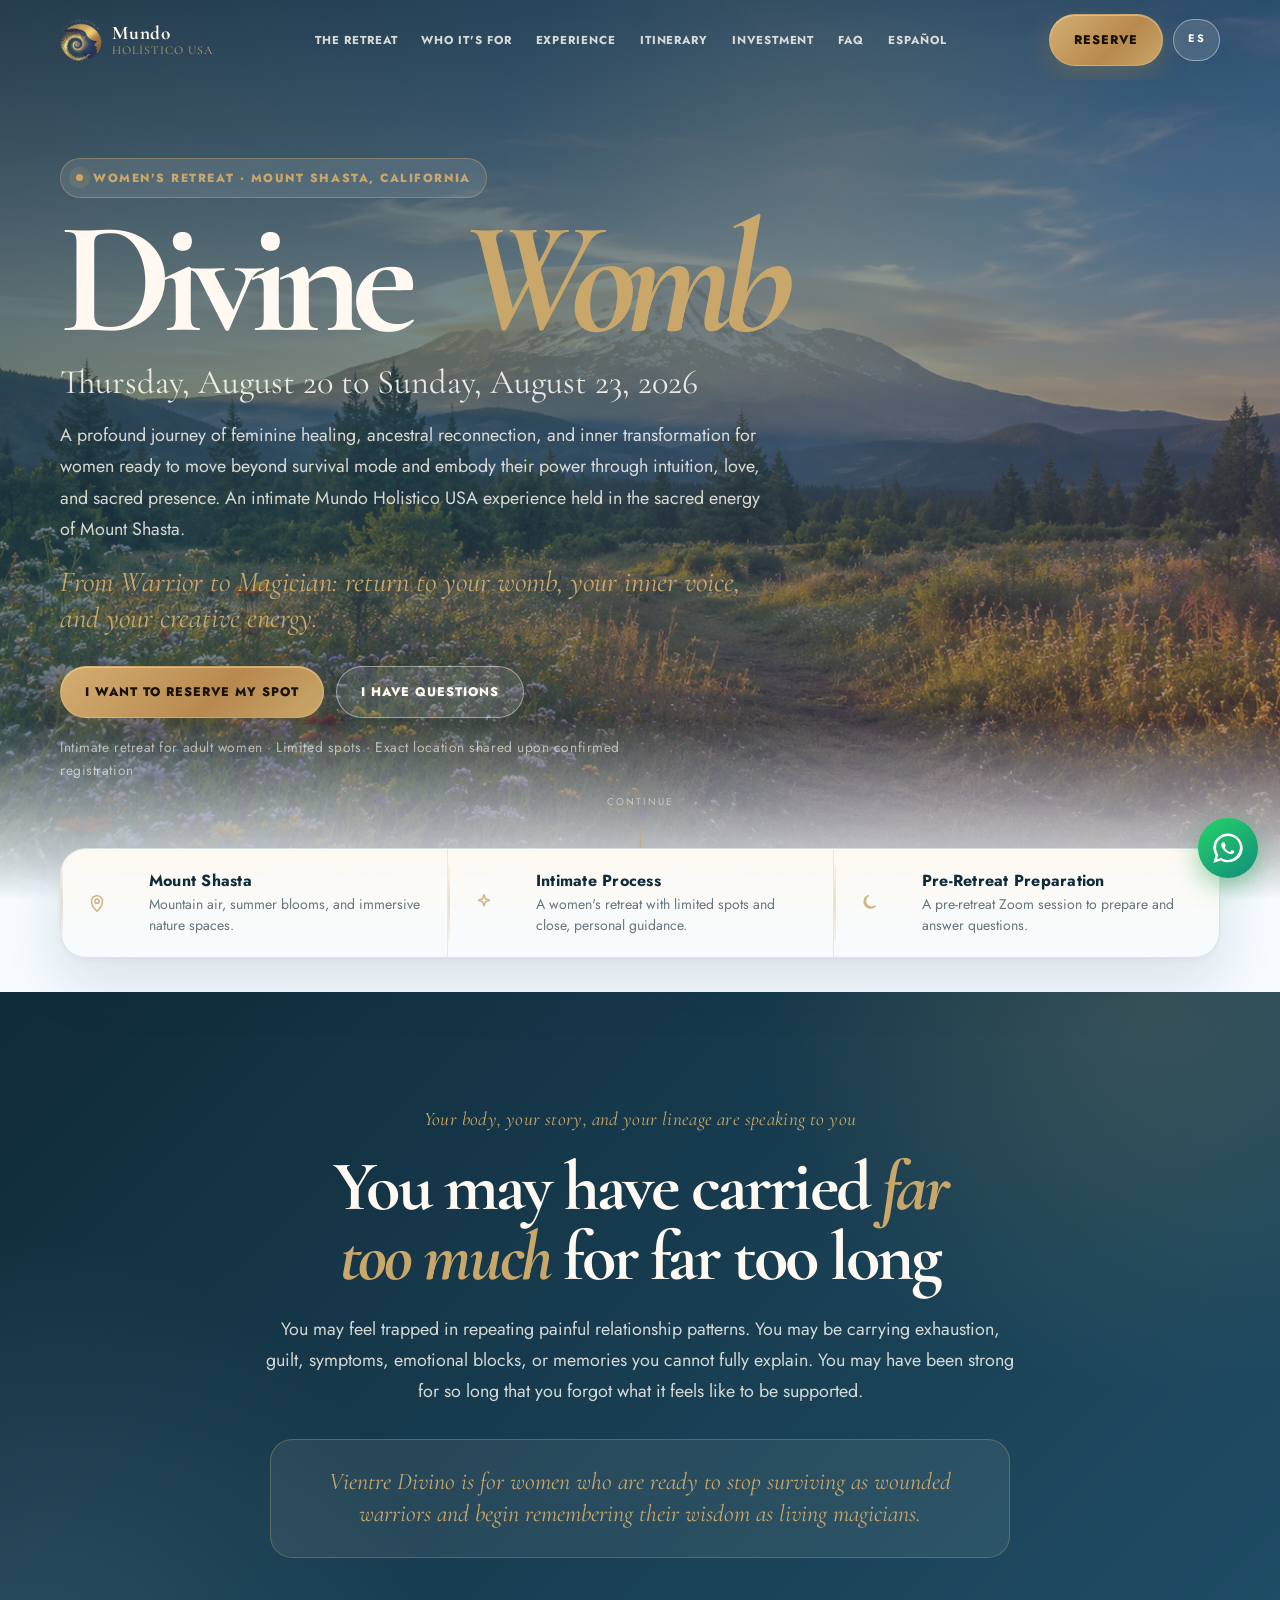
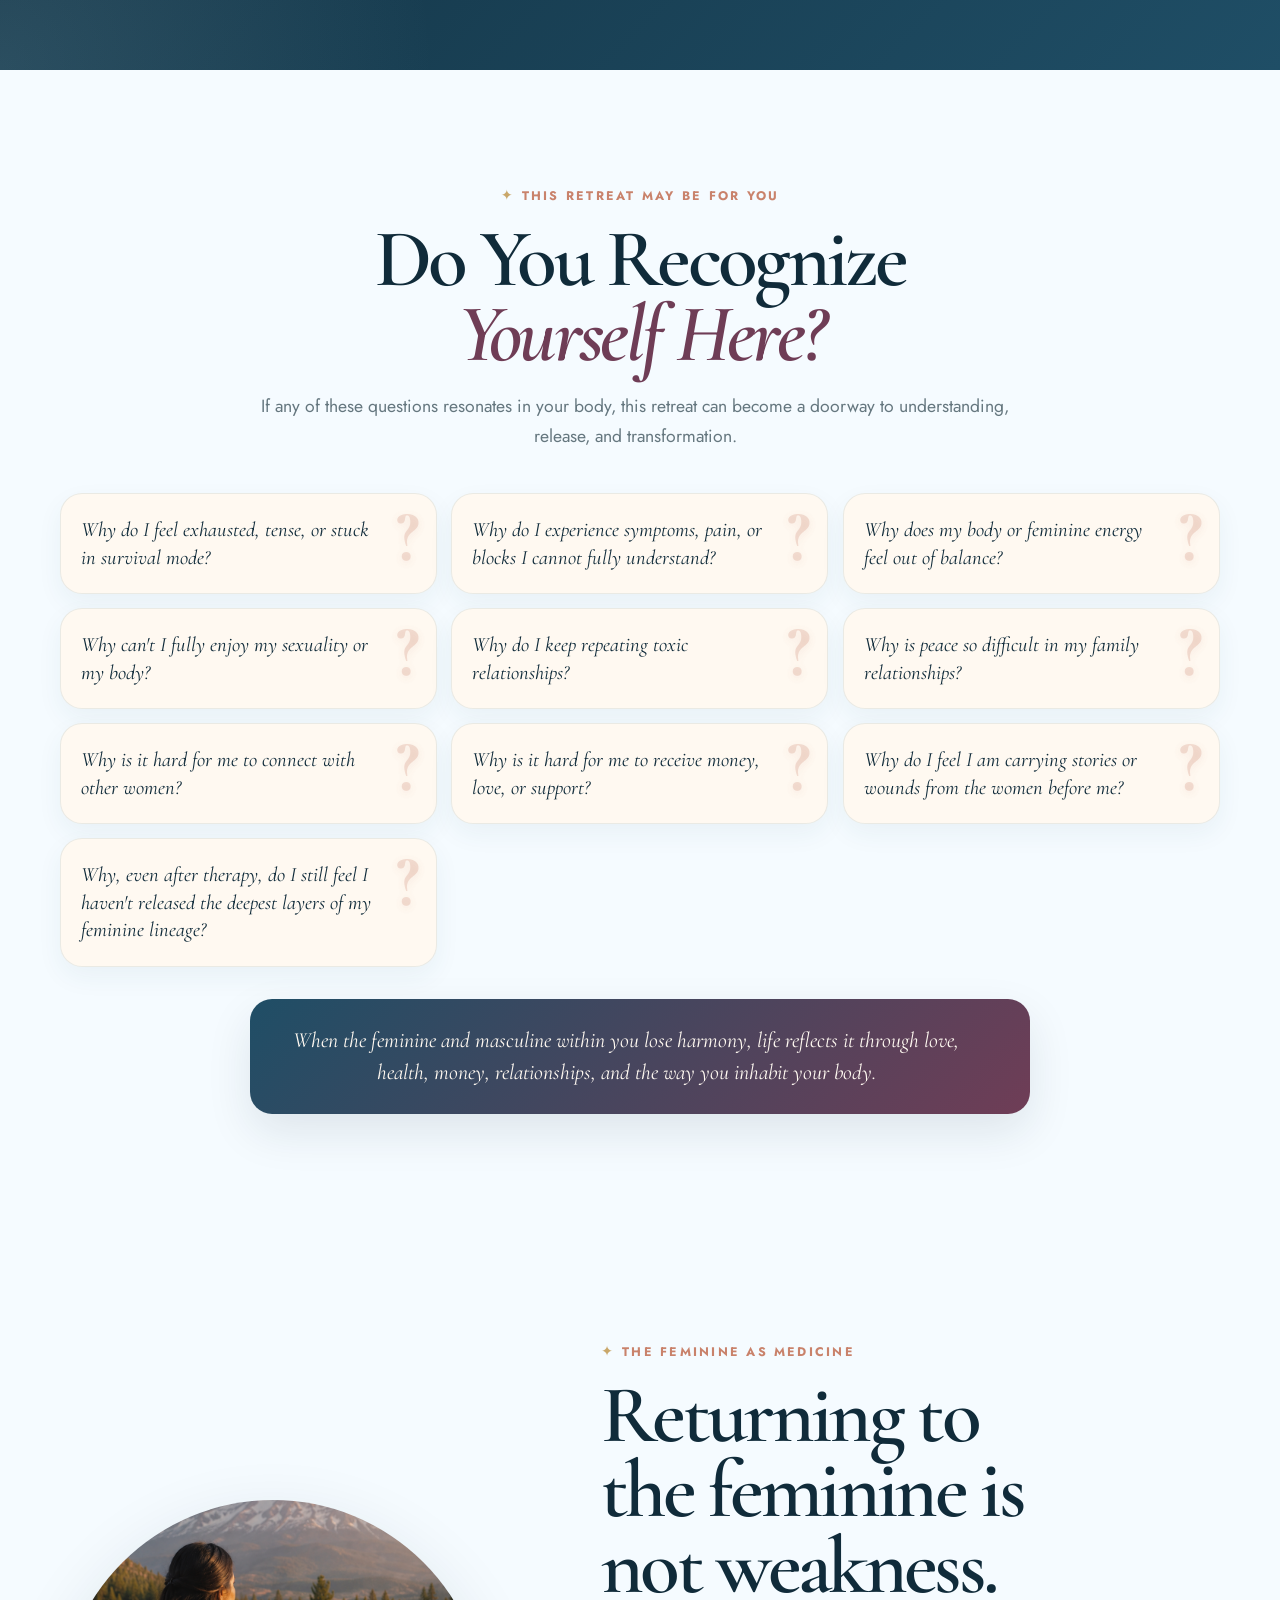
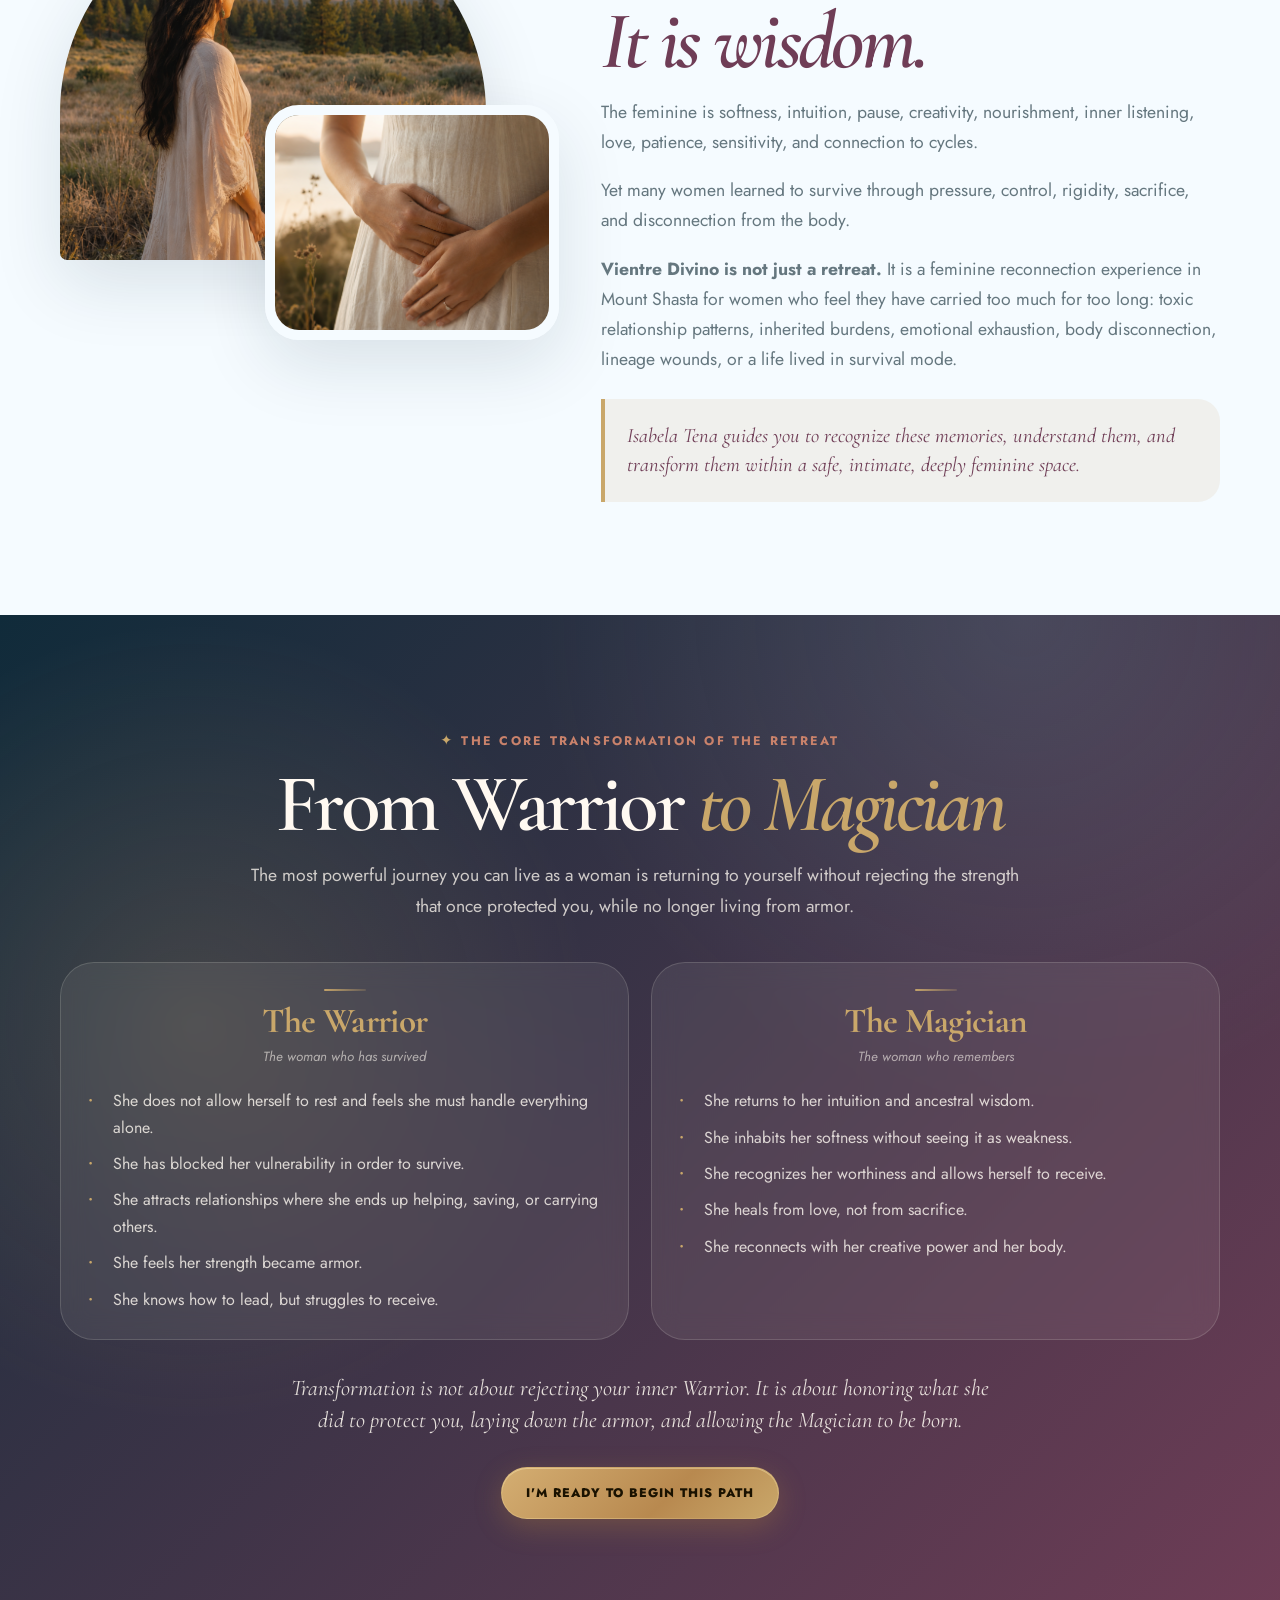
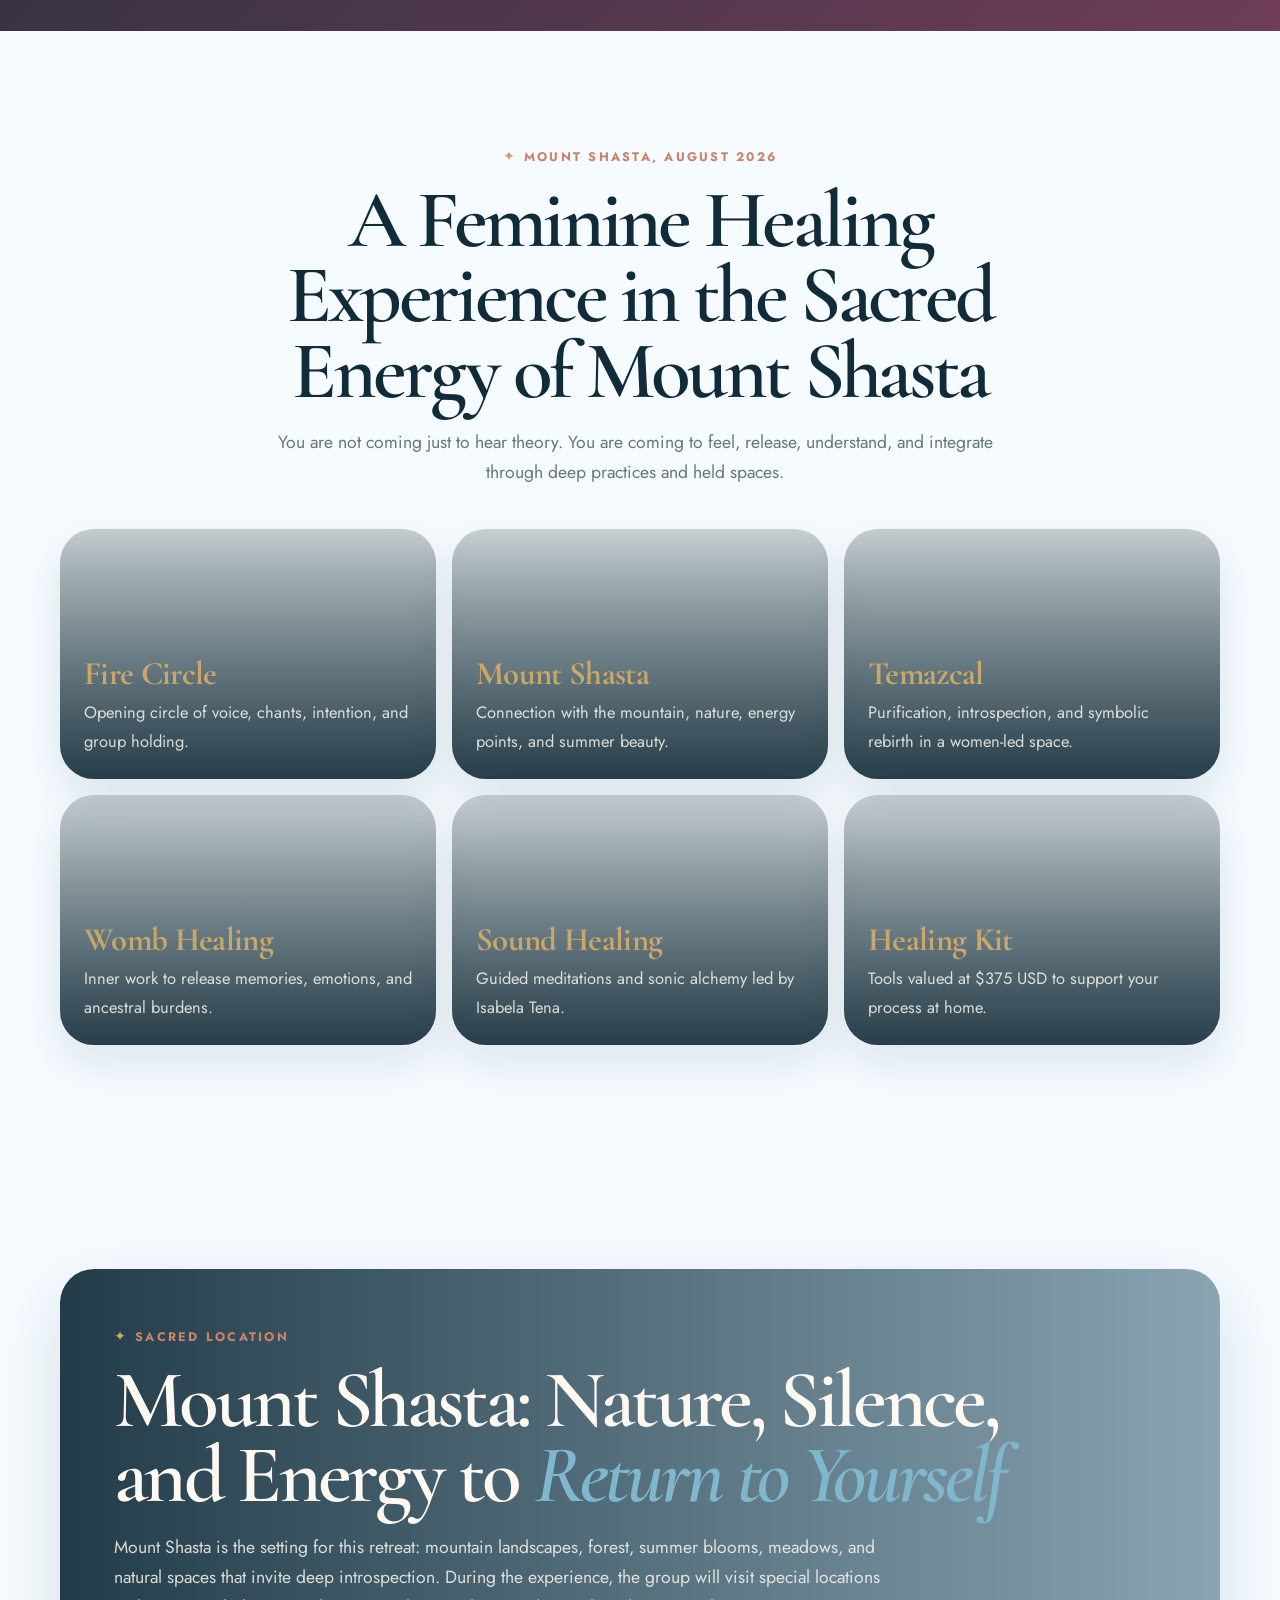
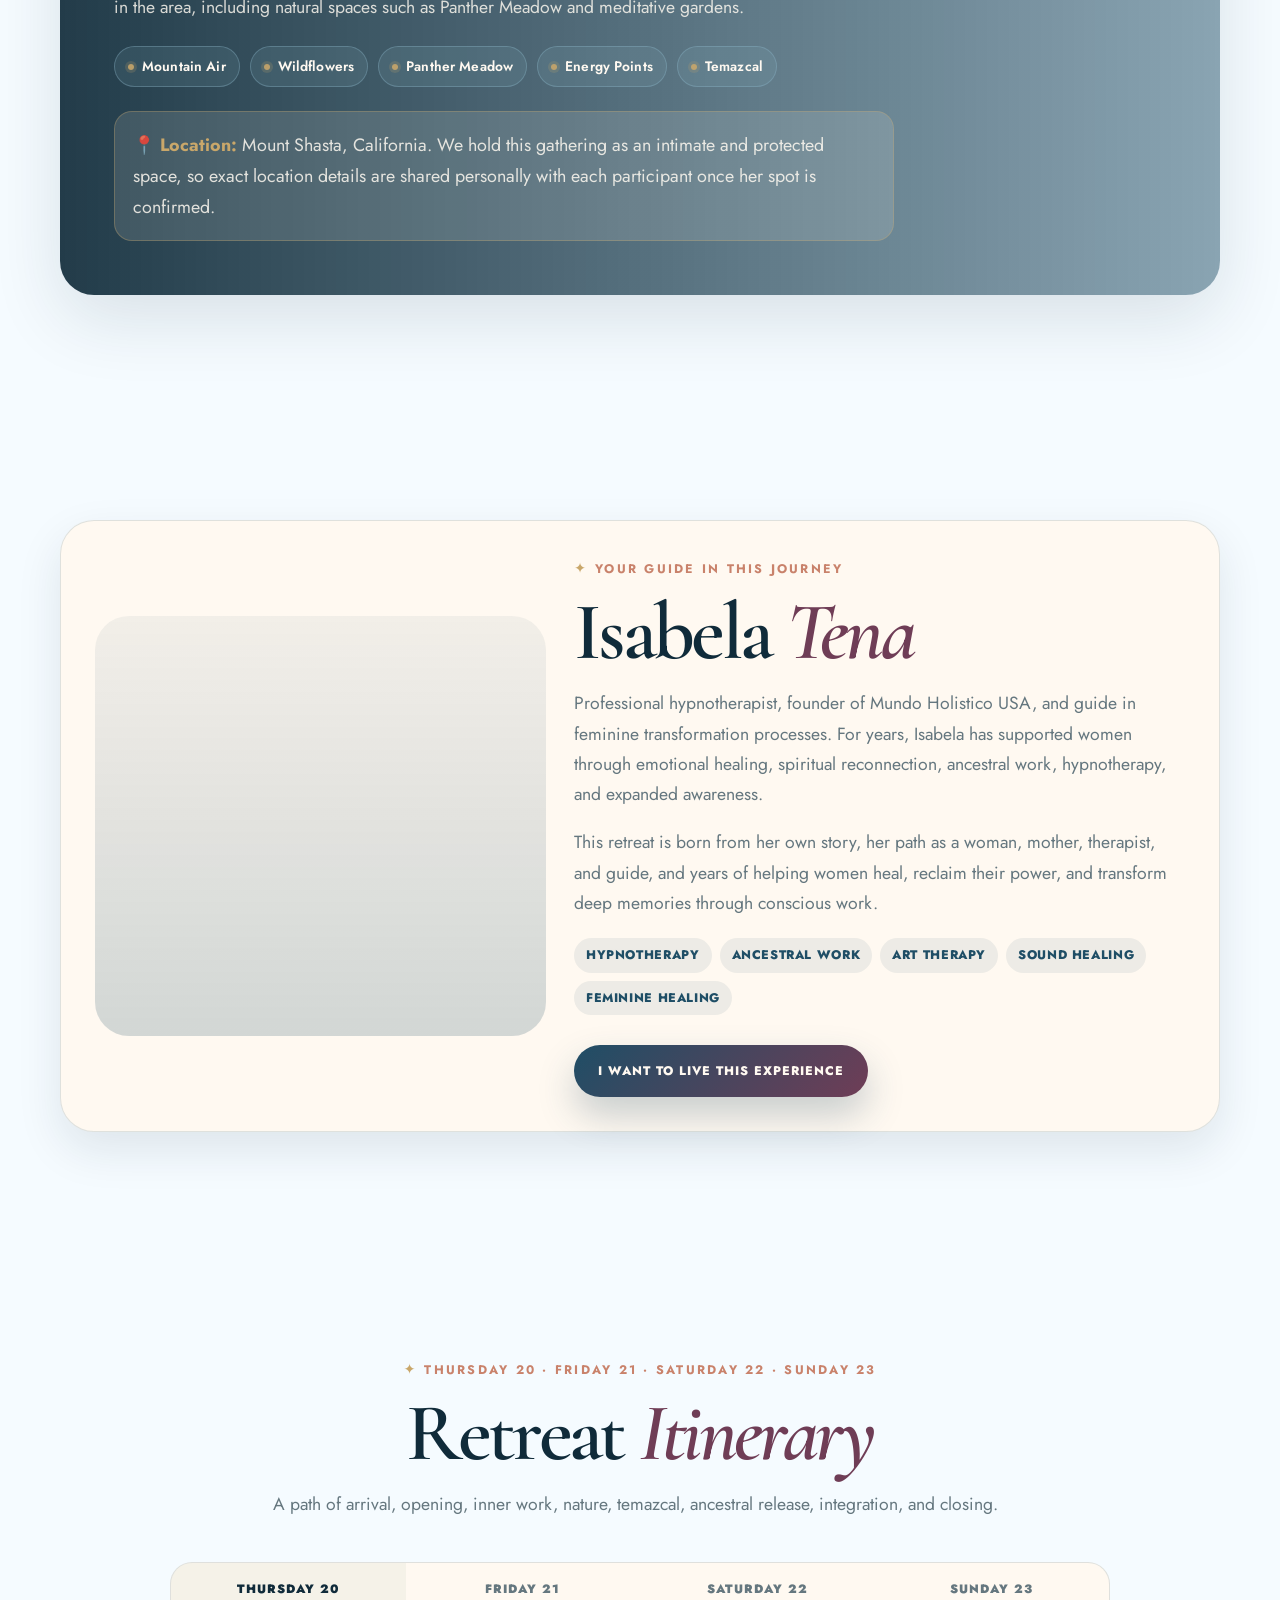
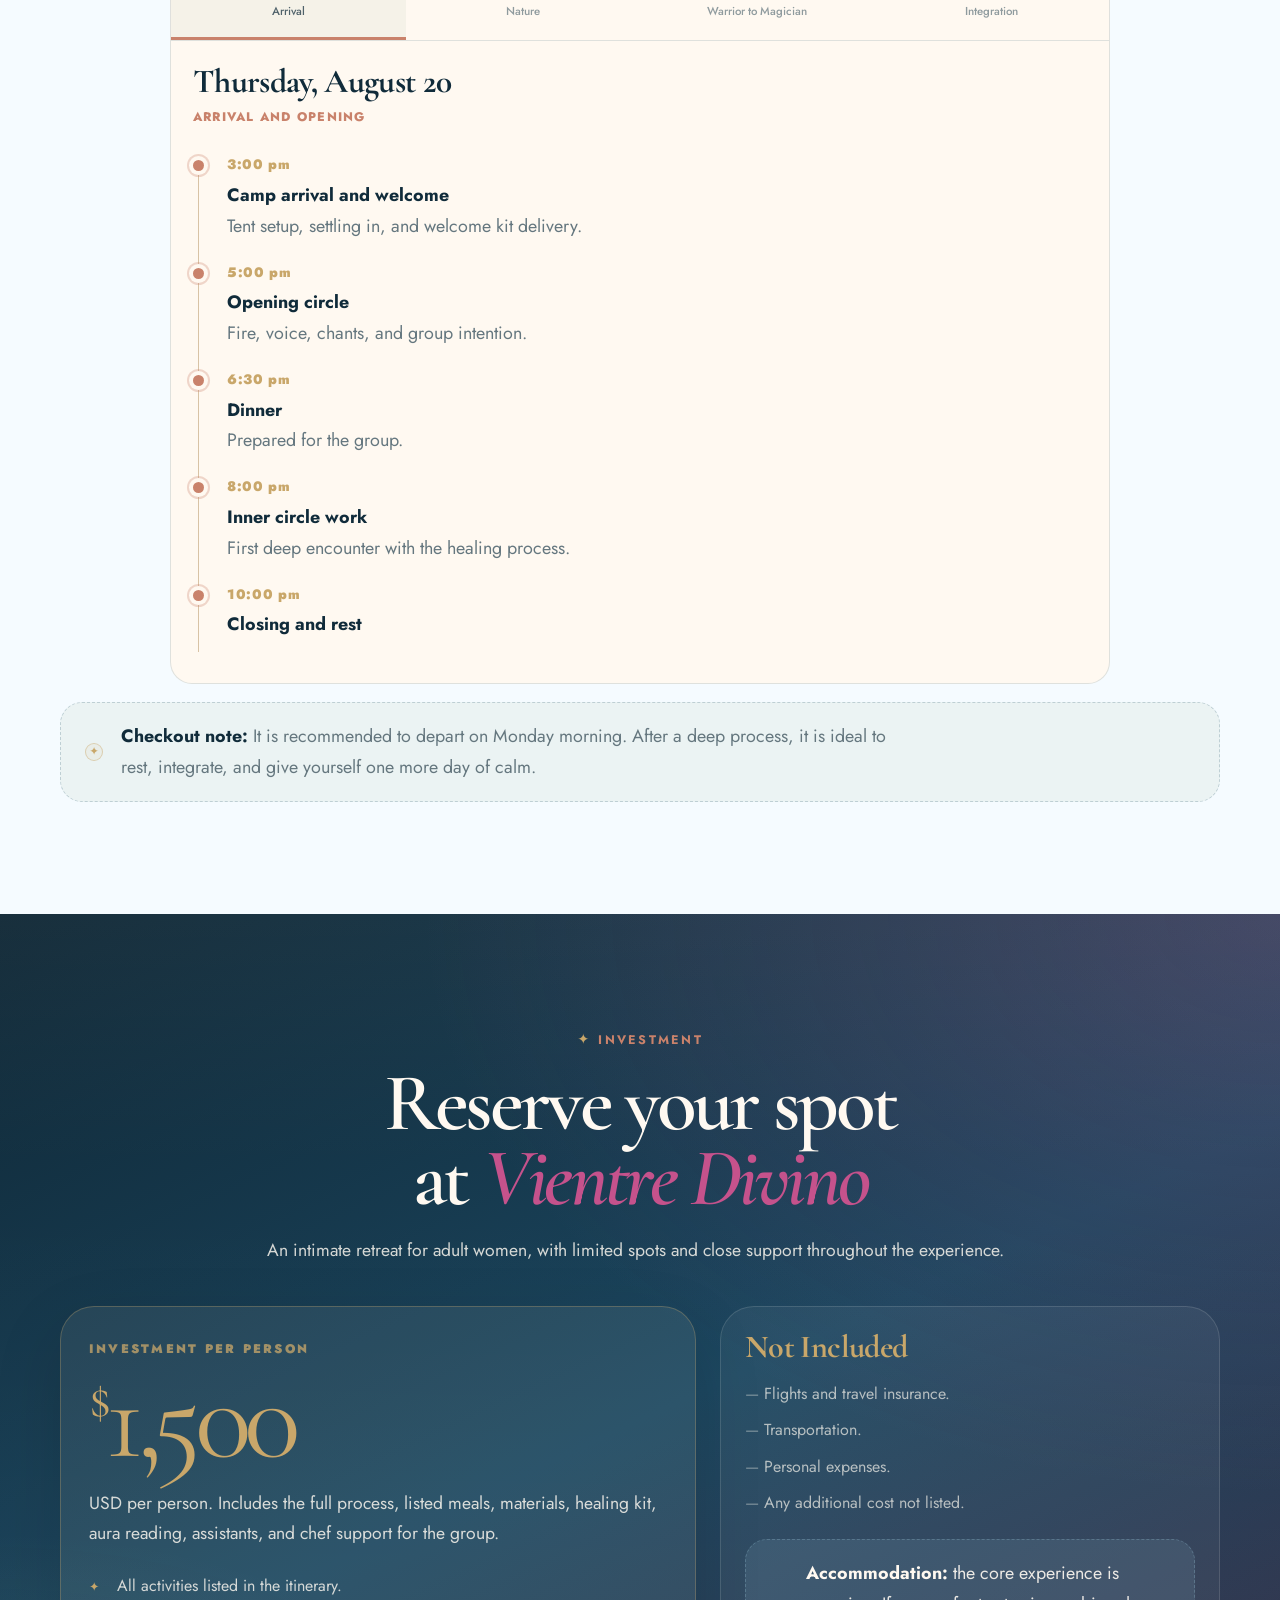
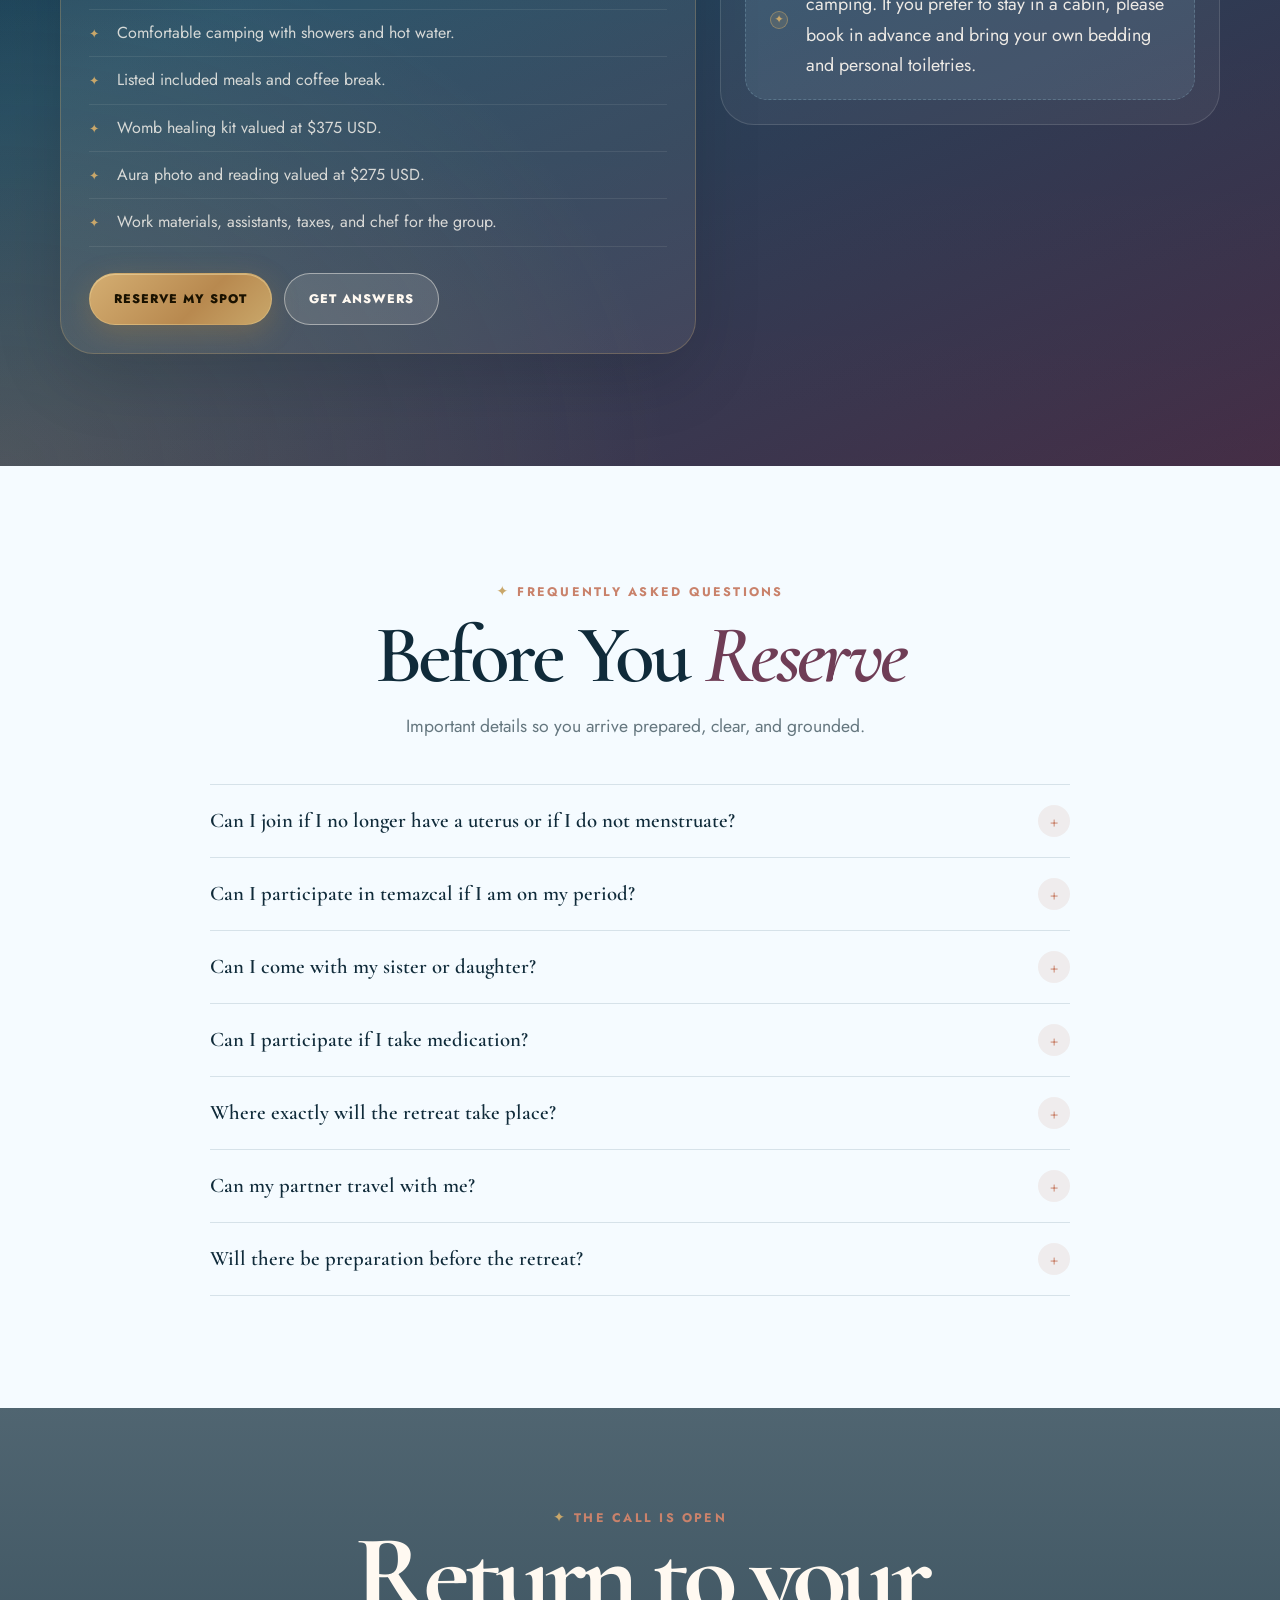
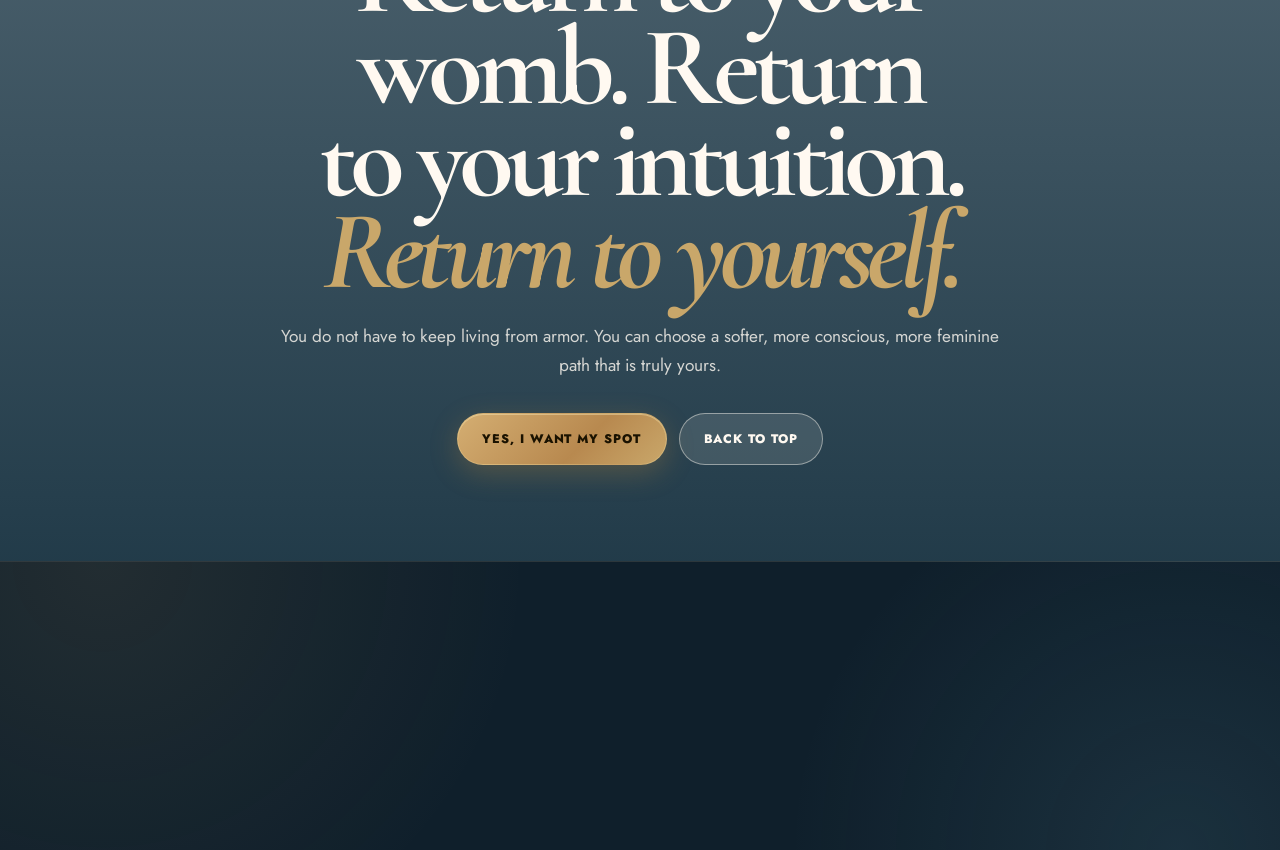
==== index-en.html @ a0983524 "Optimiza carga web" ====
﻿<!DOCTYPE html>
<html lang="en">
<head>
  <meta charset="UTF-8" />
  <meta name="viewport" content="width=device-width, initial-scale=1.0" />
  <meta name="description" content="Vientre Divino: a women's retreat in Mount Shasta, California. August 20-23, 2026, guided by Isabela Tena." />
  <title>Vientre Divino · Women's Retreat in Mount Shasta</title>

  <link rel="preconnect" href="https://fonts.googleapis.com" />
  <link rel="preconnect" href="https://fonts.gstatic.com" crossorigin />
  <link href="https://fonts.googleapis.com/css2?family=Cormorant+Garamond:ital,wght@0,400;0,500;0,600;0,700;1,500;1,600&family=Jost:wght@300;400;500;600;700&display=swap" rel="stylesheet" />
  <link rel="stylesheet" href="https://unpkg.com/aos@next/dist/aos.css" />

    <link rel="preload" as="image" href="img/banner.png" fetchpriority="high" />
  <link rel="stylesheet" href="assets/css/site.css" />
  <style>
    :root {
      --azul-noche: #102B3A;
      --azul-profundo: #1F4E66;
      --dorado: #C9A76A;
      --marfil: #FFF9F1;
      --texto: #314650;
      --body: "Jost", system-ui, sans-serif;
      --display: "Cormorant Garamond", Georgia, serif;
      --container: 1160px;
    }

    * { box-sizing: border-box; margin: 0; padding: 0; }
    html { scroll-behavior: smooth; overflow-x: hidden; }
    body {
      font-family: var(--body);
      color: var(--texto);
      background: #F5FBFF;
      overflow-x: hidden;
      line-height: 1.65;
    }
    .container { width: min(calc(100% - 32px), var(--container)); max-width: 100%; min-width: 0; margin-inline: auto; }

    .header {
      position: fixed;
      top: 0;
      left: 0;
      right: 0;
      z-index: 1000;
      padding: 14px 0;
      transition: padding .28s ease, background .28s ease, box-shadow .28s ease, backdrop-filter .28s ease;
    }
    .header.is-scrolled {
      padding: 9px 0;
      background: rgba(247, 239, 227, .88);
      backdrop-filter: blur(18px);
      box-shadow: 0 12px 34px rgba(31, 51, 40, .1);
    }
    .nav-wrap { display: flex; align-items: center; justify-content: space-between; gap: 16px; }
    .brand { display: inline-flex; align-items: center; gap: 10px; position: relative; z-index: 1002; text-decoration: none; }
    .brand__logo { width: 42px; height: 42px; border-radius: 50%; object-fit: cover; display: block; flex-shrink: 0; }
    .brand__text { display: flex; flex-direction: column; line-height: 1.15; }
    .brand__title { font-family: var(--display); font-size: 1.2rem; font-weight: 700; letter-spacing: .04em; color: var(--marfil); }
    .brand__subtitle { font-family: var(--display); font-size: .75rem; font-weight: 400; letter-spacing: .08em; text-transform: uppercase; color: var(--dorado); opacity: .9; }
    .header.is-scrolled .brand__title { color: var(--azul-noche); }
    .header.is-scrolled .brand__subtitle { color: var(--azul-noche); opacity: .65; }

    .menu-btn {
      width: 46px;
      height: 46px;
      border-radius: 50%;
      border: 1px solid rgba(255, 250, 242, .35);
      background: rgba(255, 250, 242, .12);
      color: var(--marfil);
      display: grid;
      place-items: center;
      cursor: pointer;
      position: relative;
      z-index: 1002;
    }
    .menu-btn span,
    .menu-btn span::before,
    .menu-btn span::after {
      display: block;
      width: 18px;
      height: 2px;
      background: currentColor;
      border-radius: 3px;
      transition: transform .22s ease, opacity .22s ease;
      content: "";
    }
    .menu-btn span { position: relative; }
    .menu-btn span::before { position: absolute; top: -6px; }
    .menu-btn span::after { position: absolute; top: 6px; }

    .nav-links {
      position: fixed;
      top: 68px;
      right: 12px;
      width: auto;
      min-width: 220px;
      display: flex;
      flex-direction: column;
      padding: 10px 0;
      background: rgba(247, 239, 227, .98);
      border: 1px solid rgba(31, 78, 102, .12);
      border-radius: 14px;
      box-shadow: 0 12px 40px rgba(0,0,0,.16);
      transform: translateY(-8px) scale(.97);
      opacity: 0;
      pointer-events: none;
      transition: transform .22s ease, opacity .22s ease;
      z-index: 1001;
    }
    .nav-links.is-open { transform: translateY(0) scale(1); opacity: 1; pointer-events: auto; }
    .nav-links a {
      padding: 13px 22px;
      border-bottom: 1px solid rgba(31, 78, 102, .08);
      color: var(--azul-noche);
      font-weight: 700;
      letter-spacing: .08em;
      text-transform: uppercase;
      font-size: .78rem;
      white-space: nowrap;
      text-decoration: none;
    }
    .nav-actions { display: none; }

    .hero {
      min-height: 100vh;
      position: relative;
      display: grid;
      align-items: center;
      overflow: hidden;
      color: var(--marfil);
      background: var(--azul-noche);
    }
    .hero-bg {
      position: absolute;
      inset: 0;
      background-image:
        radial-gradient(circle at 65% 20%, rgba(201, 167, 106, .16), transparent 30%),
        linear-gradient(160deg, rgba(16, 43, 58, .82) 0%, rgba(35, 77, 99, .55) 45%, rgba(111, 61, 86, .48) 100%),
        url("img/banner.png");
      background-repeat: no-repeat;
      background-size: cover;
      background-position: center 30%;
      transform: scale(1.04);
      animation: heroZoom 8s ease forwards;
    }
    .hero-inner { position: relative; z-index: 2; padding: 128px 0 86px; display: grid; gap: 34px; }
    .hero-content { max-width: 850px; }
    .hero-badge {
      display: inline-flex;
      align-items: center;
      gap: 10px;
      padding: 9px 15px;
      border-radius: 999px;
      border: 1px solid rgba(201, 167, 106, .42);
      background: rgba(255, 250, 242, .1);
      color: var(--dorado);
      font-size: .74rem;
      font-weight: 800;
      letter-spacing: .13em;
      text-transform: uppercase;
    }
    .hero h1 { margin-top: 20px; font-family: var(--display); font-size: clamp(4.2rem, 17vw, 10rem); line-height: .77; letter-spacing: -.075em; font-weight: 700; }
    .hero h1 em { color: var(--dorado); font-style: italic; margin-left: .18em; }
    .hero-date { margin-top: 22px; font-family: var(--display); font-size: clamp(1.35rem, 4.3vw, 2.15rem); color: rgba(255, 250, 242, .88); line-height: 1.15; }
    .hero-copy { max-width: 700px; margin-top: 18px; color: rgba(255, 250, 242, .82); font-size: clamp(1rem, 0.96rem + 0.24vw, 1.12rem); line-height: 1.75; }
    .hero-tagline { display: block; max-width: 720px; margin-top: 18px; font-family: var(--display); font-style: italic; color: var(--dorado); font-size: clamp(1.25rem, 4vw, 1.8rem); line-height: 1.25; }
    .hero-actions { display: flex; flex-direction: column; gap: 12px; margin-top: 30px; align-items: stretch; }

    .btn {
      display: inline-flex;
      justify-content: center;
      align-items: center;
      gap: 10px;
      min-height: 52px;
      padding: 14px 24px;
      border: 0;
      border-radius: 999px;
      cursor: pointer;
      font-weight: 800;
      letter-spacing: 0.08em;
      text-transform: uppercase;
      font-size: 0.78rem;
      text-decoration: none;
    }
    .btn-gold {
      background: linear-gradient(135deg, #d4ae72 0%, #b8894f 60%, #c9a76a 100%);
      color: #1a1200;
      box-shadow: 0 8px 28px rgba(180, 130, 60, .32), inset 0 1px 0 rgba(255,240,190,.4);
      border: 1px solid rgba(255, 235, 170, .22);
    }
    .btn-outline { background: rgba(255, 250, 242, .12); color: var(--marfil); border: 1px solid rgba(255, 250, 242, .45); }

    @keyframes heroZoom { to { transform: scale(1); } }

    @media (min-width: 560px) {
      .hero-actions { flex-direction: row; align-items: center; }
      .hero-actions .btn { width: auto; }
    }
    @media (min-width: 1020px) {
      .menu-btn { display: none; }
      .nav-links {
        position: static;
        top: auto;
        right: auto;
        min-width: 0;
        transform: none;
        opacity: 1;
        pointer-events: auto;
        flex-direction: row;
        align-items: center;
        gap: 2px;
        padding: 0;
        background: transparent;
        border: none;
        border-radius: 0;
        box-shadow: none;
      }
      .nav-links a { padding: 10px 11px; border: 0; color: rgba(255, 250, 242, .82); font-size: .72rem; }
      .nav-actions { display: flex; align-items: center; gap: 10px; }
    }
  </style>
</head>
<body>
  <div class="scroll-progress" id="scrollProgress" aria-hidden="true"></div>
  <header class="header" id="header">
    <div class="container nav-wrap">
      <a href="#home" class="brand" aria-label="Mundo Holistico USA home">
        <img src="img/logo-Mundoholistico.png" width="223" height="191" decoding="async" fetchpriority="high" alt="Mundo Holístico USA" class="brand__logo">
        <div class="brand__text">
          <span class="brand__title">Mundo</span>
          <span class="brand__subtitle">Holístico USA</span>
        </div>
      </a>
      <nav class="nav-links" id="navLinks" aria-label="Main navigation">
        <a href="#retiro">The Retreat</a>
        <a href="#para-quien">Who It's For</a>
        <a href="#experiencia">Experience</a>
        <a href="#itinerario">Itinerary</a>
        <a href="#inversion">Investment</a>
        <a href="#faq">FAQ</a>
        <a href="index.html" lang="es">Español</a>
      </nav>
      <div class="nav-actions">
        <a class="btn btn-gold btn-nav-cta" href="#inversion">Reserve</a>
        <a class="lang-switch" href="index.html" lang="es" aria-label="Switch site language to Spanish">ES</a>
      </div>
      <button class="menu-btn" id="menuBtn" type="button" aria-label="Open menu" aria-expanded="false"><span></span></button>
    </div>
  </header>

  <main>
    <section class="hero" id="home">
      <div class="hero-bg" aria-hidden="true"></div>
      <div class="container hero-inner">
        <div class="hero-content reveal">
          <span class="hero-badge">Women's Retreat · Mount Shasta, California</span>
          <h1>Divine <em>Womb</em></h1>
          <p class="hero-date">Thursday, August 20 to Sunday, August 23, 2026</p>
          <p class="hero-copy">A profound journey of feminine healing, ancestral reconnection, and inner transformation for women ready to move beyond survival mode and embody their power through intuition, love, and sacred presence. An intimate Mundo Holistico USA experience held in the sacred energy of Mount Shasta.</p>
          <span class="hero-tagline">From Warrior to Magician: return to your womb, your inner voice, and your creative energy.</span>
          <div class="hero-actions">
            <a class="btn btn-gold" href="#inversion">I Want to Reserve My Spot</a>
            <a class="btn btn-outline" href="#faq">I Have Questions</a>
          </div>
          <p class="hero-micro">Intimate retreat for adult women · Limited spots · Exact location shared upon confirmed registration</p>
        </div>
      </div>
      <button class="scroll-cue" type="button" data-scroll="#hook"><span>Continue</span><i class="scroll-line"></i></button>
    </section>

    <div class="trust-strip">
      <div class="container">
        <div class="trust-card reveal">
          <div class="trust-item">
            <div class="trust-item-icon" aria-hidden="true">
              <svg viewBox="0 0 24 24" focusable="false">
                <path d="M12 21s6-5.4 6-11a6 6 0 1 0-12 0c0 5.6 6 11 6 11z" />
                <circle cx="12" cy="10" r="2.3" />
              </svg>
            </div>
            <div><strong>Mount Shasta</strong><small>Mountain air, summer blooms, and immersive nature spaces.</small></div>
          </div>
          <div class="trust-item">
            <div class="trust-item-icon" aria-hidden="true">
              <svg viewBox="0 0 24 24" focusable="false">
                <path d="M12 3l1.6 4.4L18 9l-4.4 1.6L12 15l-1.6-4.4L6 9l4.4-1.6L12 3z" />
              </svg>
            </div>
            <div><strong>Intimate Process</strong><small>A women's retreat with limited spots and close, personal guidance.</small></div>
          </div>
          <div class="trust-item">
            <div class="trust-item-icon" aria-hidden="true">
              <svg viewBox="0 0 24 24" focusable="false">
                <path d="M17.5 15.5A7 7 0 1 1 10 4a6 6 0 0 0 7.5 11.5z" />
              </svg>
            </div>
            <div><strong>Pre-Retreat Preparation</strong><small>A pre-retreat Zoom session to prepare and answer questions.</small></div>
          </div>
        </div>
      </div>
    </div>

    <section class="section hook" id="hook">
      <div class="container narrow reveal">
        <span class="script">Your body, your story, and your lineage are speaking to you</span>
        <h2>You may have carried <em>far too much</em> for far too long</h2>
        <p>You may feel trapped in repeating painful relationship patterns. You may be carrying exhaustion, guilt, symptoms, emotional blocks, or memories you cannot fully explain. You may have been strong for so long that you forgot what it feels like to be supported.</p>
        <div class="hook-box"><p>Vientre Divino is for women who are ready to stop surviving as wounded warriors and begin remembering their wisdom as living magicians.</p></div>
      </div>
    </section>

    <section class="section" id="para-quien">
      <div class="container">
        <div class="section-header reveal">
          <span class="label">This Retreat May Be for You</span>
          <h2 class="title">Do You Recognize <em>Yourself Here?</em></h2>
          <p class="copy">If any of these questions resonates in your body, this retreat can become a doorway to understanding, release, and transformation.</p>
        </div>
        <div class="questions-grid">
          <article class="question-card reveal"><p>Why do I feel exhausted, tense, or stuck in survival mode?</p></article>
          <article class="question-card reveal"><p>Why do I experience symptoms, pain, or blocks I cannot fully understand?</p></article>
          <article class="question-card reveal"><p>Why does my body or feminine energy feel out of balance?</p></article>
          <article class="question-card reveal"><p>Why can't I fully enjoy my sexuality or my body?</p></article>
          <article class="question-card reveal"><p>Why do I keep repeating toxic relationships?</p></article>
          <article class="question-card reveal"><p>Why is peace so difficult in my family relationships?</p></article>
          <article class="question-card reveal"><p>Why is it hard for me to connect with other women?</p></article>
          <article class="question-card reveal"><p>Why is it hard for me to receive money, love, or support?</p></article>
          <article class="question-card reveal"><p>Why do I feel I am carrying stories or wounds from the women before me?</p></article>
          <article class="question-card reveal"><p>Why, even after therapy, do I still feel I haven't released the deepest layers of my feminine lineage?</p></article>
        </div>
        <div class="questions-close reveal"><p>When the feminine and masculine within you lose harmony, life reflects it through love, health, money, relationships, and the way you inhabit your body.</p></div>
      </div>
    </section>

    <section class="section" id="retiro">
      <div class="container split">
        <div class="image-stack reveal">
          <img src="img/amazona-shasta.png" width="1122" height="1402" decoding="async" alt="Natural mountain and forest landscape" loading="lazy" />
          <img src="img/vientre.png" width="1122" height="1402" decoding="async" alt="Summer wildflowers" loading="lazy" />
        </div>
        <div class="reveal">
          <span class="label">The Feminine as Medicine</span>
          <h2 class="title">Returning to the feminine is not weakness. <em>It is wisdom.</em></h2>
          <p class="copy">The feminine is softness, intuition, pause, creativity, nourishment, inner listening, love, patience, sensitivity, and connection to cycles.</p>
          <p class="copy">Yet many women learned to survive through pressure, control, rigidity, sacrifice, and disconnection from the body.</p>
          <p class="copy"><strong>Vientre Divino is not just a retreat.</strong> It is a feminine reconnection experience in Mount Shasta for women who feel they have carried too much for too long: toxic relationship patterns, inherited burdens, emotional exhaustion, body disconnection, lineage wounds, or a life lived in survival mode.</p>
          <div class="quote-card"><p>Isabela Tena guides you to recognize these memories, understand them, and transform them within a safe, intimate, deeply feminine space.</p></div>
        </div>
      </div>
    </section>

    <section class="section dark" id="amazona-maga">
      <div class="container">
        <div class="section-header reveal">
          <span class="label">The Core Transformation of the Retreat</span>
          <h2 class="title">From Warrior <em>to Magician</em></h2>
          <p class="copy">The most powerful journey you can live as a woman is returning to yourself without rejecting the strength that once protected you, while no longer living from armor.</p>
        </div>
        <div class="transform-grid">
          <article class="transform-card reveal">
            <h3>The Warrior</h3>
            <small>The woman who has survived</small>
            <ul>
              <li>She does not allow herself to rest and feels she must handle everything alone.</li>
              <li>She has blocked her vulnerability in order to survive.</li>
              <li>She attracts relationships where she ends up helping, saving, or carrying others.</li>
              <li>She feels her strength became armor.</li>
              <li>She knows how to lead, but struggles to receive.</li>
            </ul>
          </article>
          <article class="transform-card reveal">
            <h3>The Magician</h3>
            <small>The woman who remembers</small>
            <ul>
              <li>She returns to her intuition and ancestral wisdom.</li>
              <li>She inhabits her softness without seeing it as weakness.</li>
              <li>She recognizes her worthiness and allows herself to receive.</li>
              <li>She heals from love, not from sacrifice.</li>
              <li>She reconnects with her creative power and her body.</li>
            </ul>
          </article>
        </div>
        <div class="transform-note reveal">
          <p>Transformation is not about rejecting your inner Warrior. It is about honoring what she did to protect you, laying down the armor, and allowing the Magician to be born.</p>
          <div class="hero-actions" style="justify-content:center;"><a href="#inversion" class="btn btn-gold">I'm Ready to Begin This Path</a></div>
        </div>
      </div>
    </section>

    <section class="section" id="experiencia">
      <div class="container">
        <div class="section-header reveal">
          <span class="label">Mount Shasta, August 2026</span>
          <h2 class="title">A Feminine Healing Experience in the Sacred Energy of Mount Shasta</h2>
          <p class="copy">You are not coming just to hear theory. You are coming to feel, release, understand, and integrate through deep practices and held spaces.</p>
        </div>
        <div class="experience-grid">
          <article class="experience-card reveal"><h3>Fire Circle</h3><p>Opening circle of voice, chants, intention, and group holding.</p></article>
          <article class="experience-card reveal"><h3>Mount Shasta</h3><p>Connection with the mountain, nature, energy points, and summer beauty.</p></article>
          <article class="experience-card reveal"><h3>Temazcal</h3><p>Purification, introspection, and symbolic rebirth in a women-led space.</p></article>
          <article class="experience-card reveal"><h3>Womb Healing</h3><p>Inner work to release memories, emotions, and ancestral burdens.</p></article>
          <article class="experience-card reveal"><h3>Sound Healing</h3><p>Guided meditations and sonic alchemy led by Isabela Tena.</p></article>
          <article class="experience-card reveal"><h3>Healing Kit</h3><p>Tools valued at $375 USD to support your process at home.</p></article>
        </div>
      </div>
    </section>

    <section class="section" id="mount-shasta">
      <div class="container">
        <div class="location-band reveal">
          <span class="label">Sacred Location</span>
          <h2 class="title">Mount Shasta: Nature, Silence, and Energy to <em>Return to Yourself</em></h2>
          <p class="copy">Mount Shasta is the setting for this retreat: mountain landscapes, forest, summer blooms, meadows, and natural spaces that invite deep introspection. During the experience, the group will visit special locations in the area, including natural spaces such as Panther Meadow and meditative gardens.</p>
          <div class="chips">
            <span class="chip">Mountain Air</span><span class="chip">Wildflowers</span><span class="chip">Panther Meadow</span><span class="chip">Energy Points</span><span class="chip">Temazcal</span>
          </div>
          <div class="privacy-box"><p>📍 <strong>Location:</strong> Mount Shasta, California. We hold this gathering as an intimate and protected space, so exact location details are shared personally with each participant once her spot is confirmed.</p></div>
        </div>
      </div>
    </section>

    <section class="section" id="isabela">
      <div class="container">
        <div class="guide-card reveal">
          <div class="guide-photo" role="img" aria-label="Photo of Isabela Tena"></div>
          <div>
            <span class="label">Your Guide in This Journey</span>
            <h2 class="title">Isabela <em>Tena</em></h2>
            <p class="copy">Professional hypnotherapist, founder of Mundo Holistico USA, and guide in feminine transformation processes. For years, Isabela has supported women through emotional healing, spiritual reconnection, ancestral work, hypnotherapy, and expanded awareness.</p>
            <p class="copy">This retreat is born from her own story, her path as a woman, mother, therapist, and guide, and years of helping women heal, reclaim their power, and transform deep memories through conscious work.</p>
            <div class="tags"><span class="tag">Hypnotherapy</span><span class="tag">Ancestral Work</span><span class="tag">Art Therapy</span><span class="tag">Sound Healing</span><span class="tag">Feminine Healing</span></div>
            <div class="hero-actions"><a class="btn btn-primary" href="#inversion">I Want to Live This Experience</a></div>
          </div>
        </div>
      </div>
    </section>

    <section class="section" id="itinerario">
      <div class="container">
        <div class="section-header reveal">
          <span class="label">Thursday 20 · Friday 21 · Saturday 22 · Sunday 23</span>
          <h2 class="title">Retreat <em>Itinerary</em></h2>
          <p class="copy">A path of arrival, opening, inner work, nature, temazcal, ancestral release, integration, and closing.</p>
        </div>
        <div class="tabs reveal" role="tablist" aria-label="Daily itinerary">
          <button class="tab is-active" type="button" data-tab="0">Thursday 20<small>Arrival</small></button>
          <button class="tab" type="button" data-tab="1">Friday 21<small>Nature</small></button>
          <button class="tab" type="button" data-tab="2">Saturday 22<small>Warrior to Magician</small></button>
          <button class="tab" type="button" data-tab="3">Sunday 23<small>Integration</small></button>
        </div>
        <div class="panels reveal">
          <article class="panel is-active">
            <div class="day-card"><h3 class="day-title">Thursday, August 20</h3><span class="day-subtitle">Arrival and Opening</span><div class="timeline">
              <div class="tl-item"><span class="tl-time">3:00 pm</span><p class="tl-text"><strong>Camp arrival and welcome</strong>Tent setup, settling in, and welcome kit delivery.</p></div>
              <div class="tl-item"><span class="tl-time">5:00 pm</span><p class="tl-text"><strong>Opening circle</strong>Fire, voice, chants, and group intention.</p></div>
              <div class="tl-item"><span class="tl-time">6:30 pm</span><p class="tl-text"><strong>Dinner</strong>Prepared for the group.</p></div>
              <div class="tl-item"><span class="tl-time">8:00 pm</span><p class="tl-text"><strong>Inner circle work</strong>First deep encounter with the healing process.</p></div>
              <div class="tl-item"><span class="tl-time">10:00 pm</span><p class="tl-text"><strong>Closing and rest</strong></p></div>
            </div></div>
          </article>
          <article class="panel">
            <div class="day-card"><h3 class="day-title">Friday, August 21</h3><span class="day-subtitle">Nature, Intention, and Temazcal</span><div class="timeline">
              <div class="tl-item"><span class="tl-time">8:30 am</span><p class="tl-text"><strong>Breakfast</strong></p></div>
              <div class="tl-item"><span class="tl-time">9:30 am</span><p class="tl-text"><strong>Mountain field day</strong>Meditation, healing intention, and visits to energy points and natural spaces.</p></div>
              <div class="tl-item"><span class="tl-time">12:30 pm</span><p class="tl-text"><strong>Lunch on your own</strong>Local restaurants and free time in town.</p></div>
              <div class="tl-item"><span class="tl-time">4:00 pm</span><p class="tl-text"><strong>Temazcal</strong>Purification, introspection, and symbolic rebirth.</p></div>
              <div class="tl-item"><span class="tl-time">6:00 pm</span><p class="tl-text"><strong>Dinner at camp</strong></p></div>
              <div class="tl-item"><span class="tl-time">7:30 pm</span><p class="tl-text"><strong>Fire Circle + Sound Healing</strong>Led by Isabela Tena, with introspection and guidance on womb healing.</p></div>
              <div class="tl-item"><span class="tl-time">10:30 pm</span><p class="tl-text"><strong>Rest</strong></p></div>
            </div></div>
          </article>
          <article class="panel">
            <div class="day-card"><h3 class="day-title">Saturday, August 22</h3><span class="day-subtitle">From Warrior to Magician</span><div class="timeline">
              <div class="tl-item"><span class="tl-time">8:30 am</span><p class="tl-text"><strong>Breakfast</strong></p></div>
              <div class="tl-item"><span class="tl-time">10:00 am</span><p class="tl-text"><strong>Warrior to Magician Class</strong>Therapeutic practices, art therapy, meditation, and element connection.</p></div>
              <div class="tl-item"><span class="tl-time">12:30 pm</span><p class="tl-text"><strong>Lunch</strong></p></div>
              <div class="tl-item"><span class="tl-time">3:00 pm</span><p class="tl-text"><strong>Ancestral release</strong>Deep work with feminine lineage memories and patterns.</p></div>
              <div class="tl-item"><span class="tl-time">6:30 pm</span><p class="tl-text"><strong>Dinner</strong></p></div>
              <div class="tl-item"><span class="tl-time">8:00 pm</span><p class="tl-text"><strong>Group mountain session</strong>Sound healing and meditation with alchemy.</p></div>
              <div class="tl-item"><span class="tl-time">10:30 pm</span><p class="tl-text"><strong>Return to camp and rest</strong></p></div>
            </div></div>
          </article>
          <article class="panel">
            <div class="day-card"><h3 class="day-title">Sunday, August 23</h3><span class="day-subtitle">Integration and Closing</span><div class="timeline">
              <div class="tl-item"><span class="tl-time">8:30 am</span><p class="tl-text"><strong>Breakfast</strong></p></div>
              <div class="tl-item"><span class="tl-time">10:00 am</span><p class="tl-text"><strong>Warrior to Magician Class · continued</strong>Meditation, introspective practices, and art therapy.</p></div>
              <div class="tl-item"><span class="tl-time">12:30 pm</span><p class="tl-text"><strong>Lunch</strong></p></div>
              <div class="tl-item"><span class="tl-time">2:00 pm</span><p class="tl-text"><strong>Inner work, sound healing, and closing</strong>Guidance on using the home kit.</p></div>
              <div class="tl-item"><span class="tl-time">5:00 pm</span><p class="tl-text"><strong>Retreat closing</strong></p></div>
              <div class="tl-item"><span class="tl-time">6:00 pm</span><p class="tl-text"><strong>Dinner</strong></p></div>
            </div></div>
          </article>
        </div>
        <div class="note-box reveal"><span class="note-mark" aria-hidden="true">✦</span><p><strong>Checkout note:</strong> It is recommended to depart on Monday morning. After a deep process, it is ideal to rest, integrate, and give yourself one more day of calm.</p></div>
      </div>
    </section>

    <section class="section price-section" id="inversion">
      <div class="container">
        <div class="section-header reveal">
          <span class="label">Investment</span>
          <h2 class="title">Reserve your spot at <em>Vientre Divino</em></h2>
          <p class="copy">An intimate retreat for adult women, with limited spots and close support throughout the experience.</p>
        </div>
        <div class="price-grid">
          <article class="price-card reveal">
            <span class="price-label">Investment per person</span>
            <div class="price"><span>$</span>1,500</div>
            <p class="copy">USD per person. Includes the full process, listed meals, materials, healing kit, aura reading, assistants, and chef support for the group.</p>
            <ul class="includes">
              <li>All activities listed in the itinerary.</li>
              <li>Comfortable camping with showers and hot water.</li>
              <li>Listed included meals and coffee break.</li>
              <li>Womb healing kit valued at $375 USD.</li>
              <li>Aura photo and reading valued at $275 USD.</li>
              <li>Work materials, assistants, taxes, and chef for the group.</li>
            </ul>
            <div class="price-actions">
              <a class="btn btn-gold" href="https://wa.me/14086502198?text=Hi%2C%20I%20would%20like%20to%20reserve%20my%20spot%20for%20Vientre%20Divino.%20Could%20you%20share%20availability%20and%20details%3F" target="_blank" rel="noreferrer">Reserve My Spot</a>
              <a class="btn btn-outline" href="#faq">Get Answers</a>
            </div>
          </article>
          <aside class="side-card reveal">
            <h3>Not Included</h3>
            <ul><li>Flights and travel insurance.</li><li>Transportation.</li><li>Personal expenses.</li><li>Any additional cost not listed.</li></ul>
            <div class="note-box"><span class="note-mark" aria-hidden="true">✦</span><p><strong>Accommodation:</strong> the core experience is camping. If you prefer to stay in a cabin, please book in advance and bring your own bedding and personal toiletries.</p></div>
          </aside>
        </div>
      </div>
    </section>

    <section class="section" id="faq">
      <div class="container">
        <div class="section-header reveal">
          <span class="label">Frequently Asked Questions</span>
          <h2 class="title">Before You <em>Reserve</em></h2>
          <p class="copy">Important details so you arrive prepared, clear, and grounded.</p>
        </div>
        <div class="faq-list reveal">
          <article class="faq-item"><button class="faq-q" type="button">Can I join if I no longer have a uterus or if I do not menstruate?<span class="faq-icon">+</span></button><div class="faq-a"><p>Yes. Not having a uterus or menstrual cycle does not mean your feminine healing process has ended. Emotional and lineage work can still be deeply relevant.</p></div></article>
          <article class="faq-item"><button class="faq-q" type="button">Can I participate in temazcal if I am on my period?<span class="faq-icon">+</span></button><div class="faq-a"><p>Yes. The temazcal process is guided by women.</p></div></article>
          <article class="faq-item"><button class="faq-q" type="button">Can I come with my sister or daughter?<span class="faq-icon">+</span></button><div class="faq-a"><p>Yes, as long as she is an adult and willing to engage in the process consciously and personally.</p></div></article>
          <article class="faq-item"><button class="faq-q" type="button">Can I participate if I take medication?<span class="faq-icon">+</span></button><div class="faq-a"><p>Yes, as long as you disclose your condition and medications in advance and have valid health or travel insurance with medical coverage.</p></div></article>
          <article class="faq-item"><button class="faq-q" type="button">Where exactly will the retreat take place?<span class="faq-icon">+</span></button><div class="faq-a"><p>It will take place in Mount Shasta, California. For privacy and group safety, the exact address is shared only with confirmed participants.</p></div></article>
          <article class="faq-item"><button class="faq-q" type="button">Can my partner travel with me?<span class="faq-icon">+</span></button><div class="faq-a"><p>Your partner may travel with you, but cannot stay or sleep at camp. This is an intimate and personal process.</p></div></article>
          <article class="faq-item"><button class="faq-q" type="button">Will there be preparation before the retreat?<span class="faq-icon">+</span></button><div class="faq-a"><p>Yes. About one month before the retreat, there will be a Zoom session to prepare the group, answer questions, and align logistics.</p></div></article>
        </div>
      </div>
    </section>

    <section class="final">
      <div class="container reveal">
        <span class="label">The Call Is Open</span>
        <h2>Return to your womb. Return to your intuition. <em>Return to yourself.</em></h2>
        <p>You do not have to keep living from armor. You can choose a softer, more conscious, more feminine path that is truly yours.</p>
        <div class="final-actions" style="justify-content:center;"><a class="btn btn-gold" href="https://wa.me/14086502198?text=Hi%2C%20I%20feel%20called%20to%20join%20Vientre%20Divino%20and%20would%20love%20more%20information.%20Can%20you%20guide%20me%20through%20the%20reservation%20process%3F" target="_blank" rel="noreferrer">Yes, I Want My Spot</a><a class="btn btn-outline" href="#home">Back to Top</a></div>
      </div>
    </section>
  </main>

  <a class="wa-float" href="https://wa.me/14086502198?text=Hi%2C%20I%20would%20like%20more%20information%20about%20Vientre%20Divino.%20I%20would%20love%20to%20know%20details%20about%20the%20retreat%2C%20dates%2C%20and%20how%20to%20reserve." target="_blank" rel="noreferrer" aria-label="Contact on WhatsApp">
    <svg viewBox="0 0 32 32" aria-hidden="true" focusable="false">
      <path d="M16 .4C7.4.4.4 7.1.4 15.5c0 2.9.8 5.8 2.4 8.3L.4 31.6l8.1-2.3c2.3 1.3 4.9 2 7.6 2 8.6 0 15.6-6.7 15.6-15.1S24.6.4 16 .4zm0 28.3c-2.3 0-4.6-.6-6.5-1.9l-.5-.3-4.8 1.4 1.5-4.6-.3-.5c-1.4-2.1-2.1-4.5-2.1-7C3.3 8.6 8.9 3.2 16 3.2s12.7 5.4 12.7 12.1S23 28.7 16 28.7zm7-9.1c-.4-.2-2.2-1.1-2.5-1.2-.3-.1-.5-.2-.8.2s-.9 1.2-1.1 1.4-.4.3-.8.1c-.4-.2-1.6-.6-3-1.8-1.1-1-1.9-2.1-2.1-2.5-.2-.4 0-.6.1-.8.1-.1.3-.4.4-.6.1-.2.2-.4.3-.6.1-.2 0-.5 0-.6 0-.2-.8-2-1.1-2.7-.3-.7-.6-.6-.8-.6h-.7c-.2 0-.6.1-.9.4-.3.4-1.2 1.1-1.2 2.8s1.2 3.3 1.4 3.5c.2.2 2.3 3.6 5.7 5 .8.4 1.5.6 2 .8.8.2 1.5.2 2 .1.6-.1 2.2-.9 2.5-1.8.3-.9.3-1.6.2-1.8 0-.2-.3-.3-.7-.5z" />
    </svg>
  </a>

  <footer class="footer">
    <div class="container footer-shell">
      <div class="footer-main">
        <div class="footer-brand">
          <strong>Vientre Divino</strong>
          <p>An intimate women's retreat in Mount Shasta, California. A space for healing, reconnection, and transformation guided by Mundo Holistico USA.</p>
        </div>
        <nav class="footer-nav" aria-label="Secondary navigation">
          <span class="footer-title">Explore</span>
          <a href="#retiro">The Retreat</a>
          <a href="#itinerario">Itinerary</a>
          <a href="#inversion">Investment</a>
          <a href="#faq">FAQ</a>
        </nav>
        <div class="footer-contact">
          <span class="footer-title">Contact</span>
          <a href="https://wa.me/14086502198" target="_blank" rel="noreferrer">WhatsApp +1 (408) 650-2198</a>
          <span>Mount Shasta, California</span>
          <span>Exact location shared after confirmation</span>
        </div>
      </div>
      <div class="footer-bottom">
        <span>© 2026 Vientre Divino · Mundo Holístico USA. All rights reserved.</span>
        <a class="footer-top-link" href="#home">Back to Top</a>
      </div>
    </div>
  </footer>

    <script src="https://unpkg.com/aos@next/dist/aos.js" defer></script>
  <script src="assets/js/site.js" defer></script>
</body>
</html>
---- assets/css/site.css ----
﻿:root {
      /* Paleta final sin verdes: Shasta Celestial + Mundo Holístico USA */
      --azul-noche: #102B3A;
      --azul-profundo: #1F4E66;
      --azul-marca: #6FAEC4;
      --azul-shasta: #7FB8CE;
      --azul-hielo: #EEF8FB;
      --azul-bruma: #F5FBFF;
      --blanco: #FFFFFF;
      --marfil: #FFF9F1;
      --dorado: #C9A76A;
      --vino: #6F3D56;
      --arcilla: #C9826B;
      --arena: #D8C3A5;
      --texto: #314650;
      --texto-suave: #65777F;
      --borde: rgba(31, 78, 102, 0.14);
      --sombra-suave: 0 24px 70px rgba(16, 43, 58, 0.12);
      --sombra-card: 0 18px 45px rgba(16, 43, 58, 0.1);
      --radio-xl: 34px;
      --radio-lg: 22px;
      --display: "Cormorant Garamond", Georgia, serif;
      --body: "Jost", system-ui, sans-serif;
      --container: 1160px;
    }

    * { box-sizing: border-box; margin: 0; padding: 0; }
    html {
      scroll-behavior: smooth;
      font-size: 100%;
      -webkit-text-size-adjust: 100%;
      text-size-adjust: 100%;
      overflow-x: hidden !important;
      max-width: 100%;
    }
    body {
      font-family: var(--body);
      color: var(--texto);
      background:
        radial-gradient(circle at top left, rgba(111, 174, 196, .12), transparent 34rem),
        radial-gradient(circle at 90% 8%, rgba(201, 167, 106, .1), transparent 26rem),
        var(--azul-bruma);
      overflow-x: hidden !important;
      max-width: 100%;
      line-height: 1.65;
    }
    main, section, header, footer { overflow-x: hidden; }
    img, video, iframe, canvas, svg { max-width: 100%; height: auto; }
    .copy,
    .hero-copy,
    .hero-tagline,
    .questions-close p,
    .transform-note p,
    .faq-a p,
    .privacy-box p,
    .note-box p,
    .footer-brand p {
      overflow-wrap: break-word;
      word-break: normal;
    }
    table {
      display: block;
      width: 100%;
      max-width: 100%;
      overflow-x: auto;
      -webkit-overflow-scrolling: touch;
    }
    p {
      font-size: clamp(1rem, 0.96rem + 0.24vw, 1.12rem);
      line-height: 1.72;
      max-width: 70ch;
    }
    em {
      font-style: italic;
      font-size: 1em;
    }
    h1, h2, h3, h4 {
      font-family: var(--display);
      line-height: 1.1;
      letter-spacing: -0.02em;
      text-wrap: balance;
    }
    h1 { font-size: clamp(2.2rem, 6.8vw, 5rem); }
    h2 { font-size: clamp(1.9rem, 4.6vw, 3.5rem); }
    h3 { font-size: clamp(1.45rem, 3.2vw, 2.35rem); }
    h4 { font-size: clamp(1.2rem, 2.4vw, 1.7rem); }

    .scroll-progress {
      position: fixed;
      top: 0;
      left: 0;
      width: 0%;
      height: 3px;
      z-index: 2000;
      background: linear-gradient(90deg, var(--azul-marca), var(--dorado), var(--arcilla));
      box-shadow: 0 0 18px rgba(111, 174, 196, .45);
    }
    img { max-width: 100%; display: block; }
    a { color: inherit; text-decoration: none; }
    button { font: inherit; }

    .container { width: min(calc(100% - 32px), var(--container)); max-width: 100%; min-width: 0; margin-inline: auto; }
    .narrow { max-width: 780px; margin-inline: auto; }
    .section { padding: 86px 0; }
    .section-header { max-width: 780px; margin: 0 auto 42px; text-align: center; }
    .section-header.left { margin-inline: 0; text-align: left; }

    .label {
      display: inline-flex;
      align-items: center;
      gap: 9px;
      color: var(--arcilla);
      font-size: 0.78rem;
      font-weight: 700;
      letter-spacing: 0.18em;
      text-transform: uppercase;
    }
    .label::before {
      content: "✦";
      color: var(--dorado);
      font-size: 0.9rem;
      letter-spacing: 0;
    }
    .script {
      font-family: var(--display);
      font-style: italic;
      color: var(--arcilla);
      font-size: 1.2rem;
      letter-spacing: 0.02em;
    }
    .title {
      margin-top: 14px;
      font-family: var(--display);
      font-size: clamp(2.55rem, 8vw, 5.1rem);
      line-height: 0.92;
      letter-spacing: -0.045em;
      color: var(--azul-noche);
      font-weight: 600;
    }
    .title em { color: var(--vino); font-style: italic; }
    .copy {
      margin-top: 18px;
      color: var(--texto-suave);
      font-size: clamp(1rem, 0.96rem + 0.2vw, 1.1rem);
    }

    .btn {
      display: inline-flex;
      justify-content: center;
      align-items: center;
      gap: 10px;
      min-height: 52px;
      padding: 14px 24px;
      border: 0;
      border-radius: 999px;
      cursor: pointer;
      font-weight: 800;
      letter-spacing: 0.08em;
      text-transform: uppercase;
      font-size: 0.78rem;
      transition: transform .24s ease, box-shadow .24s ease, background .24s ease, color .24s ease;
    }
    .btn:hover { transform: translateY(-2px); }
    .btn-primary { background: linear-gradient(135deg, var(--azul-profundo), var(--vino)); color: var(--marfil); box-shadow: 0 18px 36px rgba(35, 77, 99, .25); }
    .btn-gold {
      background: linear-gradient(135deg, #d4ae72 0%, #b8894f 60%, #c9a76a 100%);
      color: #1a1200;
      box-shadow: 0 8px 28px rgba(180, 130, 60, .32), inset 0 1px 0 rgba(255,240,190,.4);
      border: 1px solid rgba(255, 235, 170, .22);
      position: relative;
      overflow: hidden;
    }
    .btn-gold::after {
      content: '';
      position: absolute;
      inset: 0;
      background: linear-gradient(105deg, transparent 35%, rgba(255,248,200,.28) 50%, transparent 65%);
      transform: translateX(-100%);
      transition: transform .52s ease;
    }
    .btn-gold:hover::after { transform: translateX(100%); }
    .btn-gold:hover {
      box-shadow: 0 12px 36px rgba(180, 130, 60, .44), inset 0 1px 0 rgba(255,240,190,.4);
      filter: brightness(1.06);
    }
    .btn-nav-cta {
      padding: 11px 22px;
      font-size: .72rem;
      letter-spacing: .12em;
      border-radius: 999px;
    }
    .lang-switch {
      min-height: 42px;
      padding: 10px 14px;
      border-radius: 999px;
      border: 1px solid rgba(255, 250, 242, .45);
      background: rgba(255, 250, 242, .12);
      color: var(--marfil);
      font-size: .68rem;
      font-weight: 700;
      letter-spacing: .12em;
      text-transform: uppercase;
    }
    .btn-outline { background: rgba(255, 250, 242, .12); color: var(--marfil); border: 1px solid rgba(255, 250, 242, .45); }
    .btn-light { background: var(--marfil); color: var(--azul-noche); border: 1px solid rgba(31, 78, 102, .12); }

    /* HEADER */
    .header {
      position: fixed;
      top: 0;
      left: 0;
      right: 0;
      z-index: 1000;
      padding: 14px 0;
      transition: padding .28s ease, background .28s ease, box-shadow .28s ease, backdrop-filter .28s ease;
    }
    .header.is-scrolled {
      padding: 9px 0;
      background: rgba(247, 239, 227, .88);
      backdrop-filter: blur(18px);
      box-shadow: 0 12px 34px rgba(31, 51, 40, .1);
    }
    .nav-wrap {
      display: flex;
      align-items: center;
      justify-content: space-between;
      gap: 16px;
    }
    .brand {
      display: inline-flex;
      align-items: center;
      gap: 10px;
      text-decoration: none;
      position: relative;
      z-index: 1002;
    }
    .brand__logo {
      width: 42px;
      height: 42px;
      border-radius: 50%;
      object-fit: cover;
      display: block;
      flex-shrink: 0;
    }
    .brand__text {
      display: flex;
      flex-direction: column;
      line-height: 1.15;
    }
    .brand__title {
      font-family: var(--display);
      font-size: 1.2rem;
      font-weight: 700;
      letter-spacing: .04em;
      color: var(--marfil);
    }
    .brand__subtitle {
      font-family: var(--display);
      font-size: .75rem;
      font-weight: 400;
      letter-spacing: .08em;
      text-transform: uppercase;
      color: var(--dorado);
      opacity: .9;
    }
    .header.is-scrolled .brand__title { color: var(--azul-noche); }
    .header.is-scrolled .brand__subtitle { color: var(--azul-noche); opacity: .65; }
    .header.is-scrolled .lang-switch {
      color: var(--azul-noche);
      border-color: rgba(31, 78, 102, .2);
      background: rgba(255, 250, 242, .62);
    }
    .nav-links {
      position: fixed;
      top: 68px;
      right: 12px;
      left: auto;
      bottom: auto;
      width: auto;
      min-width: 220px;
      display: flex;
      flex-direction: column;
      gap: 0;
      padding: 10px 0;
      background: rgba(247, 239, 227, .98);
      border: 1px solid rgba(31, 78, 102, .12);
      border-radius: 14px;
      box-shadow: 0 12px 40px rgba(0,0,0,.16);
      transform: translateY(-8px) scale(.97);
      opacity: 0;
      pointer-events: none;
      transition: transform .22s ease, opacity .22s ease;
      z-index: 1001;
    }
    .nav-links.is-open {
      transform: translateY(0) scale(1);
      opacity: 1;
      pointer-events: auto;
    }
    .nav-links a {
      padding: 13px 22px;
      border-bottom: 1px solid rgba(31, 78, 102, .08);
      color: var(--azul-noche);
      font-weight: 700;
      letter-spacing: .08em;
      text-transform: uppercase;
      font-size: .78rem;
      white-space: nowrap;
    }
    .nav-links a:last-child { border-bottom: none; }
    .nav-actions { display: none; }
    .menu-btn {
      width: 46px;
      height: 46px;
      border-radius: 50%;
      border: 1px solid rgba(255, 250, 242, .35);
      background: rgba(255, 250, 242, .12);
      color: var(--marfil);
      display: grid;
      place-items: center;
      cursor: pointer;
      position: relative;
      z-index: 1002;
    }
    .header.is-scrolled .menu-btn,
    .menu-btn.is-open { color: var(--azul-noche); border-color: rgba(31, 78, 102, .18); background: rgba(255, 250, 242, .8); }
    .menu-btn span,
    .menu-btn span::before,
    .menu-btn span::after {
      display: block;
      width: 18px;
      height: 2px;
      background: currentColor;
      border-radius: 3px;
      transition: transform .22s ease, opacity .22s ease;
      content: "";
    }
    .menu-btn span { position: relative; }
    .menu-btn span::before { position: absolute; top: -6px; }
    .menu-btn span::after { position: absolute; top: 6px; }
    .menu-btn.is-open span { background: transparent; }
    .menu-btn.is-open span::before { transform: translateY(6px) rotate(45deg); }
    .menu-btn.is-open span::after { transform: translateY(-6px) rotate(-45deg); }

    /* HERO */
    .hero {
      min-height: 100vh;
      position: relative;
      display: grid;
      align-items: center;
      overflow: hidden;
      color: var(--marfil);
      background: var(--azul-noche);
    }
    .hero-bg {
      position: absolute;
      inset: 0;
      background-image:
        radial-gradient(circle at 65% 20%, rgba(201, 167, 106, .16), transparent 30%),
        linear-gradient(160deg, rgba(16, 43, 58, .82) 0%, rgba(35, 77, 99, .55) 45%, rgba(111, 61, 86, .48) 100%),
        url("img/banner.png");
      background-repeat: no-repeat;
      background-size: cover;
      background-position: center 30%;
      transform: scale(1.04);
      animation: heroZoom 8s ease forwards;
    }
    @media (max-width: 559px) {
      .hero-bg { background-position: 55% 25%; }
    }
    @media (min-width: 560px) and (max-width: 1019px) {
      .hero-bg { background-position: center 28%; }
    }
    .hero::after {
      content: "";
      position: absolute;
      inset: auto 0 0;
      height: 180px;
      background: linear-gradient(180deg, transparent, var(--azul-bruma));
      pointer-events: none;
    }
    .hero-inner {
      position: relative;
      z-index: 2;
      padding: 128px 0 86px;
      display: grid;
      gap: 34px;
    }
    .hero-content { max-width: 850px; }
    .hero-badge {
      display: inline-flex;
      align-items: center;
      gap: 10px;
      padding: 9px 15px;
      border-radius: 999px;
      border: 1px solid rgba(201, 167, 106, .42);
      background: rgba(255, 250, 242, .1);
      backdrop-filter: blur(12px);
      color: var(--dorado);
      font-size: .74rem;
      font-weight: 800;
      letter-spacing: .13em;
      text-transform: uppercase;
    }
    .hero-badge::before {
      content: "";
      width: 7px;
      height: 7px;
      border-radius: 50%;
      background: var(--dorado);
      box-shadow: 0 0 0 7px rgba(201, 167, 106, .14);
    }
    .hero h1 {
      margin-top: 20px;
      font-family: var(--display);
      font-size: clamp(4.2rem, 17vw, 10rem);
      line-height: .77;
      letter-spacing: -.075em;
      font-weight: 700;
    }
    .hero h1 em { color: var(--dorado); font-style: italic; margin-left: .18em; }
    .hero-date {
      margin-top: 22px;
      font-family: var(--display);
      font-size: clamp(1.35rem, 4.3vw, 2.15rem);
      color: rgba(255, 250, 242, .88);
      line-height: 1.15;
    }
    .hero-copy {
      max-width: 700px;
      margin-top: 18px;
      color: rgba(255, 250, 242, .82);
      font-size: clamp(1rem, 0.96rem + 0.24vw, 1.12rem);
      line-height: 1.75;
    }
    .hero-tagline {
      display: block;
      max-width: 720px;
      margin-top: 18px;
      font-family: var(--display);
      font-style: italic;
      color: var(--dorado);
      font-size: clamp(1.25rem, 4vw, 1.8rem);
      line-height: 1.25;
    }
    .hero-actions {
      display: flex;
      flex-direction: column;
      gap: 12px;
      margin-top: 30px;
      align-items: stretch;
    }
    .hero-micro {
      margin-top: 18px;
      color: rgba(255, 250, 242, .62);
      font-size: .86rem;
      letter-spacing: .04em;
    }
    .scroll-cue {
      position: absolute;
      left: 50%;
      bottom: 32px;
      z-index: 3;
      transform: translateX(-50%);
      display: none;
      flex-direction: column;
      align-items: center;
      gap: 10px;
      background: none;
      border: none;
      padding: 0;
      color: rgba(255, 250, 242, .52);
      font-size: .62rem;
      letter-spacing: .22em;
      text-transform: uppercase;
      cursor: pointer;
      transition: color .3s ease;
    }
    .scroll-cue:hover { color: var(--dorado); }
    .scroll-line {
      width: 1px;
      height: 48px;
      background: linear-gradient(180deg, rgba(201,167,106,.0), var(--dorado) 60%, transparent);
      animation: scrollPulse 2.2s ease-in-out infinite;
    }

    /* TRUST STRIP */
    .trust-strip {
      position: relative;
      z-index: 3;
      margin-top: -52px;
      margin-bottom: 34px;
    }
    .trust-card {
      display: grid;
      gap: 0;
      border-radius: 26px;
      background: linear-gradient(180deg, rgba(255, 250, 242, .98), rgba(245, 251, 255, .94));
      border: 1px solid rgba(31, 78, 102, .14);
      box-shadow: 0 24px 60px rgba(16,43,58,.12), 0 2px 8px rgba(16,43,58,.05);
      overflow: hidden;
    }
    .trust-item {
      position: relative;
      display: grid;
      grid-template-columns: 48px 1fr;
      gap: 16px;
      align-items: center;
      padding: 22px 24px;
      background: transparent;
      transition: background .24s ease, transform .24s ease;
    }
    .trust-item + .trust-item {
      border-top: 1px solid rgba(31, 78, 102, .1);
    }
    .trust-item::before {
      content: "";
      position: absolute;
      left: 0;
      top: 18px;
      bottom: 18px;
      width: 2px;
      background: linear-gradient(180deg, rgba(201, 167, 106, .15), rgba(201, 167, 106, .62), rgba(201, 167, 106, .15));
      opacity: .55;
      transition: opacity .24s ease;
    }
    .trust-item:hover {
      background: rgba(255, 255, 255, .56);
      transform: translateY(-1px);
    }
    .trust-item:hover::before { opacity: .9; }
    .trust-item-icon {
      width: 24px;
      height: 24px;
      display: inline-flex;
      align-items: center;
      justify-content: center;
      color: rgba(201, 167, 106, .9);
      flex-shrink: 0;
    }
    .trust-item-icon svg {
      width: 22px;
      height: 22px;
      display: block;
      stroke: currentColor;
      fill: none;
      stroke-width: 1.7;
      stroke-linecap: round;
      stroke-linejoin: round;
      opacity: .92;
    }
    .trust-item strong {
      display: block;
      color: var(--azul-noche);
      font-size: clamp(.94rem, .88rem + .18vw, 1rem);
      font-weight: 700;
      letter-spacing: .015em;
      line-height: 1.2;
    }
    .trust-item small {
      display: block;
      color: var(--texto-suave);
      font-size: clamp(.8rem, .75rem + .16vw, .9rem);
      margin-top: 4px;
      line-height: 1.45;
    }

    /* HOOK */
    .hook {
      background:
        radial-gradient(circle at 90% 0%, rgba(201, 167, 106, .18), transparent 30%),
        radial-gradient(circle at 0% 100%, rgba(143, 184, 201, .18), transparent 30%),
        linear-gradient(135deg, var(--azul-noche), var(--azul-profundo));
      color: var(--marfil);
      text-align: center;
    }
    .hook .script { color: var(--dorado); }
    .hook h2 {
      margin-top: 16px;
      font-family: var(--display);
      font-size: clamp(2.45rem, 8vw, 4.4rem);
      line-height: 1;
      letter-spacing: -.04em;
      color: var(--marfil);
    }
    .hook h2 em { color: var(--dorado); }
    .hook p {
      max-width: 760px;
      margin: 22px auto 0;
      color: rgba(255, 250, 242, .82);
      font-size: clamp(1rem, 0.96rem + 0.24vw, 1.12rem);
    }
    .hook-box {
      max-width: 740px;
      margin: 32px auto 0;
      padding: 26px;
      border: 1px solid rgba(201, 167, 106, .32);
      border-radius: var(--radio-lg);
      background: rgba(255, 250, 242, .07);
    }
    .hook-box p {
      margin: 0;
      font-family: var(--display);
      font-style: italic;
      color: var(--dorado);
      font-size: clamp(1.2rem, 2vw, 1.5rem);
      line-height: 1.35;
    }

    /* QUESTIONS */
    .questions-grid { display: grid; gap: 14px; }
    .question-card {
      position: relative;
      padding: 22px 50px 22px 20px;
      border-radius: var(--radio-lg);
      background: var(--marfil);
      border: 1px solid rgba(31, 78, 102, .09);
      box-shadow: 0 10px 26px rgba(31, 78, 102, .06);
      transition: transform .24s ease, box-shadow .24s ease;
    }
    .question-card:hover { transform: translateY(-4px); box-shadow: var(--sombra-card); }
    .question-card p {
      font-family: var(--display);
      font-style: italic;
      font-size: clamp(1.08rem, 1.6vw, 1.28rem);
      line-height: 1.35;
      color: var(--azul-noche);
    }
    .question-card::after {
      content: "?";
      position: absolute;
      right: 16px;
      top: 6px;
      font-family: var(--display);
      font-size: clamp(3.2rem, 8vw, 4.6rem);
      line-height: 1;
      color: rgba(201, 130, 107, .3);
      font-weight: 700;
      text-shadow: 0 2px 8px rgba(201, 130, 107, .18);
      opacity: .78;
      pointer-events: none;
    }
    .questions-close {
      max-width: 780px;
      margin: 32px auto 0;
      padding: 26px;
      text-align: center;
      border-radius: var(--radio-lg);
      color: var(--marfil);
      background: linear-gradient(135deg, var(--azul-profundo), var(--vino));
      box-shadow: var(--sombra-card);
    }
    .questions-close p {
      font-family: var(--display);
      font-style: italic;
      font-size: clamp(1.14rem, 1.9vw, 1.36rem);
      line-height: 1.45;
    }

    /* SPLIT */
    .split {
      display: grid;
      gap: 34px;
      align-items: center;
    }
    .split > *,
    .guide-card > *,
    .price-grid > *,
    .transform-grid > *,
    .hero-inner > * { min-width: 0; }
    .image-stack {
      position: relative;
      min-height: clamp(320px, 78vw, 440px);
    }
    .image-stack img {
      width: 84%;
      height: clamp(250px, 58vw, 360px);
      object-fit: cover;
      object-position: center 42%;
      border-radius: 999px 999px var(--radio-xl) var(--radio-xl);
      box-shadow: var(--sombra-suave);
    }
    .image-stack img:nth-child(2) {
      position: absolute;
      right: clamp(0px, 1vw, 8px);
      bottom: 0;
      width: 58%;
      height: clamp(170px, 38vw, 235px);
      object-position: center 40%;
      border: 10px solid var(--azul-bruma);
      border-radius: var(--radio-xl);
    }
    @media (max-width: 559px) {
      .image-stack {
        min-height: 320px;
      }
      .image-stack img {
        width: 92%;
        height: 235px;
      }
      .image-stack img:nth-child(2) {
        width: 64%;
        height: 150px;
        border-width: 7px;
        right: 0;
      }
    }
    .quote-card {
      margin-top: 24px;
      padding: 22px;
      border-left: 4px solid var(--dorado);
      border-radius: 0 var(--radio-lg) var(--radio-lg) 0;
      background: rgba(201, 167, 106, .12);
    }
    .quote-card p {
      font-family: var(--display);
      font-style: italic;
      color: var(--vino);
      font-size: clamp(1.1rem, 1.7vw, 1.28rem);
      line-height: 1.45;
    }

    /* AMAZONA MAGA */
    .dark {
      background:
        radial-gradient(circle at 15% 40%, rgba(201, 167, 106, .18), transparent 32%),
        radial-gradient(circle at 80% 0%, rgba(143, 184, 201, .16), transparent 34%),
        linear-gradient(135deg, var(--azul-noche), var(--vino) 100%);
      color: var(--marfil);
    }
    .dark .title { color: var(--marfil); }
    .dark .title em { color: var(--dorado); }
    .dark .copy { color: rgba(255, 250, 242, .76); }
    .transform-grid {
      display: grid;
      gap: 22px;
      grid-template-columns: 1fr;
      justify-items: center;
      align-items: stretch;
    }
    .transform-card {
      width: min(100%, 620px);
      padding: 26px;
      border-radius: var(--radio-xl);
      border: 1px solid rgba(255, 250, 242, .15);
      background: rgba(255, 250, 242, .07);
      backdrop-filter: blur(12px);
    }
    .transform-card h3 {
      font-family: var(--display);
      font-size: 2.2rem;
      line-height: 1;
      color: var(--dorado);
      text-align: center;
    }
    .transform-card h3::before {
      content: "";
      display: block;
      width: 42px;
      height: 2px;
      margin: 0 auto 12px;
      border-radius: 999px;
      background: linear-gradient(90deg, rgba(201, 167, 106, .95), rgba(201, 167, 106, .2));
    }
    .transform-card small {
      display: block;
      margin-top: 8px;
      color: rgba(255, 250, 242, .58);
      font-style: italic;
      text-align: center;
    }
    .transform-card ul {
      list-style: none;
      display: grid;
      gap: 10px;
      margin-top: 20px;
    }
    .transform-card li {
      display: grid;
      grid-template-columns: 16px 1fr;
      gap: 10px;
      color: rgba(255, 250, 242, .8);
    }
    .transform-card li::before { content: "·"; color: var(--dorado); font-size: 1.5rem; line-height: .8; }
    .transform-note {
      max-width: 790px;
      margin: 32px auto 0;
      text-align: center;
    }
    .transform-note p {
      font-family: var(--display);
      font-size: clamp(1.12rem, 1.9vw, 1.4rem);
      color: rgba(255, 250, 242, .86);
      font-style: italic;
      line-height: 1.45;
      text-align: center;
      margin-inline: auto;
    }

    /* EXPERIENCE */
    .experience-grid { display: grid; gap: 16px; }
    .experience-card {
      position: relative;
      min-height: 250px;
      display: flex;
      flex-direction: column;
      justify-content: flex-end;
      overflow: hidden;
      padding: 24px;
      border-radius: var(--radio-xl);
      color: var(--marfil);
      background: var(--azul-profundo);
      box-shadow: var(--sombra-card);
    }
    .experience-card::before {
      content: "";
      position: absolute;
      inset: 0;
      background: linear-gradient(180deg, rgba(16, 43, 58, .05), rgba(16, 43, 58, .86));
      z-index: 1;
    }
    .experience-card:nth-child(1) {
      background:
        linear-gradient(rgba(23,38,30,.18), rgba(23,38,30,.35)),
        url("img/circulo-fuego.png") center 42% / cover no-repeat;
    }
    .experience-card:nth-child(2) {
      background:
        linear-gradient(rgba(23,38,30,.16), rgba(23,38,30,.34)),
        url("img/mount-shasta-bg.png") center 38% / cover no-repeat;
    }
    .experience-card:nth-child(3) {
      background:
        linear-gradient(rgba(23,38,30,.18), rgba(23,38,30,.34)),
        url("img/temazcal.png") center 36% / cover no-repeat;
    }
    .experience-card:nth-child(4) {
      background:
        linear-gradient(rgba(23,38,30,.17), rgba(23,38,30,.33)),
        url("img/sanazion-utero.jpg") center 40% / cover no-repeat;
    }
    .experience-card:nth-child(5) {
      background:
        linear-gradient(rgba(23,38,30,.16), rgba(23,38,30,.33)),
        url("img/terapia-sonido.png") center 34% / cover no-repeat;
    }
    .experience-card:nth-child(6) {
      background:
        linear-gradient(rgba(23,38,30,.16), rgba(23,38,30,.32)),
        url("img/kit.png") center 44% / cover no-repeat;
    }
    @media (max-width: 559px) {
      .experience-card:nth-child(1) { background-position: center 46%, center 46%; }
      .experience-card:nth-child(2) { background-position: center 34%, center 34%; }
      .experience-card:nth-child(3) { background-position: center 40%, center 40%; }
      .experience-card:nth-child(4) { background-position: center 36%, center 36%; }
      .experience-card:nth-child(5) { background-position: center 30%, center 30%; }
      .experience-card:nth-child(6) { background-position: center 42%, center 42%; }
    }
    .experience-card > * { position: relative; z-index: 2; }
    .experience-card h3 {
      font-family: var(--display);
      font-size: 2.05rem;
      line-height: 1;
      color: var(--dorado);
    }
    .experience-card p { margin-top: 8px; color: rgba(255, 250, 242, .82); font-size: clamp(.96rem, .9rem + .18vw, 1.03rem); }

    /* LOCATION */
    .location-band {
      position: relative;
      overflow: hidden;
      padding: 34px;
      border-radius: var(--radio-xl);
      color: var(--marfil);
      background:
        linear-gradient(90deg, rgba(16, 43, 58, .92), rgba(31, 78, 102, .5)),
        url("img/mount-shasta-nature.png") center 42% / cover no-repeat;
      box-shadow: var(--sombra-suave);
    }
    @media (max-width: 559px) {
      .location-band {
        background-position: center, 58% 46%;
      }
    }
    .location-band .title { color: var(--marfil); }
    .location-band .title em { color: var(--azul-shasta); }
    .location-band .copy { color: rgba(255, 250, 242, .82); }
    .chips { display: flex; flex-wrap: wrap; gap: 10px; margin-top: 24px; }
    .chip {
      display: inline-flex;
      align-items: center;
      gap: 8px;
      padding: 8px 13px;
      border-radius: 999px;
      border: 1px solid rgba(143, 184, 201, .36);
      background: rgba(143, 184, 201, .12);
      color: var(--marfil);
      font-size: .86rem;
      font-weight: 600;
      letter-spacing: .01em;
    }
    .chip::before {
      content: "";
      width: 6px;
      height: 6px;
      border-radius: 50%;
      background: rgba(201, 167, 106, .9);
      box-shadow: 0 0 0 3px rgba(201, 167, 106, .18);
      flex: 0 0 6px;
    }
    .privacy-box {
      max-width: 780px;
      margin-top: 24px;
      padding: 18px;
      border-radius: 18px;
      background: rgba(255, 250, 242, .12);
      border: 1px solid rgba(201, 167, 106, .32);
      color: rgba(255, 250, 242, .84);
    }
    .privacy-box strong { color: var(--dorado); }

    /* GUIDE */
    .guide-card {
      display: grid;
      gap: 28px;
      padding: 24px;
      border-radius: var(--radio-xl);
      background: var(--marfil);
      border: 1px solid var(--borde);
      box-shadow: var(--sombra-card);
    }
    .guide-photo {
      min-height: clamp(300px, 56vw, 420px);
      border-radius: var(--radio-xl);
      overflow: hidden;
      position: relative;
      background:
        linear-gradient(180deg, rgba(31, 78, 102, .06), rgba(31, 78, 102, .2)),
        url("img/isabela-tena.png") center 32% / cover no-repeat;
    }
    @media (max-width: 559px) {
      .guide-photo {
        min-height: 330px;
        background-position: center 24%, center 24%;
      }
    }
    @media (min-width: 560px) and (max-width: 1019px) {
      .guide-photo {
        min-height: 390px;
        background-position: center 28%, center 28%;
      }
    }
    .tags { display: flex; flex-wrap: wrap; gap: 8px; margin-top: 20px; }
    .tag {
      padding: 7px 12px;
      border-radius: 999px;
      background: rgba(31, 78, 102, .08);
      color: var(--azul-profundo);
      font-size: .78rem;
      font-weight: 800;
      letter-spacing: .05em;
      text-transform: uppercase;
    }

    /* ITINERARY */
    .tabs {
      display: flex;
      overflow-x: auto;
      gap: 0;
      border-radius: var(--radio-lg) var(--radio-lg) 0 0;
      background: var(--marfil);
      border: 1px solid var(--borde);
      border-bottom: 0;
    }
    .tab {
      flex: 1;
      min-width: 150px;
      padding: 16px 12px;
      border: 0;
      background: transparent;
      color: var(--texto-suave);
      cursor: pointer;
      font-weight: 900;
      letter-spacing: .08em;
      text-transform: uppercase;
      font-size: .76rem;
      border-bottom: 3px solid transparent;
      transition: color .24s ease, background .24s ease, border-color .24s ease;
    }
    .tab small { display: block; margin-top: 3px; font-size: .72rem; font-weight: 500; letter-spacing: 0; text-transform: none; opacity: .72; }
    .tab.is-active { color: var(--azul-noche); border-bottom-color: var(--arcilla); background: rgba(168, 191, 163, .12); }
    .panel { display: none; }
    .panel.is-active { display: block; }
    .day-card {
      padding: clamp(18px, 2.8vw, 26px);
      background: var(--marfil);
      border: 1px solid var(--borde);
      border-radius: 0 0 var(--radio-lg) var(--radio-lg);
    }
    .day-title {
      font-family: var(--display);
      font-size: 2.1rem;
      line-height: 1;
      color: var(--azul-noche);
    }
    .day-subtitle {
      display: block;
      margin-top: 8px;
      color: var(--arcilla);
      font-weight: 800;
      letter-spacing: .1em;
      text-transform: uppercase;
      font-size: .78rem;
    }
    .timeline { position: relative; display: grid; gap: 0; margin-top: 26px; padding-left: 22px; }
    .timeline::before { content: ""; position: absolute; left: 5px; top: 7px; bottom: 7px; width: 1px; background: var(--arena); }
    .tl-item { position: relative; display: grid; gap: 4px; padding: 0 0 19px 12px; }
    .tl-item::before {
      content: "";
      position: absolute;
      left: -22px;
      top: 7px;
      width: 11px;
      height: 11px;
      border-radius: 50%;
      background: var(--arcilla);
      box-shadow: 0 0 0 4px var(--marfil), 0 0 0 6px rgba(201, 130, 107, .3);
    }
    .tl-time { color: var(--dorado); font-weight: 900; font-size: .86rem; letter-spacing: .05em; }
    .day-card p,
    .tl-text {
      max-width: none;
      width: 100%;
    }
    .tl-text strong { display: block; color: var(--azul-noche); }
    .tl-text { color: var(--texto-suave); }
    .note-box {
      display: grid;
      grid-template-columns: 30px 1fr;
      gap: 12px;
      margin-top: 18px;
      padding: 18px;
      border-radius: var(--radio-lg);
      border: 1px dashed rgba(31, 78, 102, .22);
      background: rgba(168, 191, 163, .13);
      color: var(--texto-suave);
    }
    .note-mark {
      display: inline-flex;
      align-items: center;
      justify-content: center;
      justify-self: center;
      align-self: center;
      width: 18px;
      height: 18px;
      margin-top: 0;
      border-radius: 50%;
      color: var(--dorado);
      border: 1px solid rgba(201, 167, 106, .45);
      font-size: .72rem;
      line-height: 1;
      background: rgba(201, 167, 106, .08);
    }
    .note-box strong { color: var(--azul-noche); }

    @media (max-width: 425px) {
      .tabs {
        position: relative;
        scroll-snap-type: x proximity;
        -webkit-overflow-scrolling: touch;
        padding-right: 54px;
      }
      .tab { scroll-snap-align: start; }
      .tabs::before {
        content: "";
        position: absolute;
        top: 0;
        right: 0;
        bottom: 0;
        width: 46px;
        background: linear-gradient(90deg, rgba(255,249,241,0), rgba(255,249,241,.95));
        pointer-events: none;
      }

    }

    @media (min-width: 1024px) {
      .tabs,
      .panels {
        max-width: 940px;
        margin-inline: auto;
      }
      .day-card {
        padding: 24px 22px;
      }
    }

    /* PRICE */
    .price-section {
      position: relative;
      overflow: hidden;
      isolation: isolate;
      background:
        radial-gradient(120% 90% at 100% 0%, rgba(197, 82, 140, .22), transparent 56%),
        radial-gradient(90% 80% at 0% 100%, rgba(201, 167, 106, .2), transparent 58%),
        linear-gradient(155deg, #0f2735 0%, #1b465f 46%, #3f2740 100%);
      color: var(--marfil);
    }
    .price-section::before {
      content: "";
      position: absolute;
      inset: 0;
      background:
        linear-gradient(180deg, rgba(255, 250, 242, .04), rgba(255, 250, 242, 0) 22%, rgba(255, 250, 242, .03) 100%);
      pointer-events: none;
      z-index: 0;
    }
    .price-section > .container {
      position: relative;
      z-index: 1;
    }
    .price-section .title { color: var(--marfil); }
    .price-section .title em { color: #c5528c; }
    .price-section .copy { color: rgba(255, 250, 242, .82); }
    .price-grid { display: grid; gap: 24px; align-items: start; }
    .price-card {
      padding: 28px;
      border-radius: var(--radio-xl);
      background: rgba(255, 250, 242, .07);
      border: 1px solid rgba(201, 167, 106, .3);
      box-shadow: 0 24px 70px rgba(0, 0, 0, .12);
    }
    .price-label { color: rgba(201, 167, 106, .76); font-size: .78rem; letter-spacing: .18em; text-transform: uppercase; font-weight: 900; }
    .price { margin-top: 8px; font-family: var(--display); font-size: clamp(4.5rem, 18vw, 7.4rem); line-height: .85; color: var(--dorado); letter-spacing: -.055em; }
    .price span { font-size: .45em; vertical-align: super; }
    .includes { list-style: none; display: grid; gap: 10px; margin-top: 24px; }
    .includes li {
      display: grid;
      grid-template-columns: 18px 1fr;
      gap: 10px;
      color: rgba(255, 250, 242, .8);
      padding-bottom: 10px;
      border-bottom: 1px solid rgba(255, 250, 242, .08);
    }
    .includes li::before { content: "✦"; color: var(--dorado); font-size: .78rem; margin-top: 4px; }
    .side-card {
      padding: 24px;
      border-radius: var(--radio-xl);
      background: rgba(255, 250, 242, .05);
      border: 1px solid rgba(255, 250, 242, .13);
    }
    .side-card h3 { font-family: var(--display); font-size: 2rem; color: var(--dorado); line-height: 1; }
    .side-card ul { list-style: none; display: grid; gap: 10px; margin-top: 18px; color: rgba(255, 250, 242, .66); }
    .side-card li::before { content: "— "; opacity: .6; }
    .price-section .side-card .note-box {
      margin-top: 22px;
      background: rgba(143, 184, 201, .14);
      border-color: rgba(143, 184, 201, .32);
      color: rgba(255, 250, 242, .9);
    }
    .price-section .side-card .note-box strong { color: var(--marfil); }
    .price-section .side-card .note-mark {
      color: var(--dorado);
      border-color: rgba(201, 167, 106, .5);
      background: rgba(201, 167, 106, .14);
    }
    .price-actions { display: flex; flex-direction: column; gap: 12px; margin-top: 26px; }

    /* FAQ */
    .faq-list { max-width: 860px; margin: 0 auto; border-top: 1px solid var(--borde); }
    .faq-item { border-bottom: 1px solid var(--borde); }
    .faq-q {
      width: 100%;
      display: flex;
      justify-content: space-between;
      align-items: center;
      gap: 18px;
      padding: 20px 0;
      border: 0;
      background: transparent;
      color: var(--azul-noche);
      cursor: pointer;
      text-align: left;
      font-family: var(--display);
      font-size: clamp(1.1rem, 1.8vw, 1.3rem);
      line-height: 1.25;
      font-weight: 600;
    }
    .faq-icon {
      flex: 0 0 32px;
      width: 32px;
      height: 32px;
      border-radius: 50%;
      display: grid;
      place-items: center;
      background: rgba(201, 130, 107, .12);
      color: var(--arcilla);
      transition: transform .24s ease, background .24s ease, color .24s ease;
    }
    .faq-item.is-open .faq-icon { transform: rotate(45deg); background: var(--arcilla); color: var(--marfil); }
    .faq-a { max-height: 0; overflow: hidden; transition: max-height .3s ease; }
    .faq-a p { padding: 0 0 20px; color: var(--texto-suave); }

    /* FINAL */
    .final {
      padding: 96px 0;
      text-align: center;
      color: var(--marfil);
      background-image:
        linear-gradient(180deg, rgba(16, 43, 58, .72), rgba(16, 43, 58, .92)),
        url("img/sana.png");
      background-repeat: no-repeat;
      background-size: auto, cover;
      background-position: center, center 42%;
    }
    @media (max-width: 559px) {
      .final { background-position: center, 58% 38%; }
    }
    @media (min-width: 560px) and (max-width: 1019px) {
      .final { background-position: center, center 40%; }
    }
    .final h2 {
      max-width: 900px;
      margin: 0 auto;
      font-family: var(--display);
      font-size: clamp(3.1rem, 13vw, 7rem);
      line-height: .82;
      letter-spacing: -.06em;
    }
    .final h2 em { color: var(--dorado); }
    .final p { max-width: 720px; margin: 24px auto 0; color: rgba(255, 250, 242, .8); font-size: 1.08rem; }
    .final-actions { display: flex; flex-direction: column; gap: 12px; margin-top: 32px; align-items: stretch; }

    .footer {
      padding: 46px 0 24px;
      color: rgba(255, 250, 242, .72);
      background:
        radial-gradient(circle at 8% 0%, rgba(201, 167, 106, .1), transparent 35%),
        radial-gradient(circle at 92% 100%, rgba(111, 174, 196, .12), transparent 32%),
        #0f1f2b;
      border-top: 1px solid rgba(216, 195, 165, .14);
      font-size: .9rem;
    }
    .footer-shell { display: grid; gap: 24px; }
    .footer-main { display: grid; gap: 22px; }
    .footer-brand strong {
      display: block;
      color: var(--marfil);
      font-family: var(--display);
      font-size: clamp(1.6rem, 4vw, 2rem);
      letter-spacing: .01em;
    }
    .footer-brand p {
      margin-top: 6px;
      color: rgba(255, 250, 242, .68);
      font-size: .92rem;
      line-height: 1.55;
      max-width: 36ch;
    }
    .footer-title {
      display: block;
      margin-bottom: 8px;
      color: rgba(255, 250, 242, .94);
      font-size: .75rem;
      letter-spacing: .14em;
      text-transform: uppercase;
      font-weight: 700;
    }
    .footer-nav,
    .footer-contact {
      display: grid;
      gap: 8px;
    }
    .footer-nav a,
    .footer-contact a {
      color: rgba(255, 250, 242, .72);
      transition: color .22s ease;
    }
    .footer-nav a:hover,
    .footer-contact a:hover {
      color: var(--dorado);
    }
    .footer-bottom {
      display: flex;
      flex-direction: column;
      gap: 10px;
      padding-top: 16px;
      border-top: 1px solid rgba(216, 195, 165, .16);
      color: rgba(255, 250, 242, .56);
      font-size: .82rem;
    }
    .footer-top-link {
      color: rgba(255, 250, 242, .78);
      font-weight: 600;
    }
    @media (max-width: 425px) {
      .footer,
      .footer-brand,
      .footer-nav,
      .footer-contact,
      .footer-bottom {
        text-align: center;
      }
      .footer-brand p {
        margin-inline: auto;
      }
      .footer-nav,
      .footer-contact,
      .footer-bottom {
        justify-items: center;
        align-items: center;
      }
    }

    @keyframes waPulse {
      0%   { box-shadow: 0 0 0 0 rgba(34, 197, 94, .55), 0 8px 24px rgba(22, 163, 74, .45); }
      60%  { box-shadow: 0 0 0 14px rgba(34, 197, 94, 0), 0 8px 24px rgba(22, 163, 74, .45); }
      100% { box-shadow: 0 0 0 0 rgba(34, 197, 94, 0), 0 8px 24px rgba(22, 163, 74, .45); }
    }
    .wa-float {
      position: fixed;
      right: 22px;
      bottom: 22px;
      z-index: 900;
      width: 60px;
      height: 60px;
      border-radius: 50%;
      display: flex;
      align-items: center;
      justify-content: center;
      color: #fff;
      background: linear-gradient(145deg, #25d366 0%, #128c7e 100%);
      box-shadow: 0 8px 24px rgba(22, 163, 74, .45);
      text-decoration: none;
      animation: waPulse 2.4s ease-out infinite;
      transition: transform .22s cubic-bezier(.34,1.56,.64,1), filter .22s ease;
    }
    .wa-float svg {
      width: 30px;
      height: 30px;
      fill: #fff;
      display: block;
    }
    .wa-float:hover {
      transform: scale(1.12);
      filter: brightness(1.08);
      animation-play-state: paused;
    }
    .wa-float-text { display: none; }

    .reveal { opacity: 1; transform: none; }

    [data-aos] {
      will-change: transform, opacity;
      backface-visibility: hidden;
    }
    [data-aos="soft-rise"] {
      opacity: 0;
      transform: translate3d(0, 30px, 0) scale(.985);
      filter: blur(2px);
      transition-property: transform, opacity, filter;
    }
    [data-aos="soft-rise"].aos-animate {
      opacity: 1;
      transform: translate3d(0, 0, 0) scale(1);
      filter: blur(0);
    }
    [data-aos="soft-fade"] {
      opacity: 0;
      transform: translate3d(0, 14px, 0);
      transition-property: transform, opacity;
    }
    [data-aos="soft-fade"].aos-animate {
      opacity: 1;
      transform: translate3d(0, 0, 0);
    }

    @media (prefers-reduced-motion: reduce) {
      [data-aos] {
        opacity: 1 !important;
        transform: none !important;
        filter: none !important;
        transition: none !important;
      }
    }

    @keyframes heroZoom { to { transform: scale(1); } }
    @keyframes scrollPulse { 0%, 100% { opacity: .45; transform: scaleY(1); } 50% { opacity: 1; transform: scaleY(1.18); } }

    @media (min-width: 560px) {
      .hero-actions, .final-actions, .price-actions { flex-direction: row; align-items: center; }
      .hero-actions .btn, .final-actions .btn, .price-actions .btn { width: auto; }
      .questions-grid { grid-template-columns: repeat(2, 1fr); }
      .trust-card { grid-template-columns: repeat(3, 1fr); }
      .trust-item { border-radius: 0; }
      .trust-item + .trust-item {
        border-top: 0;
        border-left: 1px solid rgba(31, 78, 102, .1);
      }
      .trust-item::before {
        top: 16px;
        bottom: 16px;
      }
      .footer-main { grid-template-columns: 1.1fr .9fr; }
    }

    @media (min-width: 820px) {
      .section { padding: 112px 0; }
      .hero-inner { grid-template-columns: 1fr; align-items: center; }
      .scroll-cue { display: flex; }
      .split { grid-template-columns: .9fr 1.1fr; }
      .transform-grid {
        grid-template-columns: repeat(2, minmax(280px, 1fr));
        justify-items: stretch;
      }
      .transform-card { width: 100%; }
      .experience-grid { grid-template-columns: repeat(3, 1fr); }
      .location-band { padding: 54px; }
      .guide-card { grid-template-columns: .85fr 1.15fr; padding: 34px; align-items: center; }
      .price-grid { grid-template-columns: 1.12fr .88fr; }
      .footer-main { grid-template-columns: 1.2fr .7fr .9fr; align-items: start; }
      .footer-bottom {
        flex-direction: row;
        justify-content: space-between;
        align-items: center;
      }
    }

    @media (min-width: 1020px) {
      .menu-btn { display: none; }
      .nav-links {
        position: static;
        top: auto;
        right: auto;
        width: auto;
        min-width: 0;
        min-height: auto;
        transform: none;
        opacity: 1;
        pointer-events: auto;
        display: flex;
        flex-direction: row;
        justify-content: flex-start;
        align-items: center;
        gap: 2px;
        padding: 0;
        background: transparent;
        border: none;
        border-radius: 0;
        box-shadow: none;
      }
      .nav-links a {
        padding: 10px 11px;
        border: 0;
        color: rgba(255, 250, 242, .82);
        font-size: .72rem;
      }
      .header.is-scrolled .nav-links a { color: var(--azul-noche); }
      .nav-links a:hover { color: var(--dorado); }
      .nav-actions { display: flex; align-items: center; gap: 10px; }
      .header.is-scrolled .btn-outline { color: var(--azul-noche); border-color: rgba(31, 78, 102, .18); background: rgba(255, 250, 242, .56); }
      .questions-grid { grid-template-columns: repeat(3, 1fr); }
    }

    @media (max-width: 425px) {
      .hero-badge {
        display: flex;
        width: max-content;
        margin-inline: auto;
        padding: 7px 12px;
        gap: 7px;
        font-size: .58rem;
        letter-spacing: .06em;
        line-height: 1;
        white-space: nowrap;
      }
      .hero-badge::before {
        width: 6px;
        height: 6px;
        box-shadow: 0 0 0 5px rgba(201, 167, 106, .14);
      }
      .hero h1 {
        white-space: normal;
        text-wrap: balance;
        text-align: center;
      }
      .hero h1 br { display: none; }
      .hero h1 em {
        display: inline-block;
        margin-left: .24em;
      }
    }

    @media (max-width: 320px) {
      .hero h1 {
        font-size: 2.55rem;
        line-height: .9;
        letter-spacing: -.04em;
      }
      .hero h1 em { margin-left: .2em; }
    }
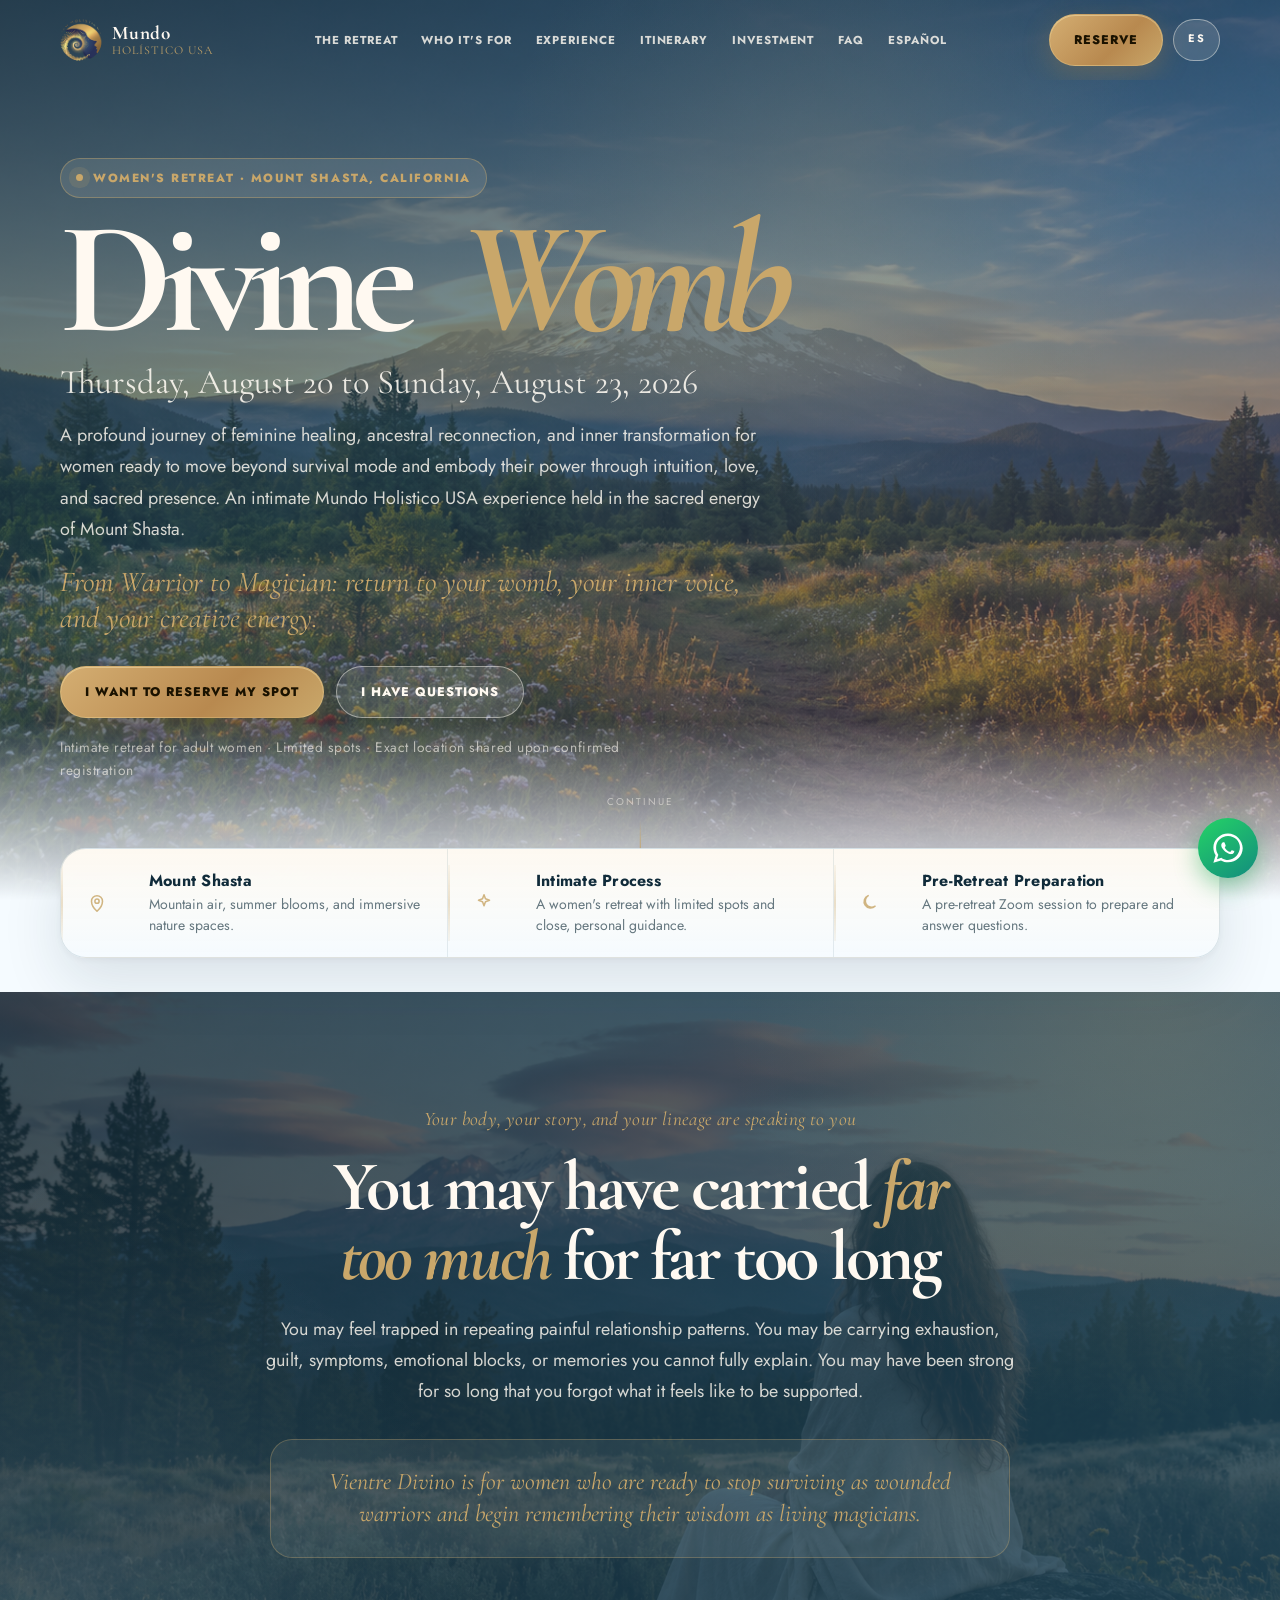
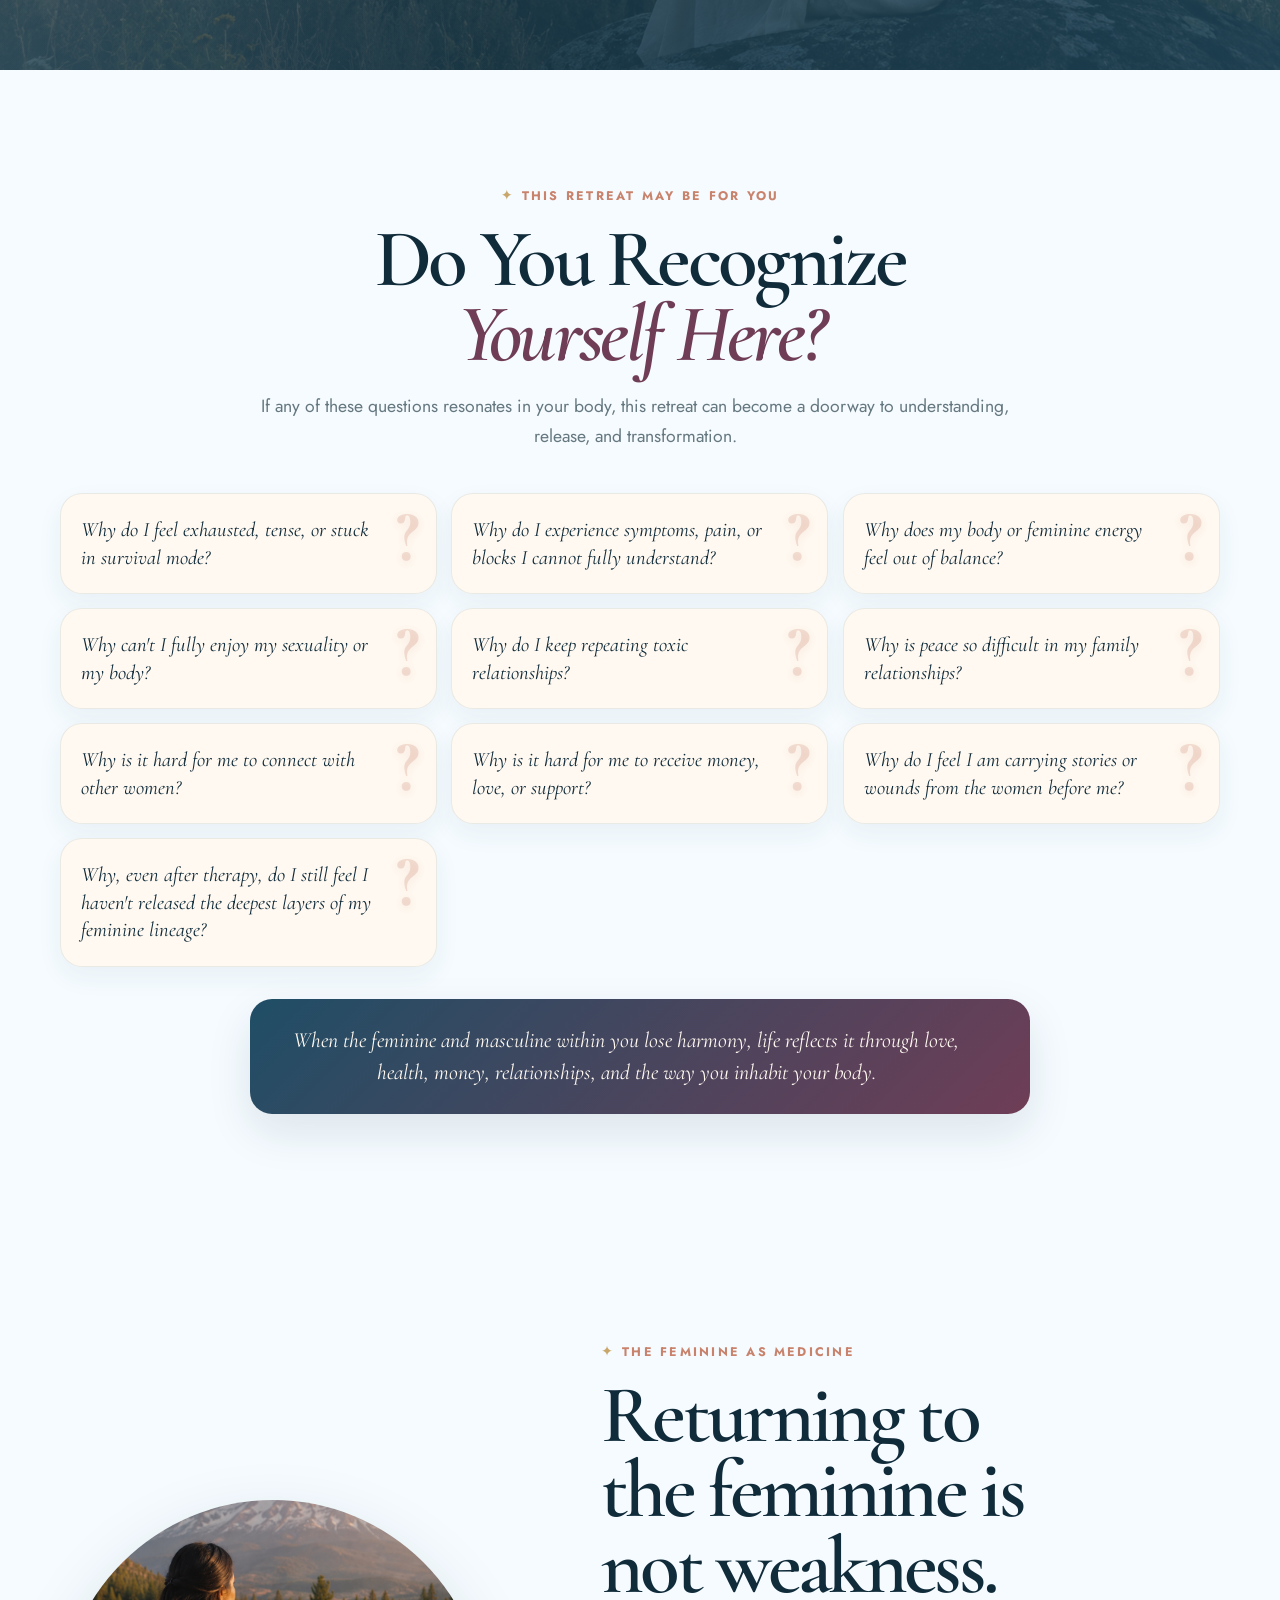
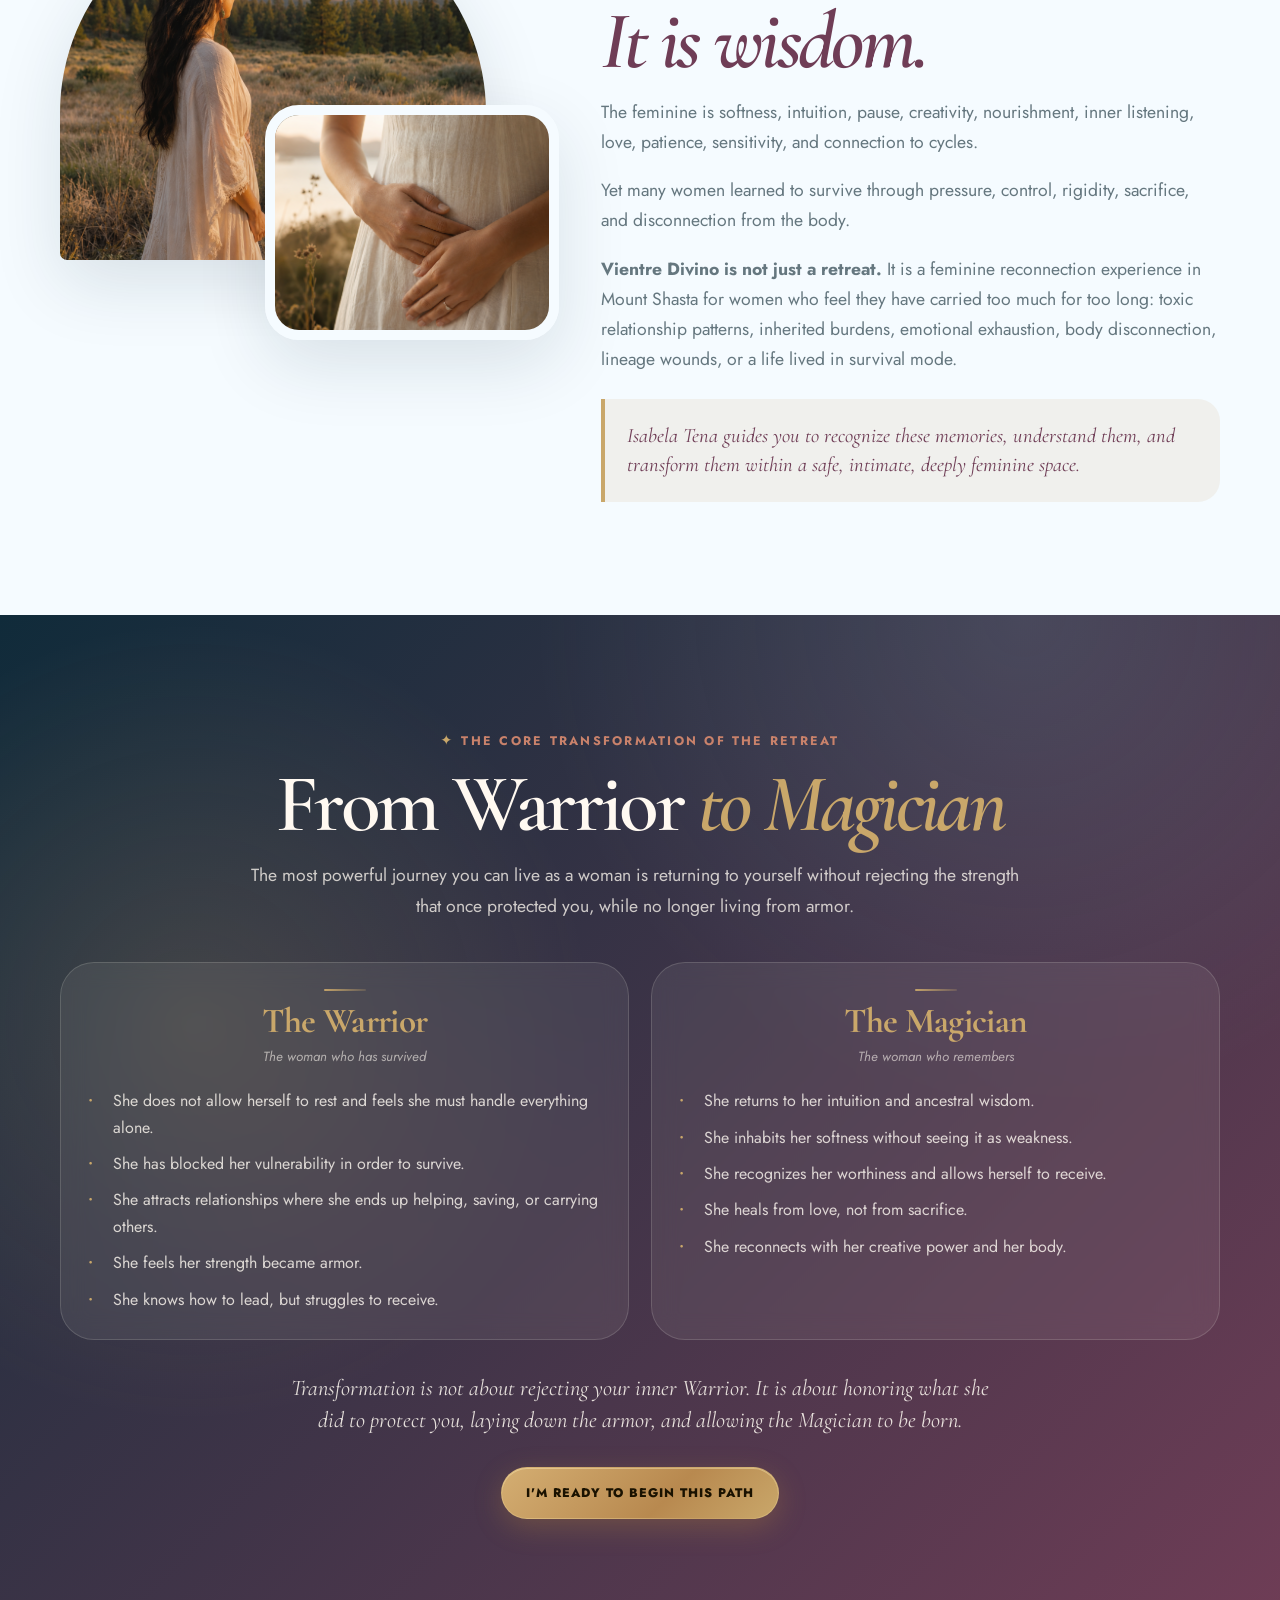
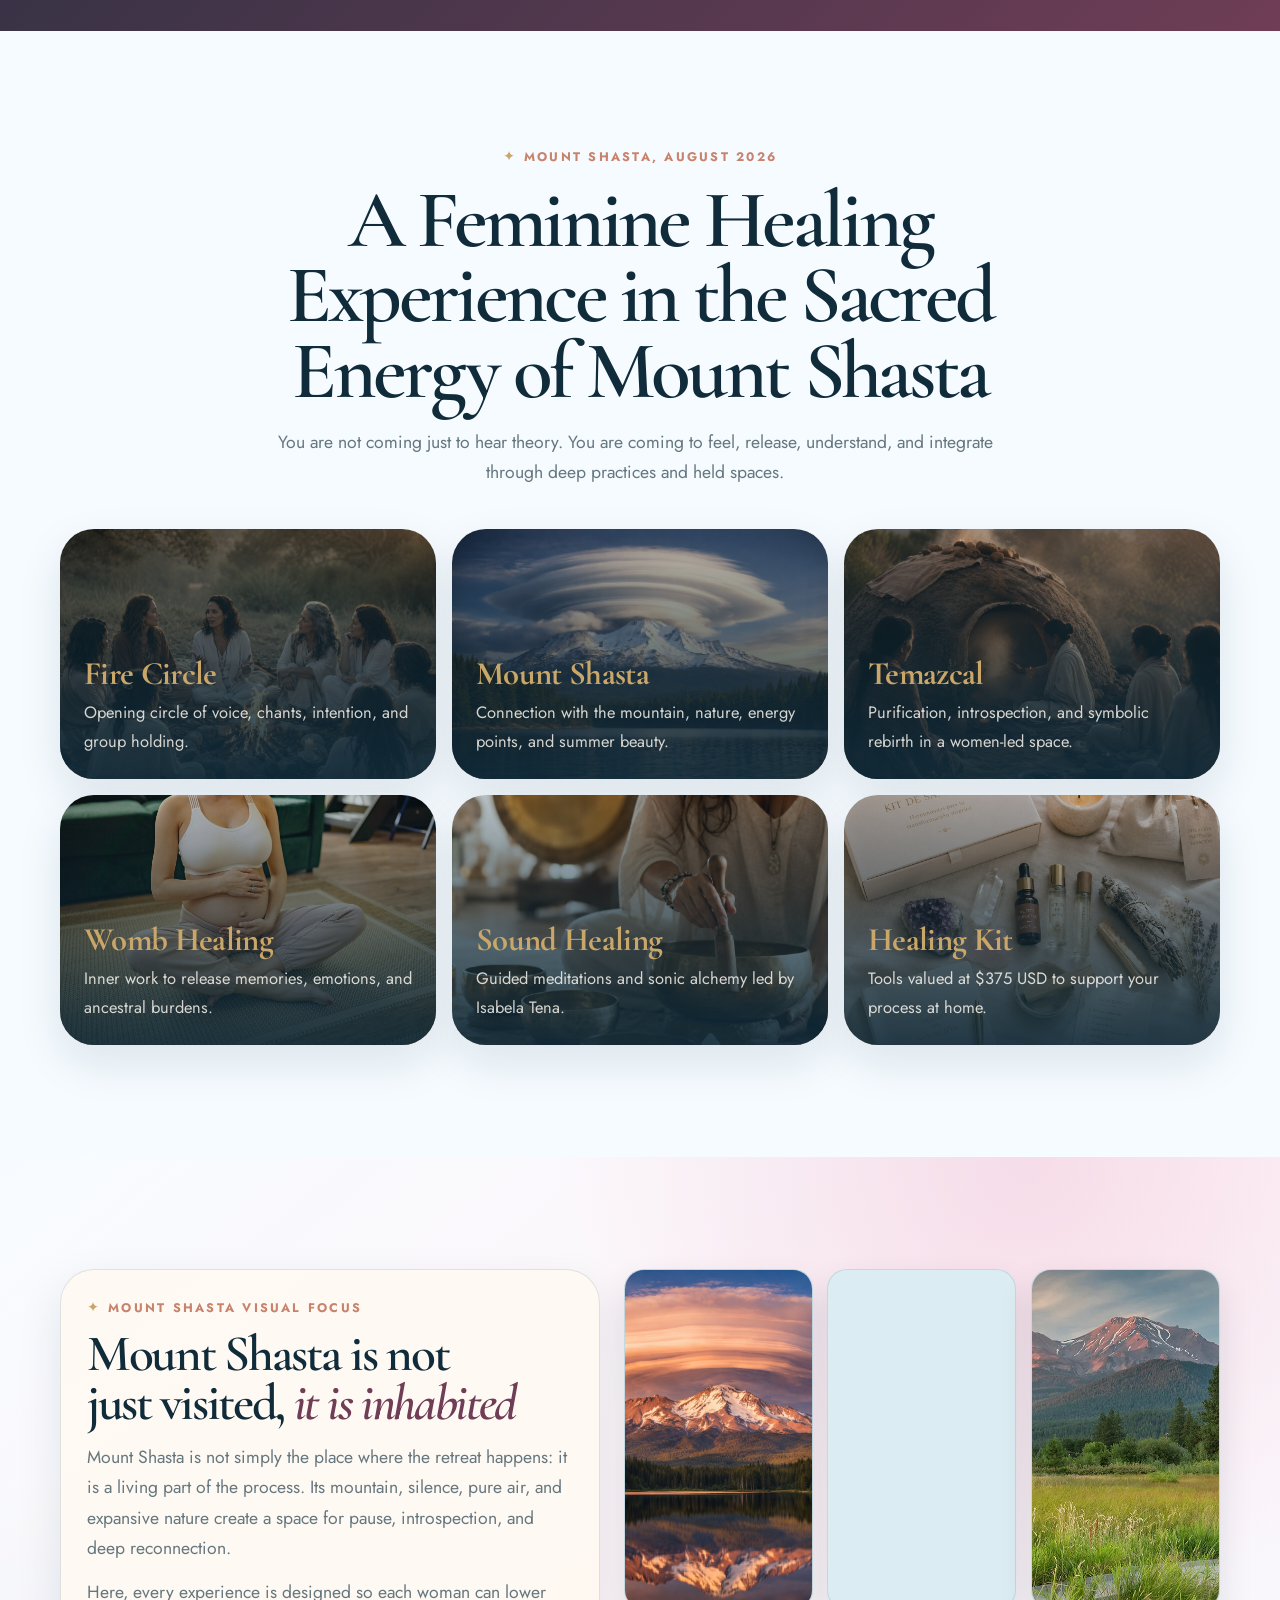
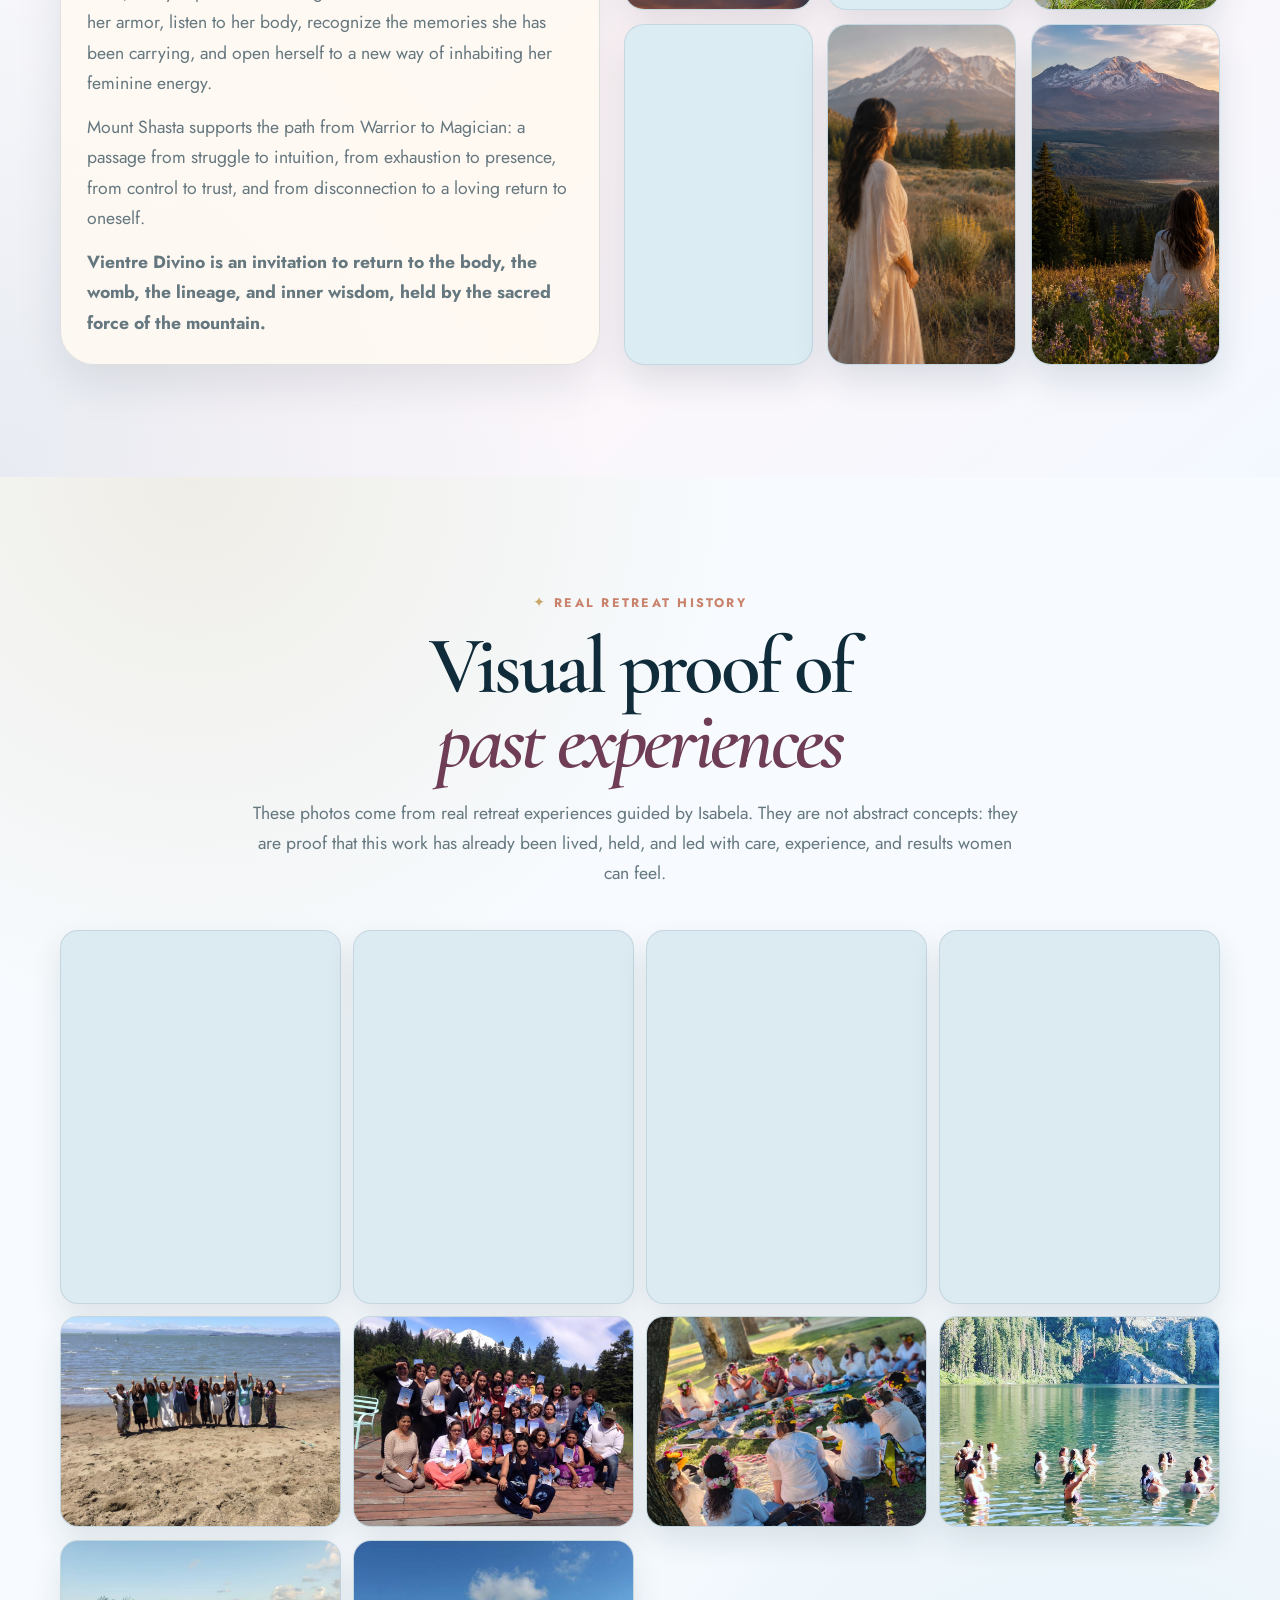
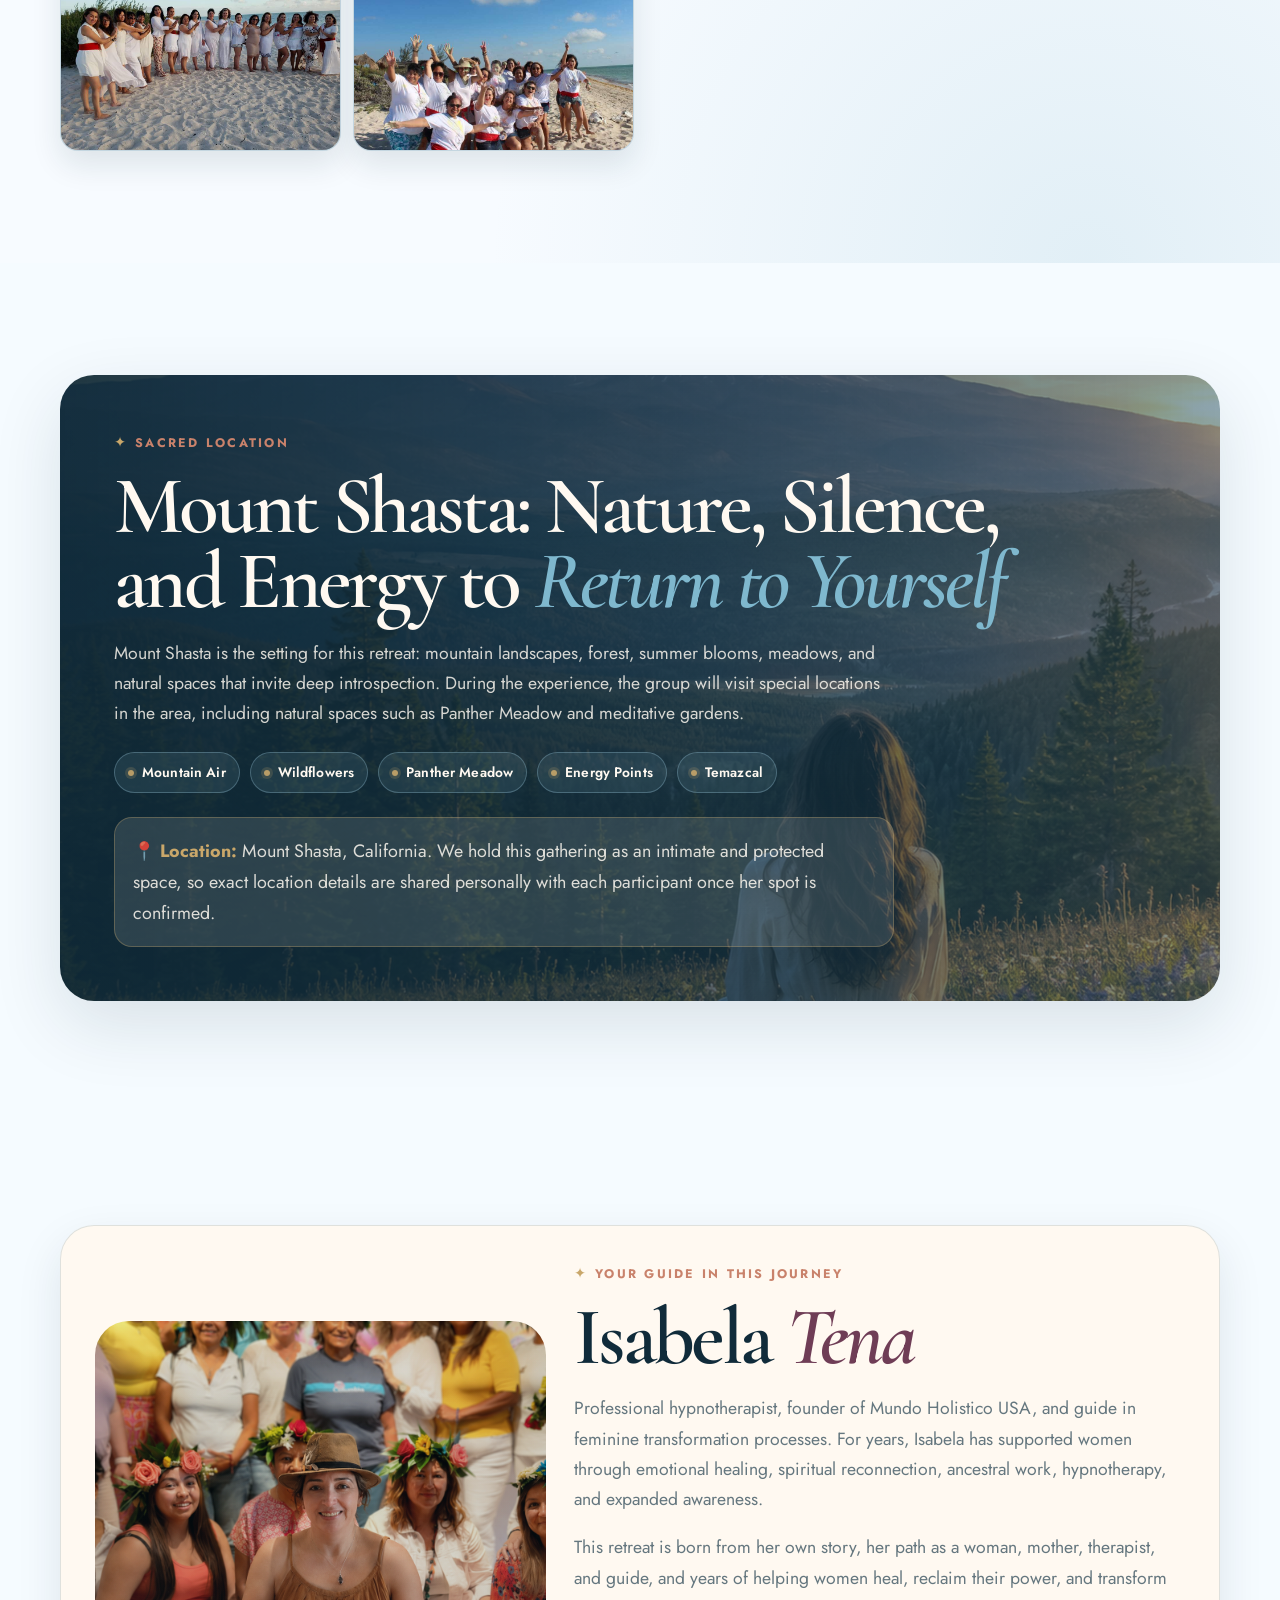
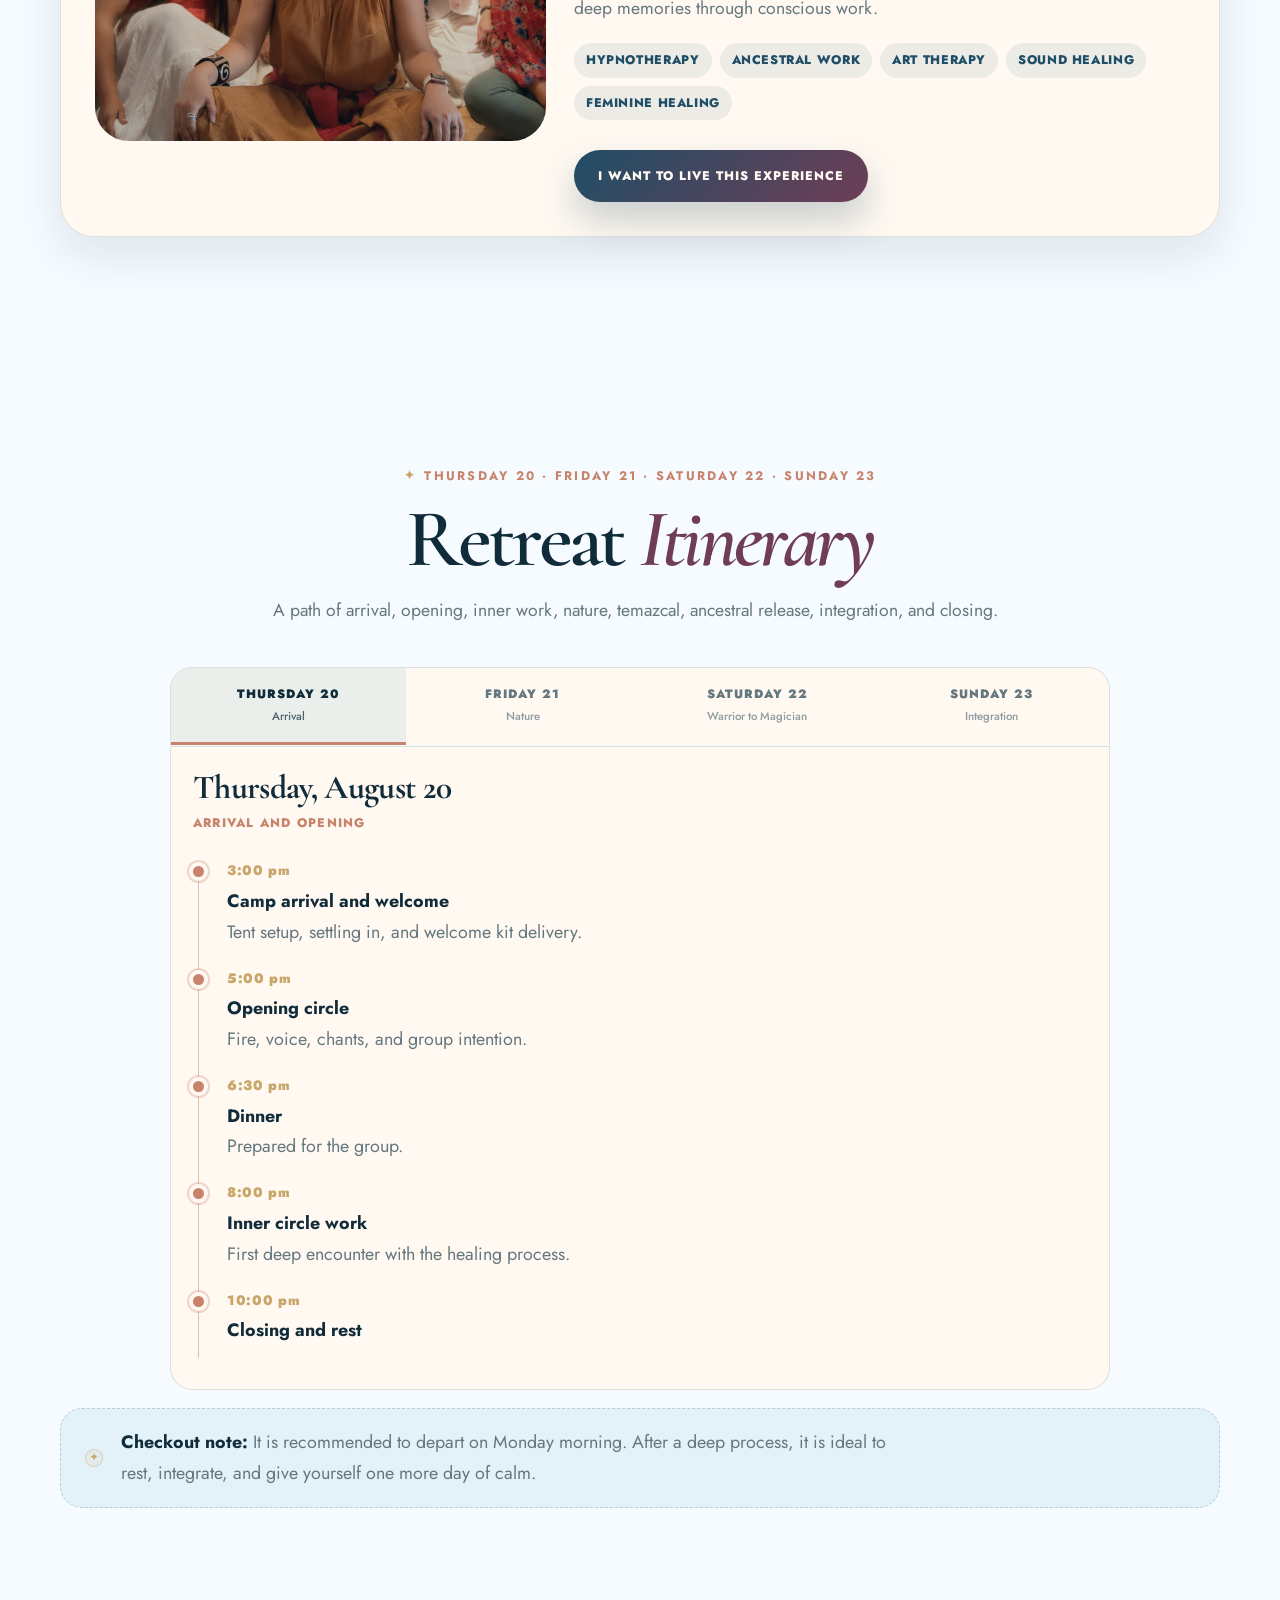
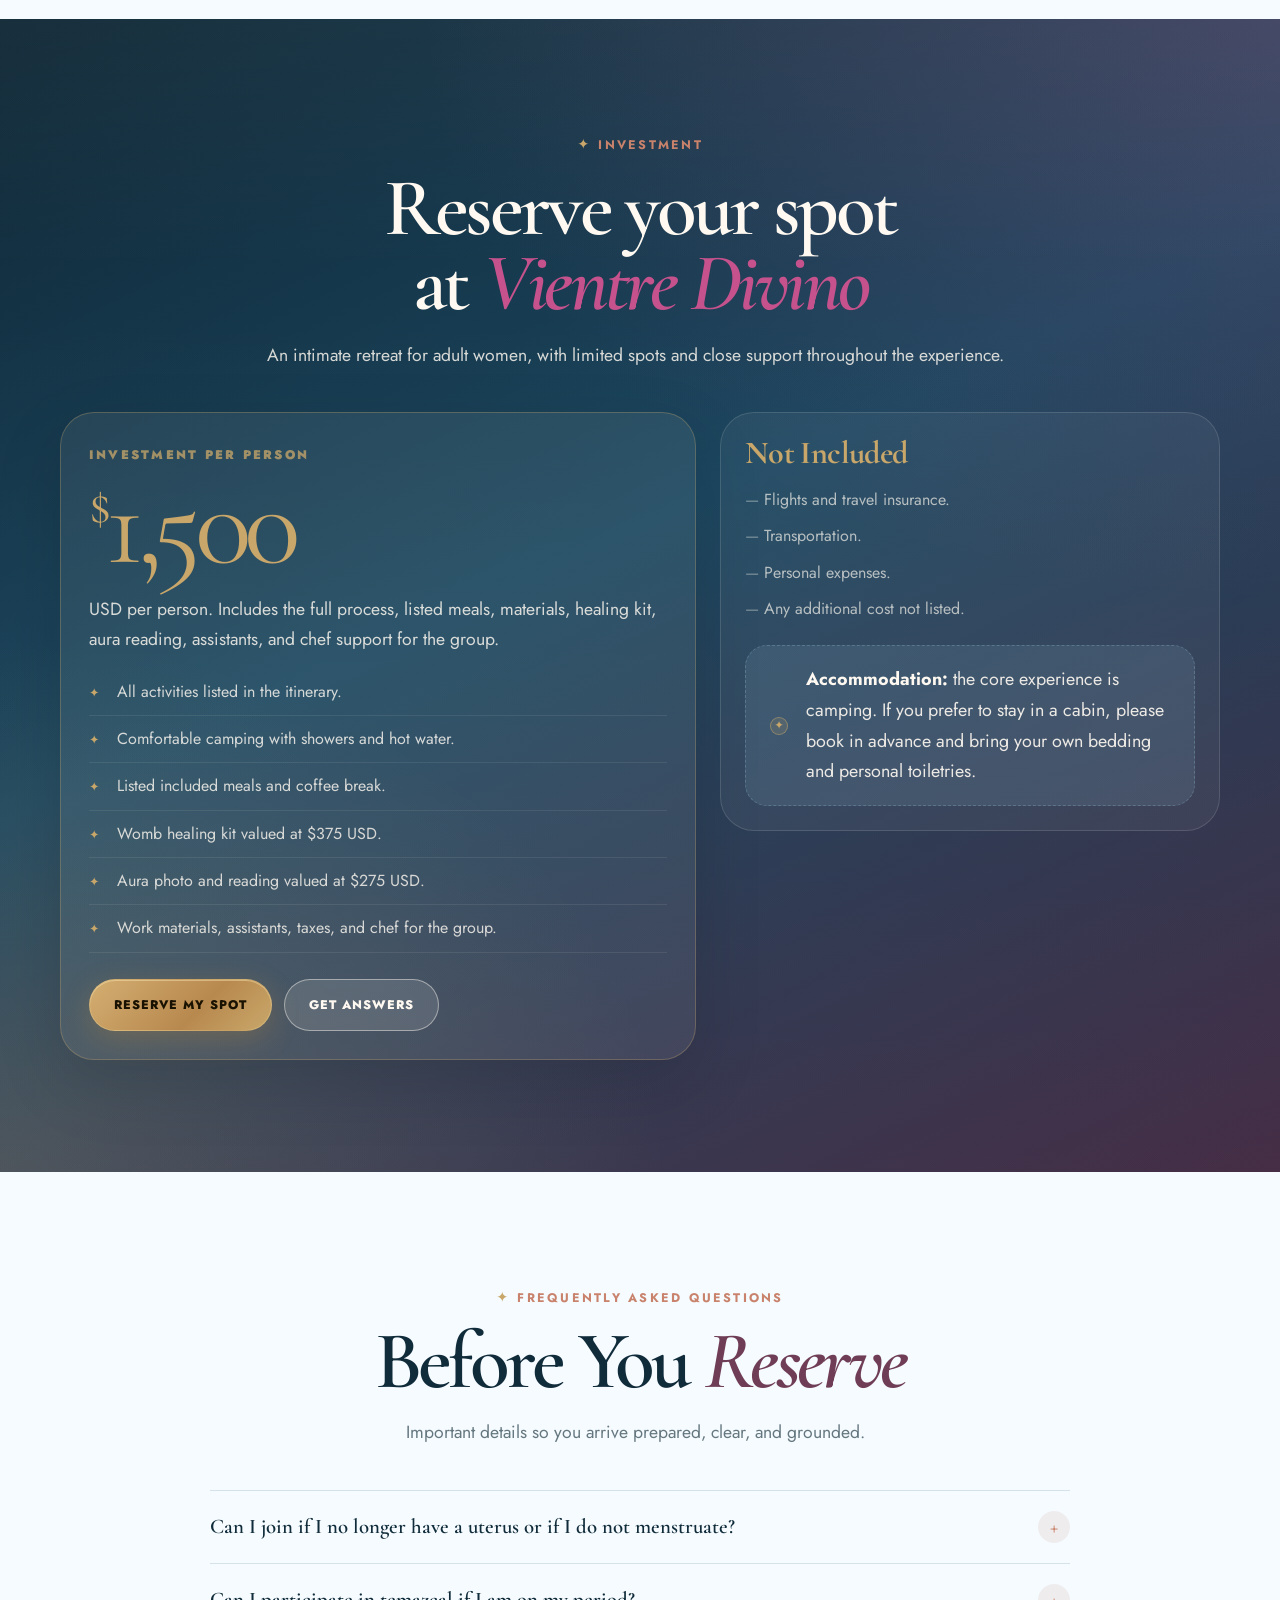
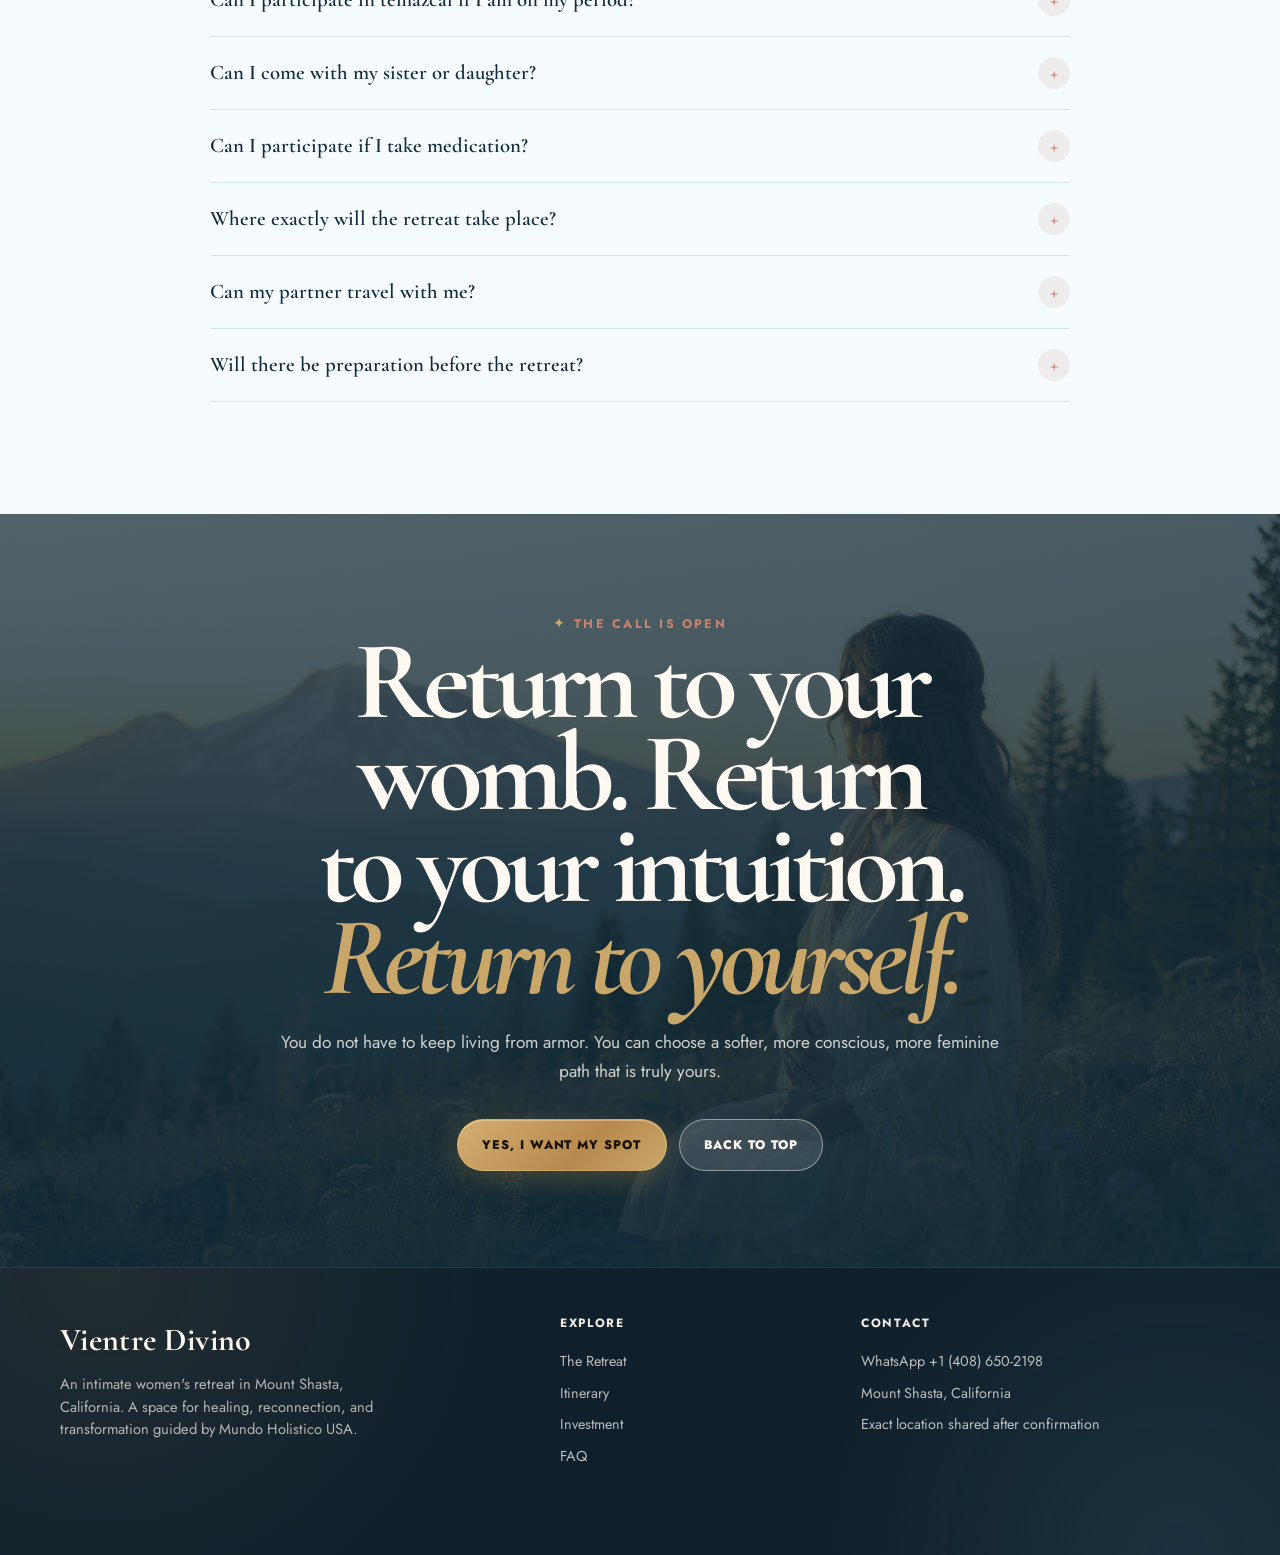
==== commit 920dd3e1: "Refina landing Shasta" ====
--- a/index-en.html
+++ b/index-en.html
@@ -401,6 +401,49 @@
           <article class="experience-card reveal"><h3>Womb Healing</h3><p>Inner work to release memories, emotions, and ancestral burdens.</p></article>
           <article class="experience-card reveal"><h3>Sound Healing</h3><p>Guided meditations and sonic alchemy led by Isabela Tena.</p></article>
           <article class="experience-card reveal"><h3>Healing Kit</h3><p>Tools valued at $375 USD to support your process at home.</p></article>
+        </div>
+      </div>
+    </section>
+
+    <section class="section shasta-focus" id="shasta-visual">
+      <div class="container shasta-wrap">
+        <div class="shasta-copy reveal">
+          <span class="label">Mount Shasta Visual Focus</span>
+          <h2 class="title">Mount Shasta is not just visited, <em>it is inhabited</em></h2>
+          <p class="copy">Mount Shasta is not simply the place where the retreat happens: it is a living part of the process. Its mountain, silence, pure air, and expansive nature create a space for pause, introspection, and deep reconnection.</p>
+          <p class="copy">Here, every experience is designed so each woman can lower her armor, listen to her body, recognize the memories she has been carrying, and open herself to a new way of inhabiting her feminine energy.</p>
+          <p class="copy">Mount Shasta supports the path from Warrior to Magician: a passage from struggle to intuition, from exhaustion to presence, from control to trust, and from disconnection to a loving return to oneself.</p>
+          <p class="copy"><strong>Vientre Divino is an invitation to return to the body, the womb, the lineage, and inner wisdom, held by the sacred force of the mountain.</strong></p>
+        </div>
+        <div class="shasta-media-grid">
+          <figure class="shasta-photo reveal"><img src="img/shasta.png" alt="Pink Mount Shasta view" loading="lazy" decoding="async" /></figure>
+          <figure class="shasta-photo reveal"><img src="img/shasta-rosa.png" alt="Pink clouds over Mount Shasta" loading="lazy" decoding="async" /></figure>
+          <figure class="shasta-photo reveal"><img src="img/shasta-mount.webp" alt="Mount Shasta at sunrise" loading="lazy" decoding="async" /></figure>
+          <figure class="shasta-photo reveal"><img src="img/sunrise-shasta.png" alt="Sunrise light over Mount Shasta" loading="lazy" decoding="async" /></figure>
+          <figure class="shasta-photo reveal"><img src="img/amazona-shasta.png" alt="Woman in Shasta nature landscape" loading="lazy" decoding="async" /></figure>
+          <figure class="shasta-photo reveal"><img src="img/mount-shasta-nature.png" alt="Mount Shasta natural scenery" loading="lazy" decoding="async" /></figure>
+        </div>
+      </div>
+    </section>
+
+    <section class="section proof-gallery" id="retreat-proof">
+      <div class="container">
+        <div class="section-header reveal">
+          <span class="label">Real Retreat History</span>
+          <h2 class="title">Visual proof of <em>past experiences</em></h2>
+          <p class="copy">These photos come from real retreat experiences guided by Isabela. They are not abstract concepts: they are proof that this work has already been lived, held, and led with care, experience, and results women can feel.</p>
+        </div>
+        <div class="proof-gallery-grid">
+          <figure class="proof-shot reveal"><img src="img/experience.jpeg" alt="Real retreat experience with Isabela" loading="lazy" decoding="async" /></figure>
+          <figure class="proof-shot reveal"><img src="img/experience-1.jpeg" alt="Participants in previous retreat with Isabela 1" loading="lazy" decoding="async" /></figure>
+          <figure class="proof-shot reveal"><img src="img/experience-2.jpeg" alt="Participants in previous retreat with Isabela 2" loading="lazy" decoding="async" /></figure>
+          <figure class="proof-shot reveal"><img src="img/experience-3.jpeg" alt="Participants in previous retreat with Isabela 3" loading="lazy" decoding="async" /></figure>
+          <figure class="proof-shot reveal"><img src="img/experience-4.jpeg" alt="Participants in previous retreat with Isabela 4" loading="lazy" decoding="async" /></figure>
+          <figure class="proof-shot reveal"><img src="img/experience-5.jpeg" alt="Participants in previous retreat with Isabela 5" loading="lazy" decoding="async" /></figure>
+          <figure class="proof-shot reveal"><img src="img/experience-6.jpeg" alt="Participants in previous retreat with Isabela 6" loading="lazy" decoding="async" /></figure>
+          <figure class="proof-shot reveal"><img src="img/experience-7.jpeg" alt="Participants in previous retreat with Isabela 7" loading="lazy" decoding="async" /></figure>
+          <figure class="proof-shot reveal"><img src="img/experience-8.jpeg" alt="Participants in previous retreat with Isabela 8" loading="lazy" decoding="async" /></figure>
+          <figure class="proof-shot reveal"><img src="img/experience-9.jpeg" alt="Participants in previous retreat with Isabela 9" loading="lazy" decoding="async" /></figure>
         </div>
       </div>
     </section>
--- a/assets/css/site.css
+++ b/assets/css/site.css
@@ -358,7 +358,7 @@
       background-image:
         radial-gradient(circle at 65% 20%, rgba(201, 167, 106, .16), transparent 30%),
         linear-gradient(160deg, rgba(16, 43, 58, .82) 0%, rgba(35, 77, 99, .55) 45%, rgba(111, 61, 86, .48) 100%),
-        url("img/banner.png");
+        url("../../img/banner.png");
       background-repeat: no-repeat;
       background-size: cover;
       background-position: center 30%;
@@ -568,11 +568,18 @@
     /* HOOK */
     .hook {
       background:
-        radial-gradient(circle at 90% 0%, rgba(201, 167, 106, .18), transparent 30%),
-        radial-gradient(circle at 0% 100%, rgba(143, 184, 201, .18), transparent 30%),
-        linear-gradient(135deg, var(--azul-noche), var(--azul-profundo));
+        radial-gradient(circle at 90% 0%, rgba(201, 167, 106, .2), transparent 32%),
+        radial-gradient(circle at 0% 100%, rgba(143, 184, 201, .2), transparent 34%),
+        linear-gradient(135deg, rgba(16, 43, 58, .74), rgba(31, 78, 102, .72)),
+        url("../../img/shasta-img.png") center 44% / cover no-repeat;
       color: var(--marfil);
       text-align: center;
+    }
+    @media (max-width: 559px) {
+      .hook { background-position: 90% 0, 0 100%, center, 56% 44%; }
+    }
+    @media (min-width: 560px) and (max-width: 1019px) {
+      .hook { background-position: 90% 0, 0 100%, center, center 42%; }
     }
     .hook .script { color: var(--dorado); }
     .hook h2 {
@@ -821,33 +828,33 @@
     }
     .experience-card:nth-child(1) {
       background:
-        linear-gradient(rgba(23,38,30,.18), rgba(23,38,30,.35)),
-        url("img/circulo-fuego.png") center 42% / cover no-repeat;
+        linear-gradient(rgba(16, 43, 58, .22), rgba(16, 43, 58, .42)),
+        url("../../img/circulo-fuego.png") center 42% / cover no-repeat;
     }
     .experience-card:nth-child(2) {
       background:
-        linear-gradient(rgba(23,38,30,.16), rgba(23,38,30,.34)),
-        url("img/mount-shasta-bg.png") center 38% / cover no-repeat;
+        linear-gradient(rgba(16, 43, 58, .2), rgba(16, 43, 58, .4)),
+        url("../../img/mount-shasta-bg.png") center 38% / cover no-repeat;
     }
     .experience-card:nth-child(3) {
       background:
-        linear-gradient(rgba(23,38,30,.18), rgba(23,38,30,.34)),
-        url("img/temazcal.png") center 36% / cover no-repeat;
+        linear-gradient(rgba(16, 43, 58, .22), rgba(16, 43, 58, .4)),
+        url("../../img/temazcal.png") center 36% / cover no-repeat;
     }
     .experience-card:nth-child(4) {
       background:
-        linear-gradient(rgba(23,38,30,.17), rgba(23,38,30,.33)),
-        url("img/sanazion-utero.jpg") center 40% / cover no-repeat;
+        linear-gradient(rgba(16, 43, 58, .2), rgba(16, 43, 58, .38)),
+        url("../../img/sanazion-utero.jpg") center 40% / cover no-repeat;
     }
     .experience-card:nth-child(5) {
       background:
-        linear-gradient(rgba(23,38,30,.16), rgba(23,38,30,.33)),
-        url("img/terapia-sonido.png") center 34% / cover no-repeat;
+        linear-gradient(rgba(16, 43, 58, .2), rgba(16, 43, 58, .38)),
+        url("../../img/terapia-sonido.png") center 34% / cover no-repeat;
     }
     .experience-card:nth-child(6) {
       background:
-        linear-gradient(rgba(23,38,30,.16), rgba(23,38,30,.32)),
-        url("img/kit.png") center 44% / cover no-repeat;
+        linear-gradient(rgba(16, 43, 58, .2), rgba(16, 43, 58, .36)),
+        url("../../img/kit.png") center 44% / cover no-repeat;
     }
     @media (max-width: 559px) {
       .experience-card:nth-child(1) { background-position: center 46%, center 46%; }
@@ -865,6 +872,255 @@
       color: var(--dorado);
     }
     .experience-card p { margin-top: 8px; color: rgba(255, 250, 242, .82); font-size: clamp(.96rem, .9rem + .18vw, 1.03rem); }
+
+    /* SHASTA FOCUS + PROOF GALLERY */
+    .shasta-focus {
+      position: relative;
+      overflow: hidden;
+      background:
+        radial-gradient(circle at 80% 0%, rgba(201, 82, 140, .16), transparent 34%),
+        radial-gradient(circle at 0% 100%, rgba(127, 184, 206, .18), transparent 38%),
+        linear-gradient(140deg, #f7fbff 0%, #fff6f9 52%, #f3f8ff 100%);
+    }
+    .shasta-wrap {
+      display: grid;
+      gap: 24px;
+      align-items: stretch;
+    }
+    .shasta-copy {
+      padding: 26px;
+      border-radius: var(--radio-xl);
+      background: rgba(255, 249, 241, .85);
+      border: 1px solid rgba(31, 78, 102, .14);
+      box-shadow: var(--sombra-card);
+    }
+    .shasta-copy .title {
+      margin-top: 10px;
+      font-size: clamp(2rem, 5.2vw, 3.2rem);
+      line-height: .96;
+    }
+    .shasta-copy .copy {
+      margin-top: 14px;
+      max-width: none;
+    }
+    .shasta-media-grid {
+      display: grid;
+      gap: 14px;
+      grid-template-columns: repeat(2, minmax(0, 1fr));
+    }
+    .shasta-photo {
+      border-radius: 20px;
+      overflow: hidden;
+      border: 1px solid rgba(31, 78, 102, .13);
+      box-shadow: 0 16px 34px rgba(16, 43, 58, .12);
+      background: #dcecf3;
+      cursor: zoom-in;
+    }
+    .shasta-photo img {
+      width: 100%;
+      height: clamp(180px, 36vw, 280px);
+      object-fit: cover;
+      object-position: center;
+      transition: transform .4s ease;
+    }
+    .shasta-photo:hover img { transform: scale(1.03); }
+
+    @media (max-width: 559px) {
+      .shasta-media-grid { grid-template-columns: 1fr; }
+      .shasta-photo img { height: clamp(220px, 58vw, 320px); }
+    }
+
+    @media (min-width: 1020px) {
+      .shasta-wrap {
+        grid-template-columns: .95fr 1.05fr;
+        align-items: stretch;
+      }
+      .shasta-copy {
+        height: 100%;
+        display: flex;
+        flex-direction: column;
+        justify-content: center;
+      }
+      .shasta-media-grid {
+        grid-template-columns: repeat(3, minmax(0, 1fr));
+        grid-template-rows: repeat(2, minmax(0, 1fr));
+        height: 100%;
+      }
+      .shasta-photo {
+        min-height: 0;
+      }
+      .shasta-photo img {
+        height: 100%;
+        min-height: 0;
+      }
+    }
+
+    .proof-gallery {
+      background:
+        radial-gradient(circle at 15% 0%, rgba(201, 167, 106, .16), transparent 32%),
+        radial-gradient(circle at 85% 100%, rgba(127, 184, 206, .18), transparent 34%),
+        #f7fbff;
+    }
+    .proof-gallery-grid {
+      display: grid;
+      gap: 12px;
+      grid-template-columns: repeat(2, minmax(0, 1fr));
+    }
+    .proof-shot {
+      position: relative;
+      border-radius: 18px;
+      overflow: hidden;
+      border: 1px solid rgba(31, 78, 102, .13);
+      box-shadow: 0 14px 30px rgba(16, 43, 58, .11);
+      background: #dceaf2;
+      min-height: 160px;
+      cursor: zoom-in;
+    }
+    .proof-shot img {
+      width: 100%;
+      height: 100%;
+      min-height: 160px;
+      object-fit: cover;
+      object-position: center;
+      transition: transform .35s ease;
+    }
+    .proof-shot:hover img { transform: scale(1.04); }
+
+    .lightbox-open {
+      overflow: hidden;
+    }
+    .lightbox {
+      position: fixed;
+      inset: 0;
+      z-index: 2200;
+      display: grid;
+      place-items: center;
+      padding: clamp(12px, 2.2vw, 26px);
+      background: rgba(8, 18, 24, .86);
+      opacity: 0;
+      pointer-events: none;
+      transition: opacity .22s ease;
+    }
+    .lightbox.is-open {
+      opacity: 1;
+      pointer-events: auto;
+    }
+    .lightbox__panel {
+      position: relative;
+      width: min(96vw, 1180px);
+      max-height: 94vh;
+      display: grid;
+      gap: 10px;
+      justify-items: center;
+    }
+    .lightbox__frame {
+      width: 100%;
+      border-radius: 20px;
+      overflow: hidden;
+      border: 1px solid rgba(255, 255, 255, .18);
+      background: rgba(8, 18, 24, .62);
+      box-shadow: 0 26px 58px rgba(0, 0, 0, .34);
+    }
+    .lightbox__image {
+      display: block;
+      width: 100%;
+      max-height: calc(94vh - 96px);
+      object-fit: contain;
+      object-position: center;
+      margin-inline: auto;
+      background: rgba(8, 18, 24, .35);
+    }
+    .lightbox__caption {
+      margin: 0;
+      color: rgba(255, 255, 255, .92);
+      text-align: center;
+      font-size: clamp(.88rem, .83rem + .18vw, 1rem);
+      line-height: 1.5;
+      max-width: min(90vw, 78ch);
+      padding-inline: 10px;
+    }
+    .lightbox__button {
+      position: absolute;
+      top: 50%;
+      transform: translateY(-50%);
+      width: 44px;
+      height: 44px;
+      border: 1px solid rgba(255, 255, 255, .44);
+      border-radius: 999px;
+      background: rgba(8, 18, 24, .64);
+      color: #fff;
+      display: grid;
+      place-items: center;
+      cursor: pointer;
+      transition: background .2s ease, transform .2s ease;
+      user-select: none;
+      touch-action: manipulation;
+    }
+    .lightbox__button:hover {
+      background: rgba(14, 33, 44, .86);
+      transform: translateY(-50%) scale(1.05);
+    }
+    .lightbox__button:focus-visible,
+    .lightbox__close:focus-visible {
+      outline: 2px solid rgba(201, 167, 106, .95);
+      outline-offset: 2px;
+    }
+    .lightbox__button--prev {
+      left: clamp(4px, 1.5vw, 14px);
+    }
+    .lightbox__button--next {
+      right: clamp(4px, 1.5vw, 14px);
+    }
+    .lightbox__close {
+      position: absolute;
+      top: clamp(4px, 1.5vw, 12px);
+      right: clamp(4px, 1.5vw, 12px);
+      width: 42px;
+      height: 42px;
+      border-radius: 999px;
+      border: 1px solid rgba(255, 255, 255, .48);
+      background: rgba(8, 18, 24, .7);
+      color: #fff;
+      font-size: 1.3rem;
+      line-height: 1;
+      display: grid;
+      place-items: center;
+      cursor: pointer;
+      transition: background .2s ease;
+      touch-action: manipulation;
+    }
+    .lightbox__close:hover {
+      background: rgba(14, 33, 44, .9);
+    }
+
+    @media (max-width: 719px) {
+      .lightbox {
+        padding: 10px;
+      }
+      .lightbox__panel {
+        width: 100%;
+      }
+      .lightbox__frame {
+        border-radius: 14px;
+      }
+      .lightbox__image {
+        max-height: calc(100vh - 140px);
+      }
+      .lightbox__button {
+        width: 40px;
+        height: 40px;
+      }
+      .lightbox__button--prev {
+        left: 2px;
+      }
+      .lightbox__button--next {
+        right: 2px;
+      }
+      .lightbox__close {
+        width: 38px;
+        height: 38px;
+      }
+    }
 
     /* LOCATION */
     .location-band {
@@ -875,7 +1131,7 @@
       color: var(--marfil);
       background:
         linear-gradient(90deg, rgba(16, 43, 58, .92), rgba(31, 78, 102, .5)),
-        url("img/mount-shasta-nature.png") center 42% / cover no-repeat;
+        url("../../img/mount-shasta-nature.png") center 42% / cover no-repeat;
       box-shadow: var(--sombra-suave);
     }
     @media (max-width: 559px) {
@@ -937,7 +1193,7 @@
       position: relative;
       background:
         linear-gradient(180deg, rgba(31, 78, 102, .06), rgba(31, 78, 102, .2)),
-        url("img/isabela-tena.png") center 32% / cover no-repeat;
+        url("../../img/isabela-tena.png") center 32% / cover no-repeat;
     }
     @media (max-width: 559px) {
       .guide-photo {
@@ -989,7 +1245,7 @@
       transition: color .24s ease, background .24s ease, border-color .24s ease;
     }
     .tab small { display: block; margin-top: 3px; font-size: .72rem; font-weight: 500; letter-spacing: 0; text-transform: none; opacity: .72; }
-    .tab.is-active { color: var(--azul-noche); border-bottom-color: var(--arcilla); background: rgba(168, 191, 163, .12); }
+    .tab.is-active { color: var(--azul-noche); border-bottom-color: var(--arcilla); background: rgba(111, 174, 196, .14); }
     .panel { display: none; }
     .panel.is-active { display: block; }
     .day-card {
@@ -1043,7 +1299,7 @@
       padding: 18px;
       border-radius: var(--radio-lg);
       border: 1px dashed rgba(31, 78, 102, .22);
-      background: rgba(168, 191, 163, .13);
+      background: rgba(111, 174, 196, .13);
       color: var(--texto-suave);
     }
     .note-mark {
@@ -1209,7 +1465,7 @@
       color: var(--marfil);
       background-image:
         linear-gradient(180deg, rgba(16, 43, 58, .72), rgba(16, 43, 58, .92)),
-        url("img/sana.png");
+        url("../../img/sana.png");
       background-repeat: no-repeat;
       background-size: auto, cover;
       background-position: center, center 42%;
@@ -1410,6 +1666,8 @@
       .hero-inner { grid-template-columns: 1fr; align-items: center; }
       .scroll-cue { display: flex; }
       .split { grid-template-columns: .9fr 1.1fr; }
+      .shasta-wrap { grid-template-columns: .95fr 1.05fr; }
+      .proof-gallery-grid { grid-template-columns: repeat(4, minmax(0, 1fr)); }
       .transform-grid {
         grid-template-columns: repeat(2, minmax(280px, 1fr));
         justify-items: stretch;
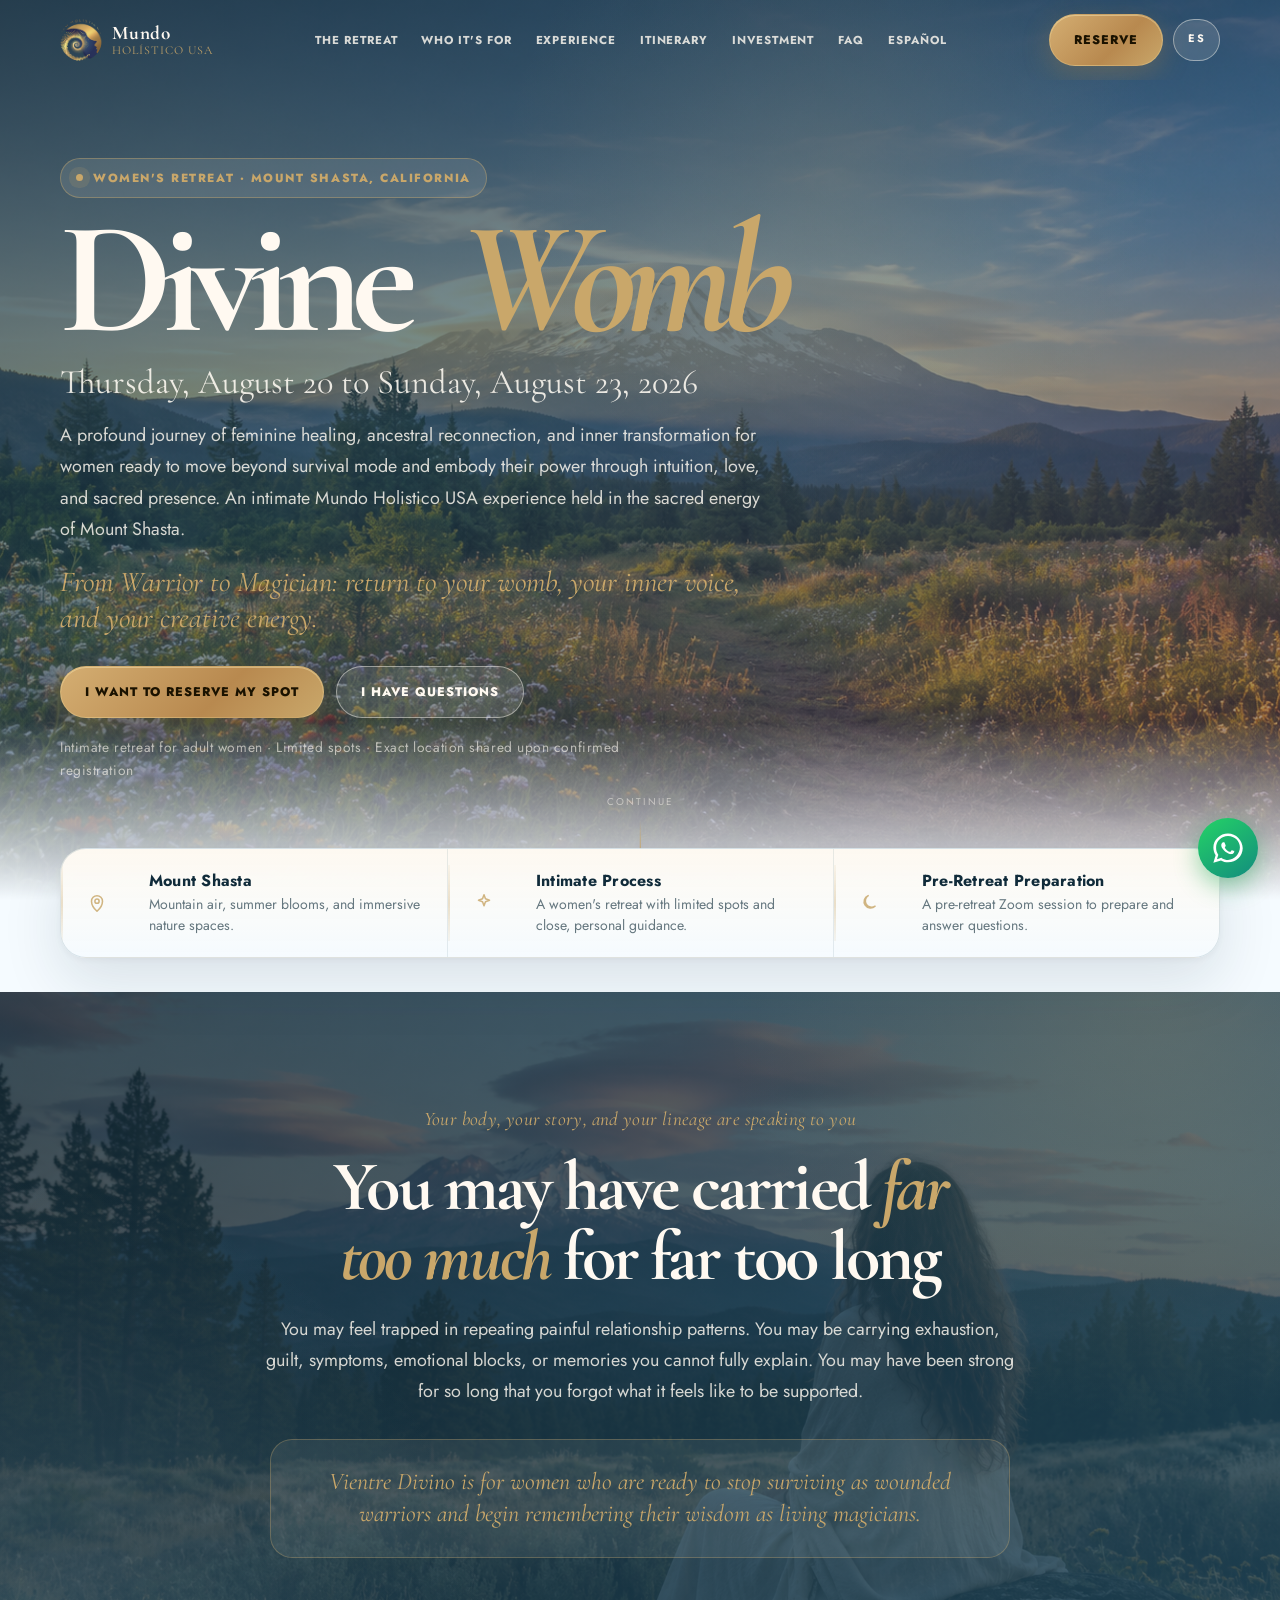
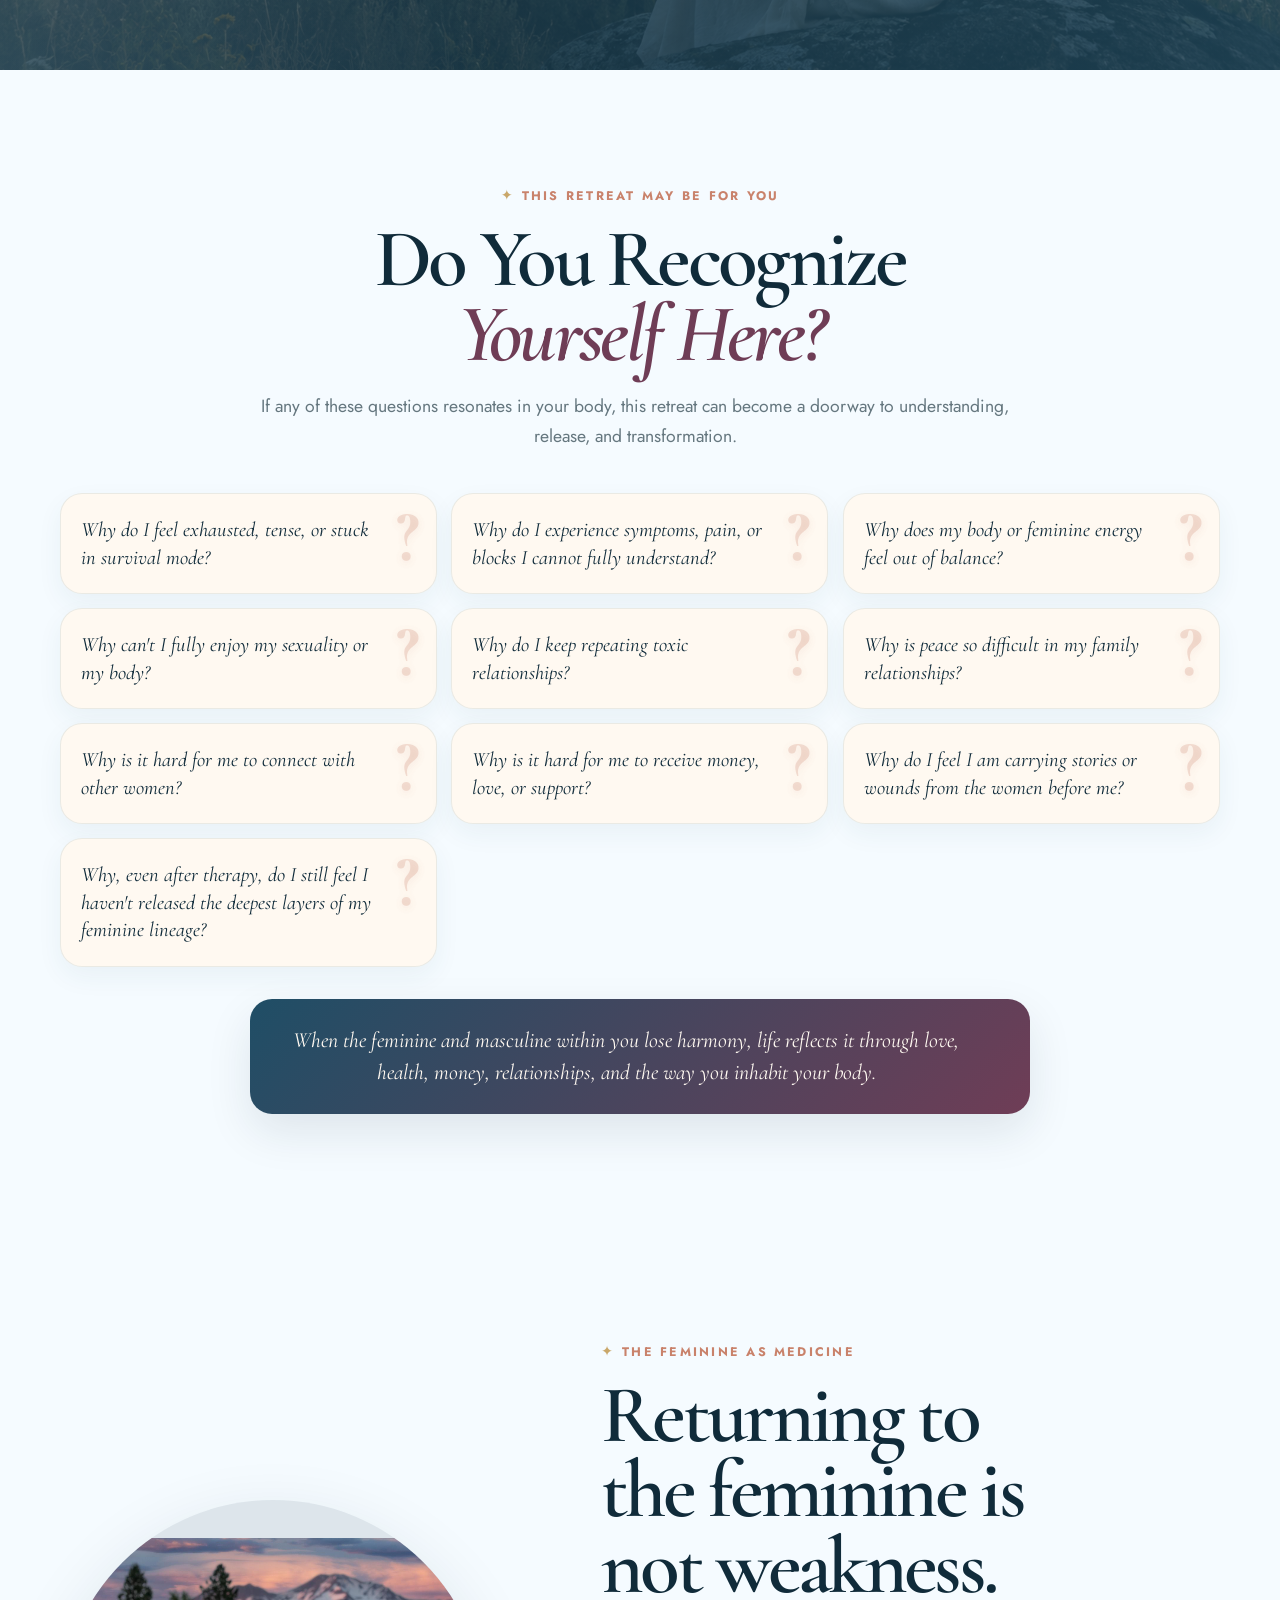
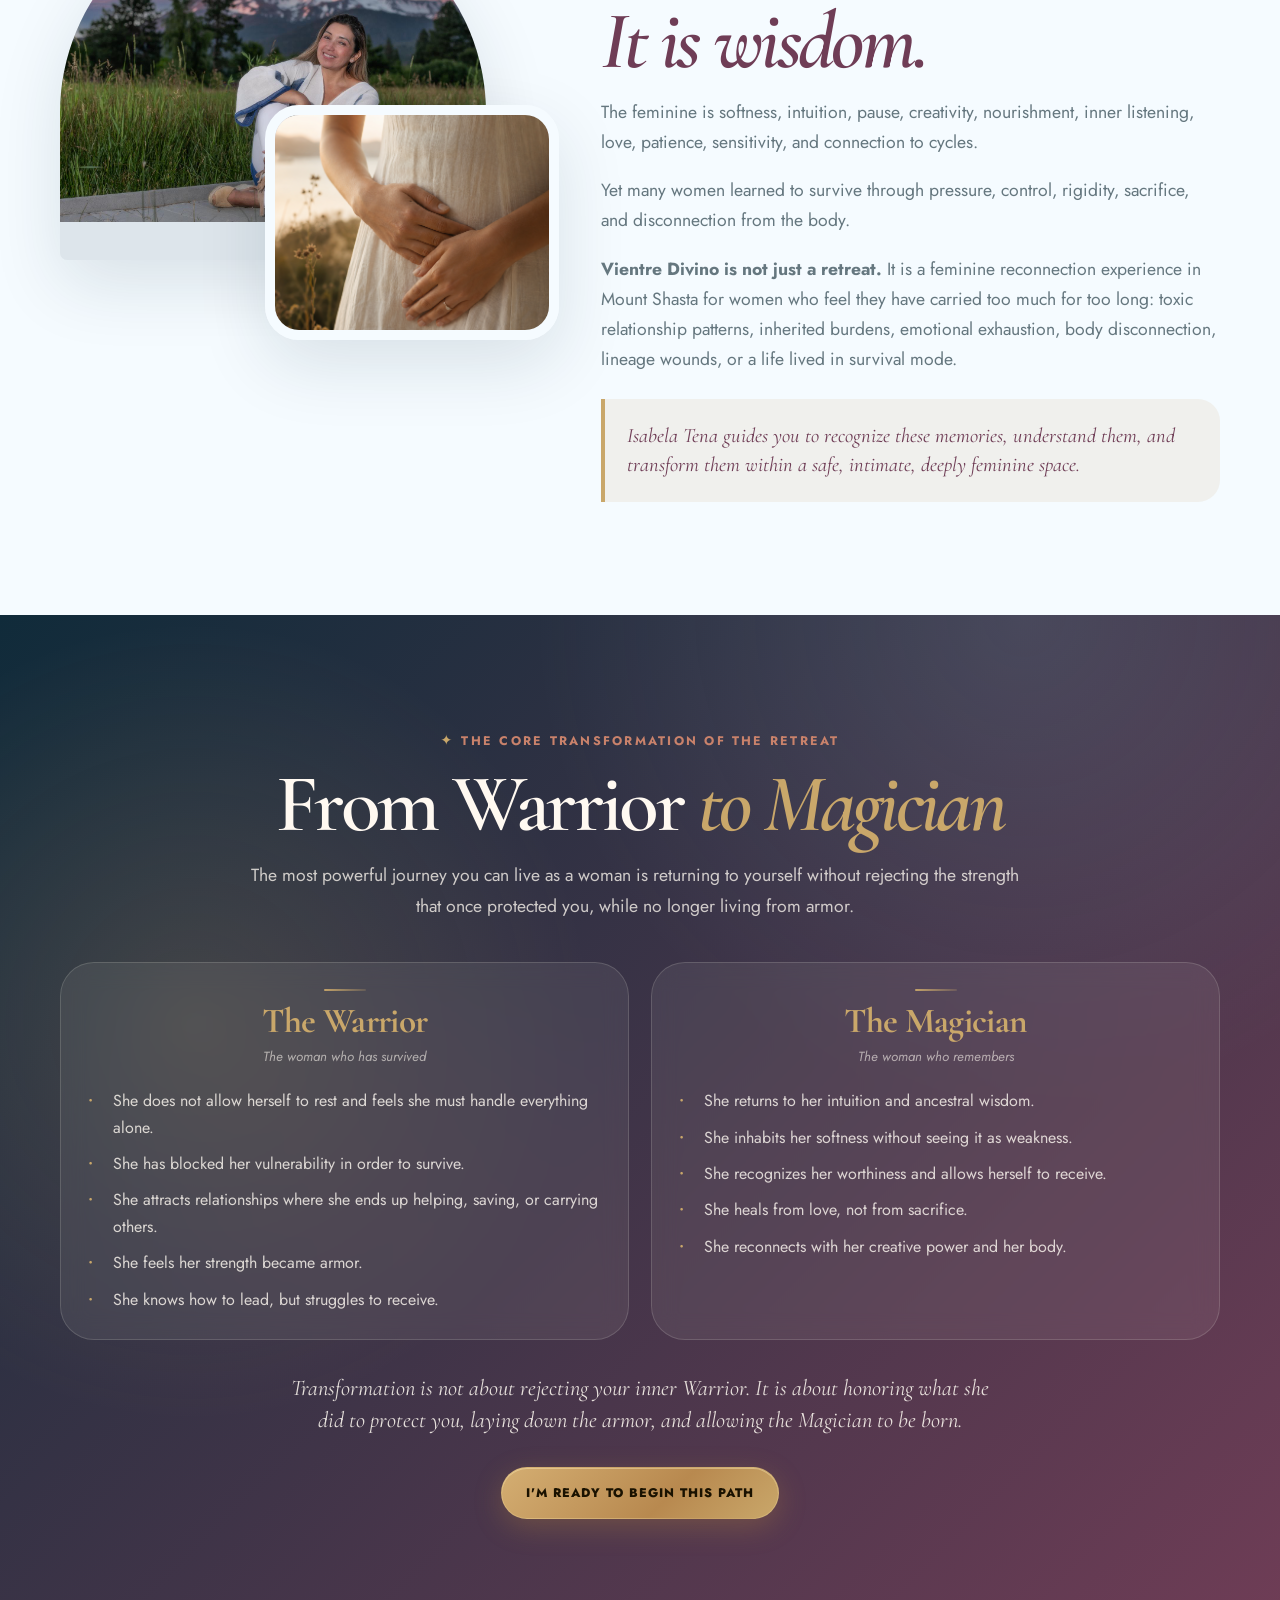
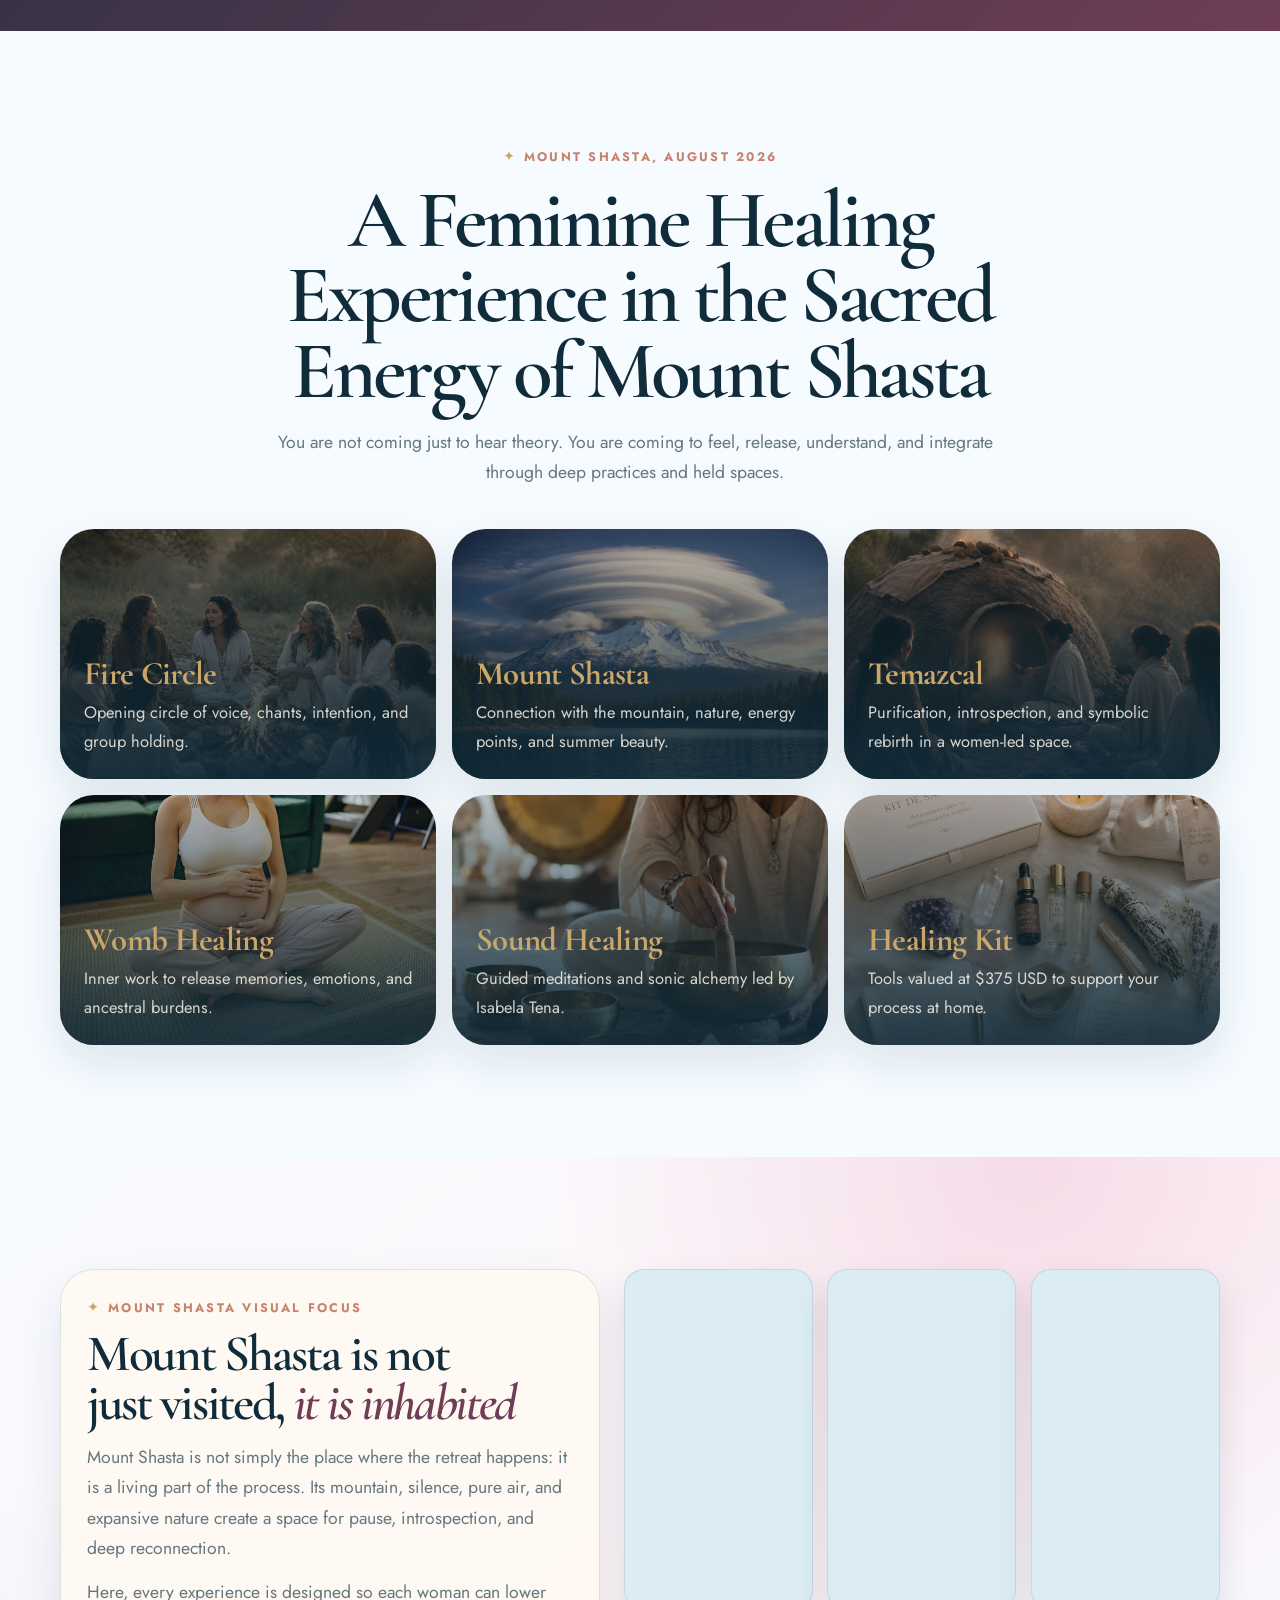
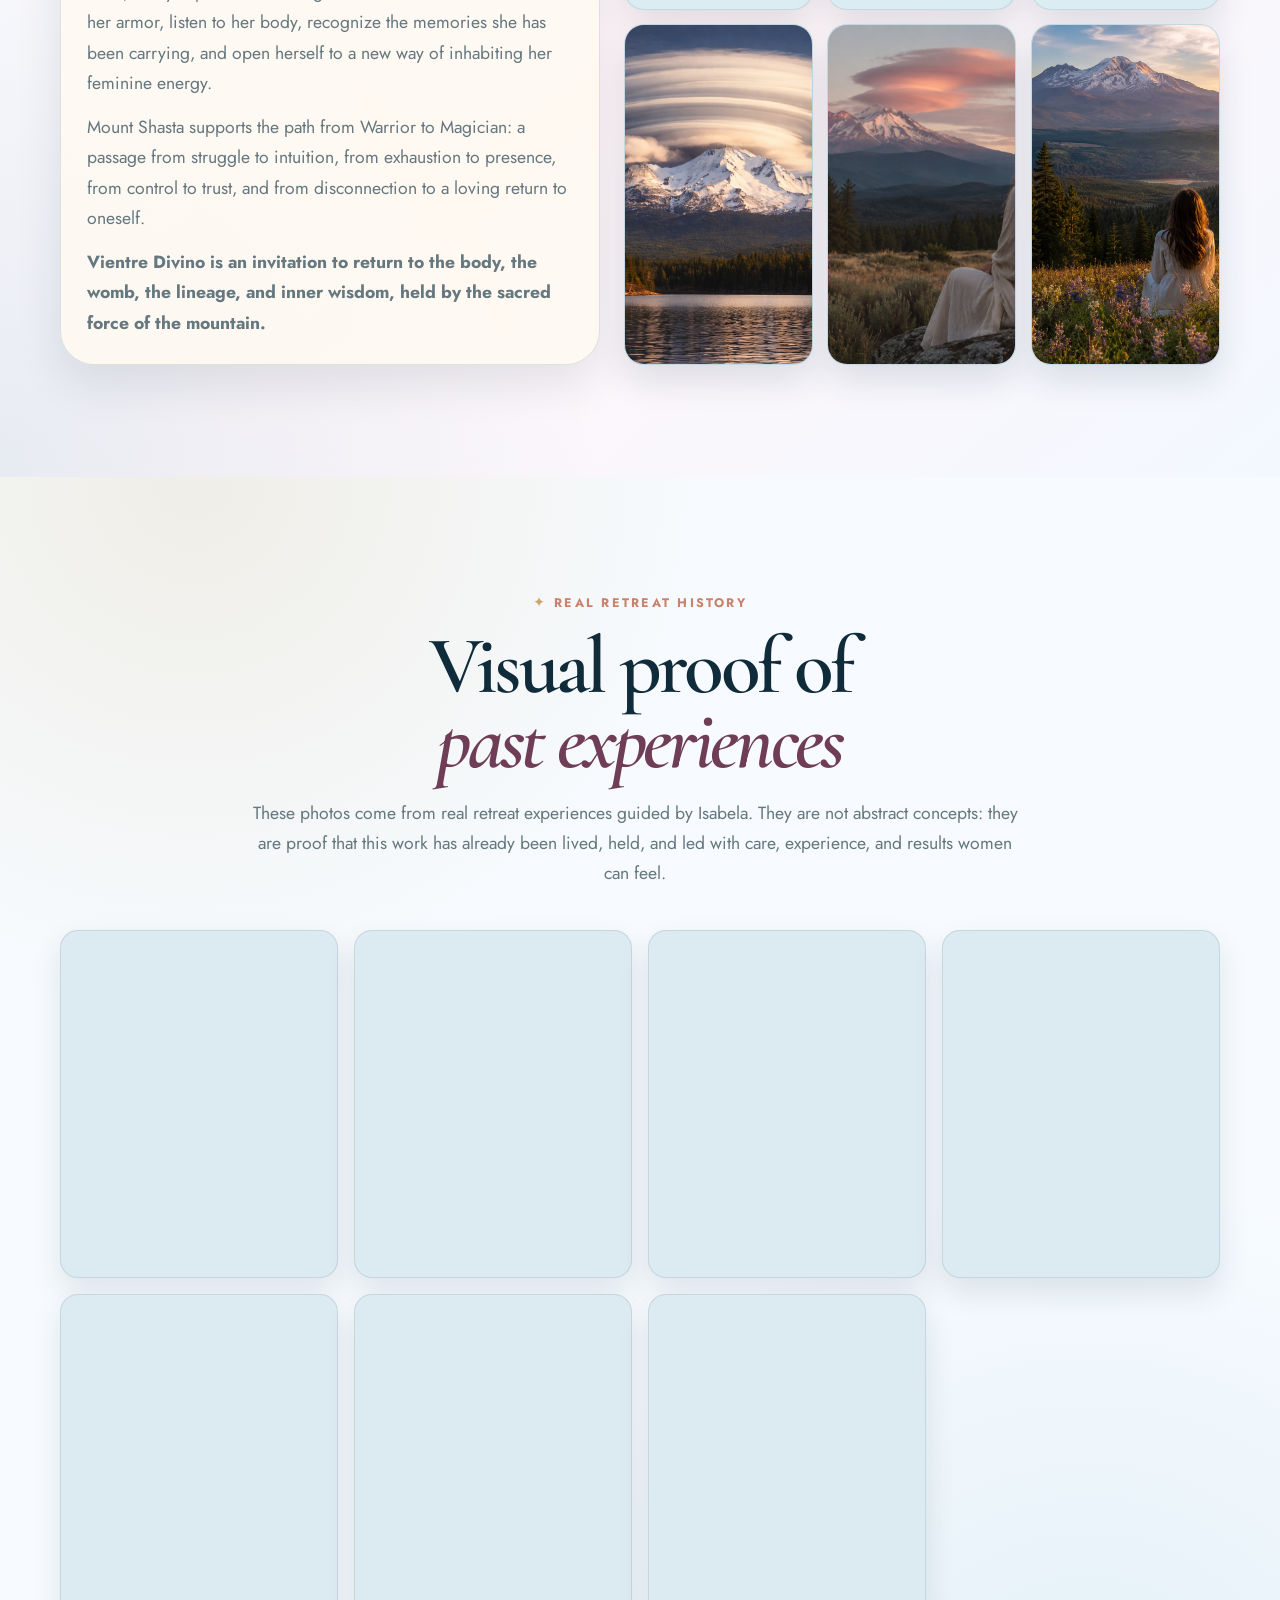
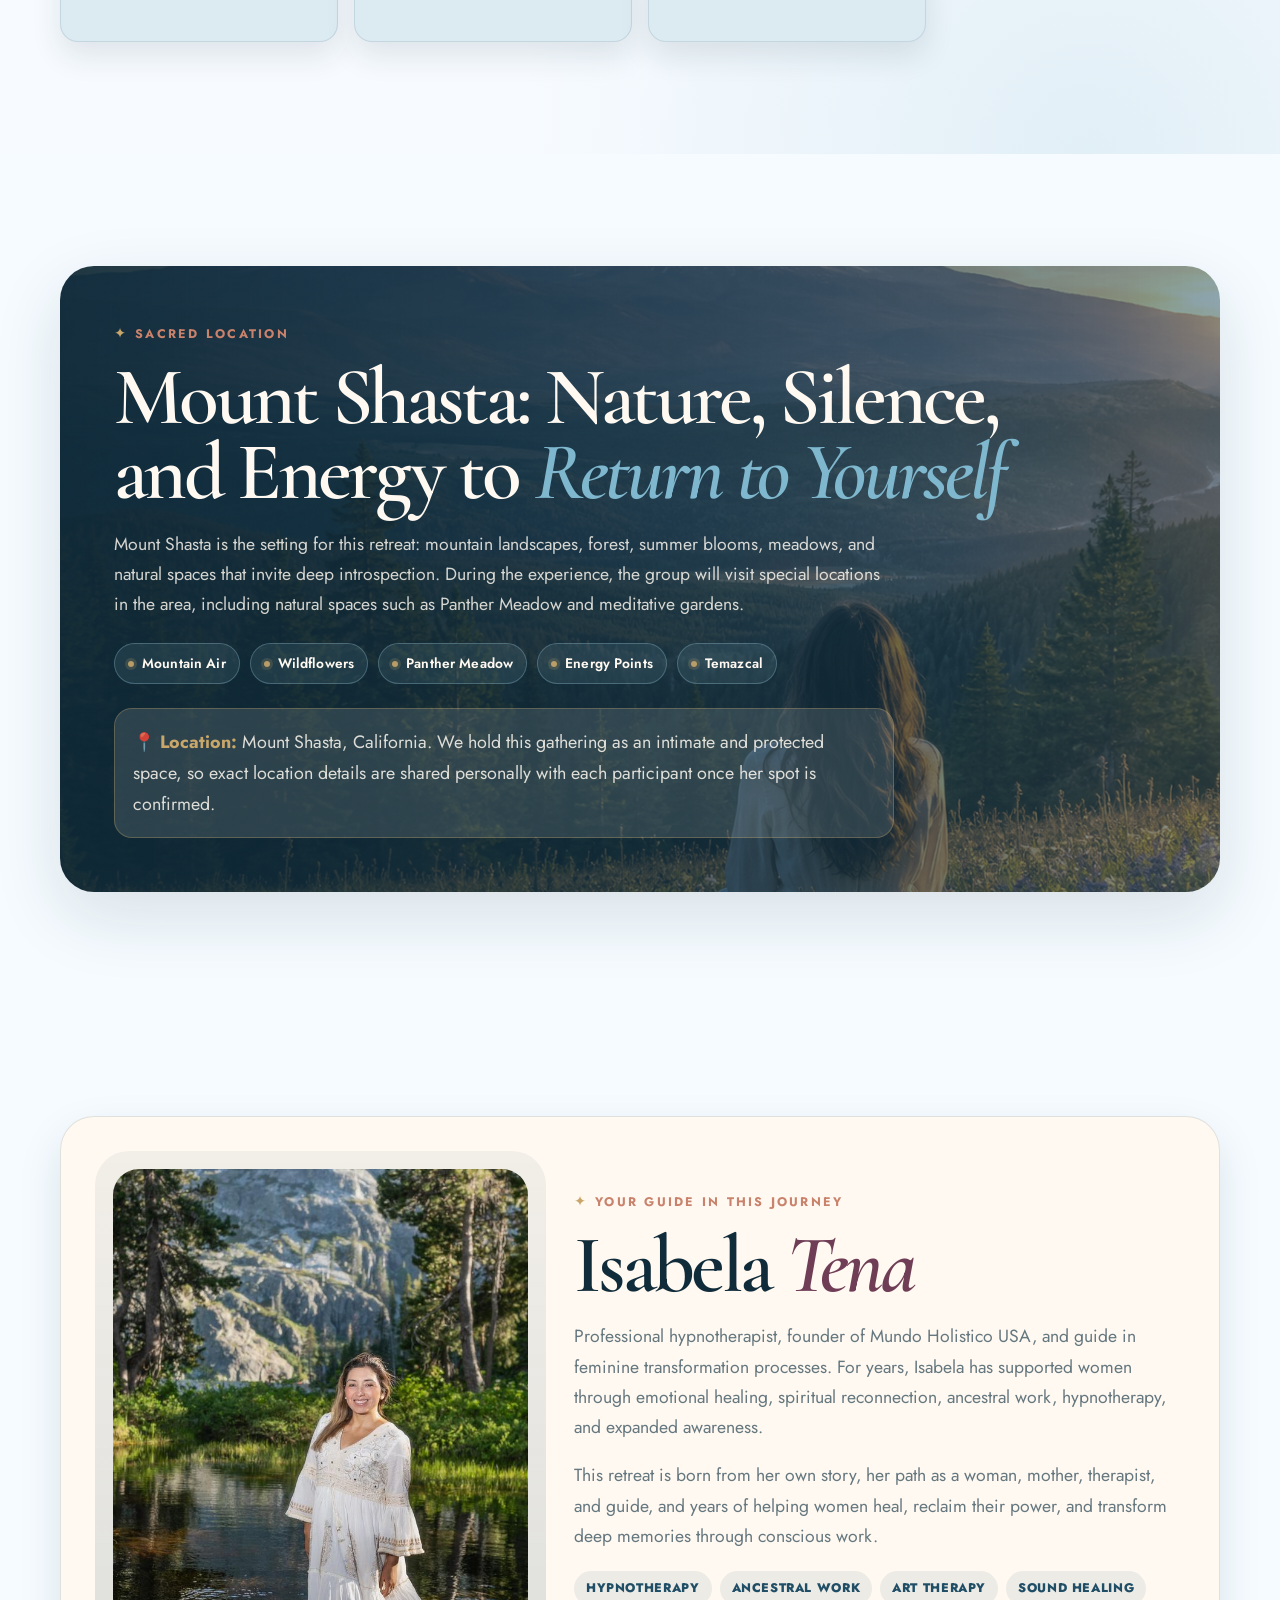
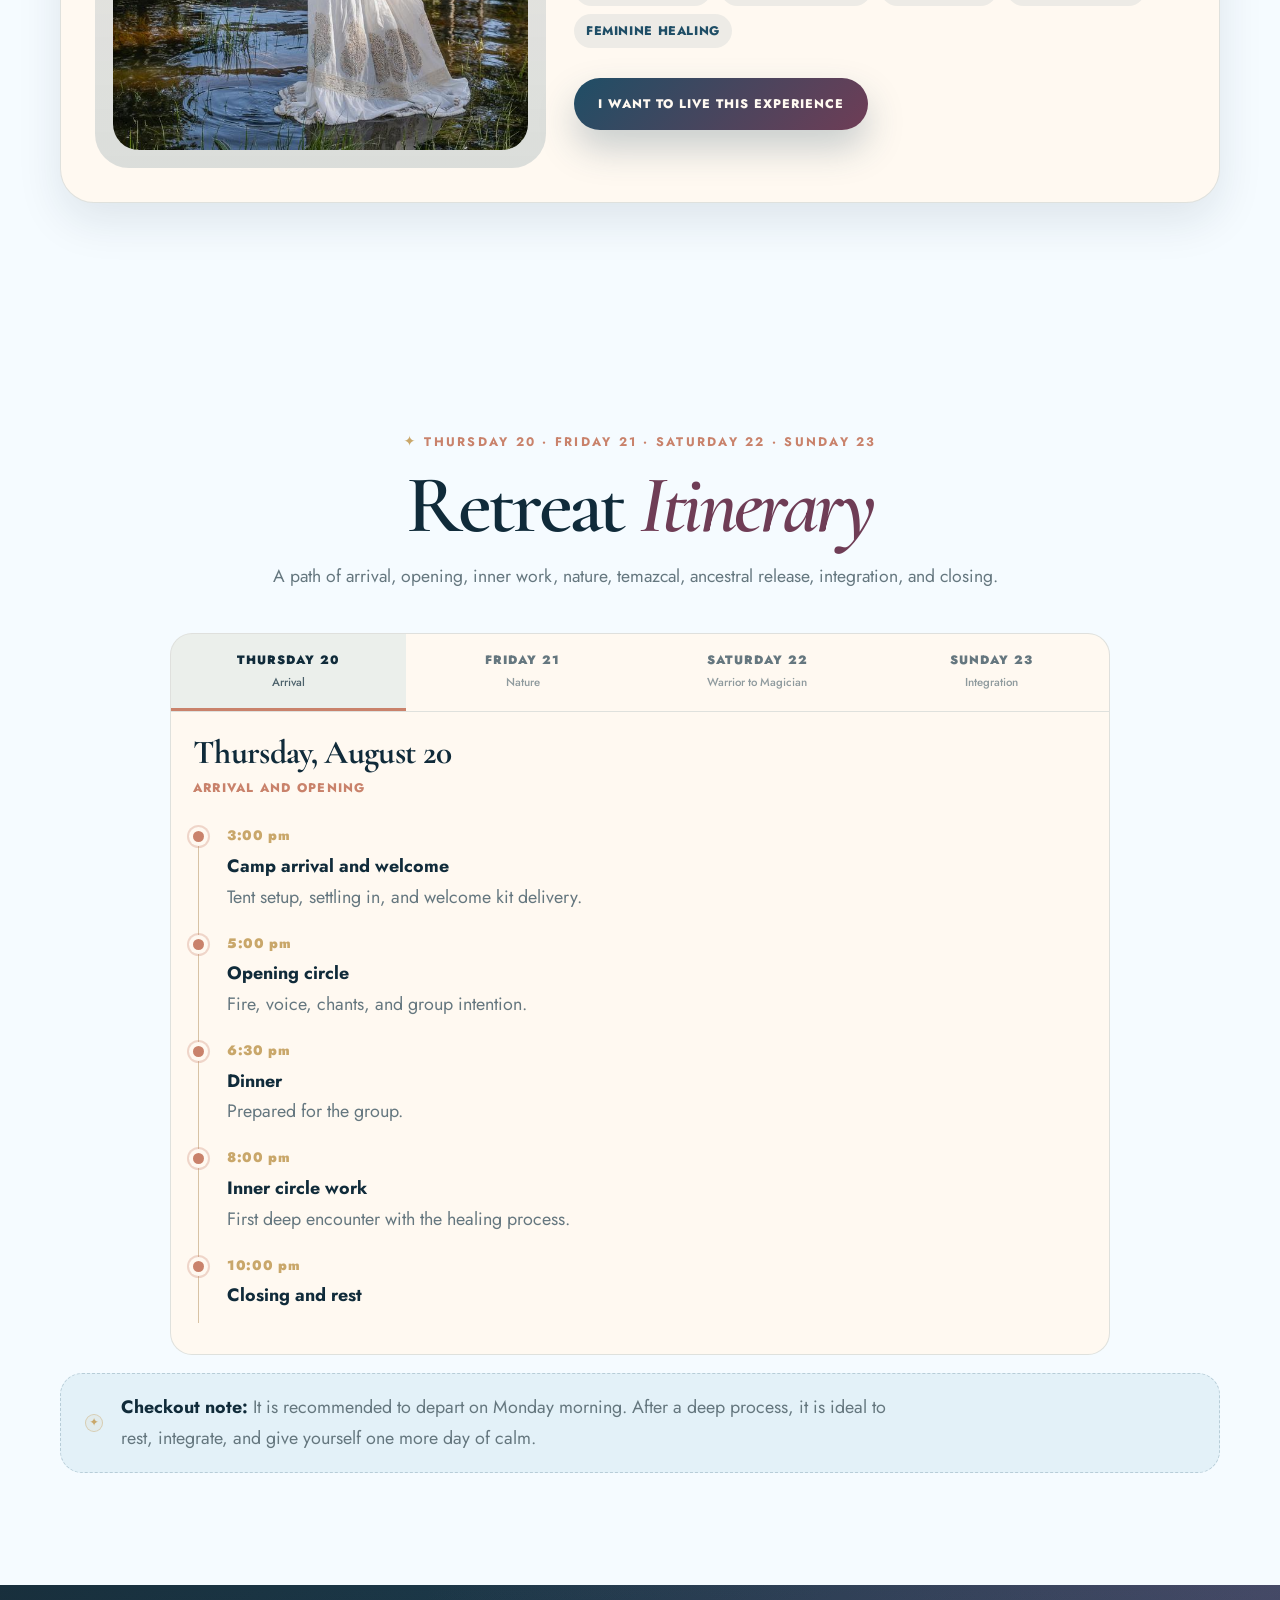
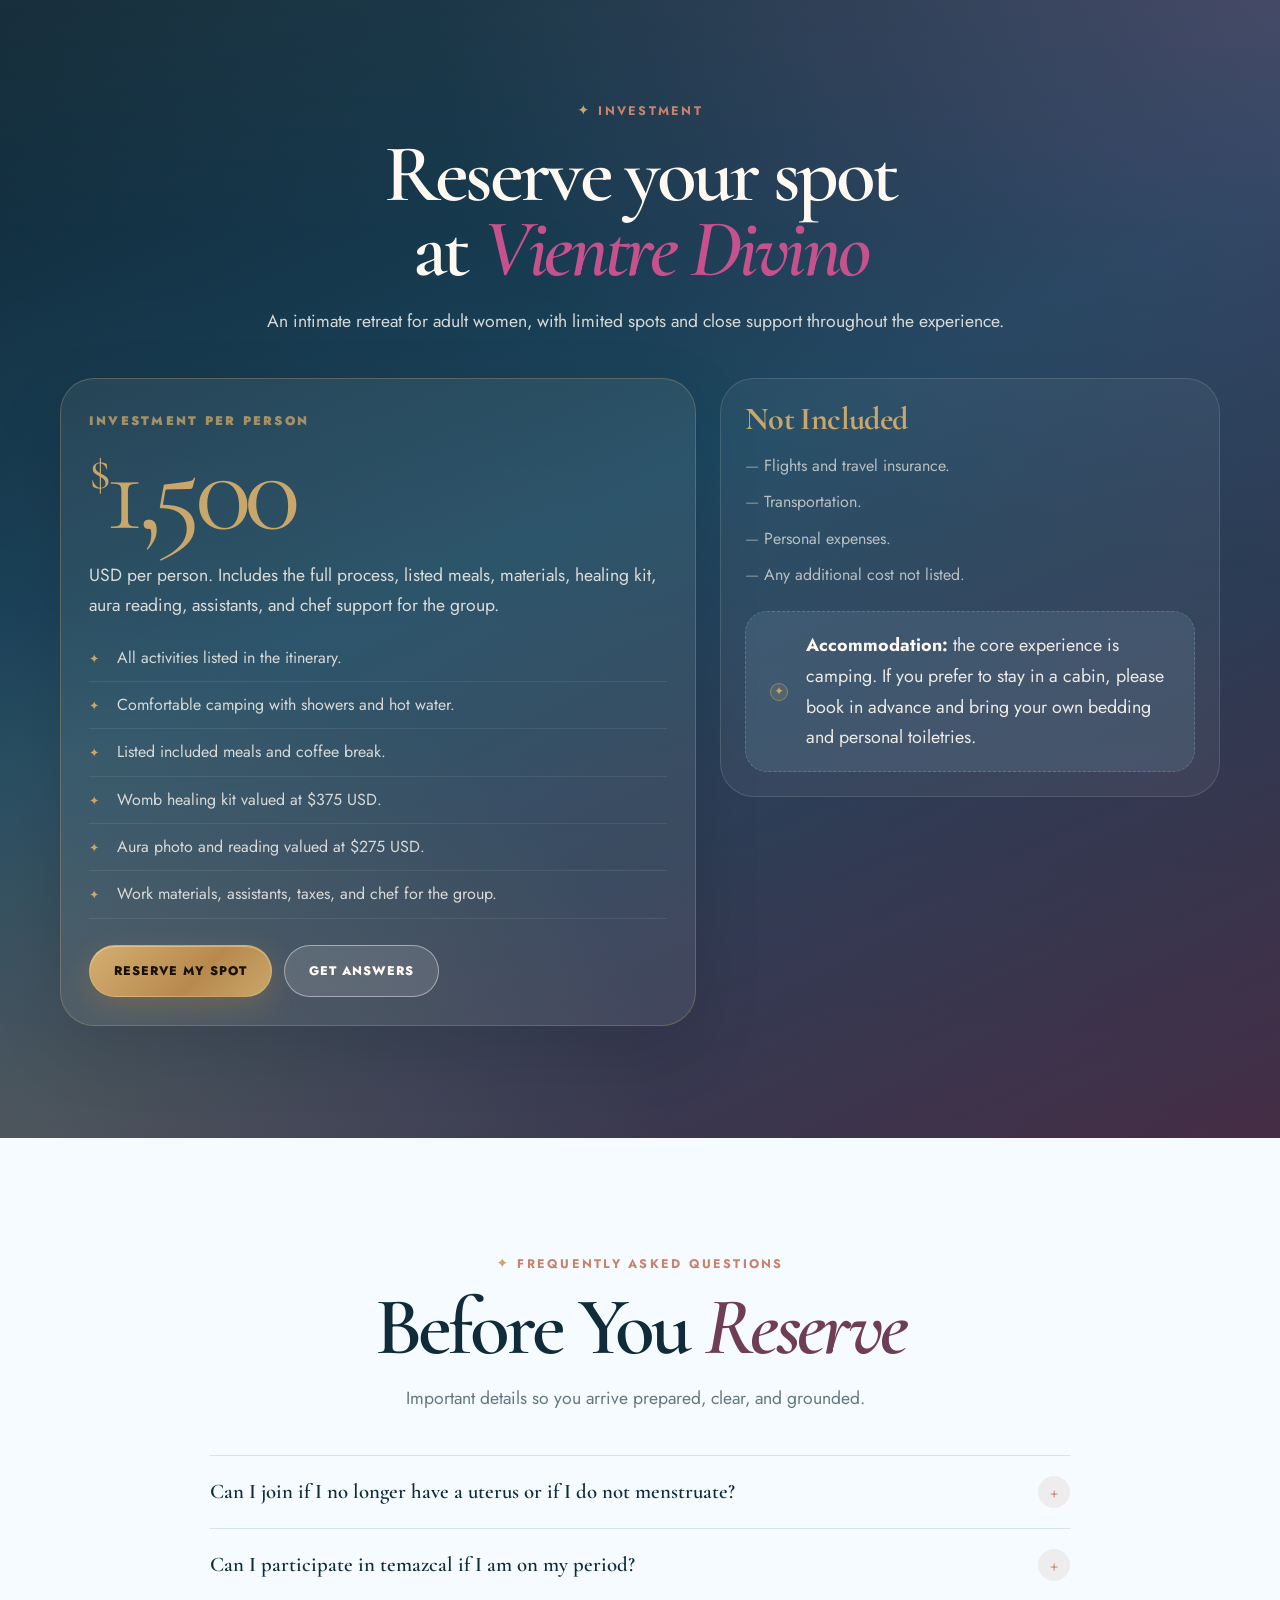
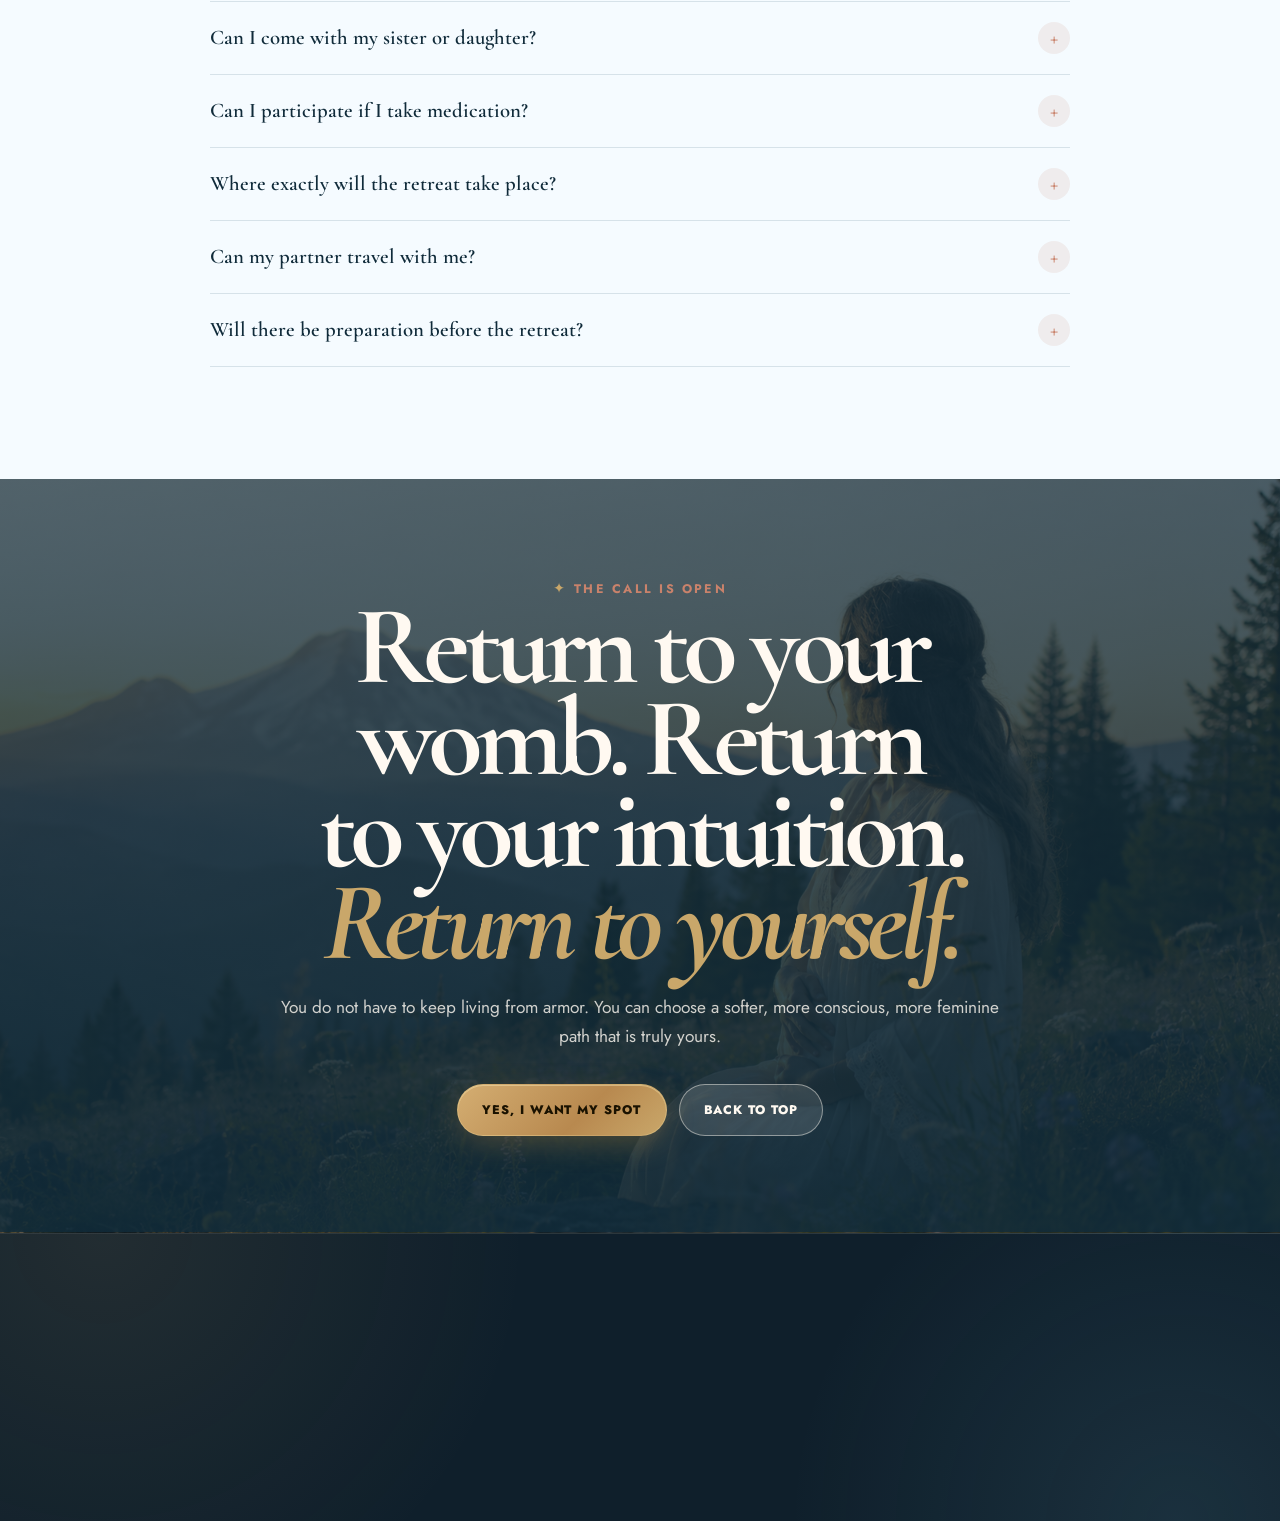
==== commit 1117e1d6: "Update retreat pages and image galleries" ====
--- a/index-en.html
+++ b/index-en.html
@@ -335,7 +335,7 @@
     <section class="section" id="retiro">
       <div class="container split">
         <div class="image-stack reveal">
-          <img src="img/amazona-shasta.png" width="1122" height="1402" decoding="async" alt="Natural mountain and forest landscape" loading="lazy" />
+          <img class="image-stack__main" src="img/isa-tena.jfif" width="1122" height="1402" decoding="async" alt="Isabela Tena portrait" loading="lazy" />
           <img src="img/vientre.png" width="1122" height="1402" decoding="async" alt="Summer wildflowers" loading="lazy" />
         </div>
         <div class="reveal">
@@ -417,10 +417,10 @@
         </div>
         <div class="shasta-media-grid">
           <figure class="shasta-photo reveal"><img src="img/shasta.png" alt="Pink Mount Shasta view" loading="lazy" decoding="async" /></figure>
-          <figure class="shasta-photo reveal"><img src="img/shasta-rosa.png" alt="Pink clouds over Mount Shasta" loading="lazy" decoding="async" /></figure>
-          <figure class="shasta-photo reveal"><img src="img/shasta-mount.webp" alt="Mount Shasta at sunrise" loading="lazy" decoding="async" /></figure>
           <figure class="shasta-photo reveal"><img src="img/sunrise-shasta.png" alt="Sunrise light over Mount Shasta" loading="lazy" decoding="async" /></figure>
-          <figure class="shasta-photo reveal"><img src="img/amazona-shasta.png" alt="Woman in Shasta nature landscape" loading="lazy" decoding="async" /></figure>
+          <figure class="shasta-photo reveal"><img src="img/isa-shasta-night.jpeg" alt="Mount Shasta at night" loading="lazy" decoding="async" /></figure>
+          <figure class="shasta-photo reveal"><img src="img/mount-shasta-bg.png" alt="Panoramic Mount Shasta landscape" loading="lazy" decoding="async" /></figure>
+          <figure class="shasta-photo reveal"><img src="img/shasta-img.png" alt="Natural Mount Shasta scene" loading="lazy" decoding="async" /></figure>
           <figure class="shasta-photo reveal"><img src="img/mount-shasta-nature.png" alt="Mount Shasta natural scenery" loading="lazy" decoding="async" /></figure>
         </div>
       </div>
@@ -438,12 +438,9 @@
           <figure class="proof-shot reveal"><img src="img/experience-1.jpeg" alt="Participants in previous retreat with Isabela 1" loading="lazy" decoding="async" /></figure>
           <figure class="proof-shot reveal"><img src="img/experience-2.jpeg" alt="Participants in previous retreat with Isabela 2" loading="lazy" decoding="async" /></figure>
           <figure class="proof-shot reveal"><img src="img/experience-3.jpeg" alt="Participants in previous retreat with Isabela 3" loading="lazy" decoding="async" /></figure>
-          <figure class="proof-shot reveal"><img src="img/experience-4.jpeg" alt="Participants in previous retreat with Isabela 4" loading="lazy" decoding="async" /></figure>
           <figure class="proof-shot reveal"><img src="img/experience-5.jpeg" alt="Participants in previous retreat with Isabela 5" loading="lazy" decoding="async" /></figure>
           <figure class="proof-shot reveal"><img src="img/experience-6.jpeg" alt="Participants in previous retreat with Isabela 6" loading="lazy" decoding="async" /></figure>
           <figure class="proof-shot reveal"><img src="img/experience-7.jpeg" alt="Participants in previous retreat with Isabela 7" loading="lazy" decoding="async" /></figure>
-          <figure class="proof-shot reveal"><img src="img/experience-8.jpeg" alt="Participants in previous retreat with Isabela 8" loading="lazy" decoding="async" /></figure>
-          <figure class="proof-shot reveal"><img src="img/experience-9.jpeg" alt="Participants in previous retreat with Isabela 9" loading="lazy" decoding="async" /></figure>
         </div>
       </div>
     </section>
@@ -465,7 +462,9 @@
     <section class="section" id="isabela">
       <div class="container">
         <div class="guide-card reveal">
-          <div class="guide-photo" role="img" aria-label="Photo of Isabela Tena"></div>
+          <div class="guide-photo">
+            <img class="guide-photo__img" src="img/tena-foto.jpeg" alt="Photo of Isabela Tena" loading="lazy" decoding="async" />
+          </div>
           <div>
             <span class="label">Your Guide in This Journey</span>
             <h2 class="title">Isabela <em>Tena</em></h2>
--- a/assets/css/site.css
+++ b/assets/css/site.css
@@ -687,6 +687,11 @@
       border-radius: 999px 999px var(--radio-xl) var(--radio-xl);
       box-shadow: var(--sombra-suave);
     }
+    .image-stack img.image-stack__main {
+      object-fit: contain;
+      object-position: center center;
+      background: rgba(16, 43, 58, .1);
+    }
     .image-stack img:nth-child(2) {
       position: absolute;
       right: clamp(0px, 1vw, 8px);
@@ -704,6 +709,10 @@
       .image-stack img {
         width: 92%;
         height: 235px;
+      }
+      .image-stack img.image-stack__main {
+        object-fit: contain;
+        object-position: center center;
       }
       .image-stack img:nth-child(2) {
         width: 64%;
@@ -963,8 +972,8 @@
     }
     .proof-gallery-grid {
       display: grid;
-      gap: 12px;
-      grid-template-columns: repeat(2, minmax(0, 1fr));
+      gap: clamp(10px, 1.2vw, 16px);
+      grid-template-columns: 1fr;
     }
     .proof-shot {
       position: relative;
@@ -973,13 +982,14 @@
       border: 1px solid rgba(31, 78, 102, .13);
       box-shadow: 0 14px 30px rgba(16, 43, 58, .11);
       background: #dceaf2;
-      min-height: 160px;
+      aspect-ratio: 4 / 5;
+      min-height: 0;
       cursor: zoom-in;
     }
     .proof-shot img {
       width: 100%;
       height: 100%;
-      min-height: 160px;
+      min-height: 0;
       object-fit: cover;
       object-position: center;
       transition: transform .35s ease;
@@ -1187,24 +1197,32 @@
       box-shadow: var(--sombra-card);
     }
     .guide-photo {
+      display: grid;
+      place-items: center;
       min-height: clamp(300px, 56vw, 420px);
       border-radius: var(--radio-xl);
       overflow: hidden;
       position: relative;
-      background:
-        linear-gradient(180deg, rgba(31, 78, 102, .06), rgba(31, 78, 102, .2)),
-        url("../../img/isabela-tena.png") center 32% / cover no-repeat;
+      padding: clamp(10px, 1.8vw, 18px);
+      background: linear-gradient(180deg, rgba(31, 78, 102, .06), rgba(31, 78, 102, .16));
+    }
+    .guide-photo__img {
+      width: 100%;
+      height: 100%;
+      max-height: 100%;
+      object-fit: contain;
+      object-position: center center;
+      display: block;
+      border-radius: calc(var(--radio-xl) - 8px);
     }
     @media (max-width: 559px) {
       .guide-photo {
         min-height: 330px;
-        background-position: center 24%, center 24%;
       }
     }
     @media (min-width: 560px) and (max-width: 1019px) {
       .guide-photo {
         min-height: 390px;
-        background-position: center 28%, center 28%;
       }
     }
     .tags { display: flex; flex-wrap: wrap; gap: 8px; margin-top: 20px; }
@@ -1667,7 +1685,7 @@
       .scroll-cue { display: flex; }
       .split { grid-template-columns: .9fr 1.1fr; }
       .shasta-wrap { grid-template-columns: .95fr 1.05fr; }
-      .proof-gallery-grid { grid-template-columns: repeat(4, minmax(0, 1fr)); }
+      .proof-gallery-grid { grid-template-columns: repeat(3, minmax(0, 1fr)); }
       .transform-grid {
         grid-template-columns: repeat(2, minmax(280px, 1fr));
         justify-items: stretch;
@@ -1683,6 +1701,14 @@
         justify-content: space-between;
         align-items: center;
       }
+    }
+
+    @media (min-width: 480px) {
+      .proof-gallery-grid { grid-template-columns: repeat(2, minmax(0, 1fr)); }
+    }
+
+    @media (min-width: 1200px) {
+      .proof-gallery-grid { grid-template-columns: repeat(4, minmax(0, 1fr)); }
     }
 
     @media (min-width: 1020px) {
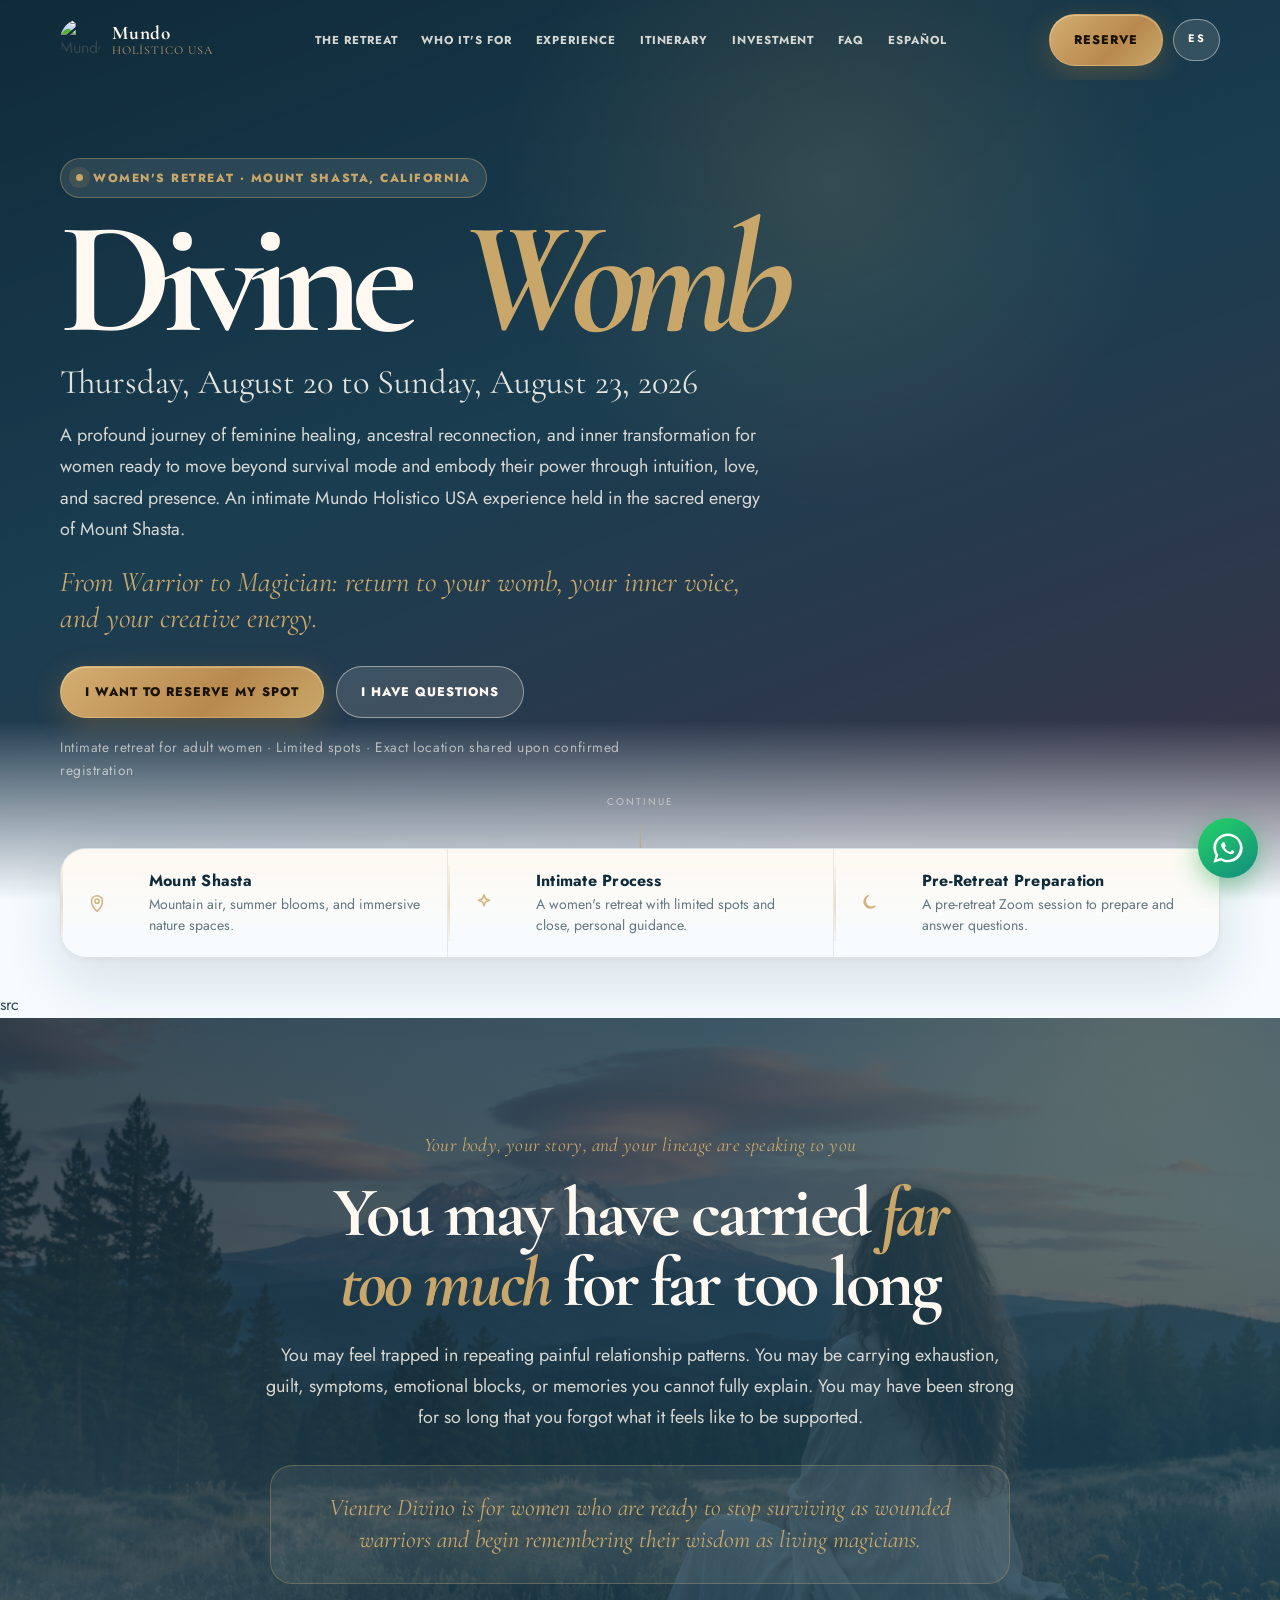
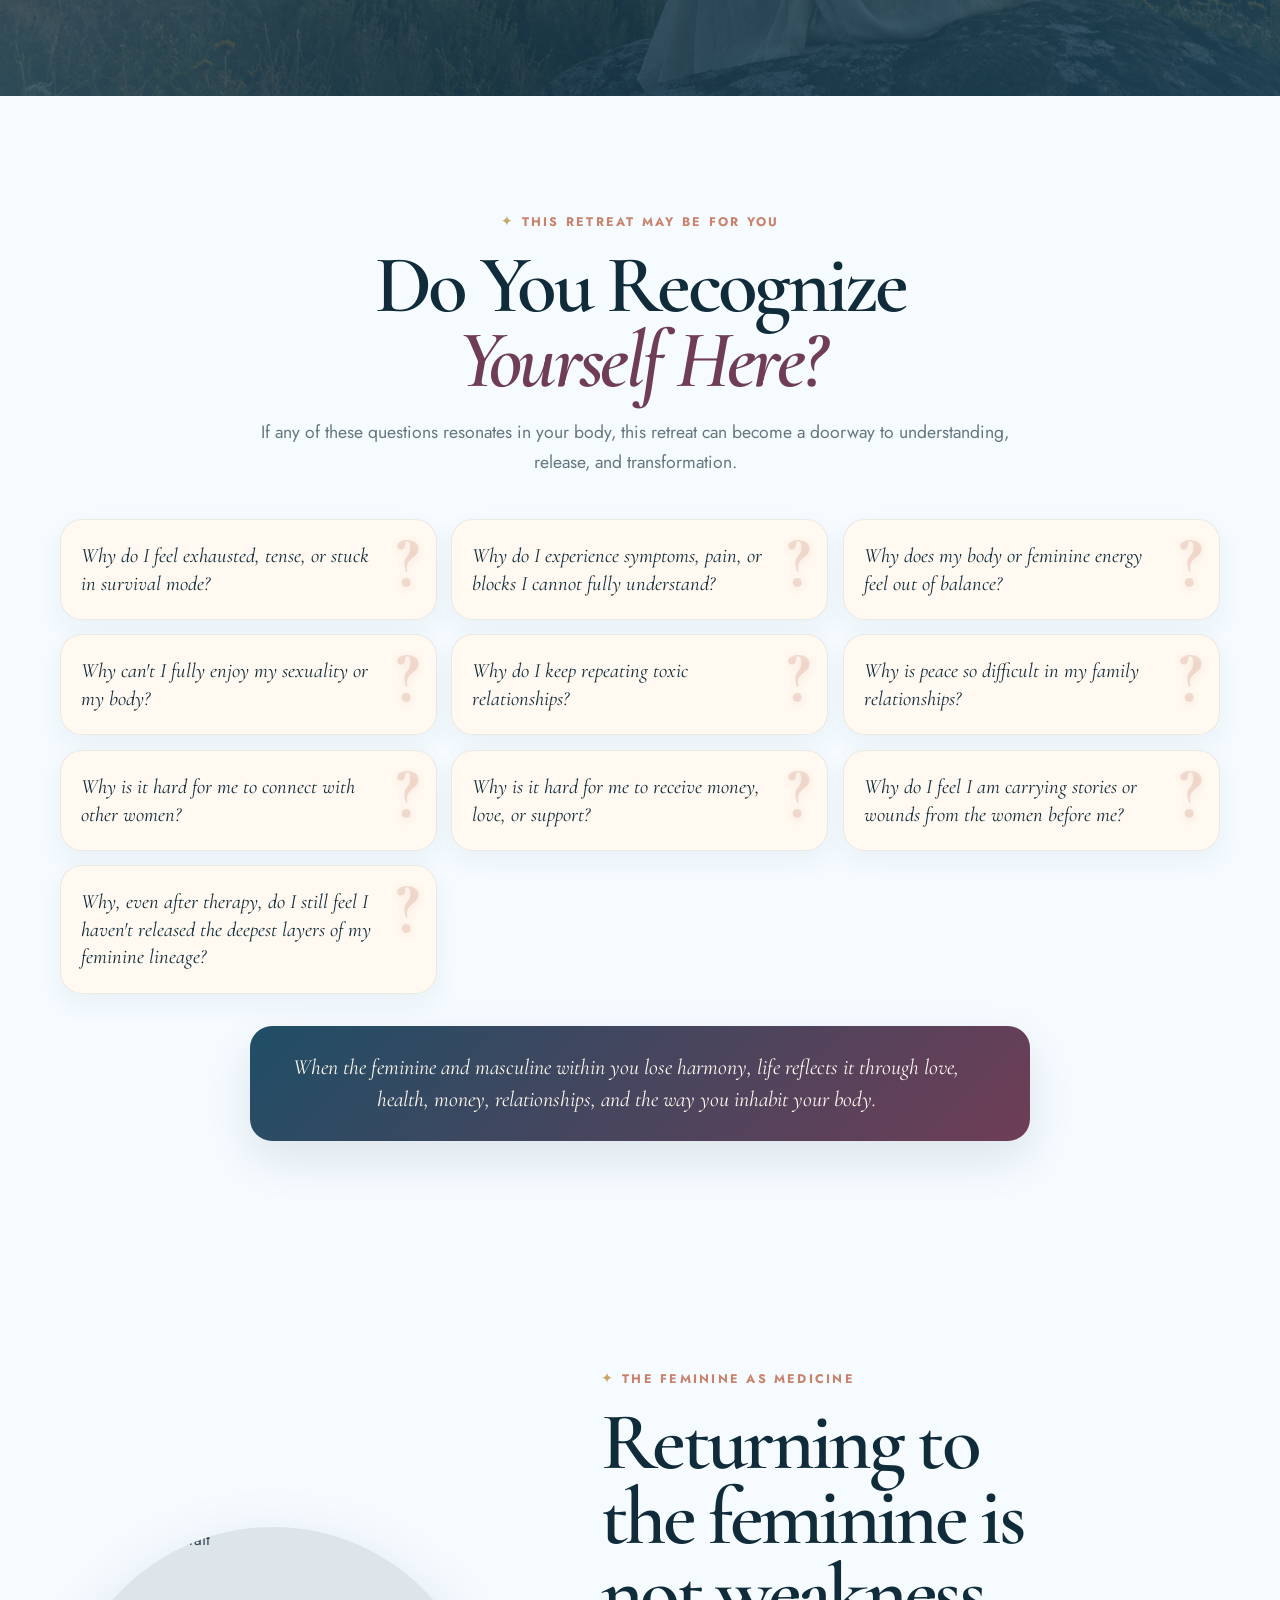
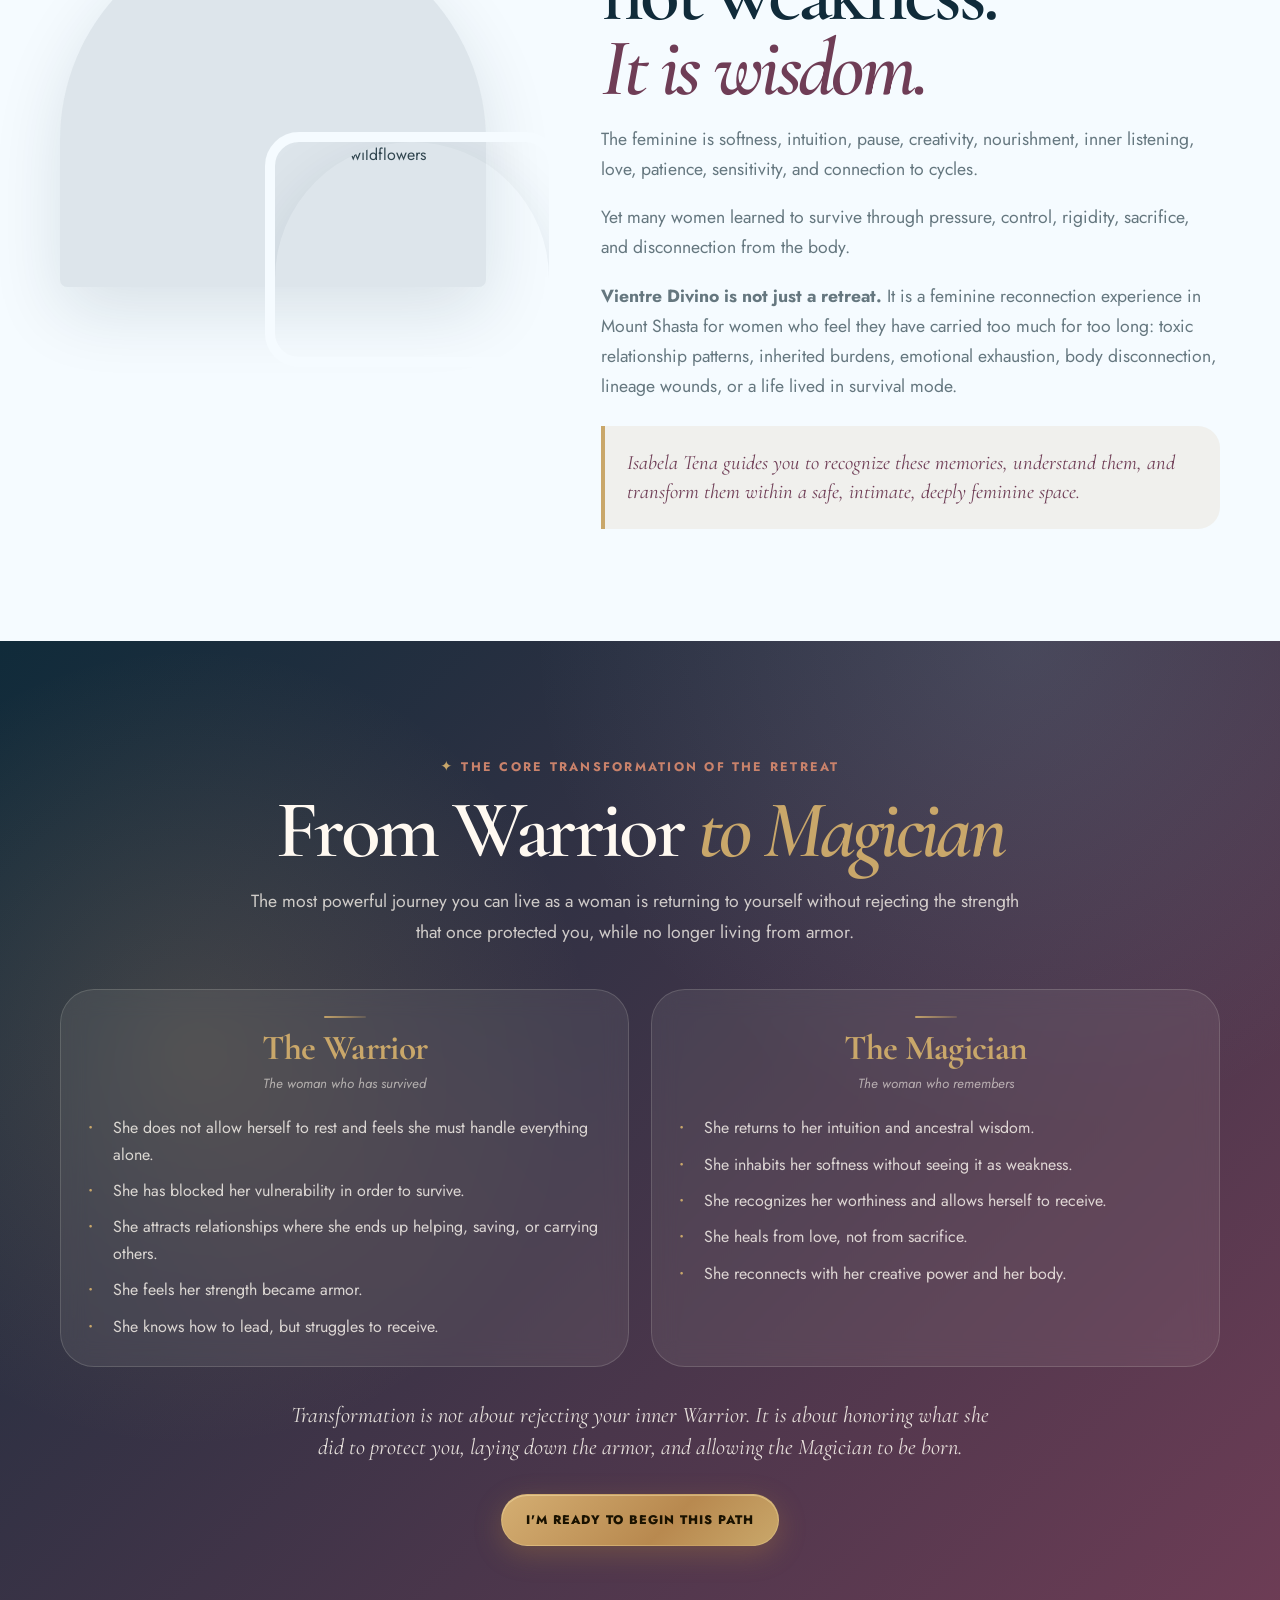
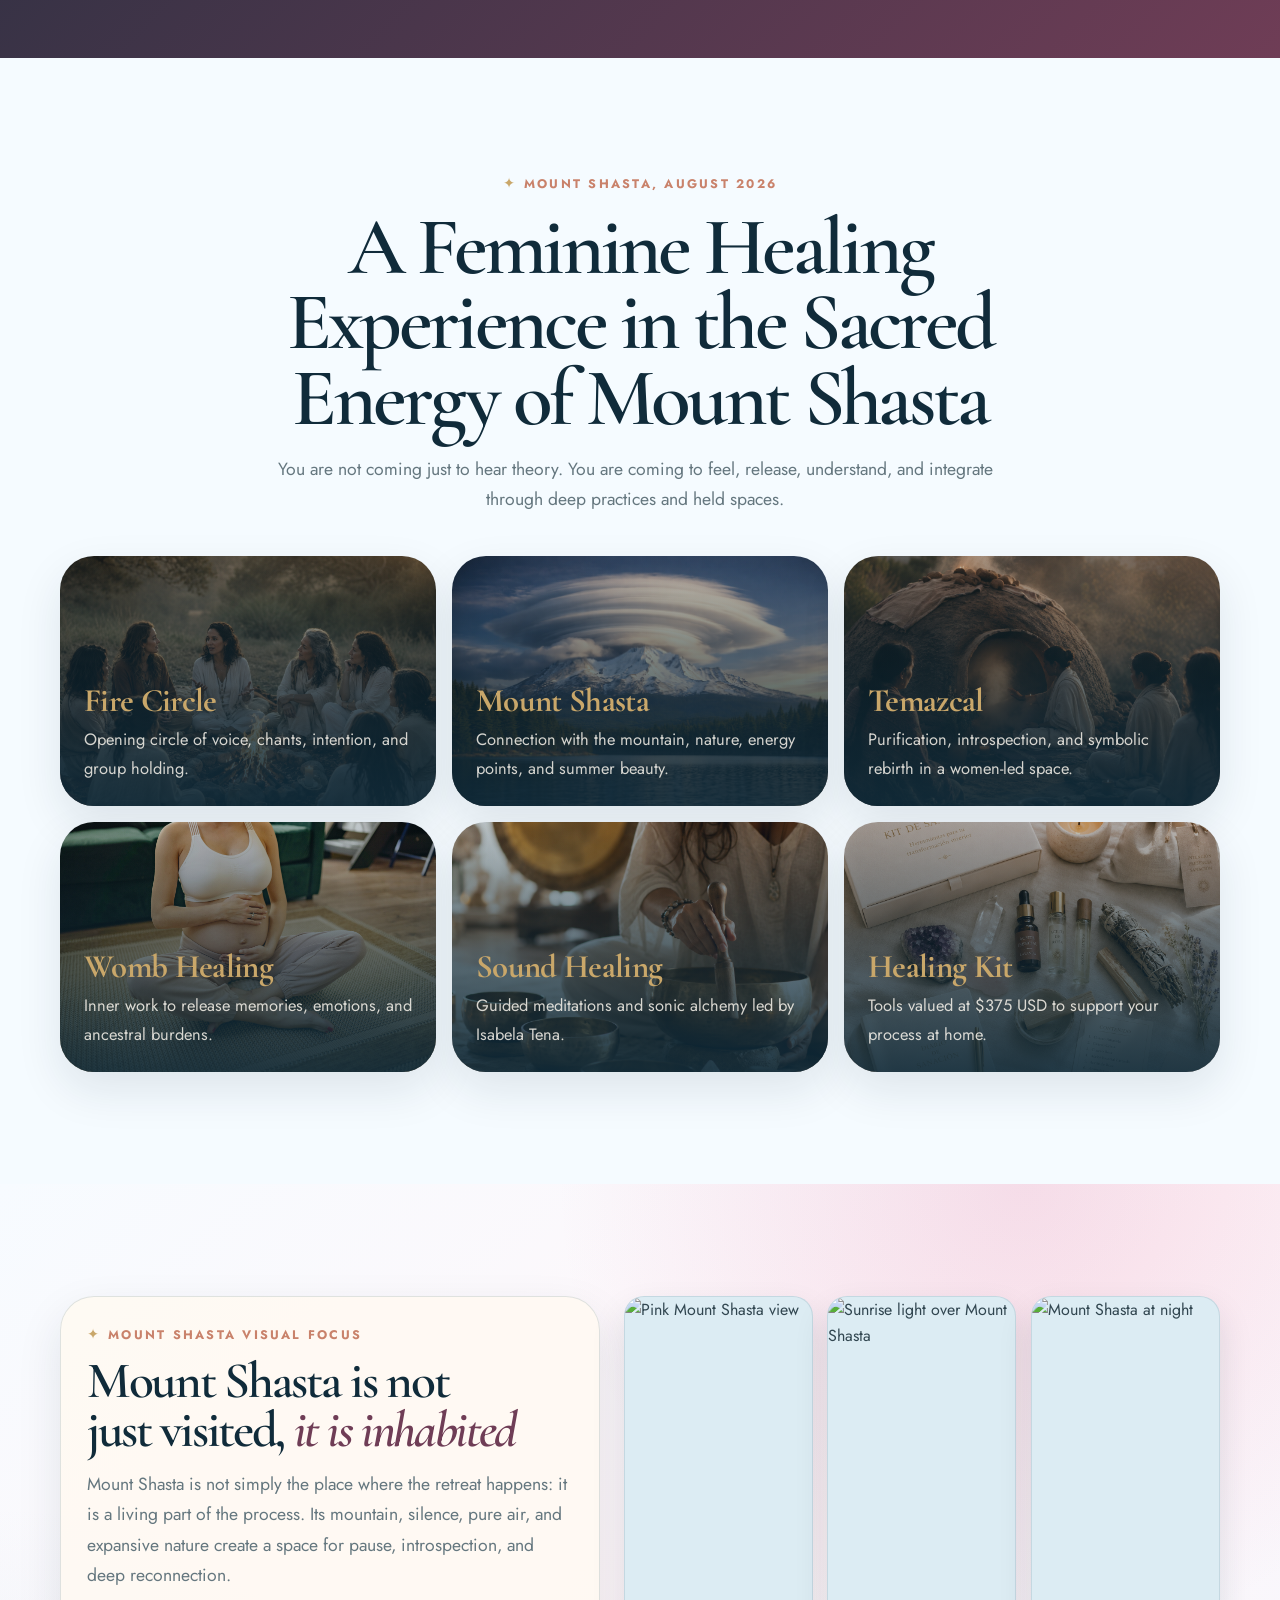
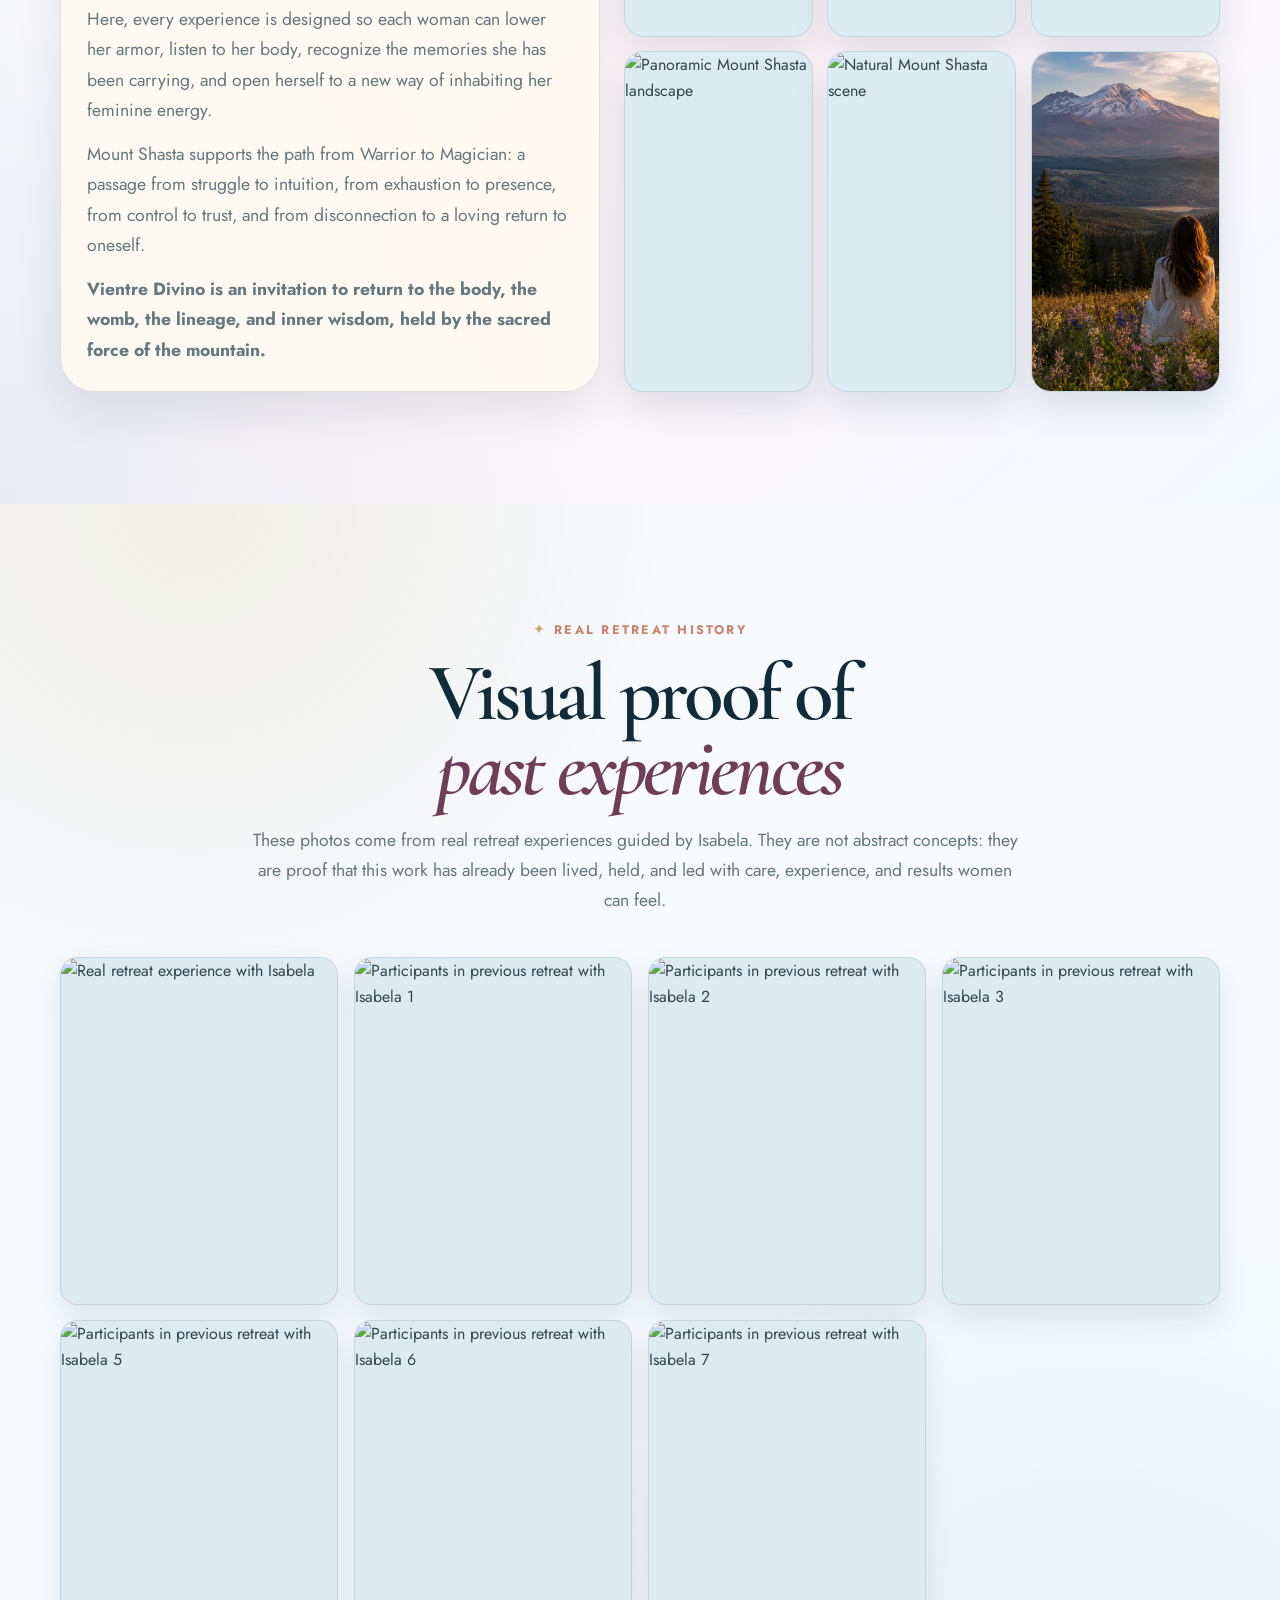
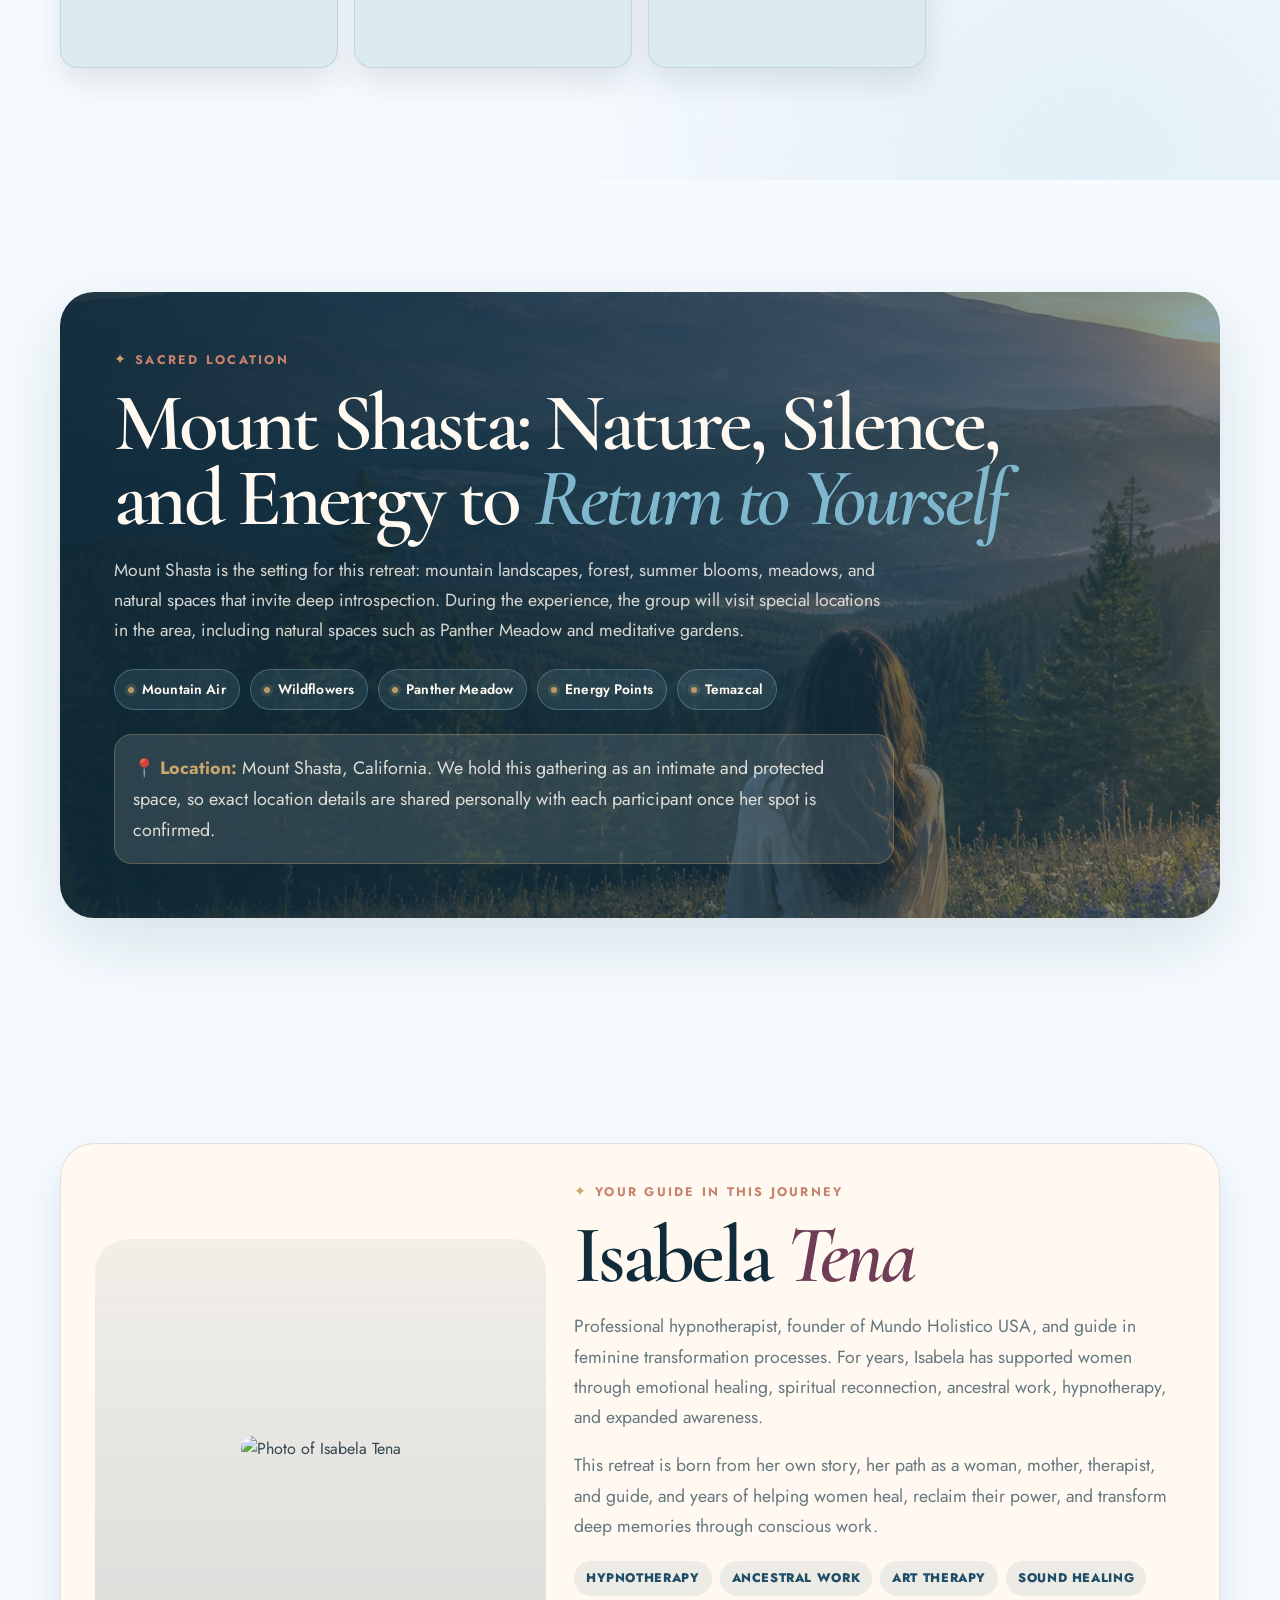
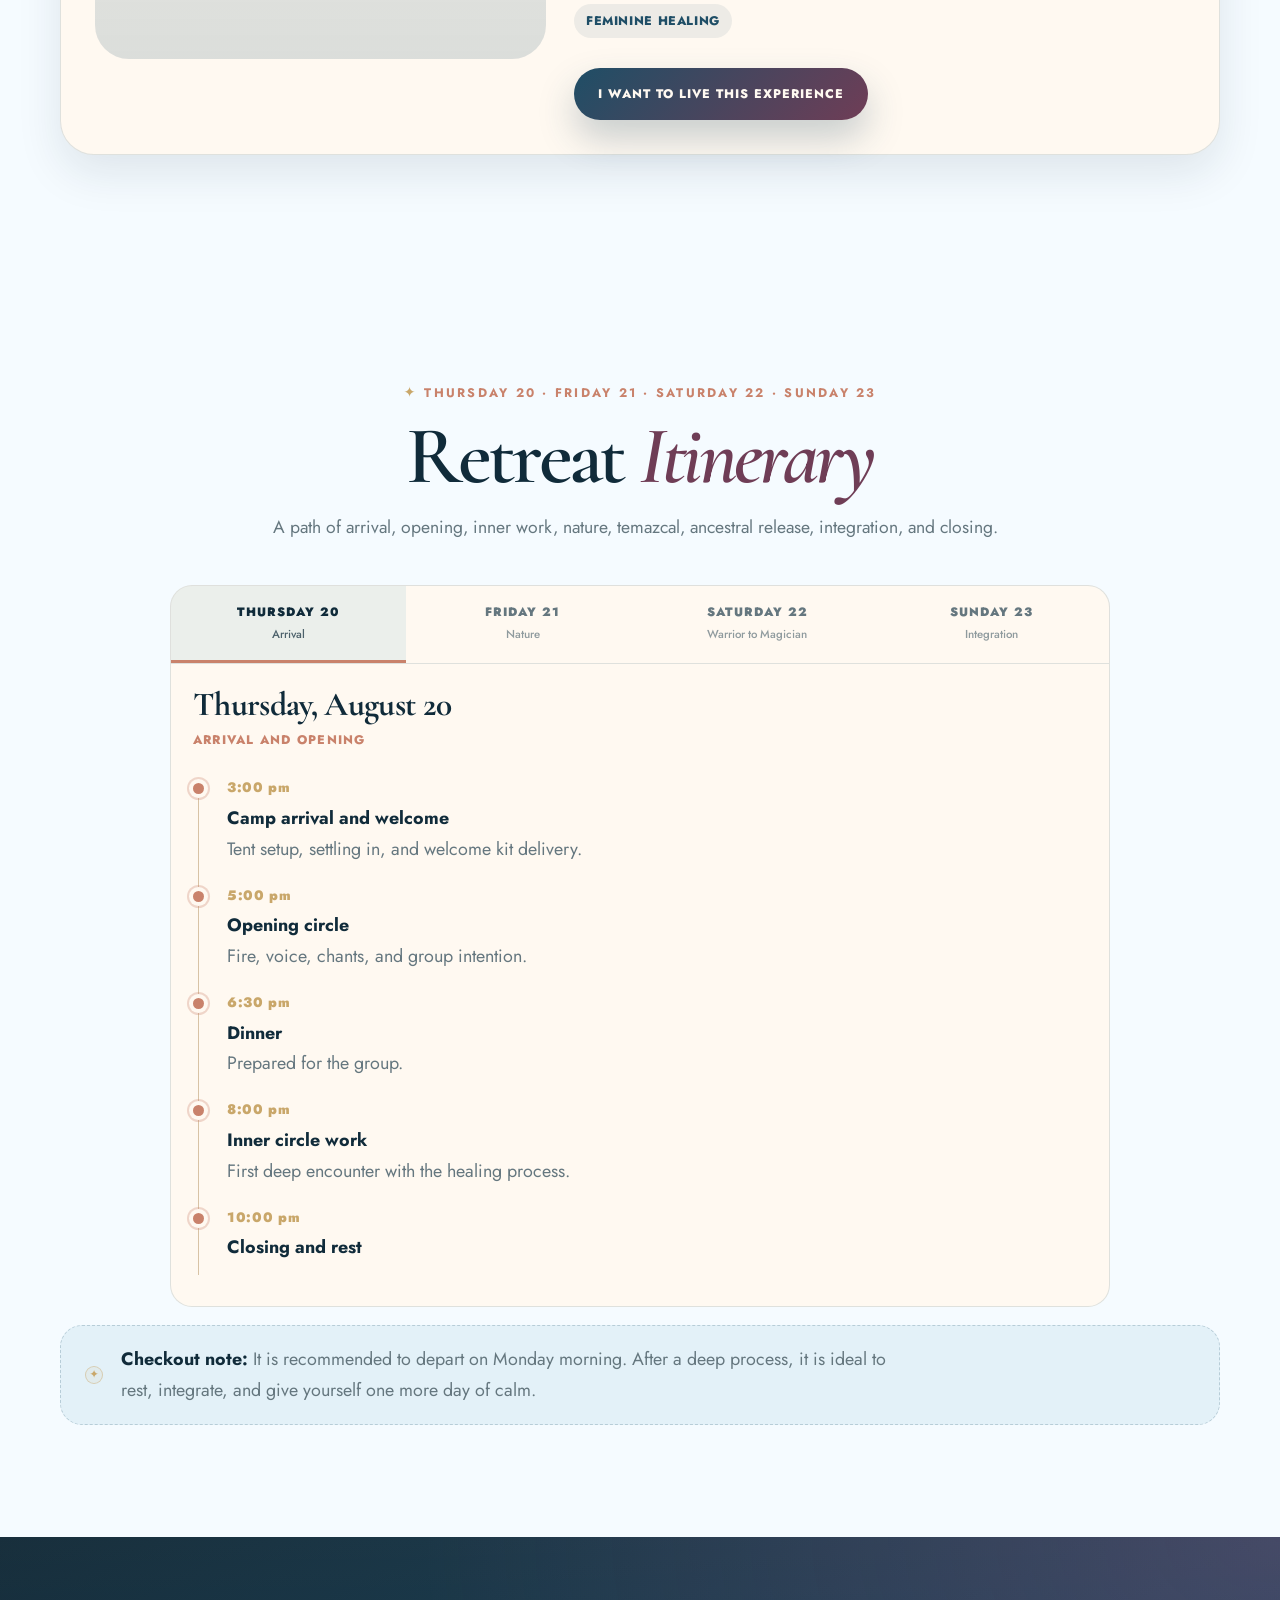
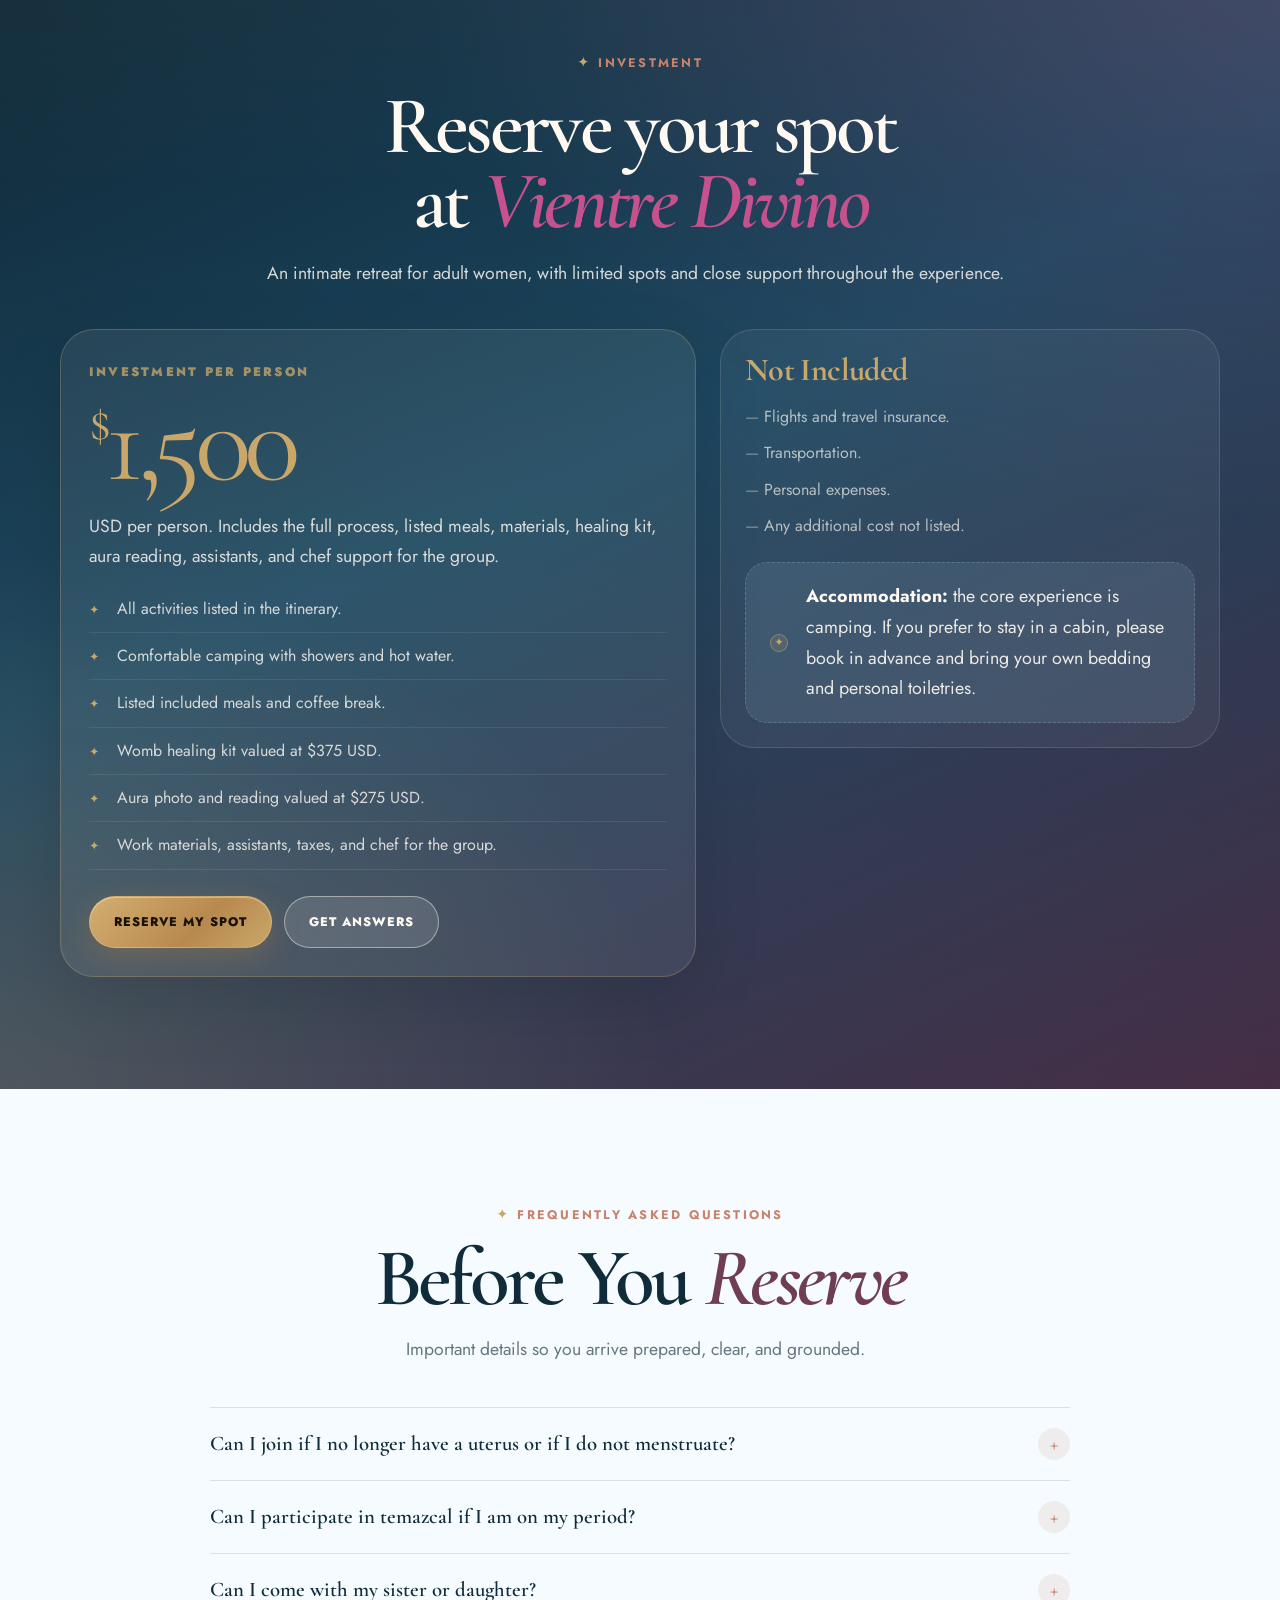
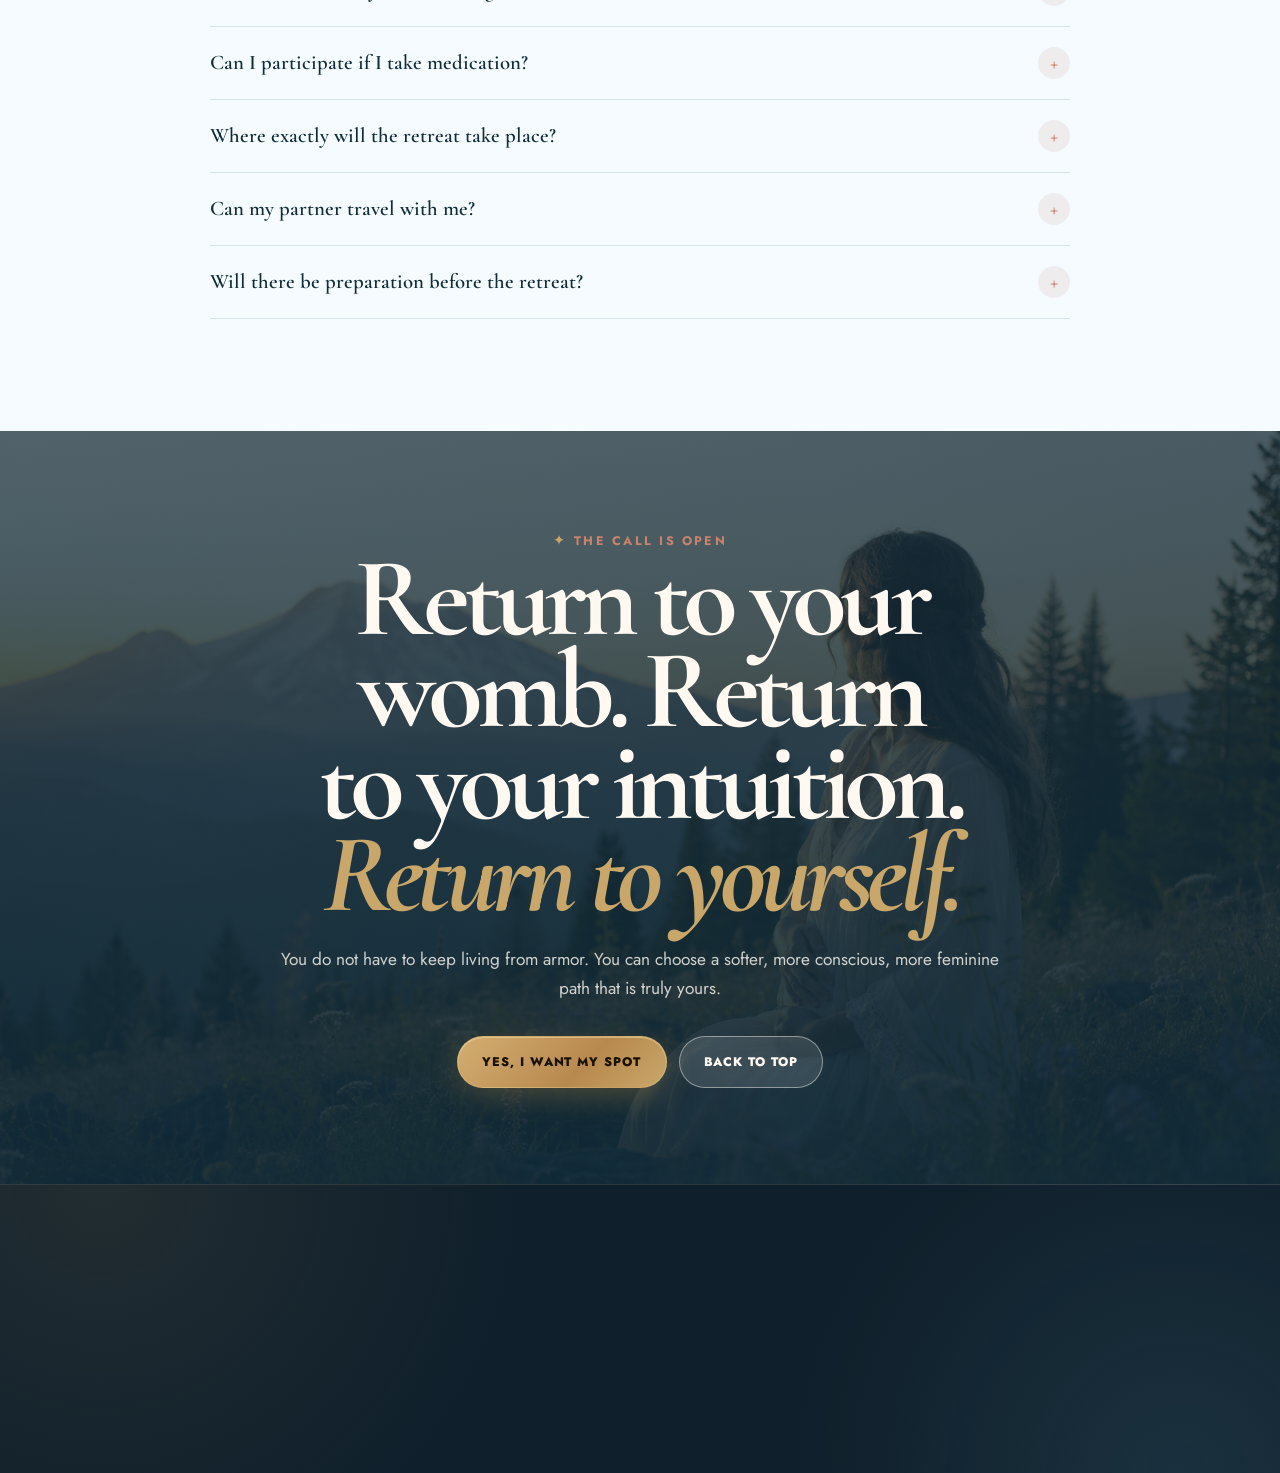
==== commit e1455390: "Fix WebP image stack rendering" ====
--- a/index-en.html
+++ b/index-en.html
@@ -11,7 +11,7 @@
   <link href="https://fonts.googleapis.com/css2?family=Cormorant+Garamond:ital,wght@0,400;0,500;0,600;0,700;1,500;1,600&family=Jost:wght@300;400;500;600;700&display=swap" rel="stylesheet" />
   <link rel="stylesheet" href="https://unpkg.com/aos@next/dist/aos.css" />
 
-    <link rel="preload" as="image" href="img/banner.png" fetchpriority="high" />
+    <link rel="preload" as="image" href="img/webp/banner.webp" fetchpriority="high" />
   <link rel="stylesheet" href="assets/css/site.css" />
   <style>
     :root {
@@ -24,6 +24,7 @@
       --display: "Cormorant Garamond", Georgia, serif;
       --container: 1160px;
     }
+    
 
     * { box-sizing: border-box; margin: 0; padding: 0; }
     html { scroll-behavior: smooth; overflow-x: hidden; }
@@ -137,6 +138,10 @@
         radial-gradient(circle at 65% 20%, rgba(201, 167, 106, .16), transparent 30%),
         linear-gradient(160deg, rgba(16, 43, 58, .82) 0%, rgba(35, 77, 99, .55) 45%, rgba(111, 61, 86, .48) 100%),
         url("img/banner.png");
+      background-image:
+        radial-gradient(circle at 65% 20%, rgba(201, 167, 106, .16), transparent 30%),
+        linear-gradient(160deg, rgba(16, 43, 58, .82) 0%, rgba(35, 77, 99, .55) 45%, rgba(111, 61, 86, .48) 100%),
+        image-set(url("img/webp/banner.webp") type("image/webp"), url("img/banner.png") type("image/png"));
       background-repeat: no-repeat;
       background-size: cover;
       background-position: center 30%;
@@ -225,7 +230,7 @@
   <header class="header" id="header">
     <div class="container nav-wrap">
       <a href="#home" class="brand" aria-label="Mundo Holistico USA home">
-        <img src="img/logo-Mundoholistico.png" width="223" height="191" decoding="async" fetchpriority="high" alt="Mundo Holístico USA" class="brand__logo">
+        <img src="img/webp/logo-Mundoholistico.webp" width="223" height="191" decoding="async" fetchpriority="high" alt="Mundo Holístico USA" class="brand__logo">
         <div class="brand__text">
           <span class="brand__title">Mundo</span>
           <span class="brand__subtitle">Holístico USA</span>
@@ -300,6 +305,7 @@
       </div>
     </div>
 
+    src
     <section class="section hook" id="hook">
       <div class="container narrow reveal">
         <span class="script">Your body, your story, and your lineage are speaking to you</span>
@@ -335,8 +341,14 @@
     <section class="section" id="retiro">
       <div class="container split">
         <div class="image-stack reveal">
-          <img class="image-stack__main" src="img/isa-tena.jfif" width="1122" height="1402" decoding="async" alt="Isabela Tena portrait" loading="lazy" />
-          <img src="img/vientre.png" width="1122" height="1402" decoding="async" alt="Summer wildflowers" loading="lazy" />
+          <picture class="image-stack__main">
+            <source type="image/webp" srcset="img/webp/tena-foto.webp" />
+            <img class="image-stack__main" src="img/tena-foto.jpeg" width="1122" height="1402" decoding="async" alt="Isabela Tena portrait" loading="lazy" />
+          </picture>
+          <picture class="image-stack__secondary">
+            <source type="image/webp" srcset="img/webp/vientre.webp" />
+            <img src="img/vientre.png" width="1122" height="1402" decoding="async" alt="Summer wildflowers" loading="lazy" />
+          </picture>
         </div>
         <div class="reveal">
           <span class="label">The Feminine as Medicine</span>
@@ -416,11 +428,11 @@
           <p class="copy"><strong>Vientre Divino is an invitation to return to the body, the womb, the lineage, and inner wisdom, held by the sacred force of the mountain.</strong></p>
         </div>
         <div class="shasta-media-grid">
-          <figure class="shasta-photo reveal"><img src="img/shasta.png" alt="Pink Mount Shasta view" loading="lazy" decoding="async" /></figure>
-          <figure class="shasta-photo reveal"><img src="img/sunrise-shasta.png" alt="Sunrise light over Mount Shasta" loading="lazy" decoding="async" /></figure>
-          <figure class="shasta-photo reveal"><img src="img/isa-shasta-night.jpeg" alt="Mount Shasta at night" loading="lazy" decoding="async" /></figure>
-          <figure class="shasta-photo reveal"><img src="img/mount-shasta-bg.png" alt="Panoramic Mount Shasta landscape" loading="lazy" decoding="async" /></figure>
-          <figure class="shasta-photo reveal"><img src="img/shasta-img.png" alt="Natural Mount Shasta scene" loading="lazy" decoding="async" /></figure>
+          <figure class="shasta-photo reveal"><picture><source type="image/webp" srcset="img/webp/shasta.webp" /><img src="img/shasta.png" alt="Pink Mount Shasta view" loading="lazy" decoding="async" /></picture></figure>
+          <figure class="shasta-photo reveal"><picture><source type="image/webp" srcset="img/webp/sunrise-shasta.webp" /><img src="img/sunrise-shasta.png" alt="Sunrise light over Mount Shasta" loading="lazy" decoding="async" /></picture></figure>
+          <figure class="shasta-photo reveal"><picture><source type="image/webp" srcset="img/webp/isa-shasta-night.webp" /><img src="img/isa-shasta-night.jpeg" alt="Mount Shasta at night" loading="lazy" decoding="async" /></picture></figure>
+          <figure class="shasta-photo reveal"><picture><source type="image/webp" srcset="img/webp/mount-shasta-bg.webp" /><img src="img/mount-shasta-bg.png" alt="Panoramic Mount Shasta landscape" loading="lazy" decoding="async" /></picture></figure>
+          <figure class="shasta-photo reveal"><picture><source type="image/webp" srcset="img/webp/shasta-img.webp" /><img src="img/shasta-img.png" alt="Natural Mount Shasta scene" loading="lazy" decoding="async" /></picture></figure>
           <figure class="shasta-photo reveal"><img src="img/mount-shasta-nature.png" alt="Mount Shasta natural scenery" loading="lazy" decoding="async" /></figure>
         </div>
       </div>
@@ -434,13 +446,13 @@
           <p class="copy">These photos come from real retreat experiences guided by Isabela. They are not abstract concepts: they are proof that this work has already been lived, held, and led with care, experience, and results women can feel.</p>
         </div>
         <div class="proof-gallery-grid">
-          <figure class="proof-shot reveal"><img src="img/experience.jpeg" alt="Real retreat experience with Isabela" loading="lazy" decoding="async" /></figure>
-          <figure class="proof-shot reveal"><img src="img/experience-1.jpeg" alt="Participants in previous retreat with Isabela 1" loading="lazy" decoding="async" /></figure>
-          <figure class="proof-shot reveal"><img src="img/experience-2.jpeg" alt="Participants in previous retreat with Isabela 2" loading="lazy" decoding="async" /></figure>
-          <figure class="proof-shot reveal"><img src="img/experience-3.jpeg" alt="Participants in previous retreat with Isabela 3" loading="lazy" decoding="async" /></figure>
-          <figure class="proof-shot reveal"><img src="img/experience-5.jpeg" alt="Participants in previous retreat with Isabela 5" loading="lazy" decoding="async" /></figure>
-          <figure class="proof-shot reveal"><img src="img/experience-6.jpeg" alt="Participants in previous retreat with Isabela 6" loading="lazy" decoding="async" /></figure>
-          <figure class="proof-shot reveal"><img src="img/experience-7.jpeg" alt="Participants in previous retreat with Isabela 7" loading="lazy" decoding="async" /></figure>
+          <figure class="proof-shot reveal"><picture><source type="image/webp" srcset="img/webp/experience.webp" /><img src="img/experience.jpeg" alt="Real retreat experience with Isabela" loading="lazy" decoding="async" /></picture></figure>
+          <figure class="proof-shot reveal"><picture><source type="image/webp" srcset="img/webp/experience-1.webp" /><img src="img/experience-1.jpeg" alt="Participants in previous retreat with Isabela 1" loading="lazy" decoding="async" /></picture></figure>
+          <figure class="proof-shot reveal"><picture><source type="image/webp" srcset="img/webp/experience-2.webp" /><img src="img/experience-2.jpeg" alt="Participants in previous retreat with Isabela 2" loading="lazy" decoding="async" /></picture></figure>
+          <figure class="proof-shot reveal"><picture><source type="image/webp" srcset="img/webp/experience-3.webp" /><img src="img/experience-3.jpeg" alt="Participants in previous retreat with Isabela 3" loading="lazy" decoding="async" /></picture></figure>
+          <figure class="proof-shot reveal"><picture><source type="image/webp" srcset="img/webp/experience-5.webp" /><img src="img/experience-5.jpeg" alt="Participants in previous retreat with Isabela 5" loading="lazy" decoding="async" /></picture></figure>
+          <figure class="proof-shot reveal"><picture><source type="image/webp" srcset="img/webp/experience-6.webp" /><img src="img/experience-6.jpeg" alt="Participants in previous retreat with Isabela 6" loading="lazy" decoding="async" /></picture></figure>
+          <figure class="proof-shot reveal"><picture><source type="image/webp" srcset="img/webp/experience-7.webp" /><img src="img/experience-7.jpeg" alt="Participants in previous retreat with Isabela 7" loading="lazy" decoding="async" /></picture></figure>
         </div>
       </div>
     </section>
@@ -463,7 +475,10 @@
       <div class="container">
         <div class="guide-card reveal">
           <div class="guide-photo">
-            <img class="guide-photo__img" src="img/tena-foto.jpeg" alt="Photo of Isabela Tena" loading="lazy" decoding="async" />
+            <picture>
+              <source type="image/webp" srcset="img/webp/tena-foto.webp" />
+              <img class="guide-photo__img" src="img/tena-foto.jpeg" alt="Photo of Isabela Tena" loading="lazy" decoding="async" />
+            </picture>
           </div>
           <div>
             <span class="label">Your Guide in This Journey</span>
--- a/assets/css/site.css
+++ b/assets/css/site.css
@@ -679,42 +679,50 @@
       position: relative;
       min-height: clamp(320px, 78vw, 440px);
     }
-    .image-stack img {
-      width: 84%;
-      height: clamp(250px, 58vw, 360px);
+    .image-stack picture {
+      display: block;
+    }
+    .image-stack picture img {
+      display: block;
+      width: 100%;
+      height: 100%;
       object-fit: cover;
       object-position: center 42%;
       border-radius: 999px 999px var(--radio-xl) var(--radio-xl);
       box-shadow: var(--sombra-suave);
     }
-    .image-stack img.image-stack__main {
+    .image-stack picture.image-stack__main {
+      width: 84%;
+      height: clamp(250px, 58vw, 360px);
+    }
+    .image-stack picture.image-stack__main img {
       object-fit: contain;
       object-position: center center;
       background: rgba(16, 43, 58, .1);
     }
-    .image-stack img:nth-child(2) {
+    .image-stack picture.image-stack__secondary {
       position: absolute;
       right: clamp(0px, 1vw, 8px);
       bottom: 0;
       width: 58%;
       height: clamp(170px, 38vw, 235px);
-      object-position: center 40%;
       border: 10px solid var(--azul-bruma);
       border-radius: var(--radio-xl);
+      overflow: hidden;
     }
     @media (max-width: 559px) {
       .image-stack {
         min-height: 320px;
       }
-      .image-stack img {
+      .image-stack picture.image-stack__main {
         width: 92%;
         height: 235px;
       }
-      .image-stack img.image-stack__main {
+      .image-stack picture.image-stack__main img {
         object-fit: contain;
         object-position: center center;
       }
-      .image-stack img:nth-child(2) {
+      .image-stack picture.image-stack__secondary {
         width: 64%;
         height: 150px;
         border-width: 7px;
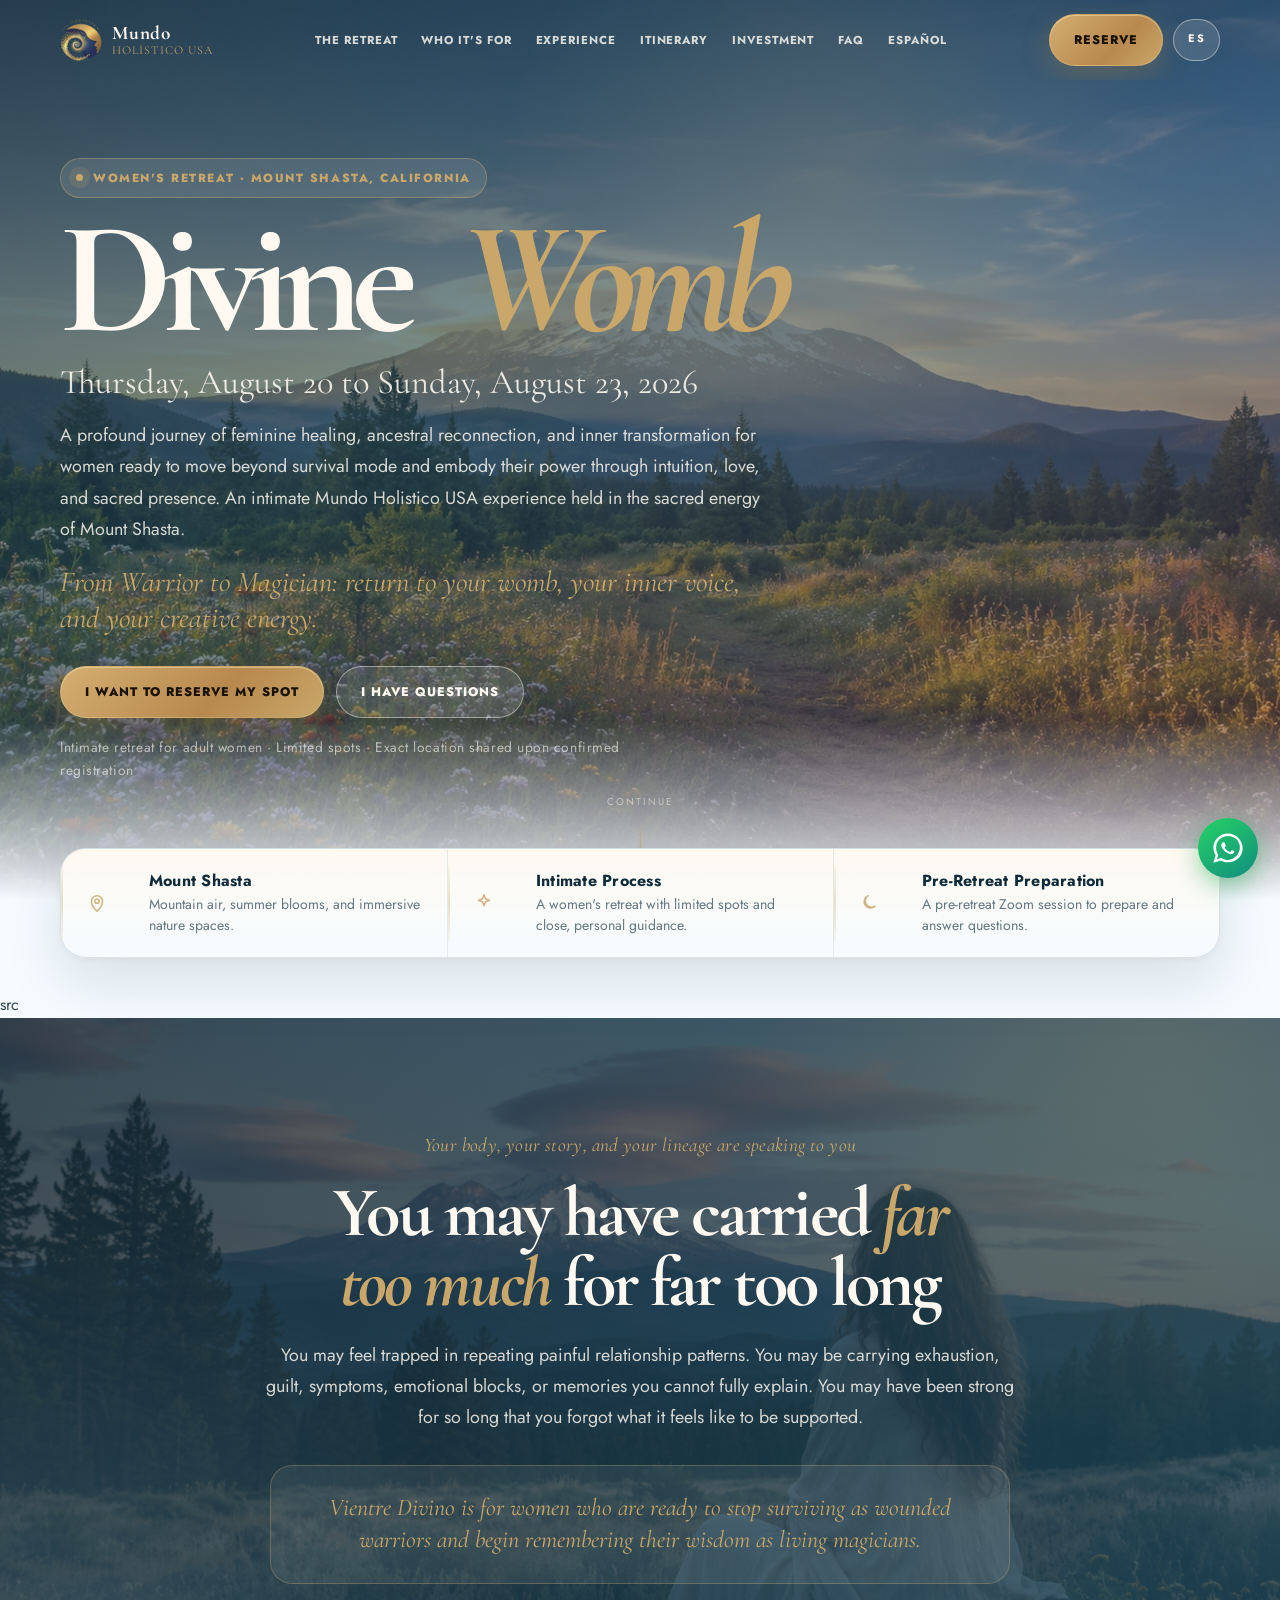
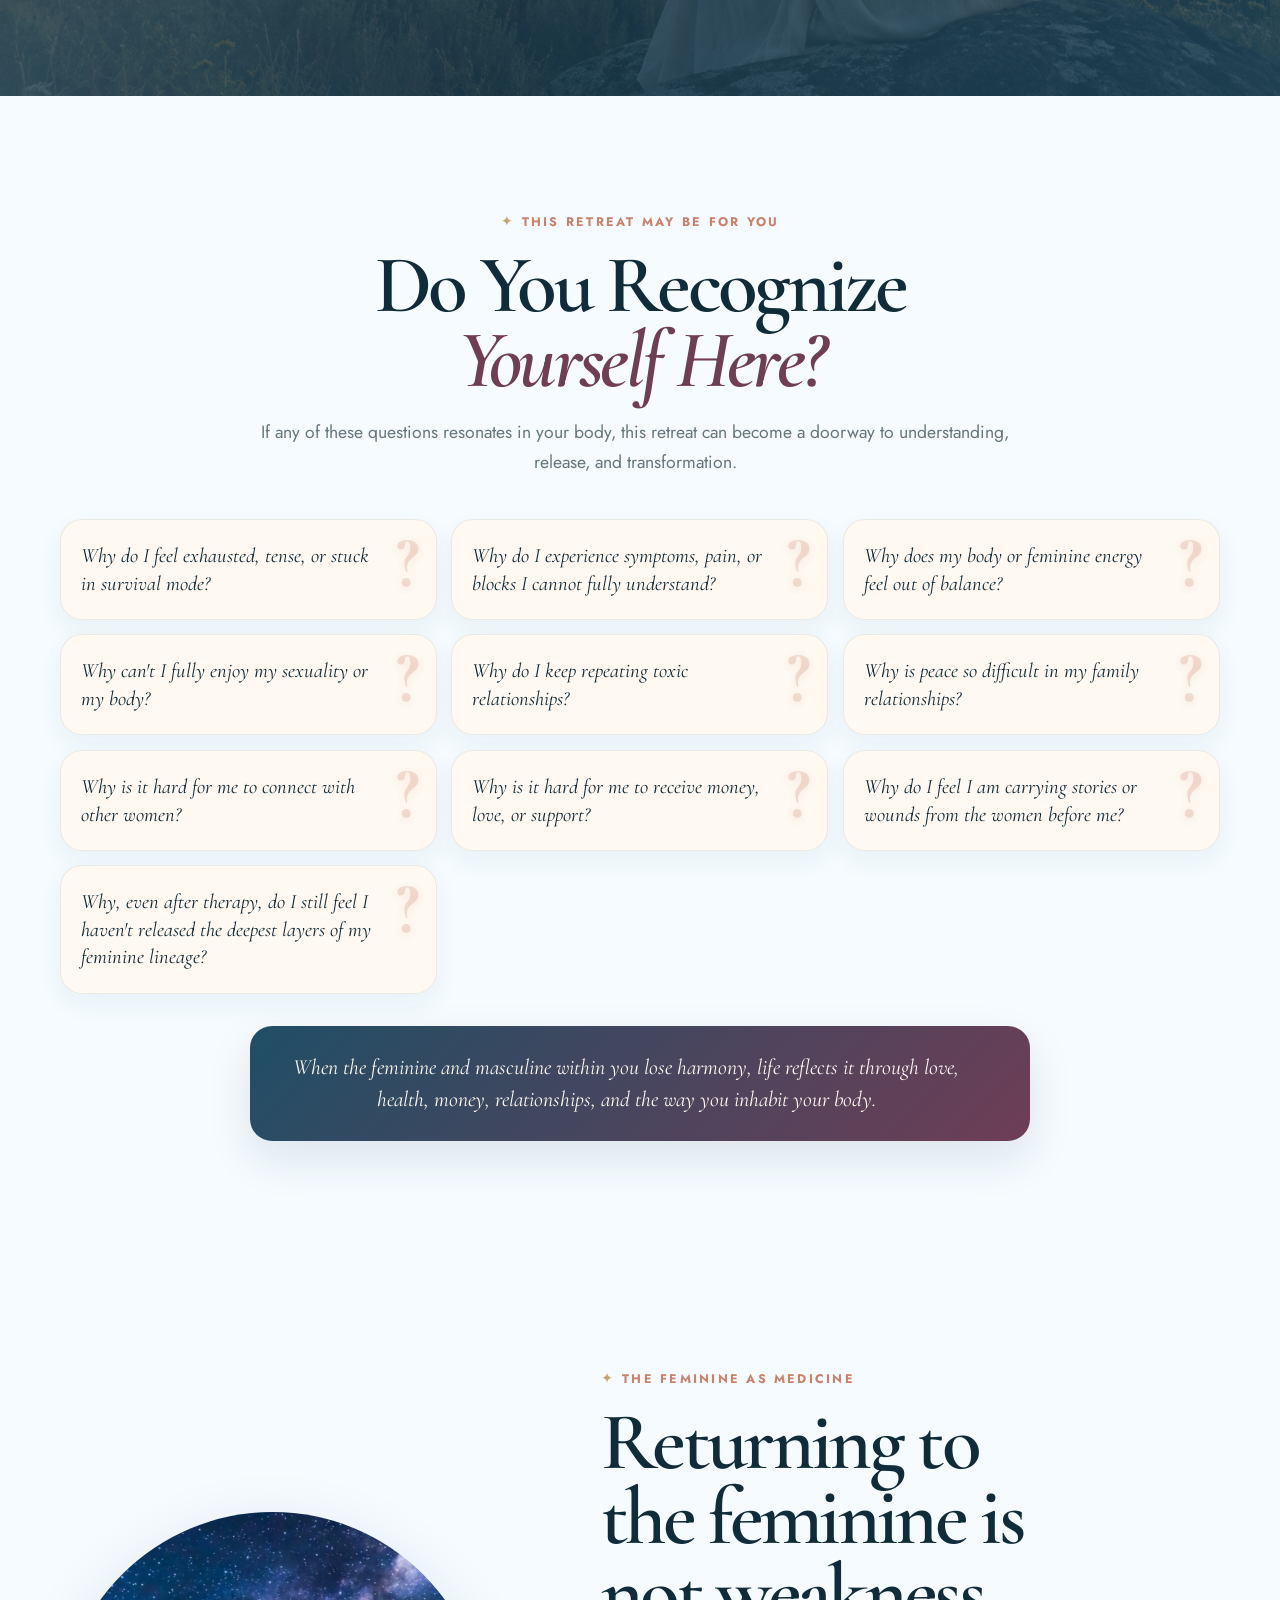
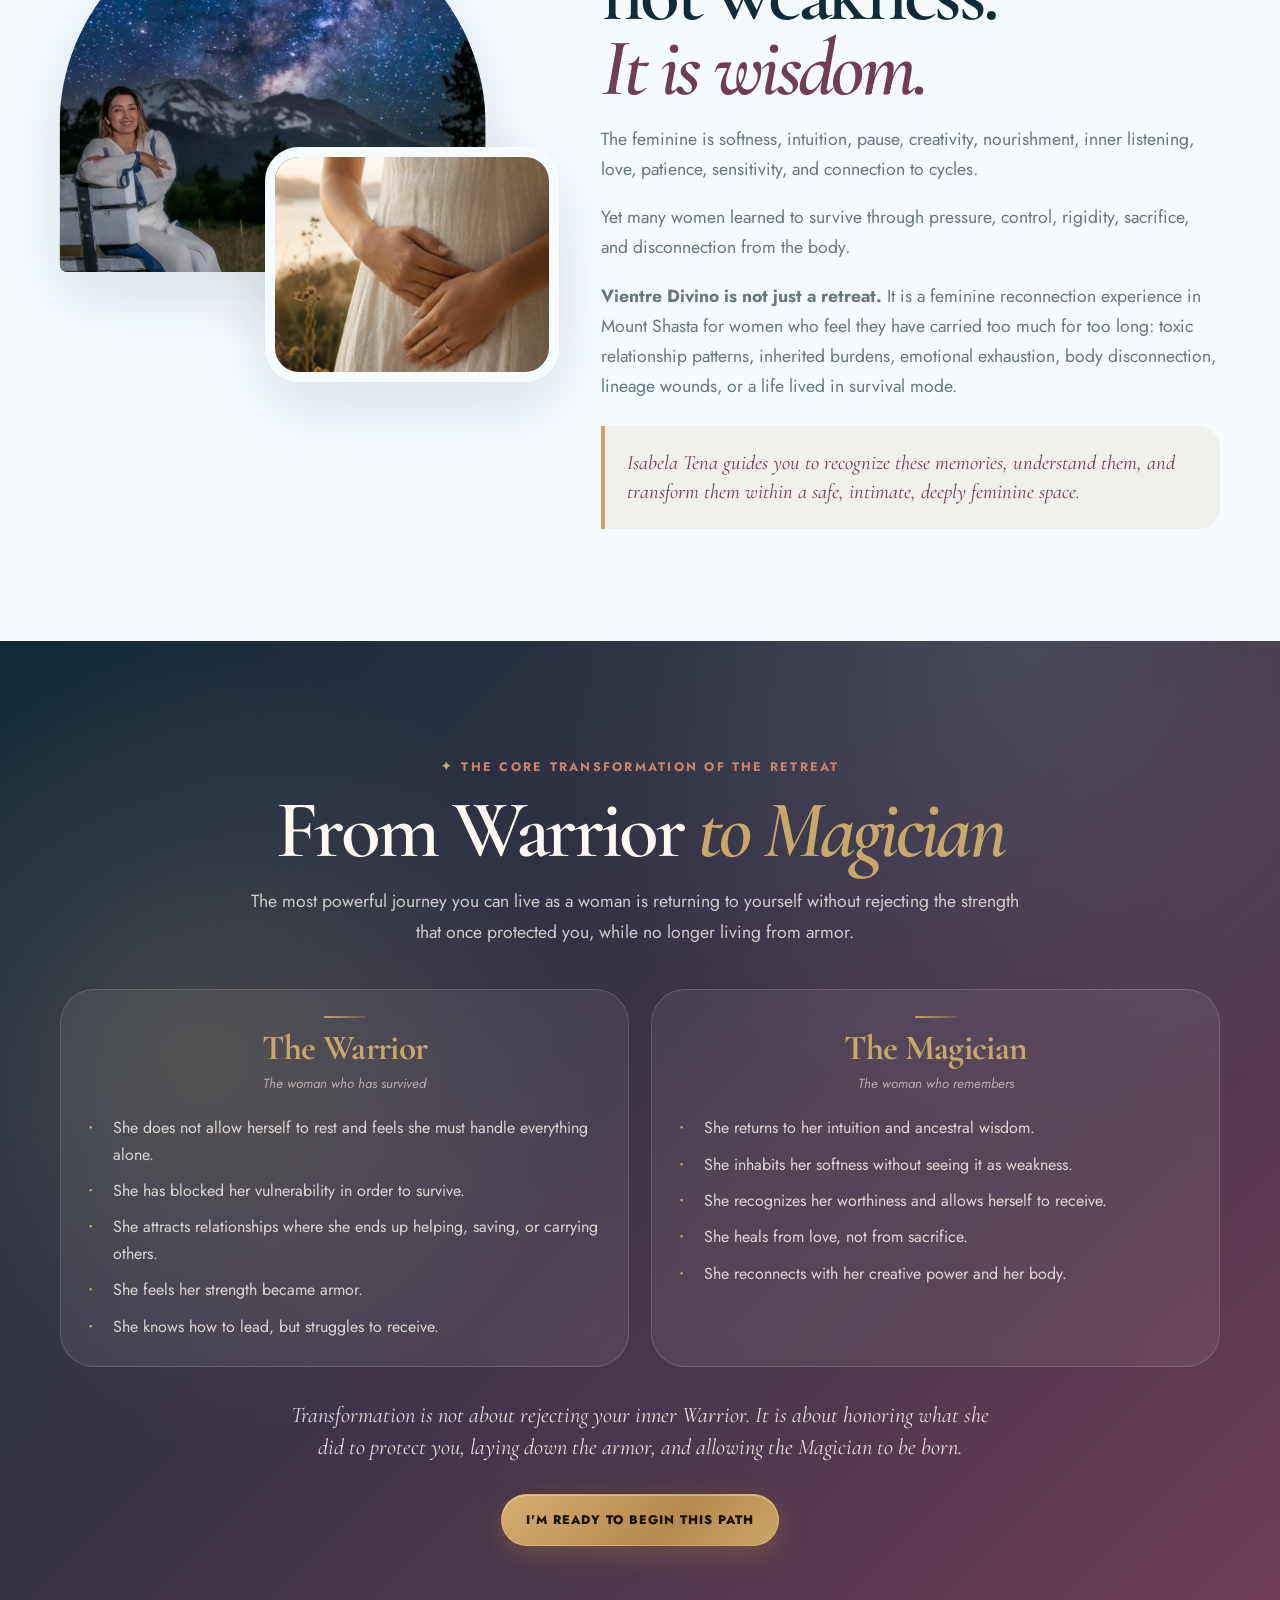
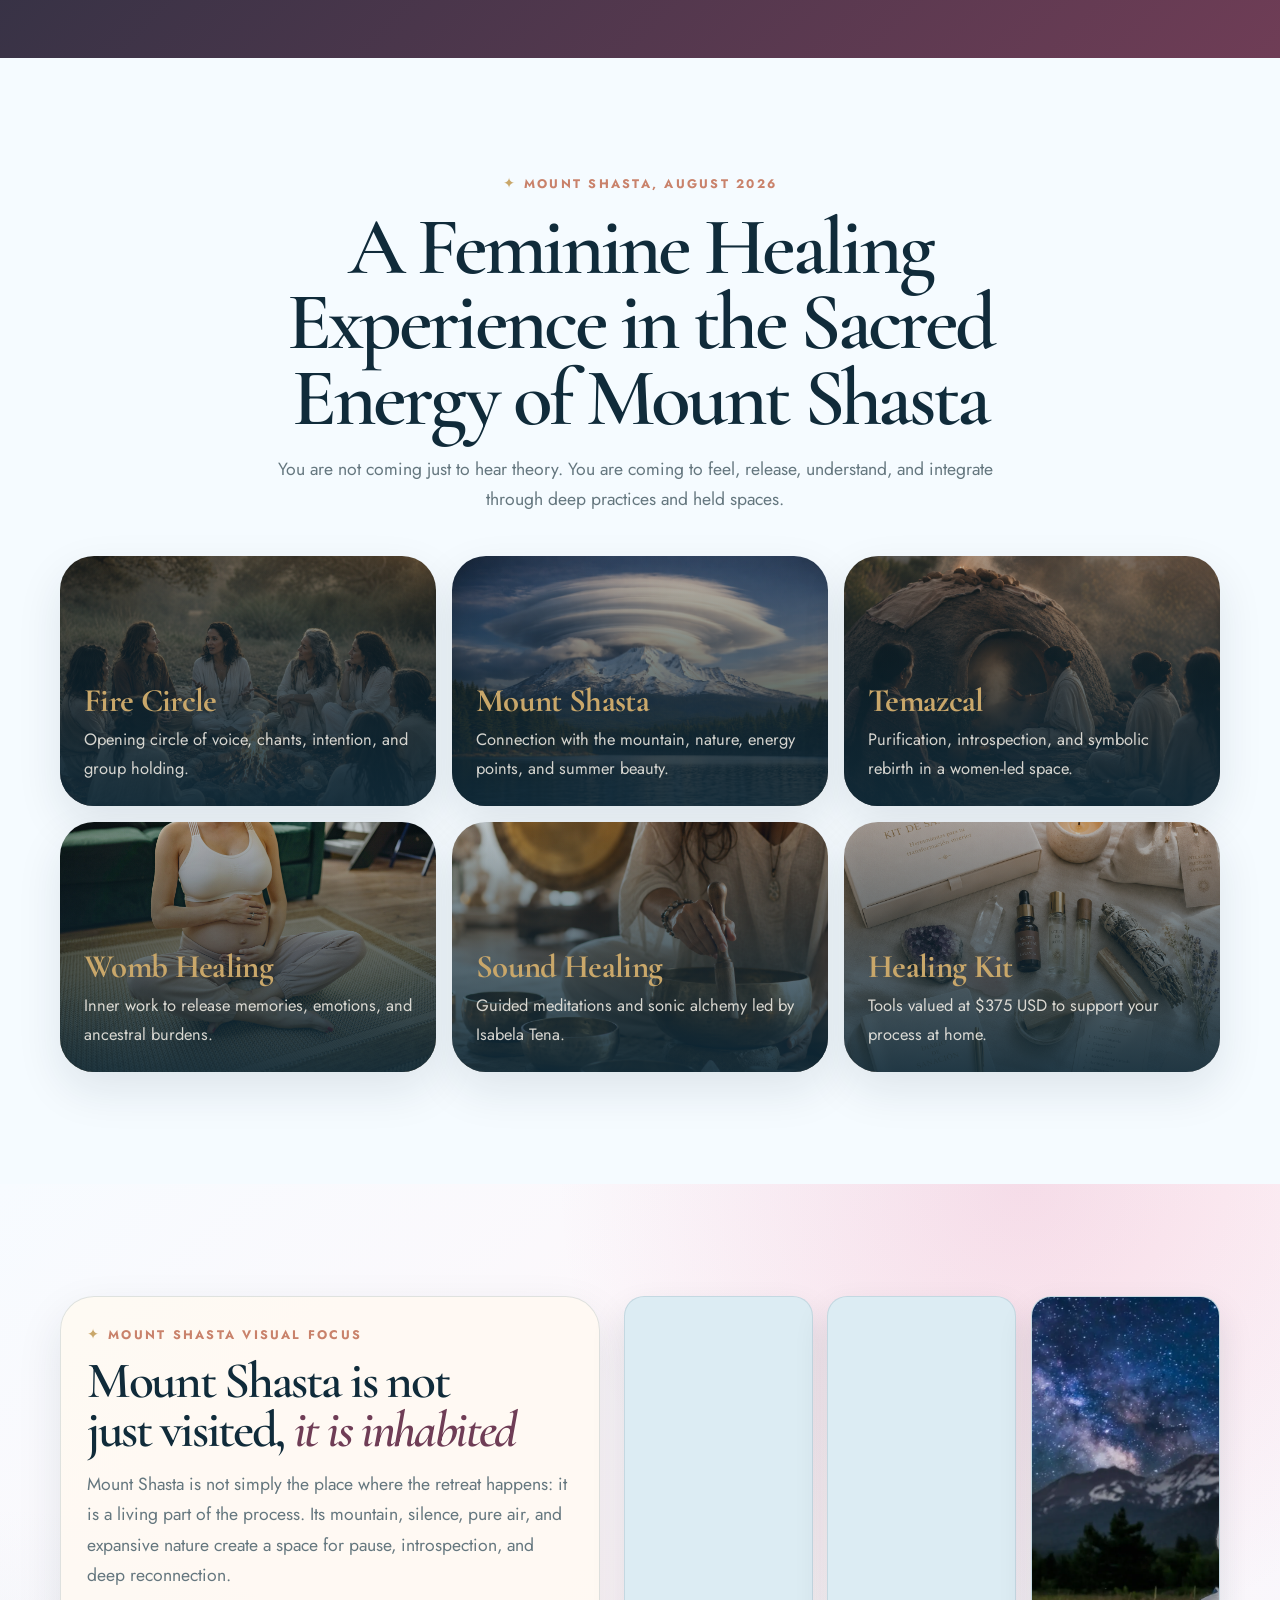
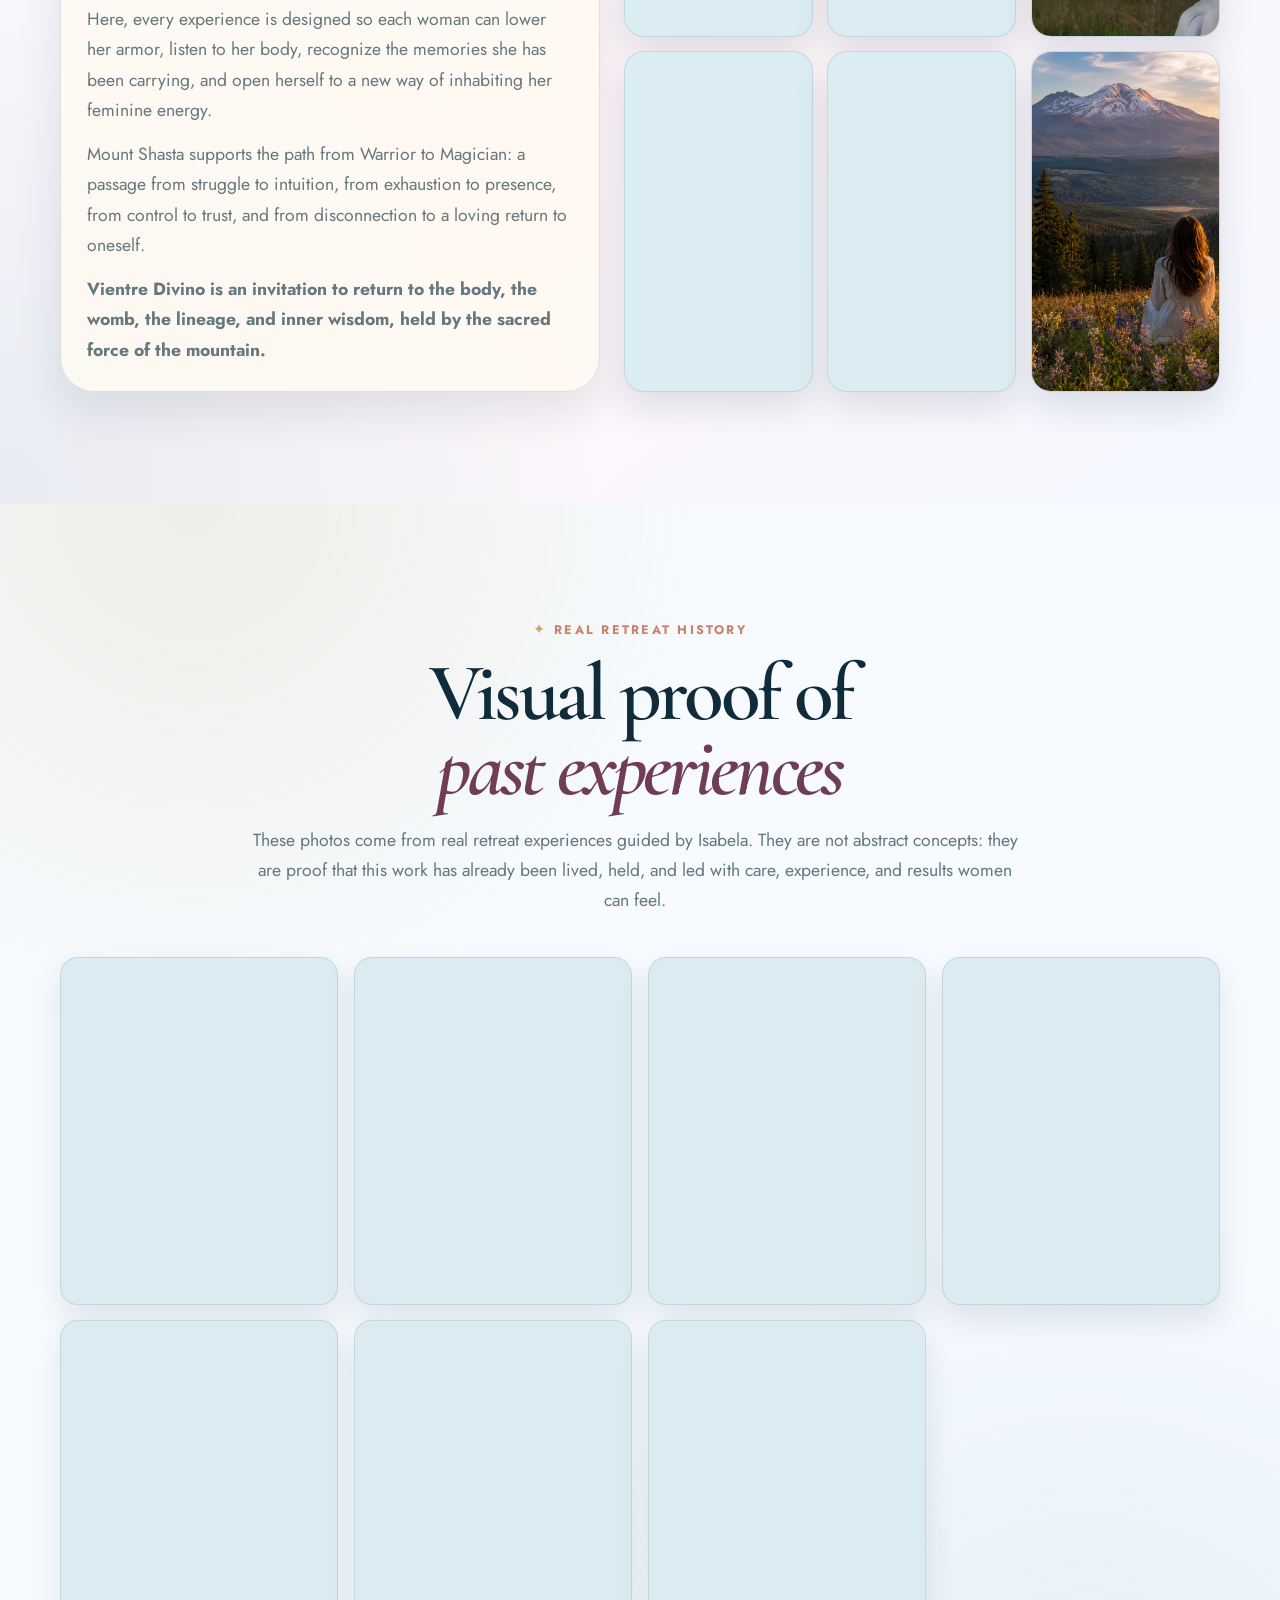
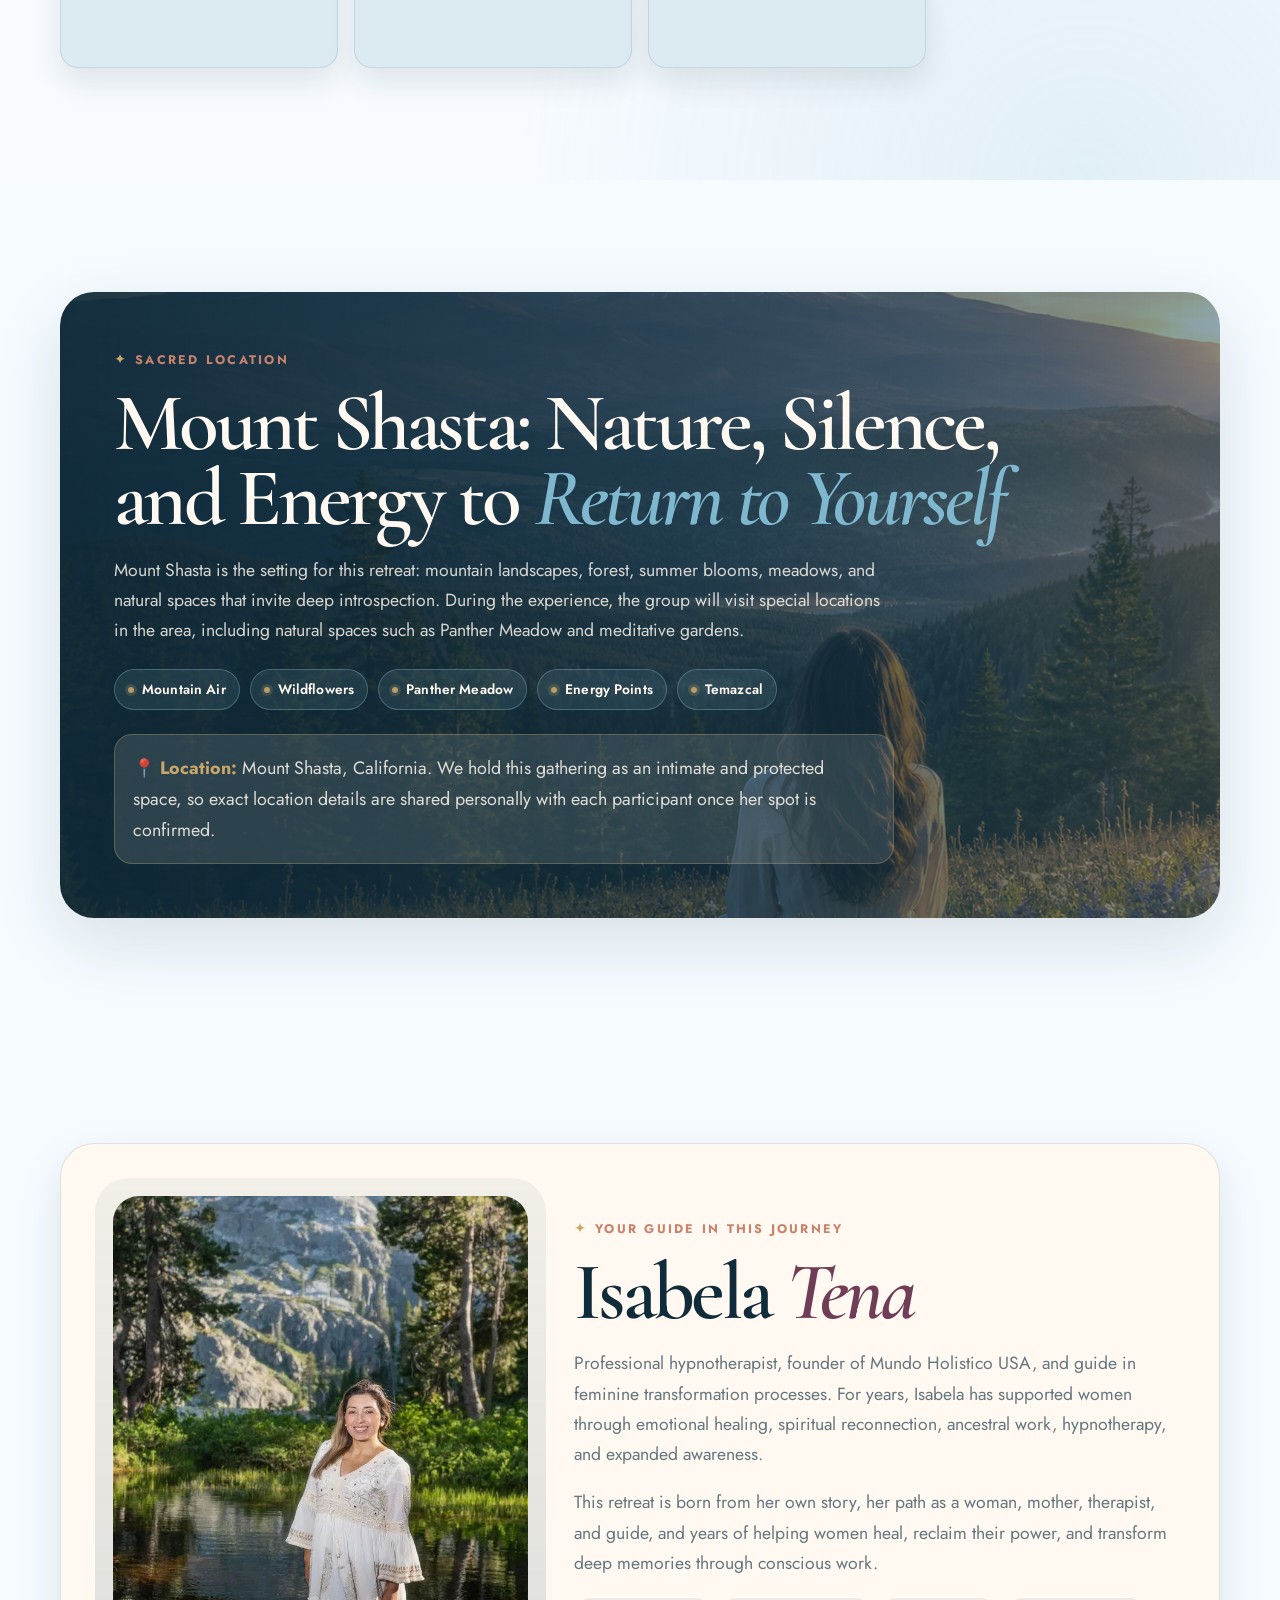
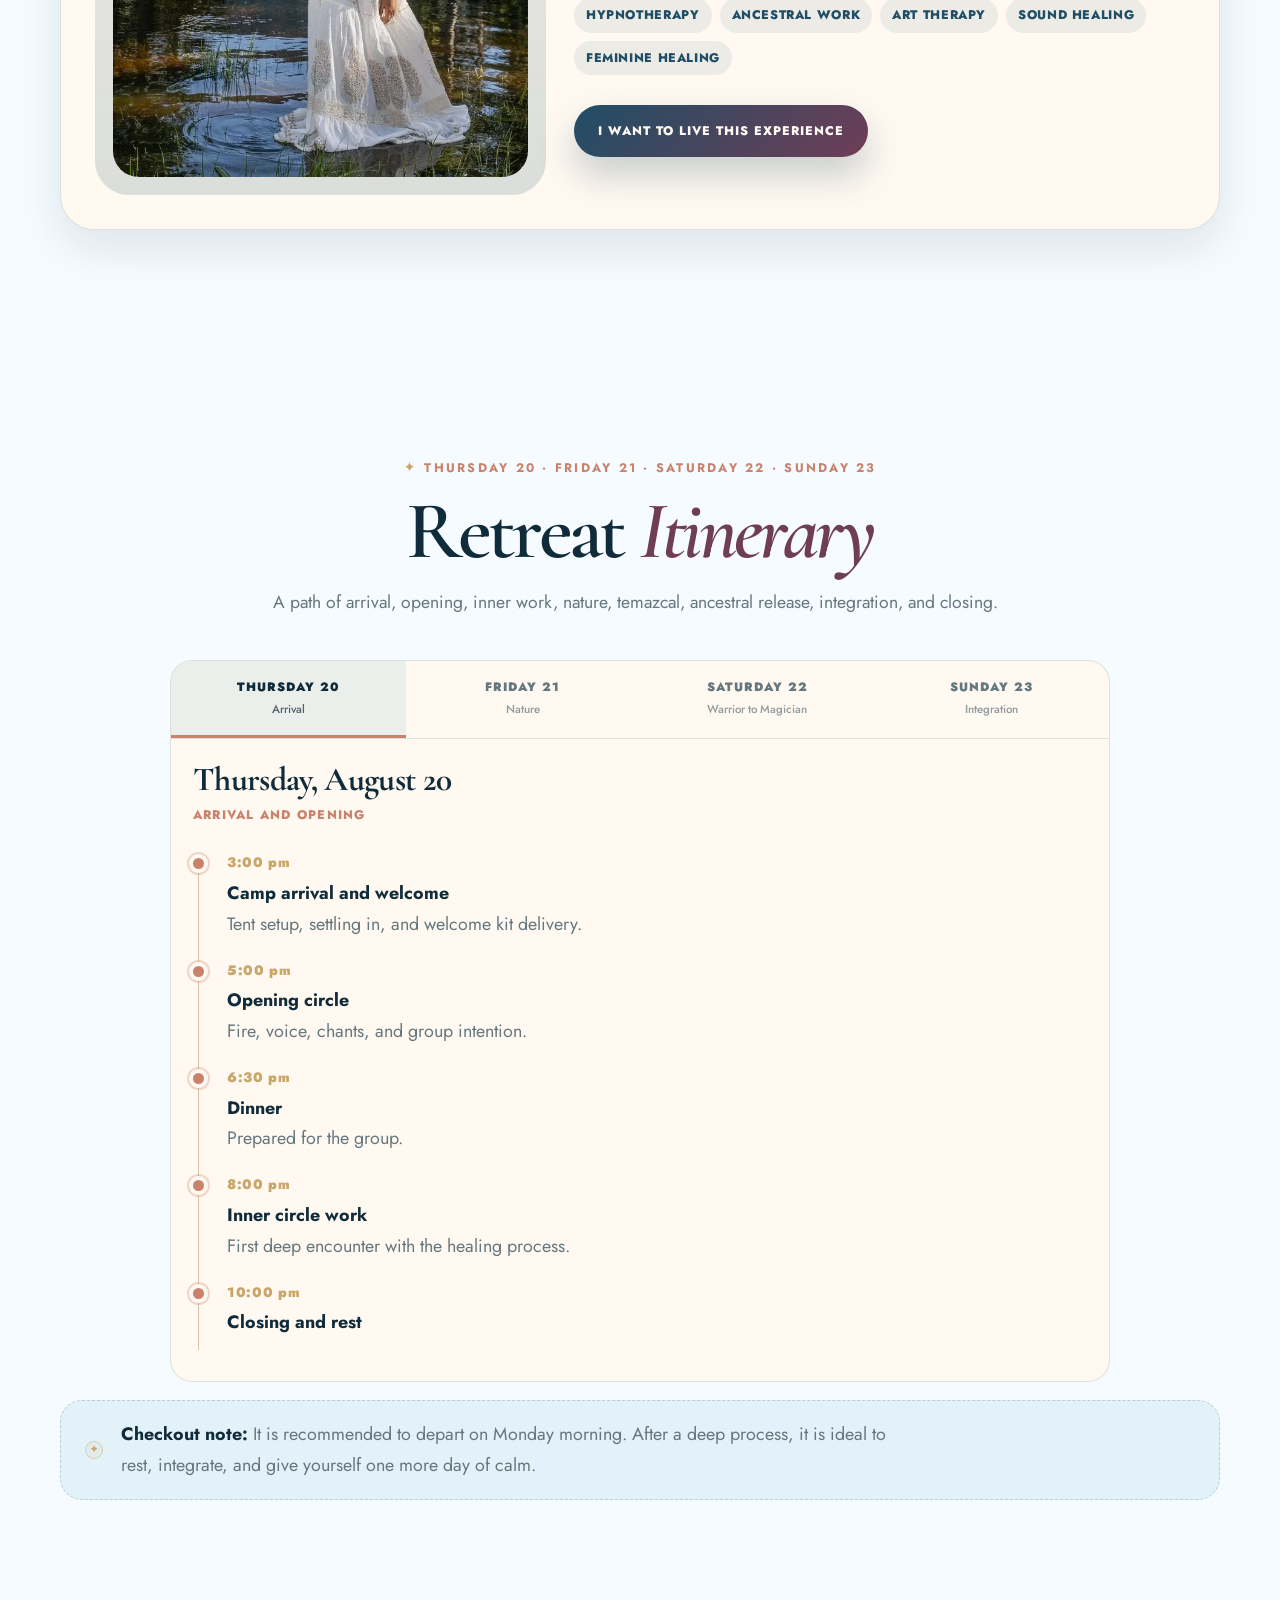
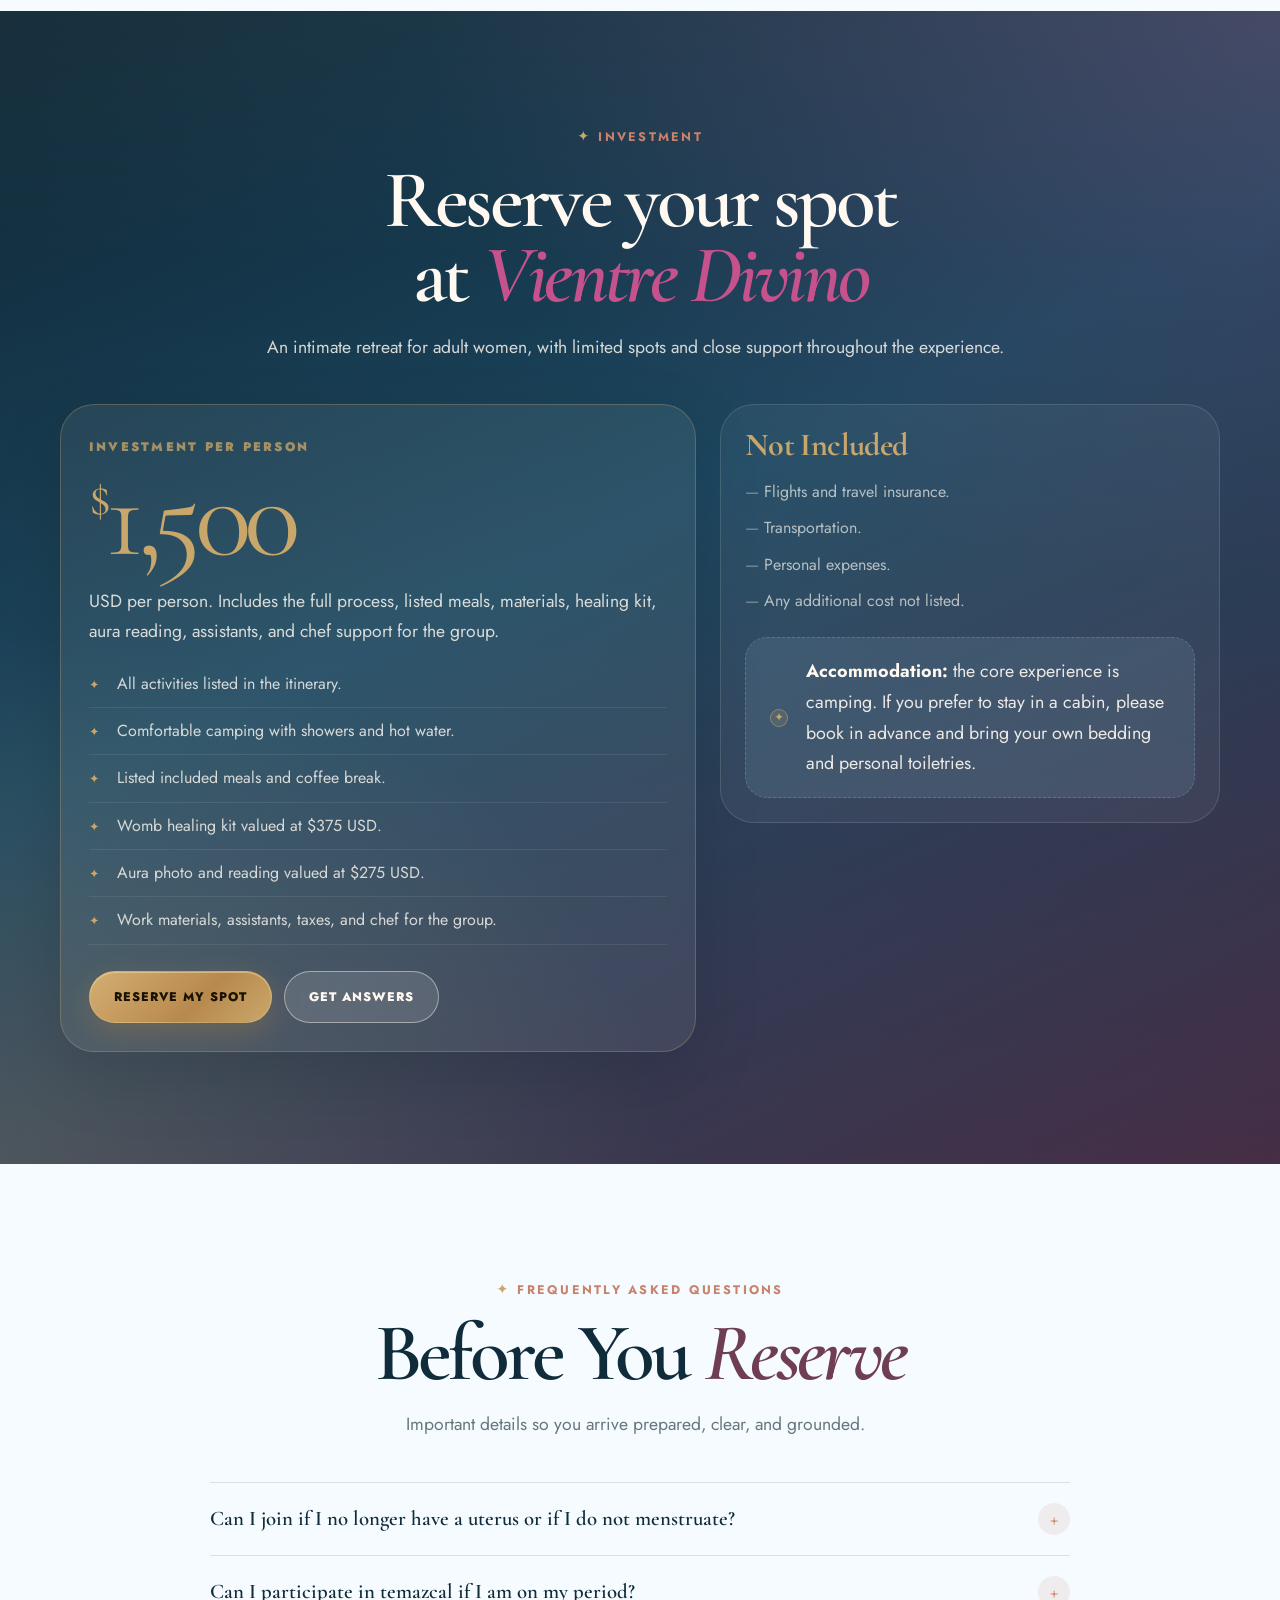
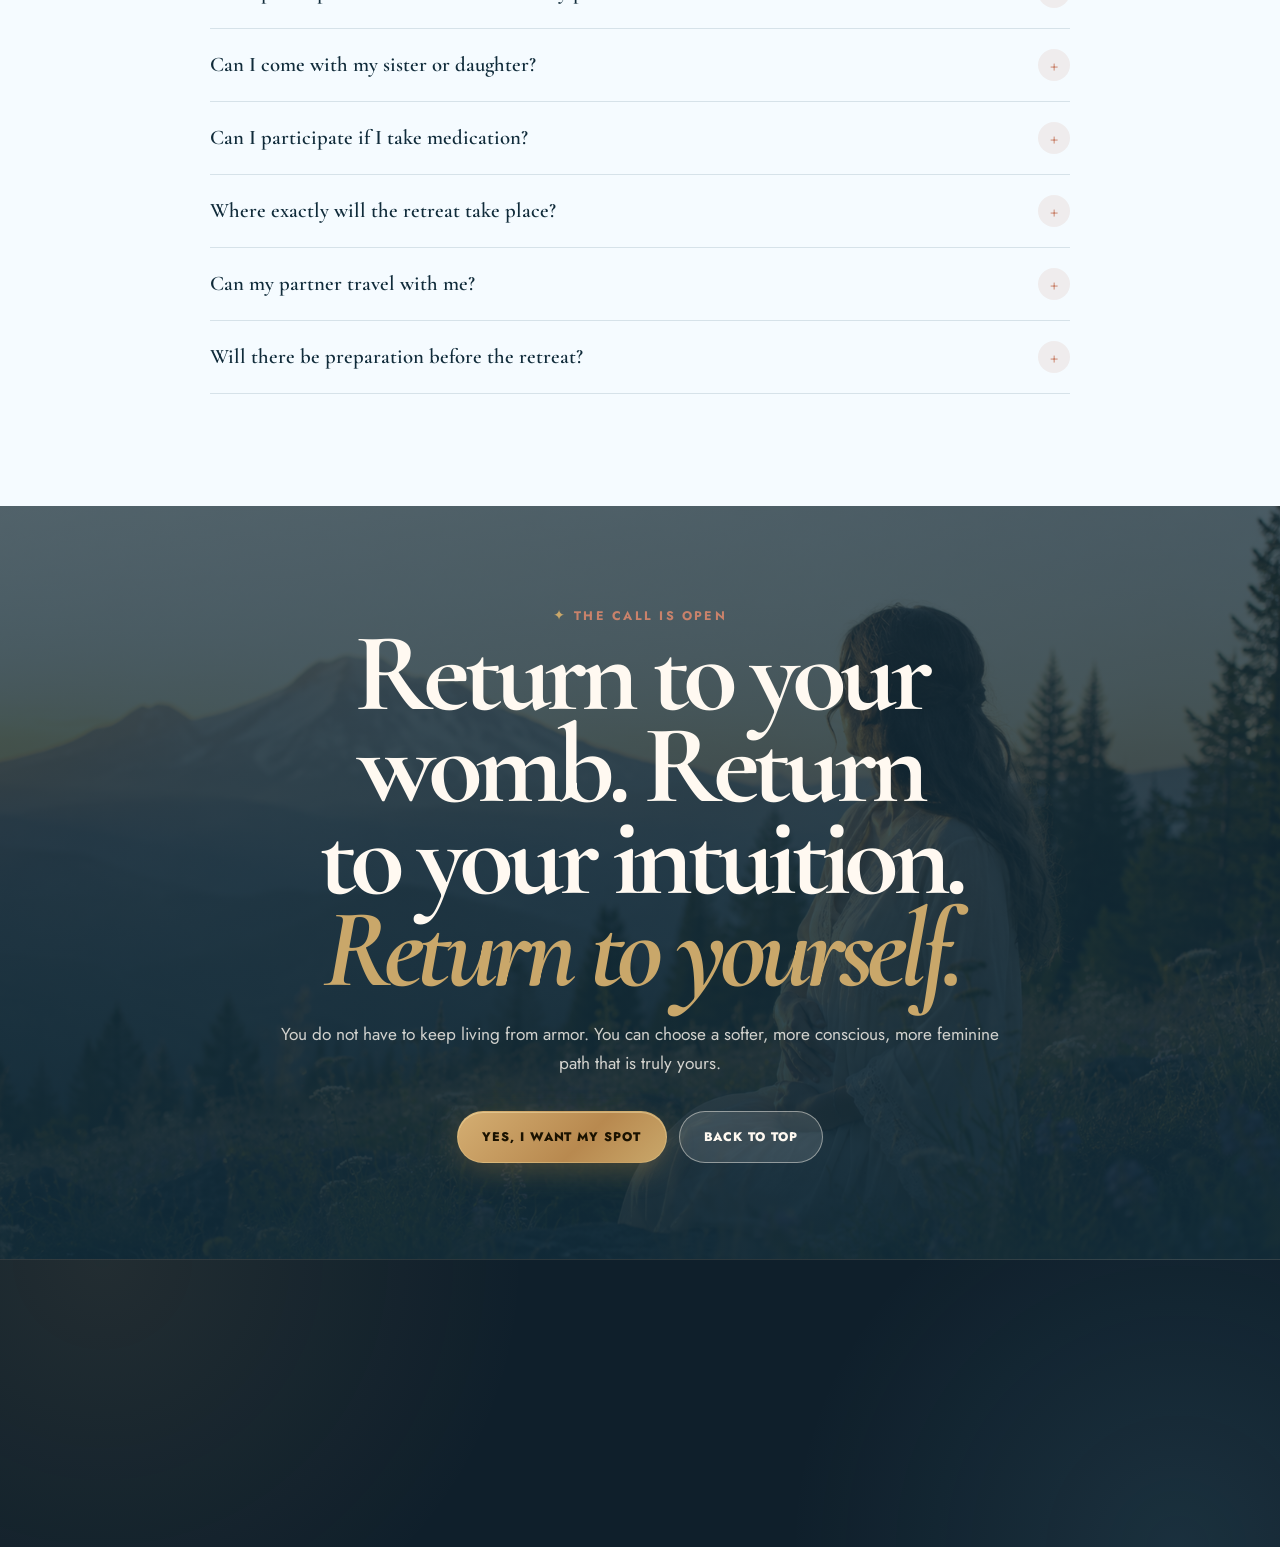
==== commit 28e857f4: "Fix mirrored image stack and add WebP assets" ====
--- a/index-en.html
+++ b/index-en.html
@@ -341,11 +341,11 @@
     <section class="section" id="retiro">
       <div class="container split">
         <div class="image-stack reveal">
-          <picture class="image-stack__main">
-            <source type="image/webp" srcset="img/webp/tena-foto.webp" />
-            <img class="image-stack__main" src="img/tena-foto.jpeg" width="1122" height="1402" decoding="async" alt="Isabela Tena portrait" loading="lazy" />
+          <picture class="image-stack__primary">
+            <source type="image/webp" srcset="img/webp/isa-shasta-night.webp" />
+            <img class="image-stack__main" src="img/isa-shasta-night.jpeg" width="1122" height="1402" decoding="async" alt="Isabela Tena in Mount Shasta at night" loading="lazy" />
           </picture>
-          <picture class="image-stack__secondary">
+          <picture class="image-stack__accent">
             <source type="image/webp" srcset="img/webp/vientre.webp" />
             <img src="img/vientre.png" width="1122" height="1402" decoding="async" alt="Summer wildflowers" loading="lazy" />
           </picture>
--- a/assets/css/site.css
+++ b/assets/css/site.css
@@ -678,55 +678,66 @@
     .image-stack {
       position: relative;
       min-height: clamp(320px, 78vw, 440px);
+      padding-bottom: clamp(84px, 14vw, 110px);
     }
     .image-stack picture {
       display: block;
     }
-    .image-stack picture img {
-      display: block;
+    .image-stack__primary {
+      width: 84%;
+    }
+    .image-stack__primary img {
       width: 100%;
-      height: 100%;
+      height: clamp(250px, 58vw, 360px);
       object-fit: cover;
       object-position: center 42%;
       border-radius: 999px 999px var(--radio-xl) var(--radio-xl);
       box-shadow: var(--sombra-suave);
     }
-    .image-stack picture.image-stack__main {
-      width: 84%;
-      height: clamp(250px, 58vw, 360px);
-    }
-    .image-stack picture.image-stack__main img {
-      object-fit: contain;
-      object-position: center center;
+    .image-stack img.image-stack__main {
+      object-fit: cover;
+      object-position: center 30%;
       background: rgba(16, 43, 58, .1);
-    }
-    .image-stack picture.image-stack__secondary {
+      transform: scaleX(-1);
+    }
+    .image-stack__accent {
       position: absolute;
       right: clamp(0px, 1vw, 8px);
       bottom: 0;
       width: 58%;
+    }
+    .image-stack__accent img {
+      width: 100%;
       height: clamp(170px, 38vw, 235px);
+      object-fit: cover;
+      object-position: center 40%;
       border: 10px solid var(--azul-bruma);
       border-radius: var(--radio-xl);
-      overflow: hidden;
+      box-shadow: var(--sombra-suave);
     }
     @media (max-width: 559px) {
       .image-stack {
         min-height: 320px;
-      }
-      .image-stack picture.image-stack__main {
+        padding-bottom: 92px;
+      }
+      .image-stack__primary {
         width: 92%;
+      }
+      .image-stack__primary img {
         height: 235px;
       }
-      .image-stack picture.image-stack__main img {
-        object-fit: contain;
-        object-position: center center;
-      }
-      .image-stack picture.image-stack__secondary {
+      .image-stack img.image-stack__main {
+        object-fit: cover;
+        object-position: center 32%;
+        transform: scaleX(-1);
+      }
+      .image-stack__accent {
         width: 64%;
+        right: 0;
+      }
+      .image-stack__accent img {
         height: 150px;
         border-width: 7px;
-        right: 0;
       }
     }
     .quote-card {
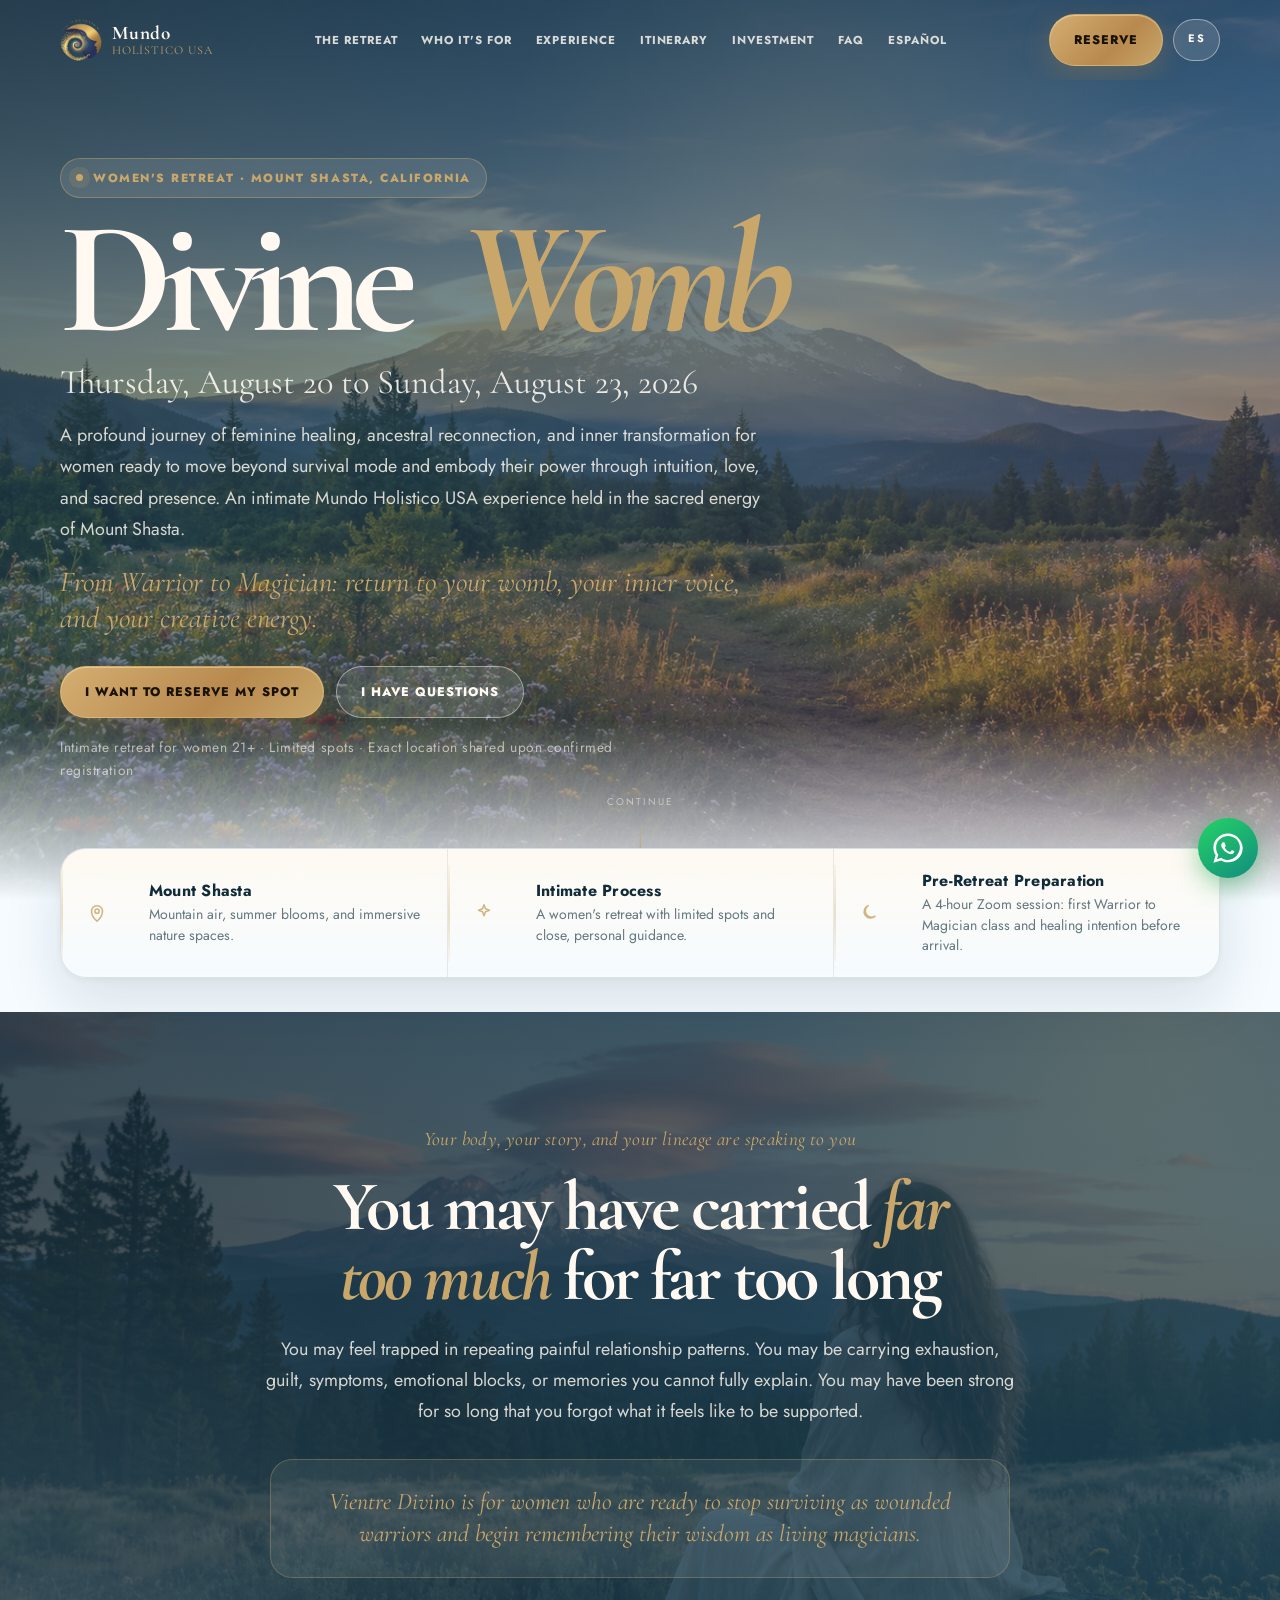
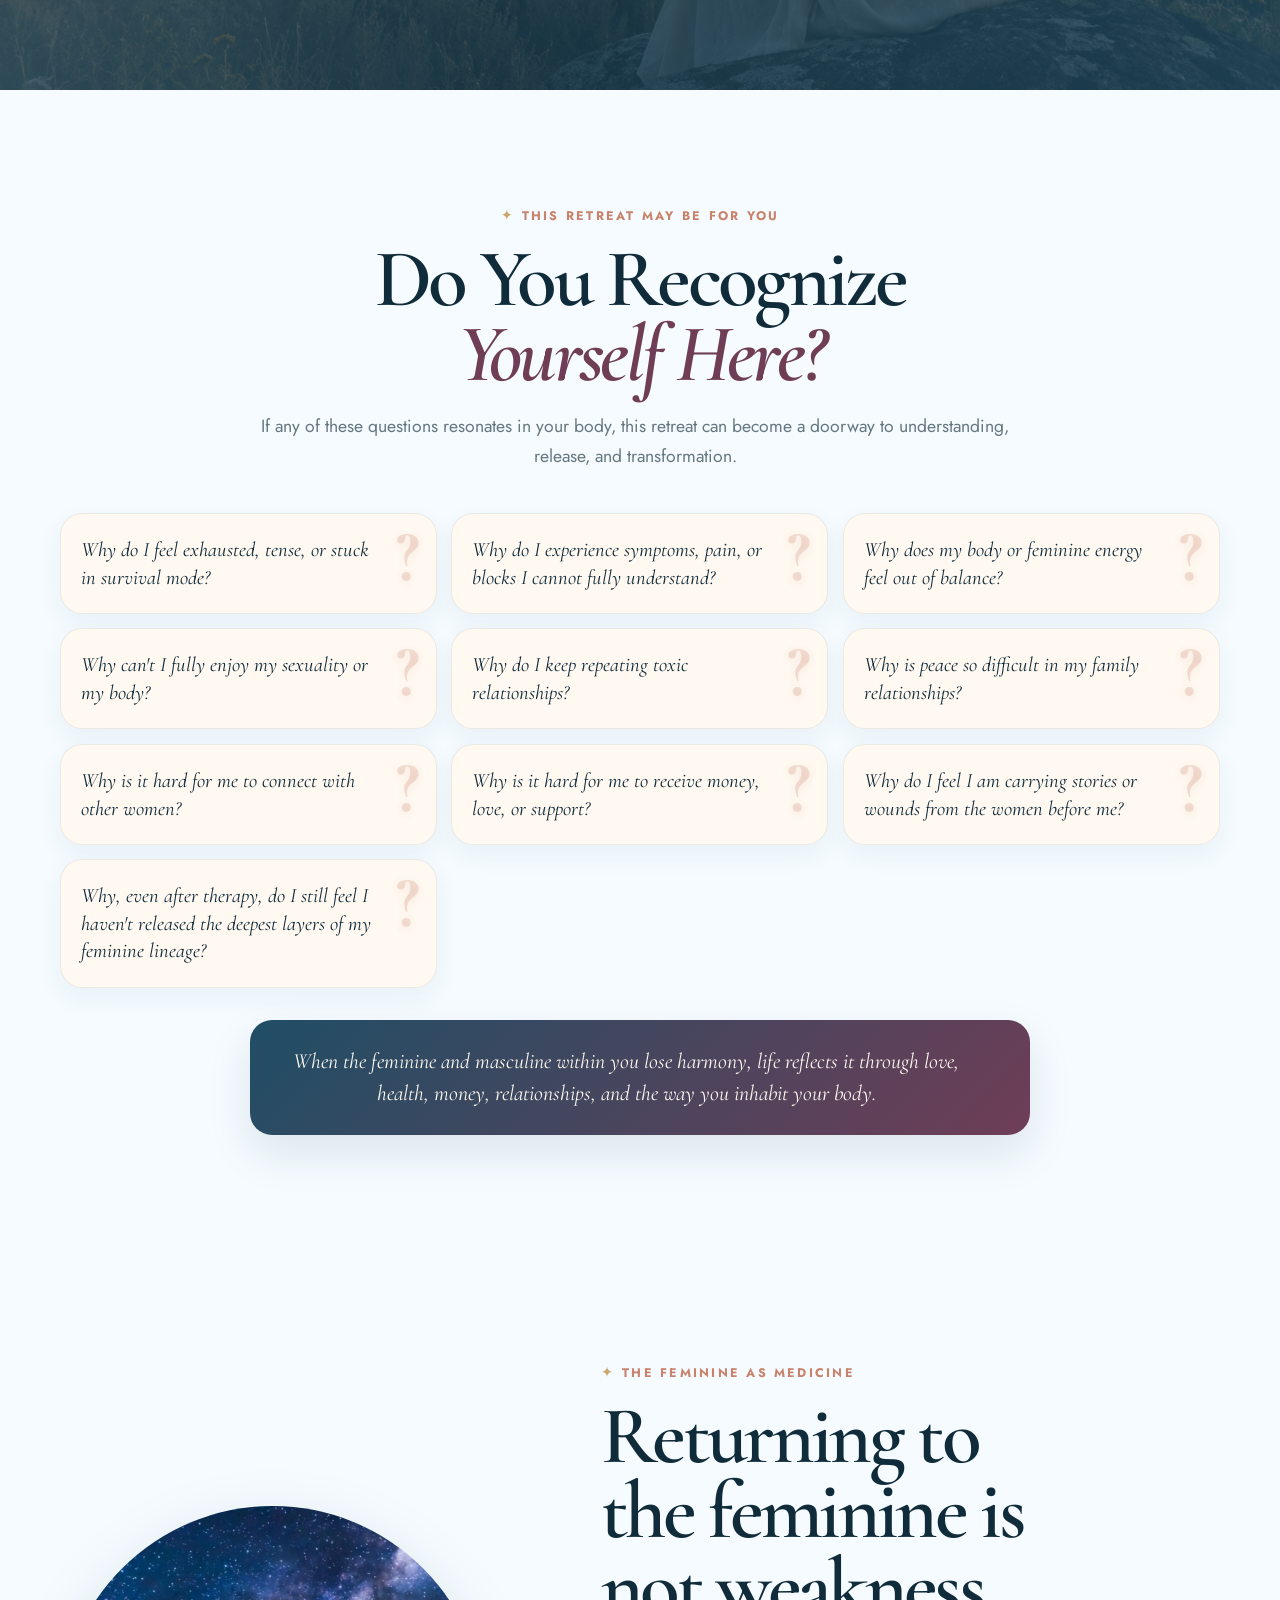
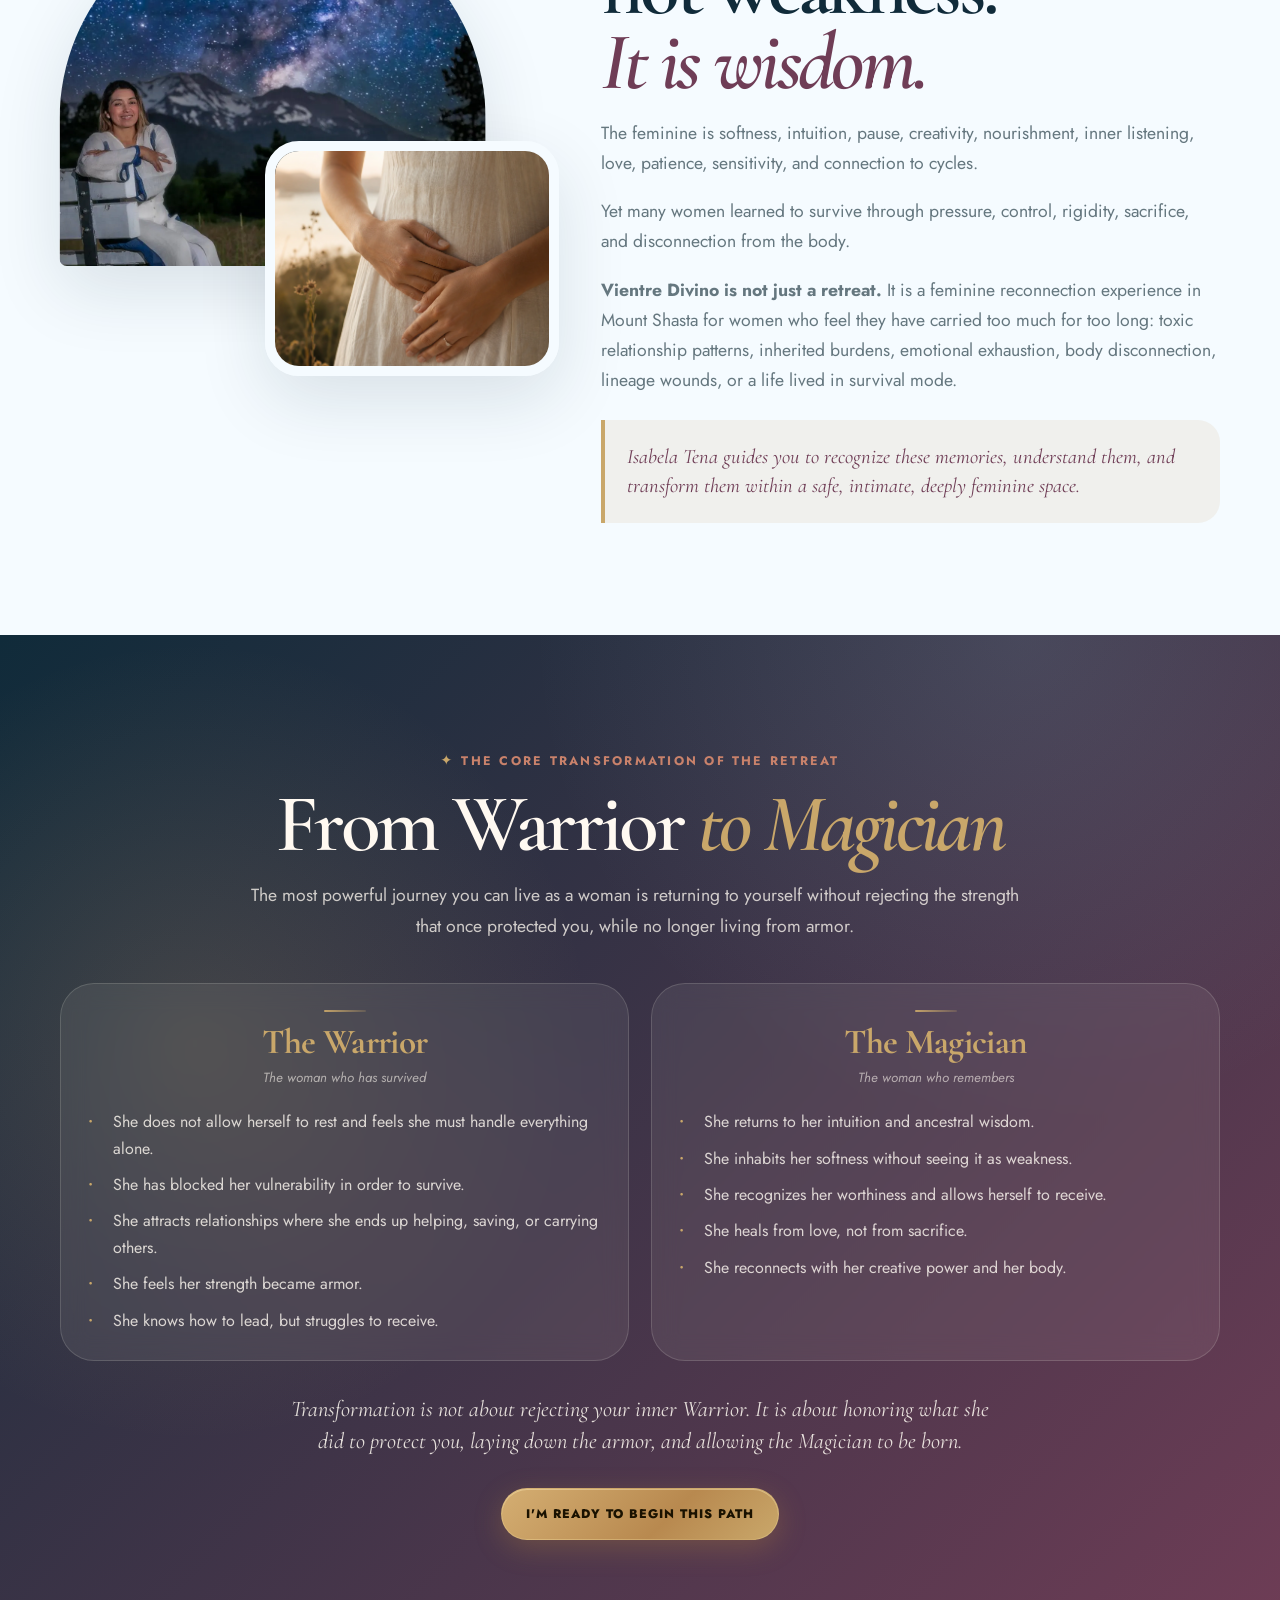
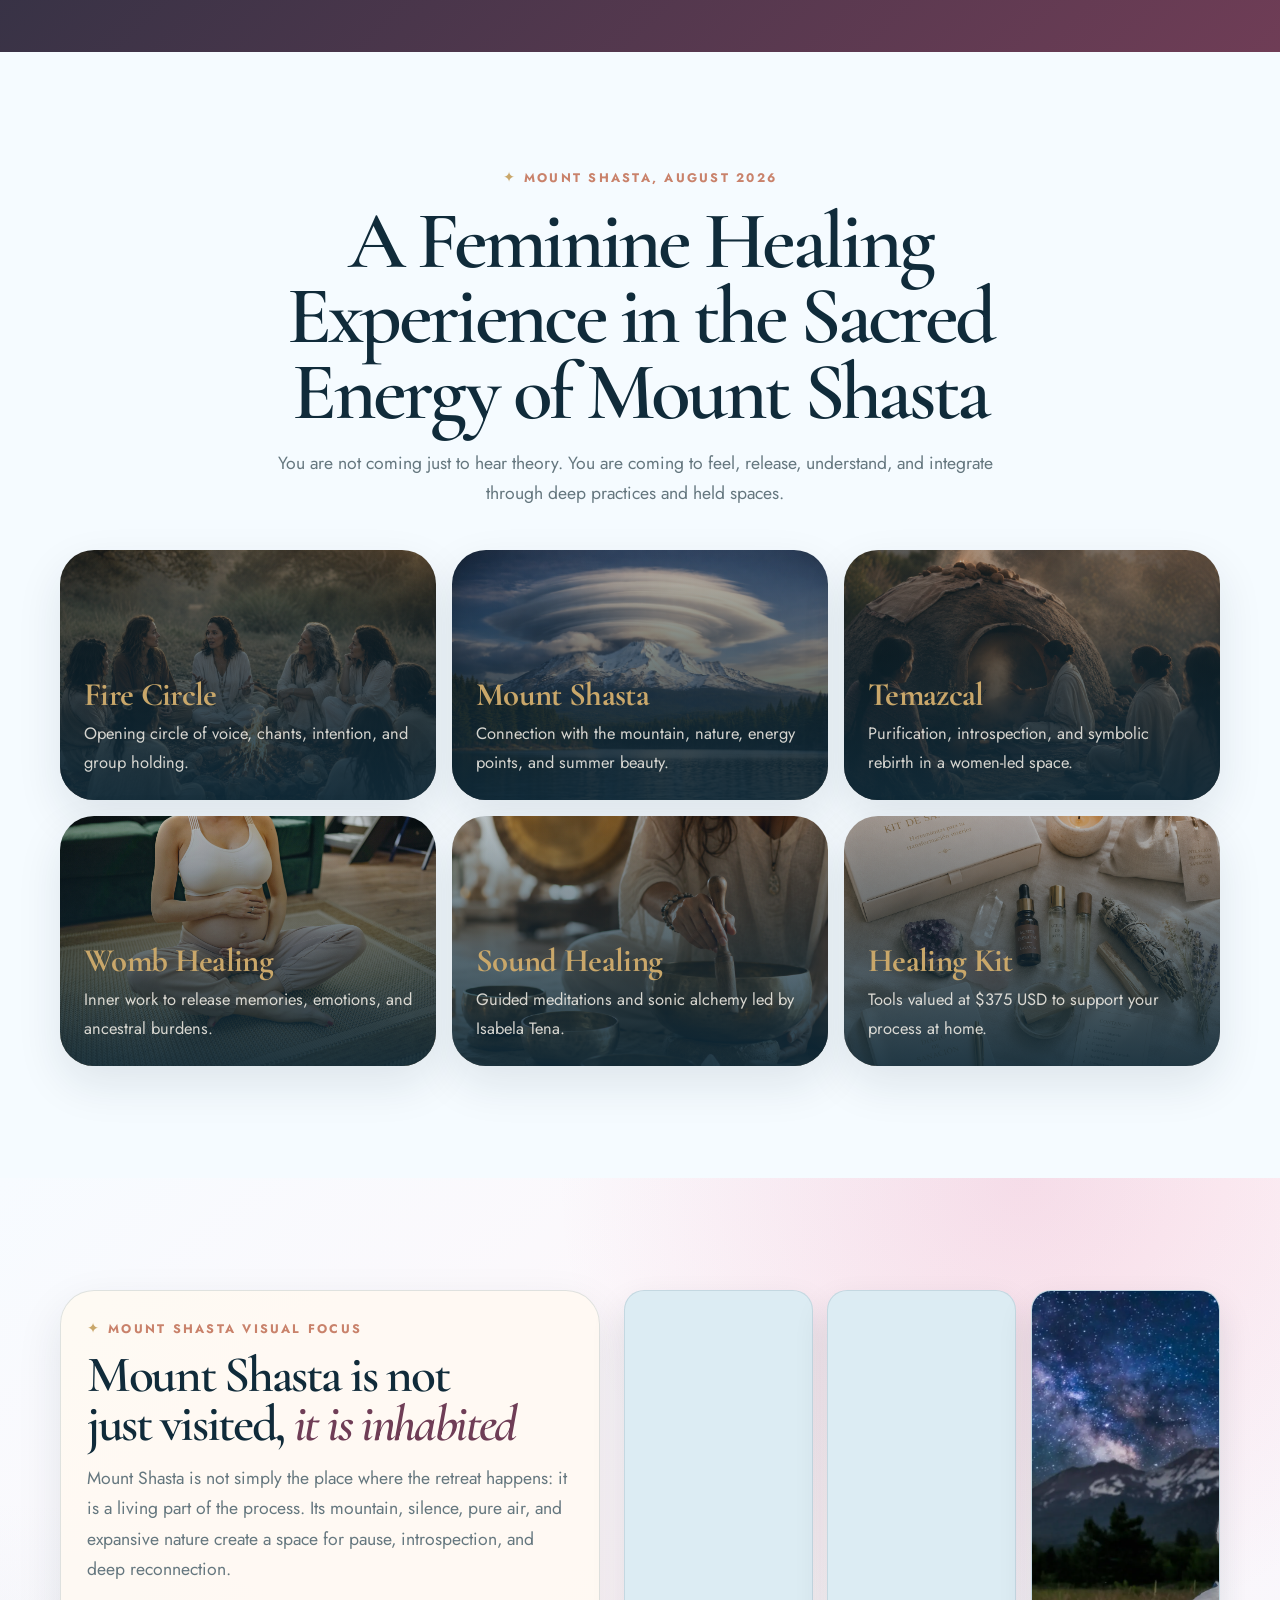
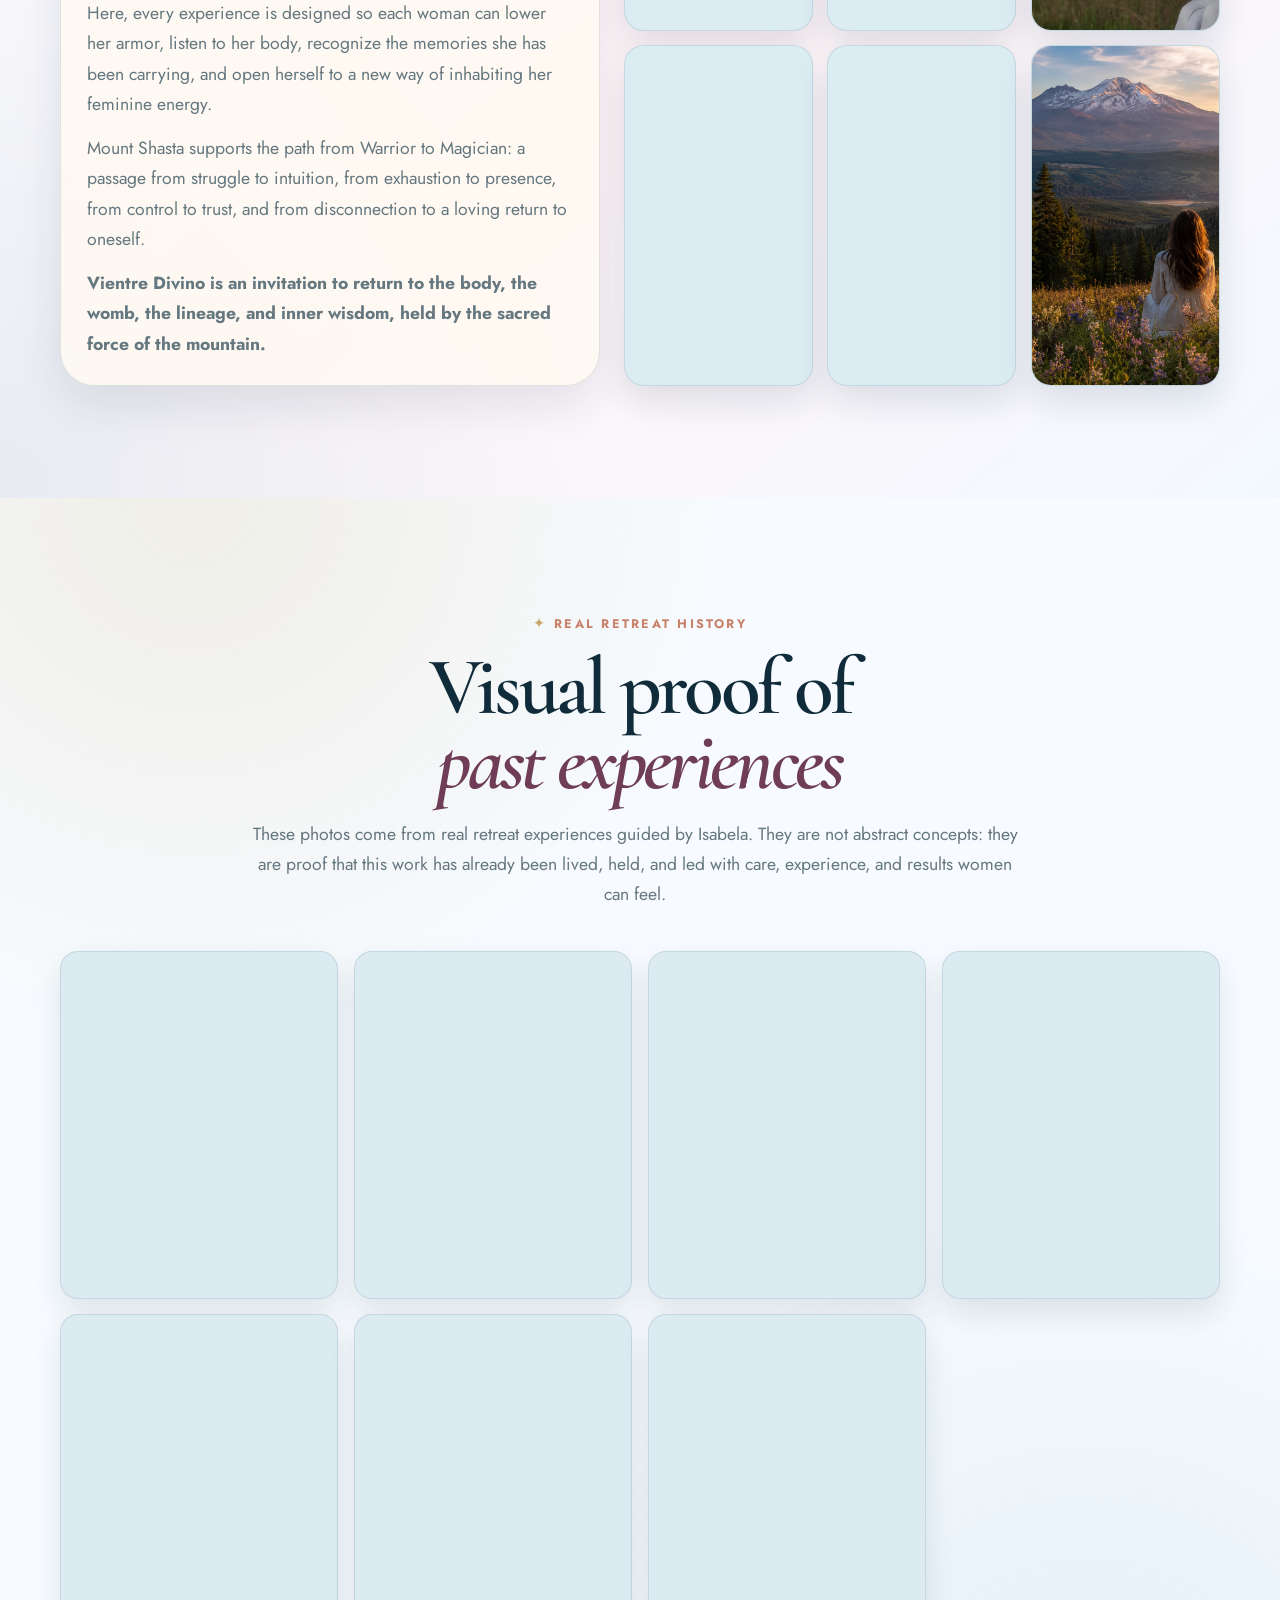
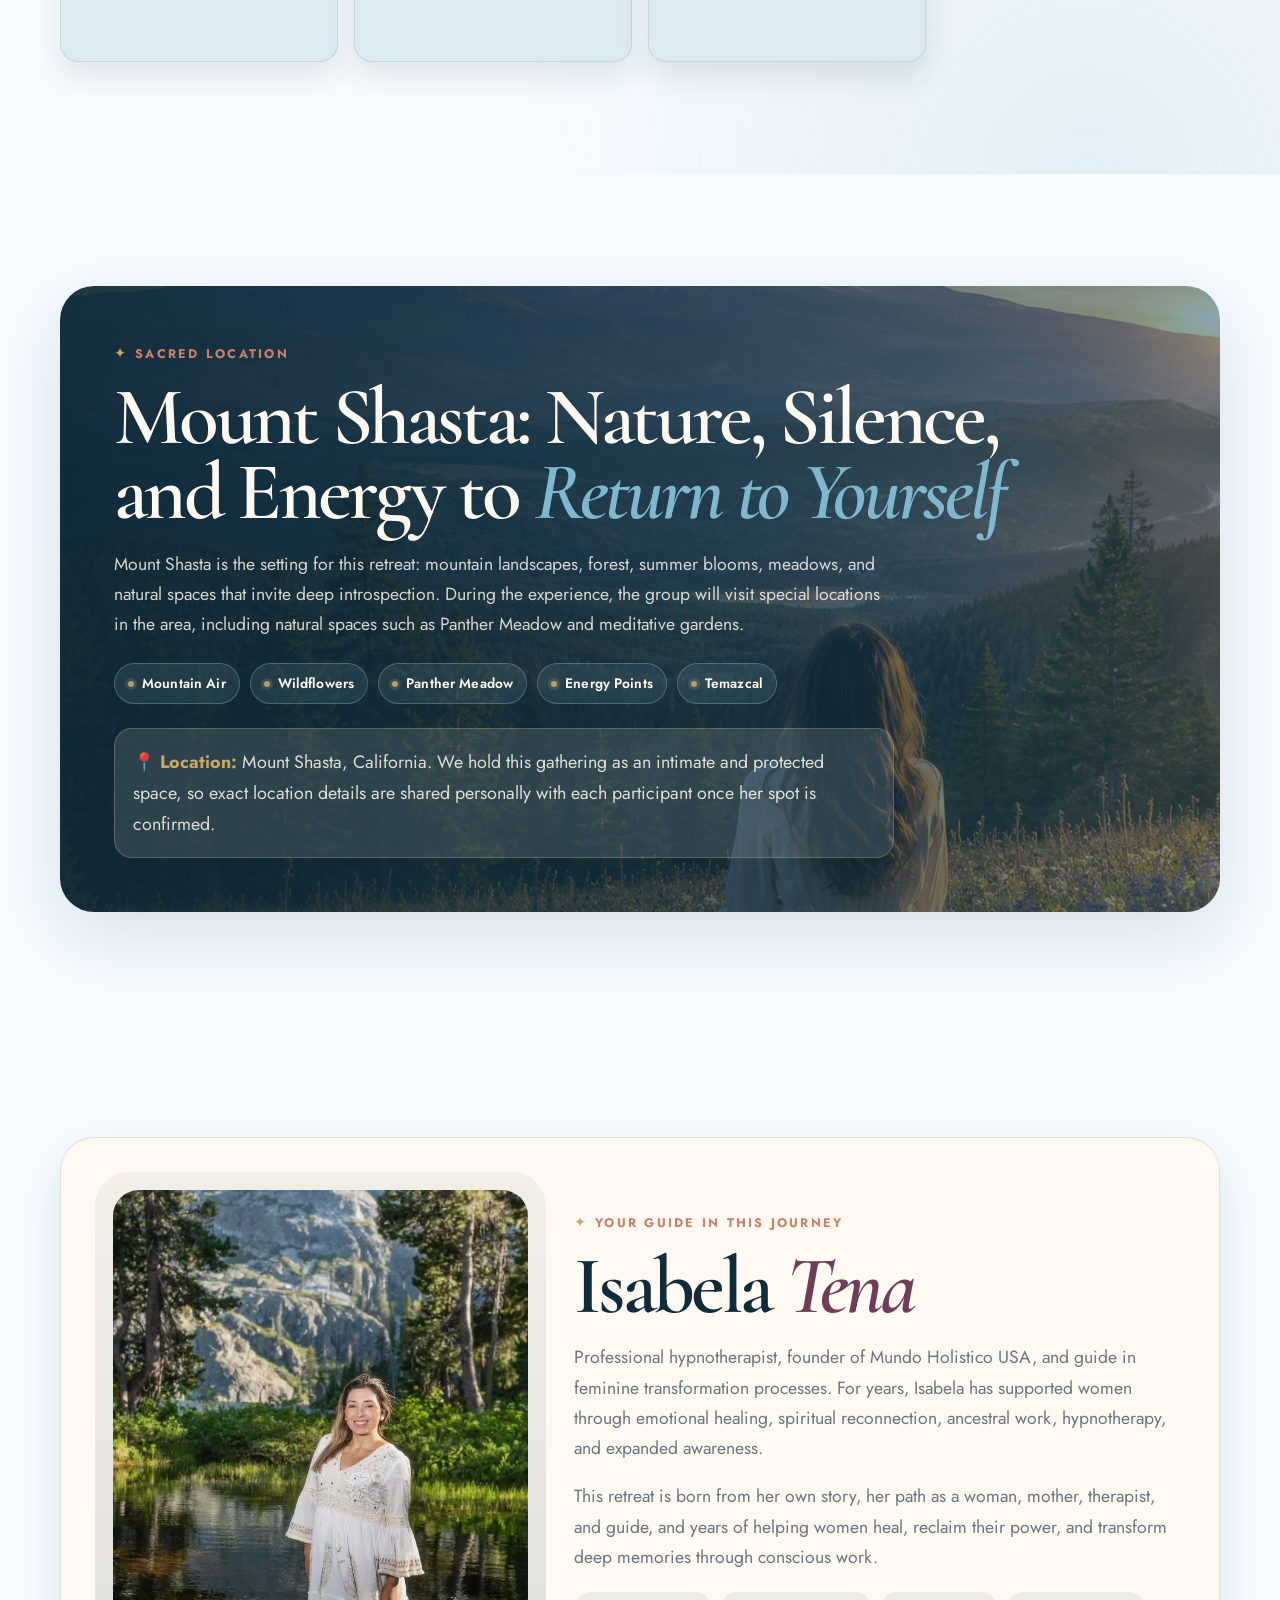
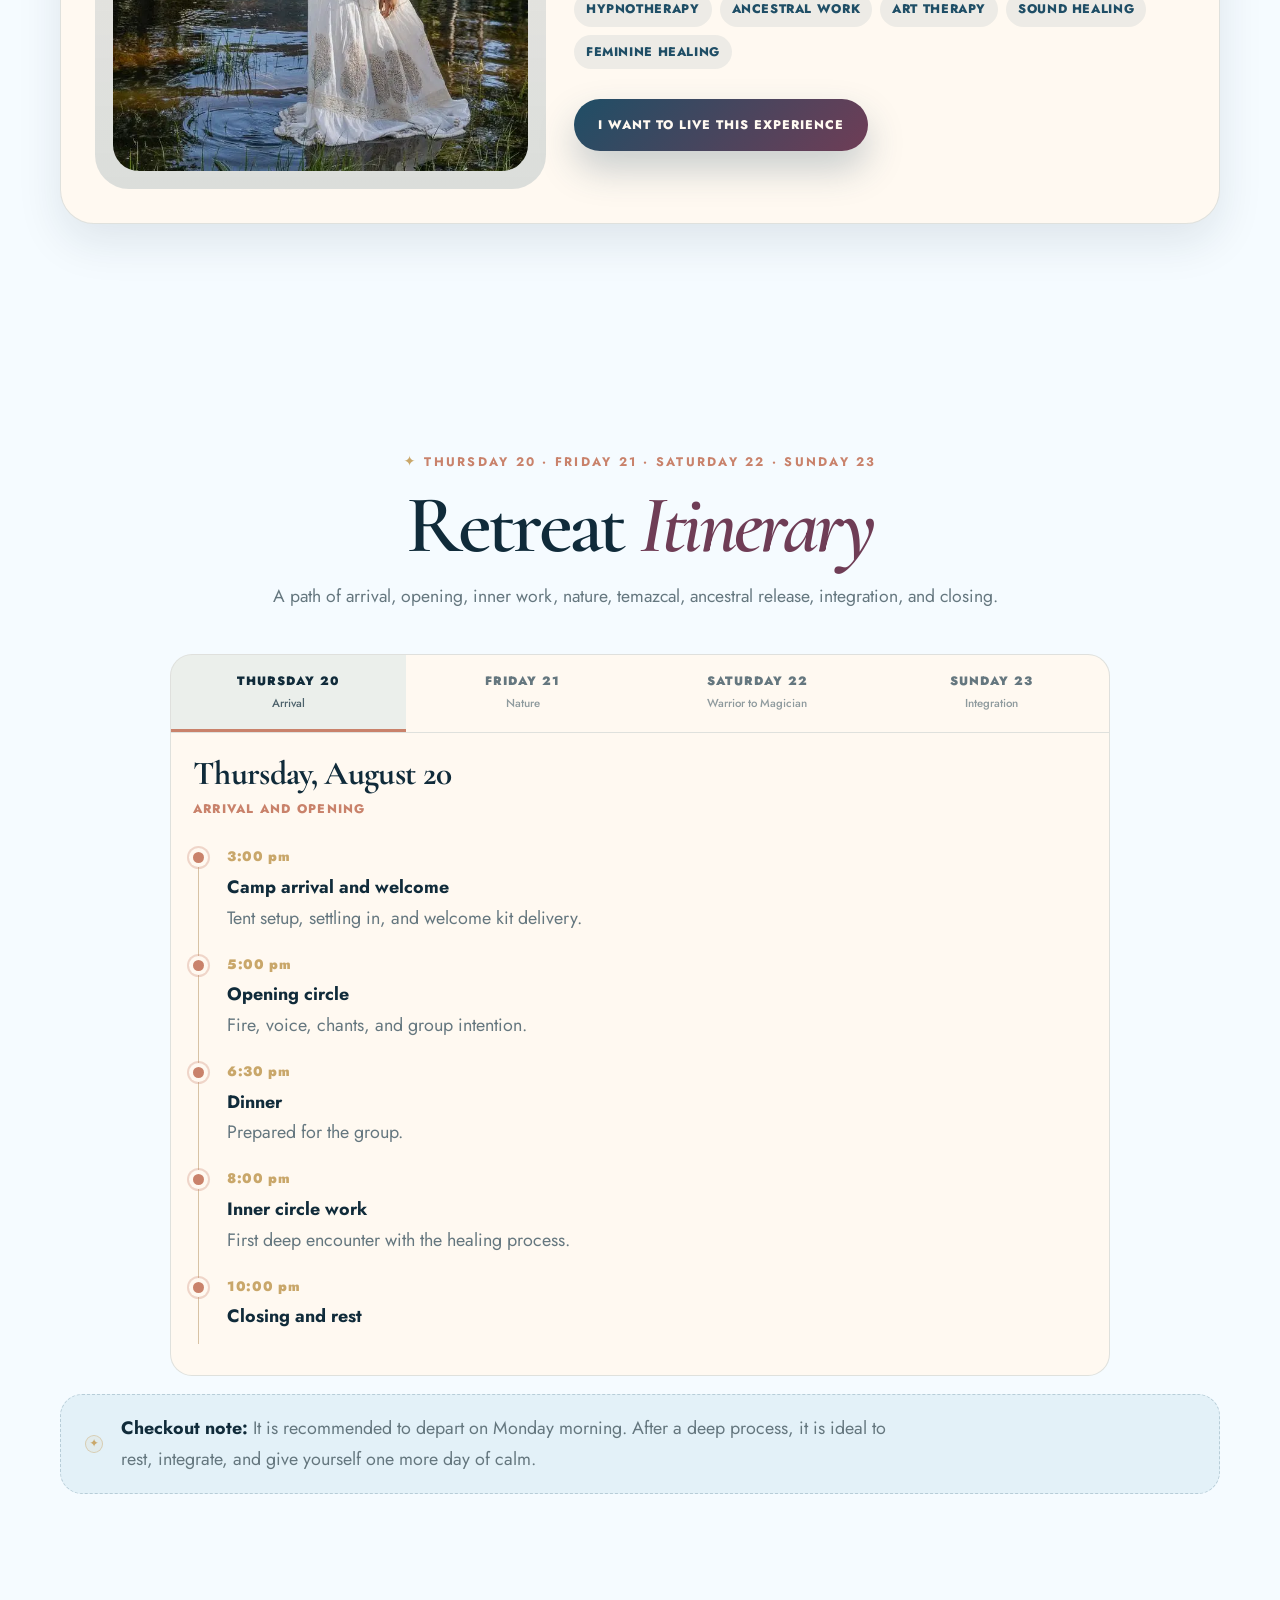
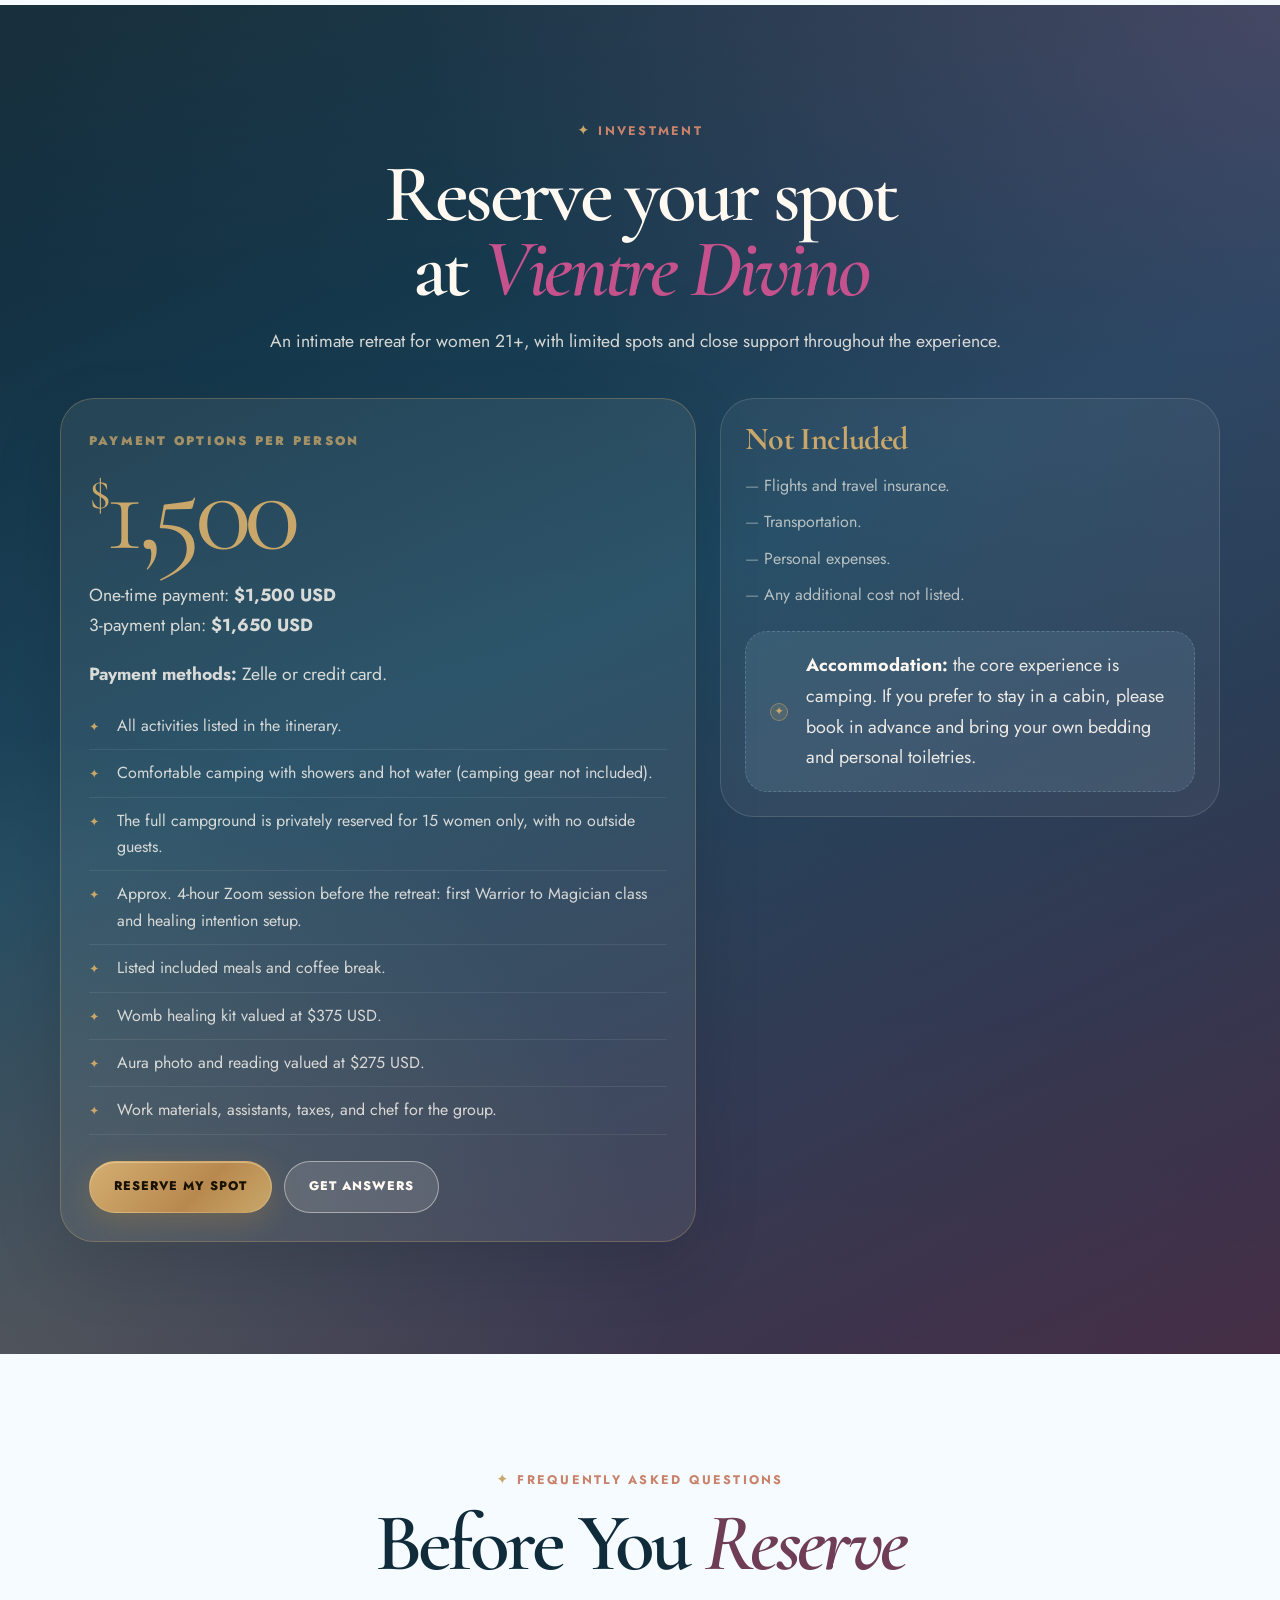
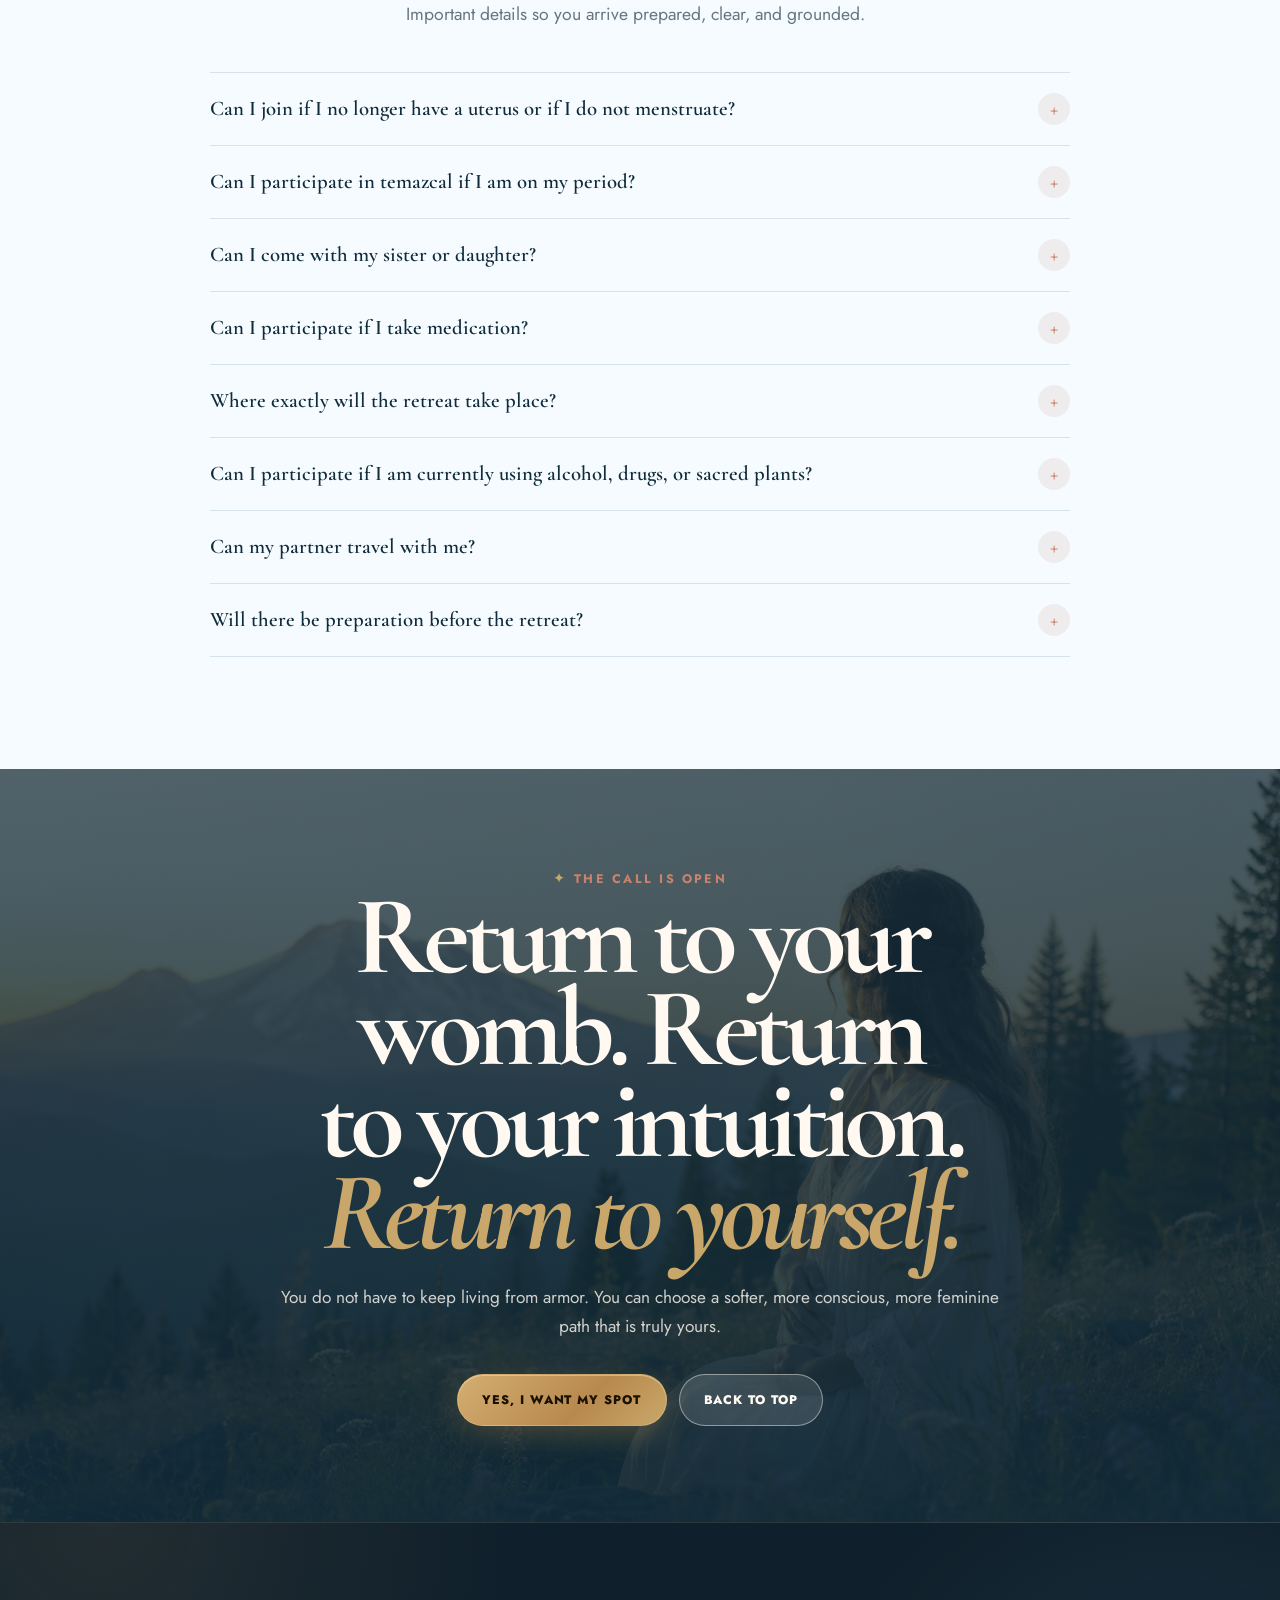
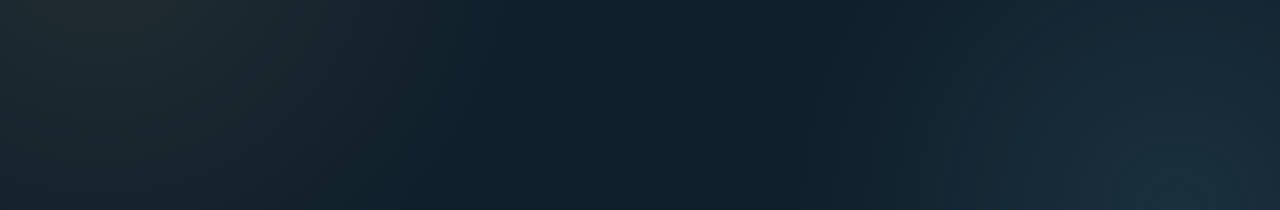
==== commit f41cb71e: "Ajusta contenido retiro" ====
--- a/index-en.html
+++ b/index-en.html
@@ -267,7 +267,7 @@
             <a class="btn btn-gold" href="#inversion">I Want to Reserve My Spot</a>
             <a class="btn btn-outline" href="#faq">I Have Questions</a>
           </div>
-          <p class="hero-micro">Intimate retreat for adult women · Limited spots · Exact location shared upon confirmed registration</p>
+          <p class="hero-micro">Intimate retreat for women 21+ · Limited spots · Exact location shared upon confirmed registration</p>
         </div>
       </div>
       <button class="scroll-cue" type="button" data-scroll="#hook"><span>Continue</span><i class="scroll-line"></i></button>
@@ -299,13 +299,12 @@
                 <path d="M17.5 15.5A7 7 0 1 1 10 4a6 6 0 0 0 7.5 11.5z" />
               </svg>
             </div>
-            <div><strong>Pre-Retreat Preparation</strong><small>A pre-retreat Zoom session to prepare and answer questions.</small></div>
+            <div><strong>Pre-Retreat Preparation</strong><small>A 4-hour Zoom session: first Warrior to Magician class and healing intention before arrival.</small></div>
           </div>
         </div>
       </div>
     </div>
 
-    src
     <section class="section hook" id="hook">
       <div class="container narrow reveal">
         <span class="script">Your body, your story, and your lineage are speaking to you</span>
@@ -557,23 +556,26 @@
         <div class="section-header reveal">
           <span class="label">Investment</span>
           <h2 class="title">Reserve your spot at <em>Vientre Divino</em></h2>
-          <p class="copy">An intimate retreat for adult women, with limited spots and close support throughout the experience.</p>
+          <p class="copy">An intimate retreat for women 21+, with limited spots and close support throughout the experience.</p>
         </div>
         <div class="price-grid">
           <article class="price-card reveal">
-            <span class="price-label">Investment per person</span>
+            <span class="price-label">Payment options per person</span>
             <div class="price"><span>$</span>1,500</div>
-            <p class="copy">USD per person. Includes the full process, listed meals, materials, healing kit, aura reading, assistants, and chef support for the group.</p>
+            <p class="copy">One-time payment: <strong>$1,500 USD</strong><br />3-payment plan: <strong>$1,650 USD</strong></p>
+            <p class="copy"><strong>Payment methods:</strong> Zelle or credit card.</p>
             <ul class="includes">
               <li>All activities listed in the itinerary.</li>
-              <li>Comfortable camping with showers and hot water.</li>
+              <li>Comfortable camping with showers and hot water (camping gear not included).</li>
+              <li>The full campground is privately reserved for 15 women only, with no outside guests.</li>
+              <li>Approx. 4-hour Zoom session before the retreat: first Warrior to Magician class and healing intention setup.</li>
               <li>Listed included meals and coffee break.</li>
               <li>Womb healing kit valued at $375 USD.</li>
               <li>Aura photo and reading valued at $275 USD.</li>
               <li>Work materials, assistants, taxes, and chef for the group.</li>
             </ul>
             <div class="price-actions">
-              <a class="btn btn-gold" href="https://wa.me/14086502198?text=Hi%2C%20I%20would%20like%20to%20reserve%20my%20spot%20for%20Vientre%20Divino.%20Could%20you%20share%20availability%20and%20details%3F" target="_blank" rel="noreferrer">Reserve My Spot</a>
+              <a class="btn btn-gold" href="https://wa.me/14086502198?text=Hi%2C%20I%20want%20to%20reserve%20my%20spot%20for%20Vientre%20Divino%20%28August%2020-23%2C%202026%20in%20Mount%20Shasta%29.%20I%20am%2021%2B%20and%20would%20like%20to%20confirm%20availability%20and%20payment%20options%20%28Zelle%20or%20credit%20card%29." target="_blank" rel="noreferrer">Reserve My Spot</a>
               <a class="btn btn-outline" href="#faq">Get Answers</a>
             </div>
           </article>
@@ -599,8 +601,9 @@
           <article class="faq-item"><button class="faq-q" type="button">Can I come with my sister or daughter?<span class="faq-icon">+</span></button><div class="faq-a"><p>Yes, as long as she is an adult and willing to engage in the process consciously and personally.</p></div></article>
           <article class="faq-item"><button class="faq-q" type="button">Can I participate if I take medication?<span class="faq-icon">+</span></button><div class="faq-a"><p>Yes, as long as you disclose your condition and medications in advance and have valid health or travel insurance with medical coverage.</p></div></article>
           <article class="faq-item"><button class="faq-q" type="button">Where exactly will the retreat take place?<span class="faq-icon">+</span></button><div class="faq-a"><p>It will take place in Mount Shasta, California. For privacy and group safety, the exact address is shared only with confirmed participants.</p></div></article>
-          <article class="faq-item"><button class="faq-q" type="button">Can my partner travel with me?<span class="faq-icon">+</span></button><div class="faq-a"><p>Your partner may travel with you, but cannot stay or sleep at camp. This is an intimate and personal process.</p></div></article>
-          <article class="faq-item"><button class="faq-q" type="button">Will there be preparation before the retreat?<span class="faq-icon">+</span></button><div class="faq-a"><p>Yes. About one month before the retreat, there will be a Zoom session to prepare the group, answer questions, and align logistics.</p></div></article>
+          <article class="faq-item"><button class="faq-q" type="button">Can I participate if I am currently using alcohol, drugs, or sacred plants?<span class="faq-icon">+</span></button><div class="faq-a"><p>No. To protect your nervous system and the depth of this process, participants are asked to arrive detoxed and without recent use of alcohol, drugs, or sacred plants.</p></div></article>
+          <article class="faq-item"><button class="faq-q" type="button">Can my partner travel with me?<span class="faq-icon">+</span></button><div class="faq-a"><p>Your partner may travel with you, but cannot stay or sleep at camp. This retreat is personal work, so physical contact with partners or family is not recommended during the process.</p></div></article>
+          <article class="faq-item"><button class="faq-q" type="button">Will there be preparation before the retreat?<span class="faq-icon">+</span></button><div class="faq-a"><p>Yes. About one month before the retreat, there will be a Zoom session to meet each other, prepare intention and energy, answer questions, and coordinate travel routes when helpful.</p></div></article>
         </div>
       </div>
     </section>
@@ -610,12 +613,12 @@
         <span class="label">The Call Is Open</span>
         <h2>Return to your womb. Return to your intuition. <em>Return to yourself.</em></h2>
         <p>You do not have to keep living from armor. You can choose a softer, more conscious, more feminine path that is truly yours.</p>
-        <div class="final-actions" style="justify-content:center;"><a class="btn btn-gold" href="https://wa.me/14086502198?text=Hi%2C%20I%20feel%20called%20to%20join%20Vientre%20Divino%20and%20would%20love%20more%20information.%20Can%20you%20guide%20me%20through%20the%20reservation%20process%3F" target="_blank" rel="noreferrer">Yes, I Want My Spot</a><a class="btn btn-outline" href="#home">Back to Top</a></div>
+        <div class="final-actions" style="justify-content:center;"><a class="btn btn-gold" href="https://wa.me/14086502198?text=Hi%2C%20I%20feel%20called%20to%20join%20Vientre%20Divino.%20I%20want%20to%20register%20for%20the%20August%2020-23%2C%202026%20retreat%20in%20Mount%20Shasta.%20Could%20you%20share%20availability%2C%20payment%20options%2C%20and%20next%20steps%3F" target="_blank" rel="noreferrer">Yes, I Want My Spot</a><a class="btn btn-outline" href="#home">Back to Top</a></div>
       </div>
     </section>
   </main>
 
-  <a class="wa-float" href="https://wa.me/14086502198?text=Hi%2C%20I%20would%20like%20more%20information%20about%20Vientre%20Divino.%20I%20would%20love%20to%20know%20details%20about%20the%20retreat%2C%20dates%2C%20and%20how%20to%20reserve." target="_blank" rel="noreferrer" aria-label="Contact on WhatsApp">
+  <a class="wa-float" href="https://wa.me/14086502198?text=Hi%2C%20I%20would%20like%20information%20about%20Vientre%20Divino%20in%20Mount%20Shasta%20%28August%2020-23%2C%202026%29.%20Could%20you%20send%20availability%2C%20payment%20options%2C%20and%20the%20reservation%20process%3F" target="_blank" rel="noreferrer" aria-label="Contact on WhatsApp">
     <svg viewBox="0 0 32 32" aria-hidden="true" focusable="false">
       <path d="M16 .4C7.4.4.4 7.1.4 15.5c0 2.9.8 5.8 2.4 8.3L.4 31.6l8.1-2.3c2.3 1.3 4.9 2 7.6 2 8.6 0 15.6-6.7 15.6-15.1S24.6.4 16 .4zm0 28.3c-2.3 0-4.6-.6-6.5-1.9l-.5-.3-4.8 1.4 1.5-4.6-.3-.5c-1.4-2.1-2.1-4.5-2.1-7C3.3 8.6 8.9 3.2 16 3.2s12.7 5.4 12.7 12.1S23 28.7 16 28.7zm7-9.1c-.4-.2-2.2-1.1-2.5-1.2-.3-.1-.5-.2-.8.2s-.9 1.2-1.1 1.4-.4.3-.8.1c-.4-.2-1.6-.6-3-1.8-1.1-1-1.9-2.1-2.1-2.5-.2-.4 0-.6.1-.8.1-.1.3-.4.4-.6.1-.2.2-.4.3-.6.1-.2 0-.5 0-.6 0-.2-.8-2-1.1-2.7-.3-.7-.6-.6-.8-.6h-.7c-.2 0-.6.1-.9.4-.3.4-1.2 1.1-1.2 2.8s1.2 3.3 1.4 3.5c.2.2 2.3 3.6 5.7 5 .8.4 1.5.6 2 .8.8.2 1.5.2 2 .1.6-.1 2.2-.9 2.5-1.8.3-.9.3-1.6.2-1.8 0-.2-.3-.3-.7-.5z" />
     </svg>
@@ -637,7 +640,7 @@
         </nav>
         <div class="footer-contact">
           <span class="footer-title">Contact</span>
-          <a href="https://wa.me/14086502198" target="_blank" rel="noreferrer">WhatsApp +1 (408) 650-2198</a>
+          <a href="https://wa.me/14086502198?text=Hi%2C%20I%20am%20interested%20in%20Vientre%20Divino%20for%20August%2020-23%2C%202026.%20Could%20you%20share%20availability%2C%20payment%20options%2C%20and%20requirements%20to%20reserve%3F" target="_blank" rel="noreferrer">WhatsApp +1 (408) 650-2198</a>
           <span>Mount Shasta, California</span>
           <span>Exact location shared after confirmation</span>
         </div>
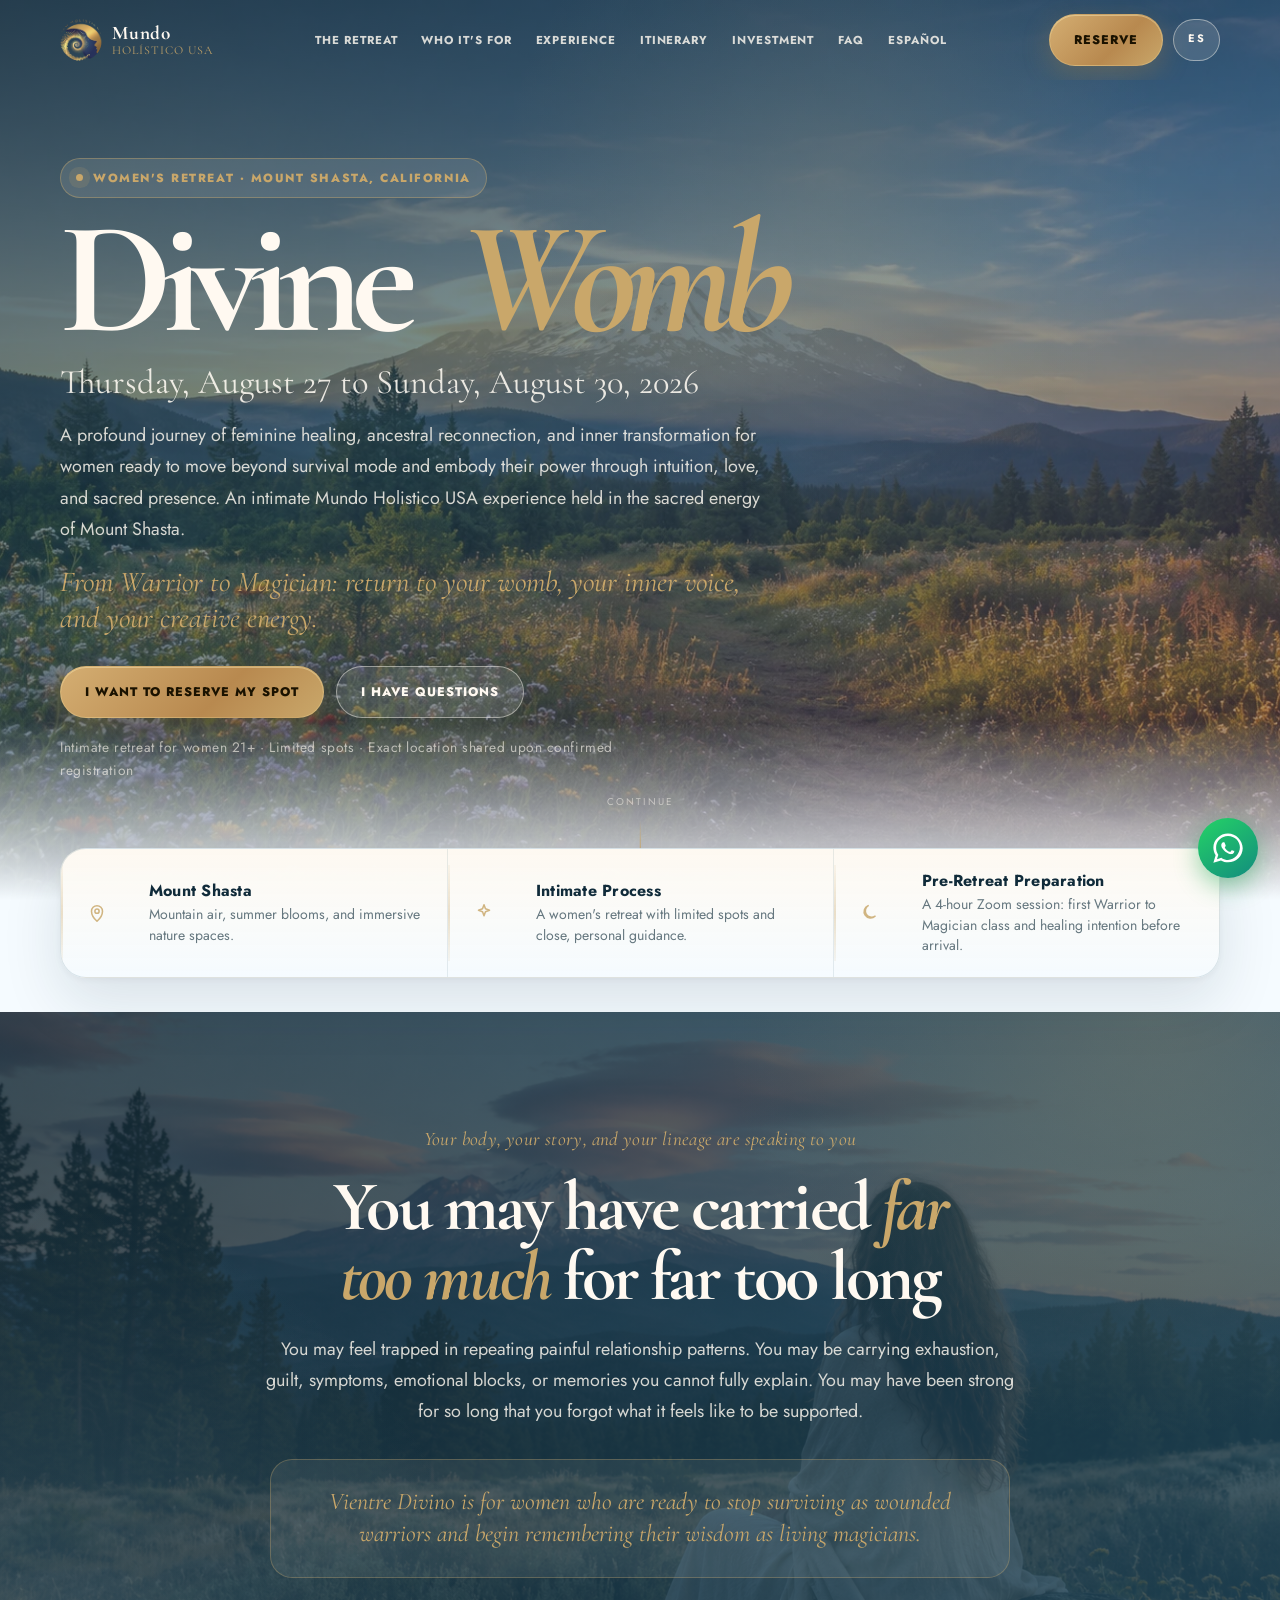
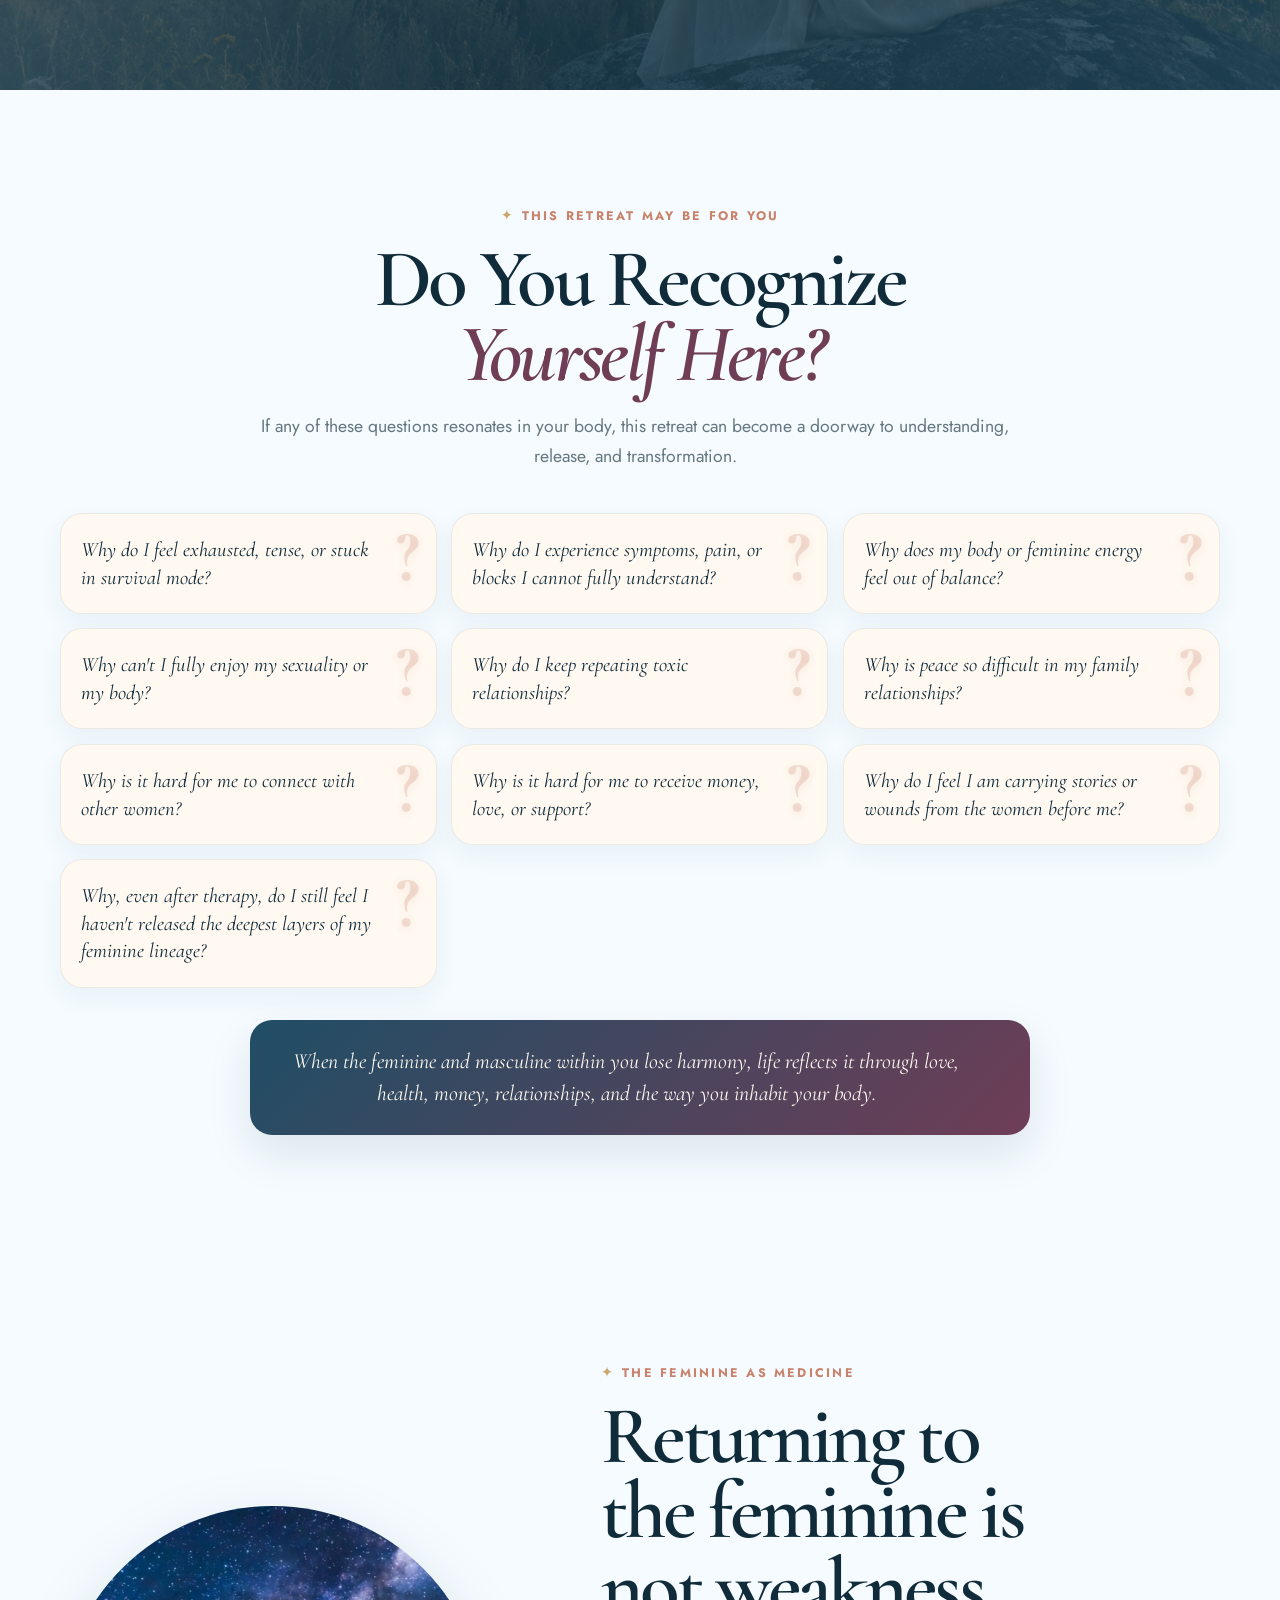
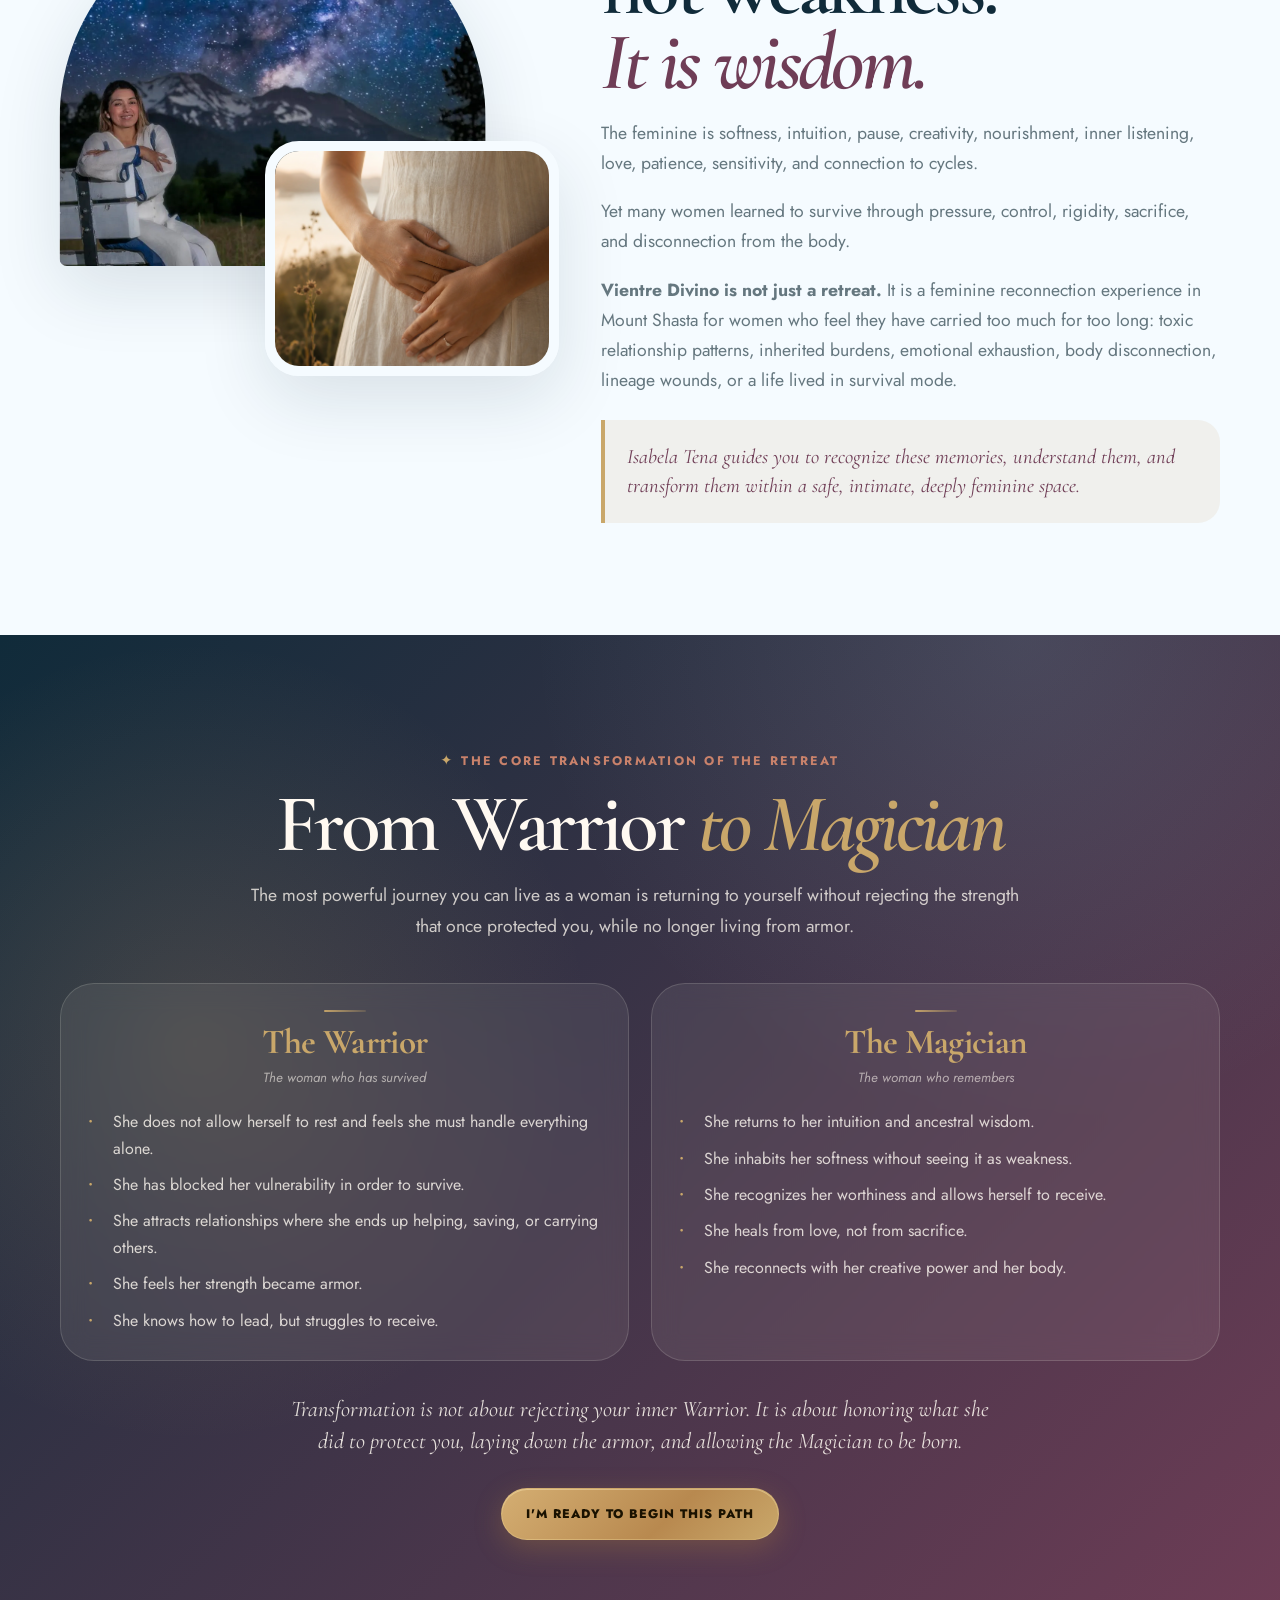
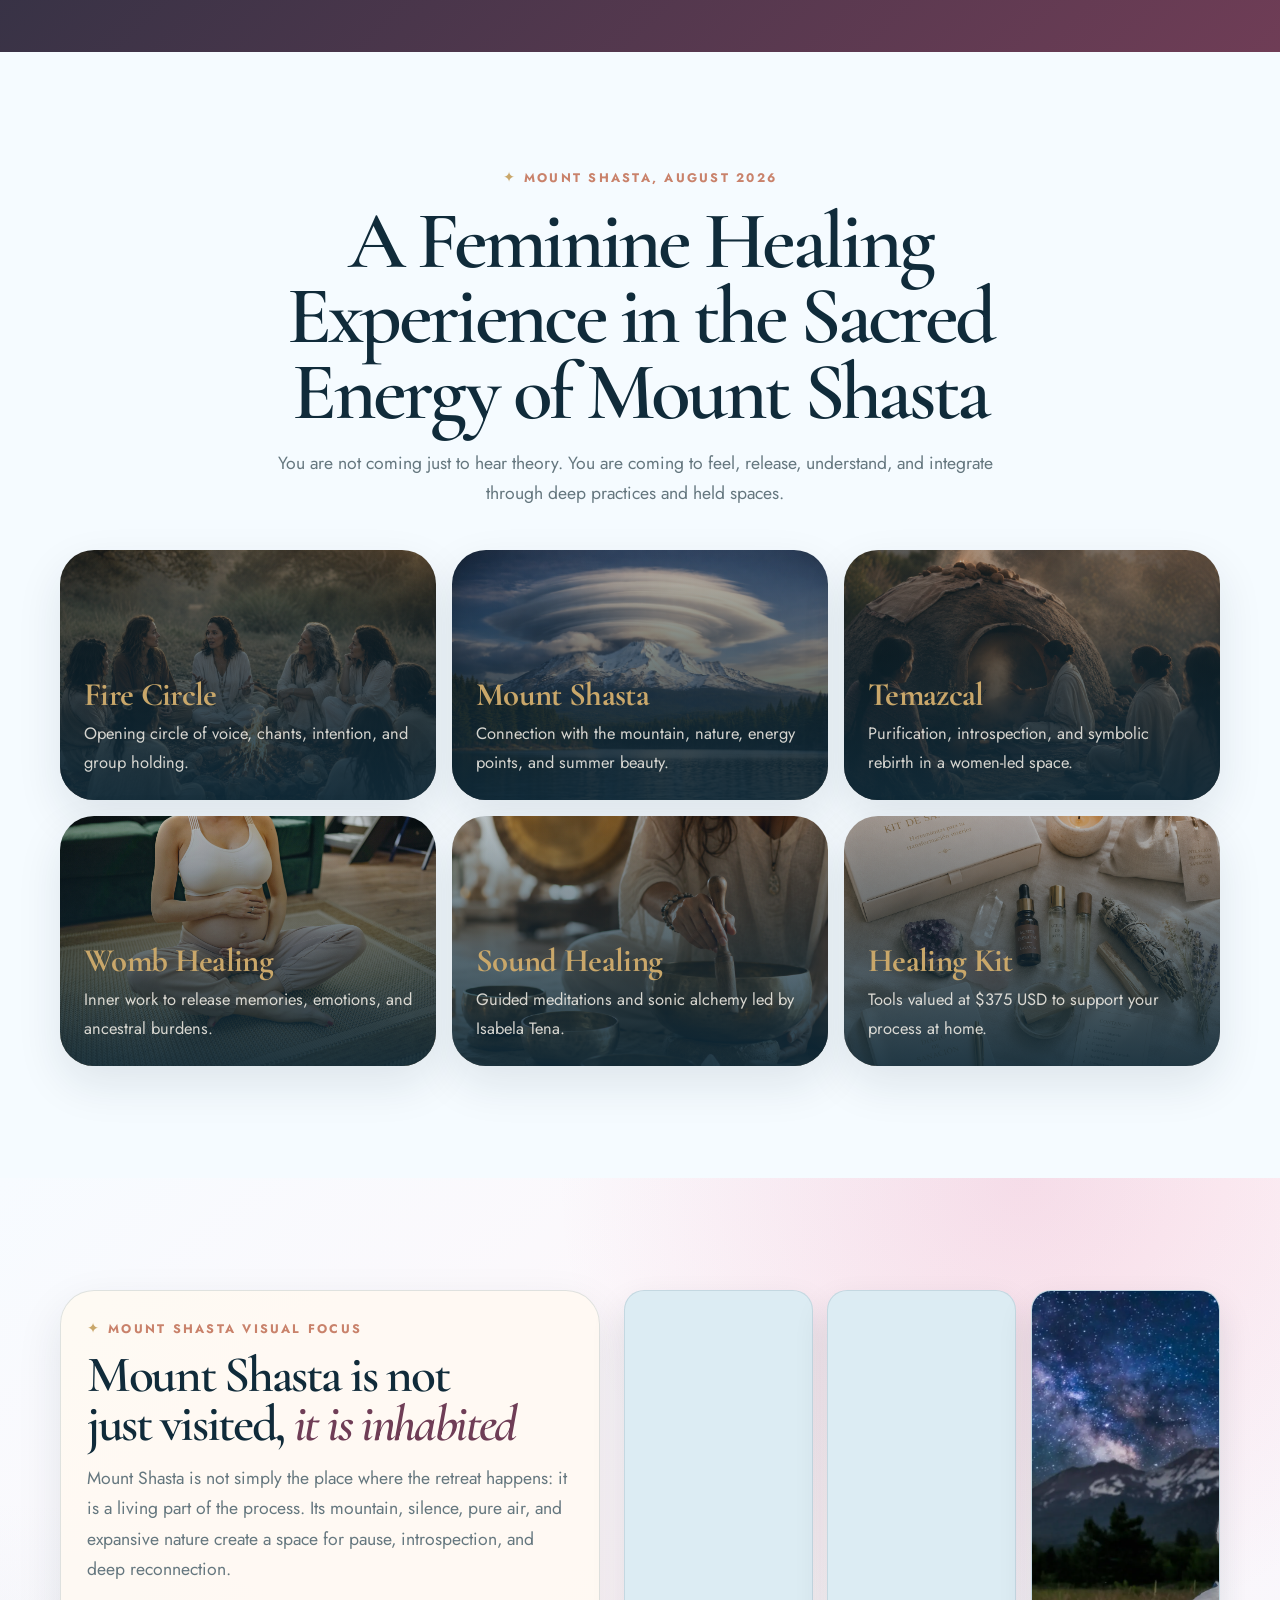
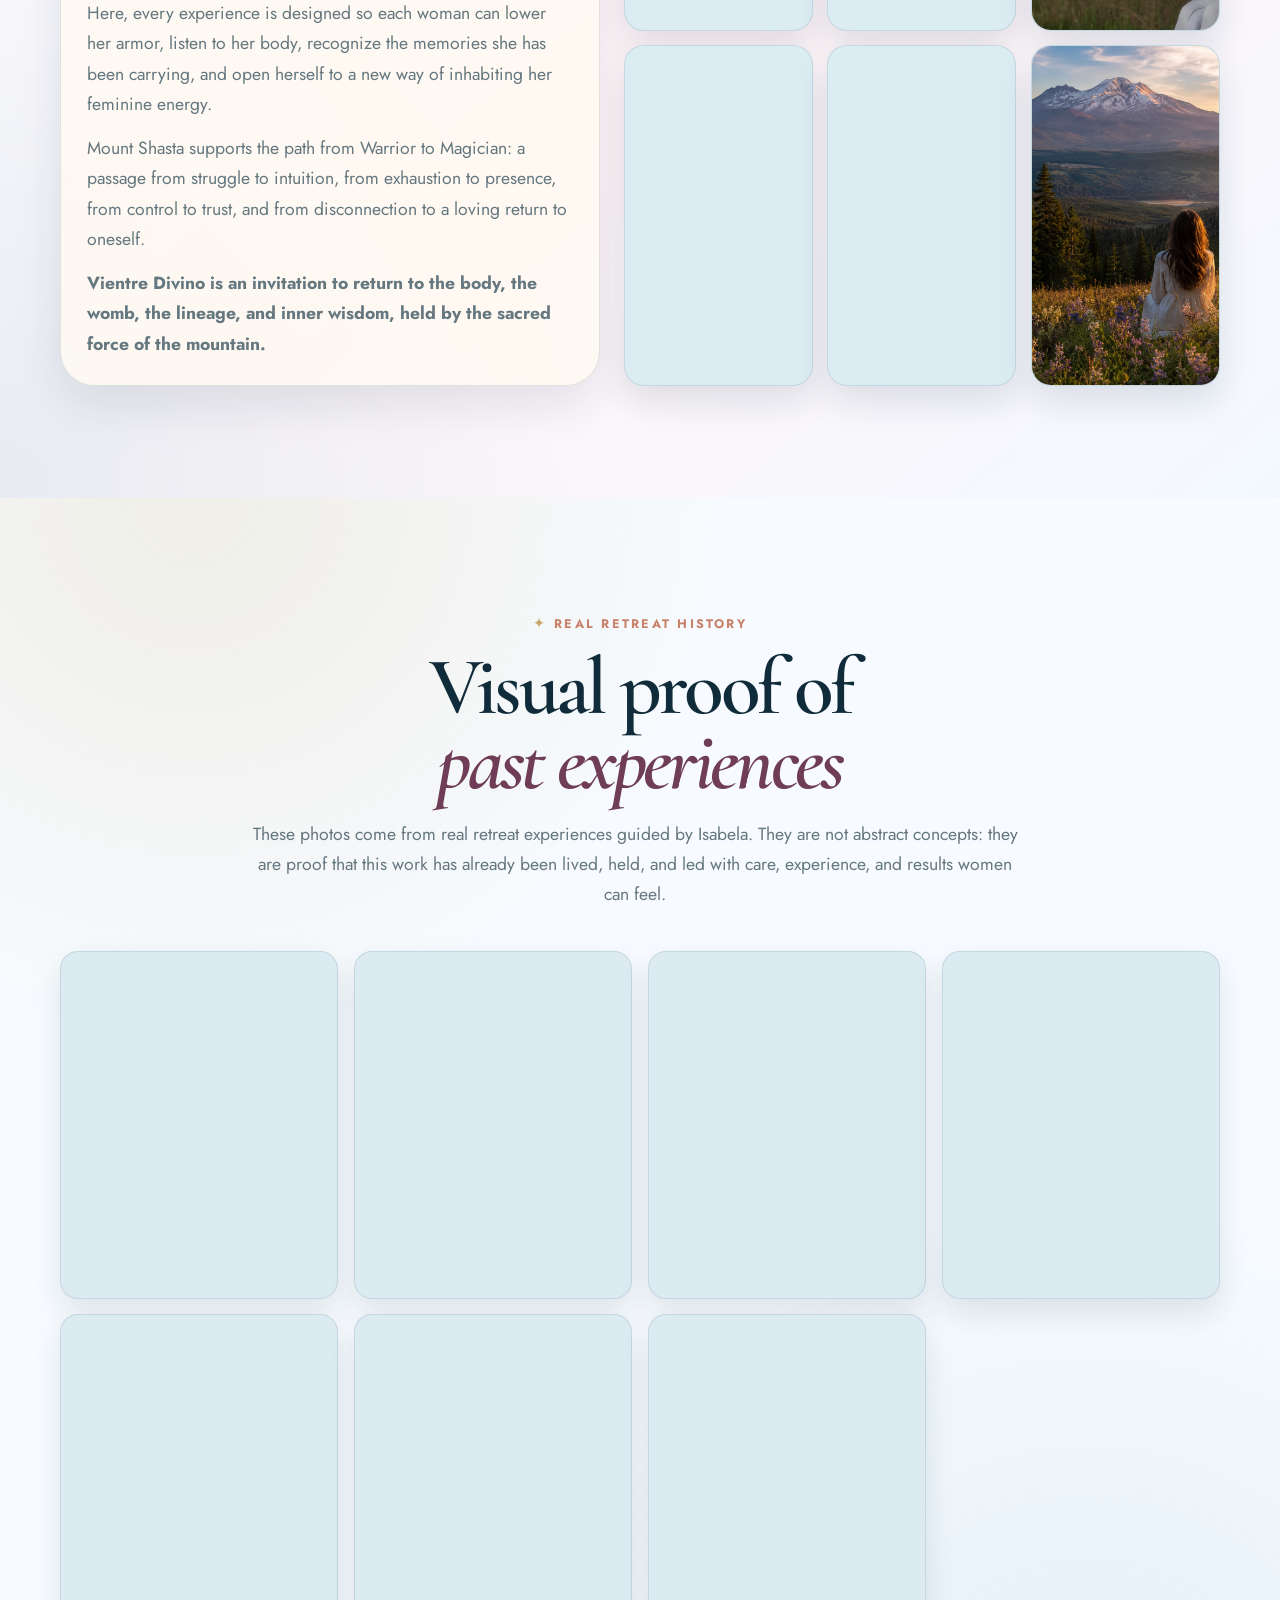
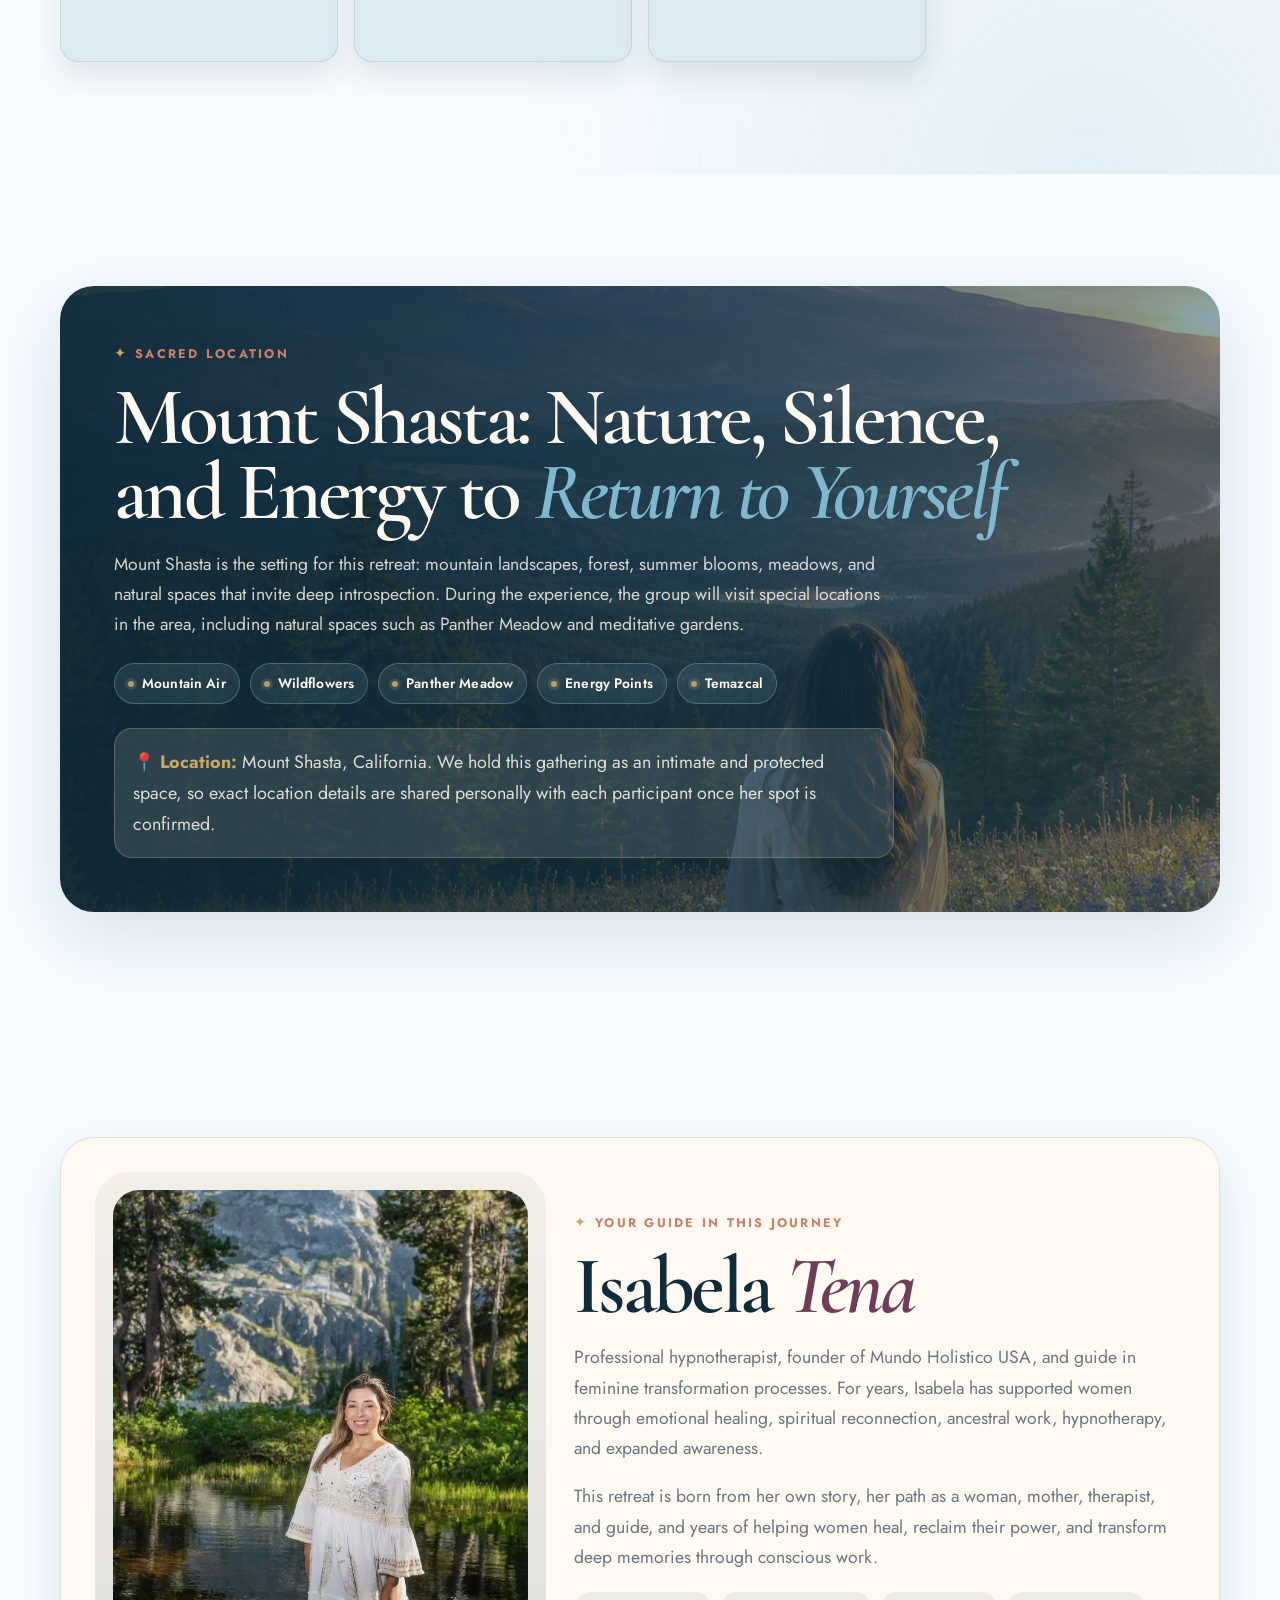
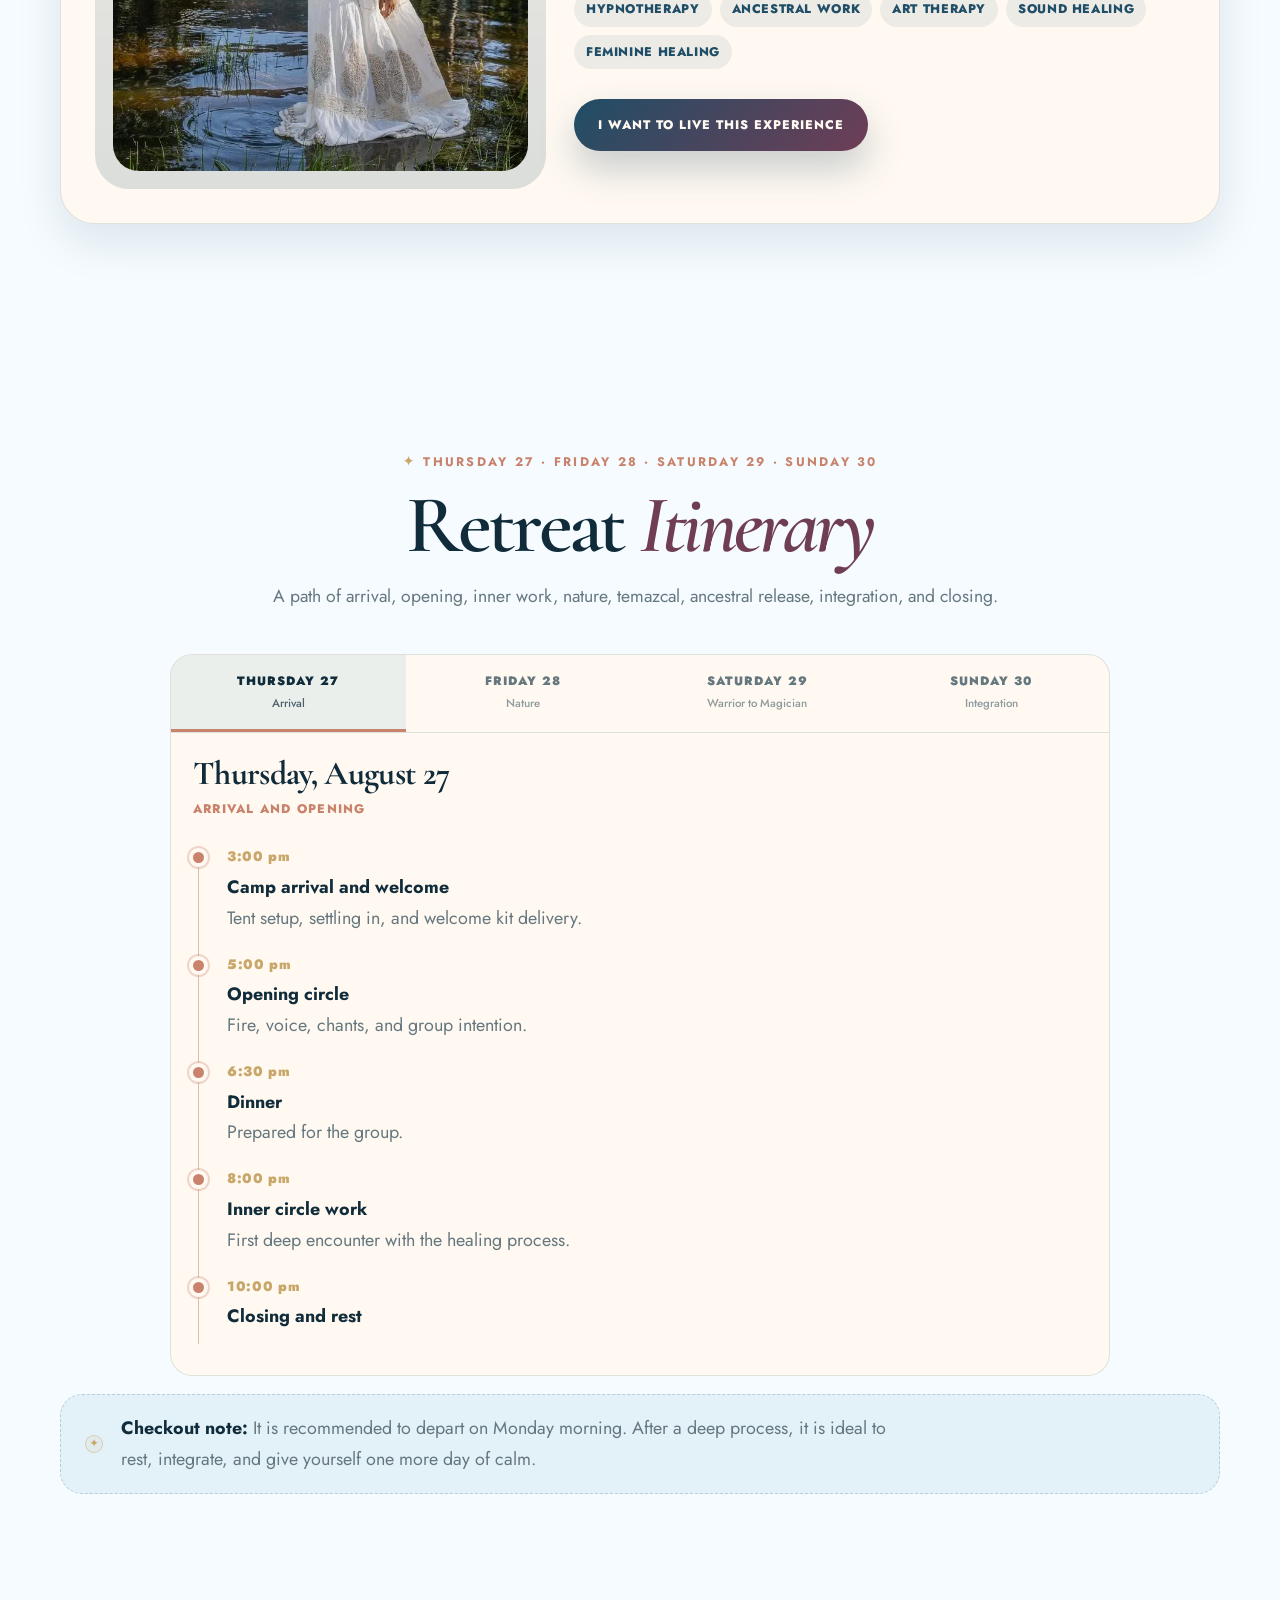
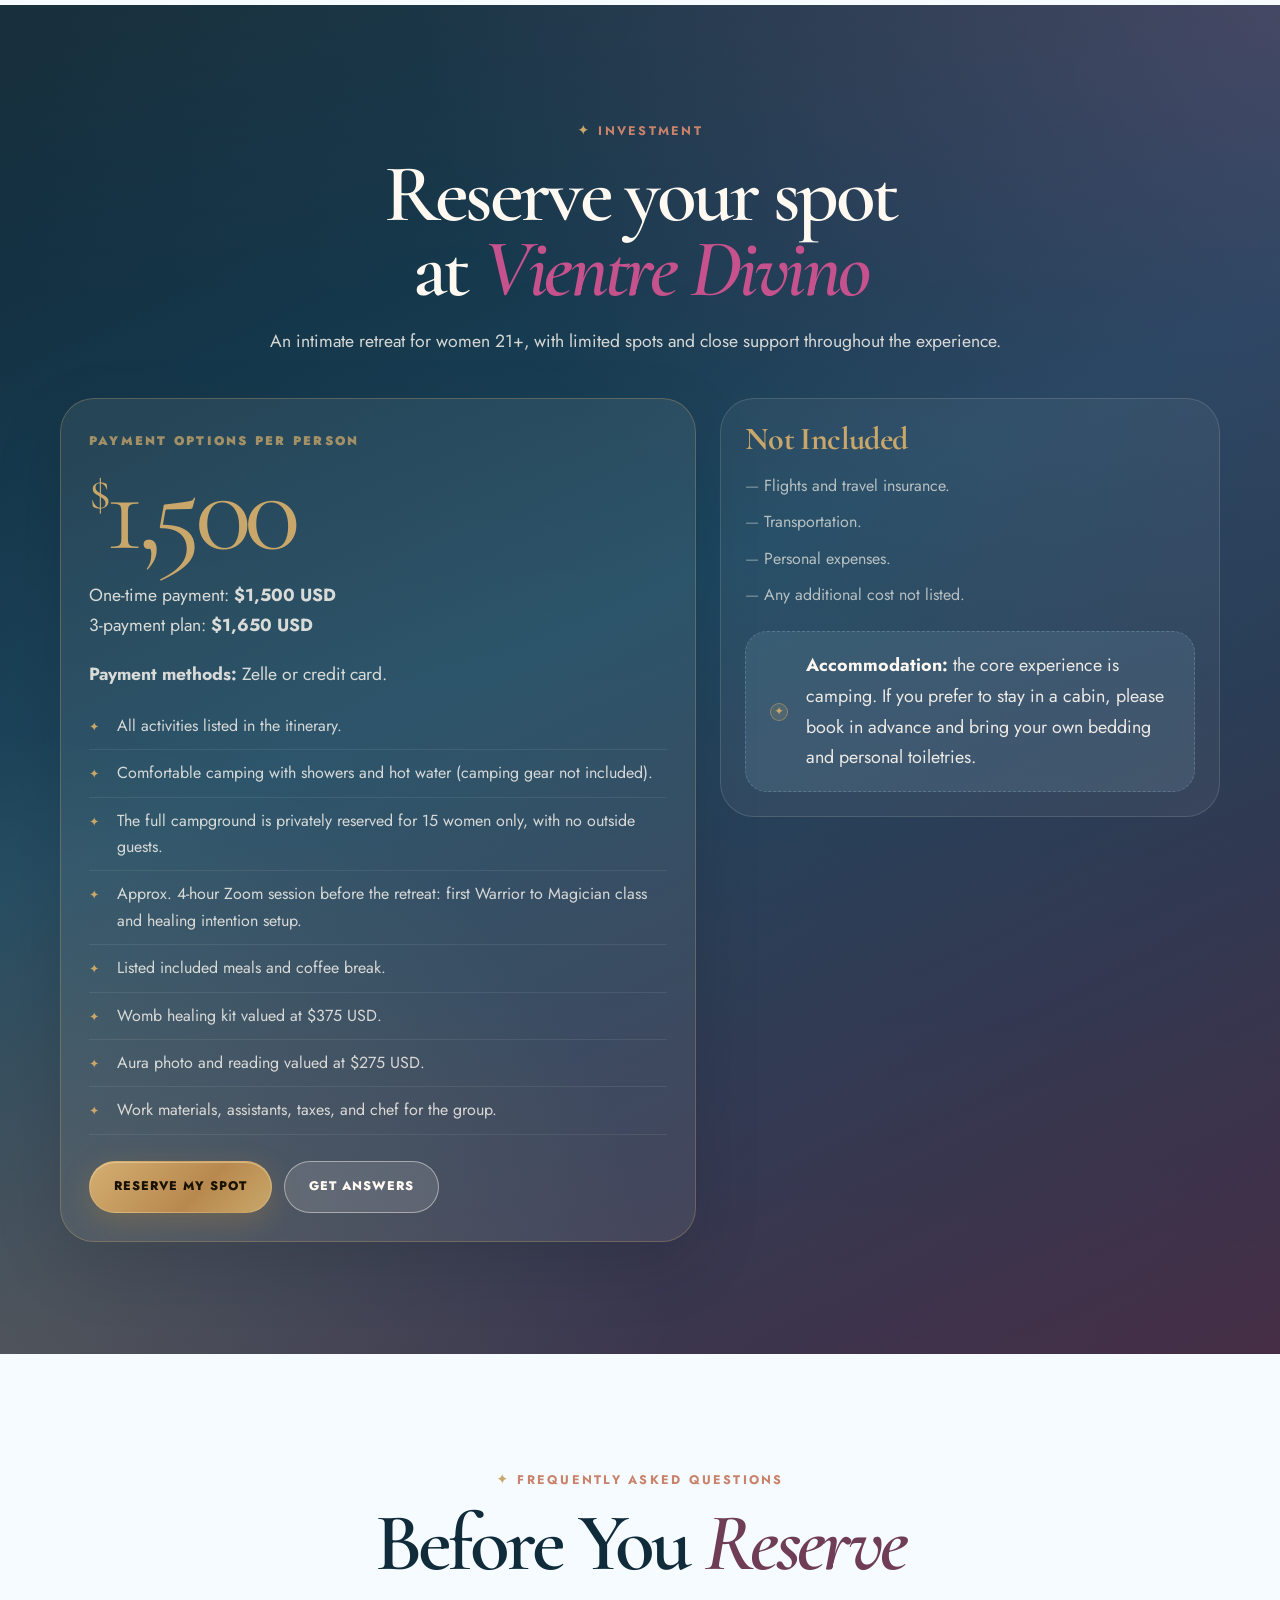
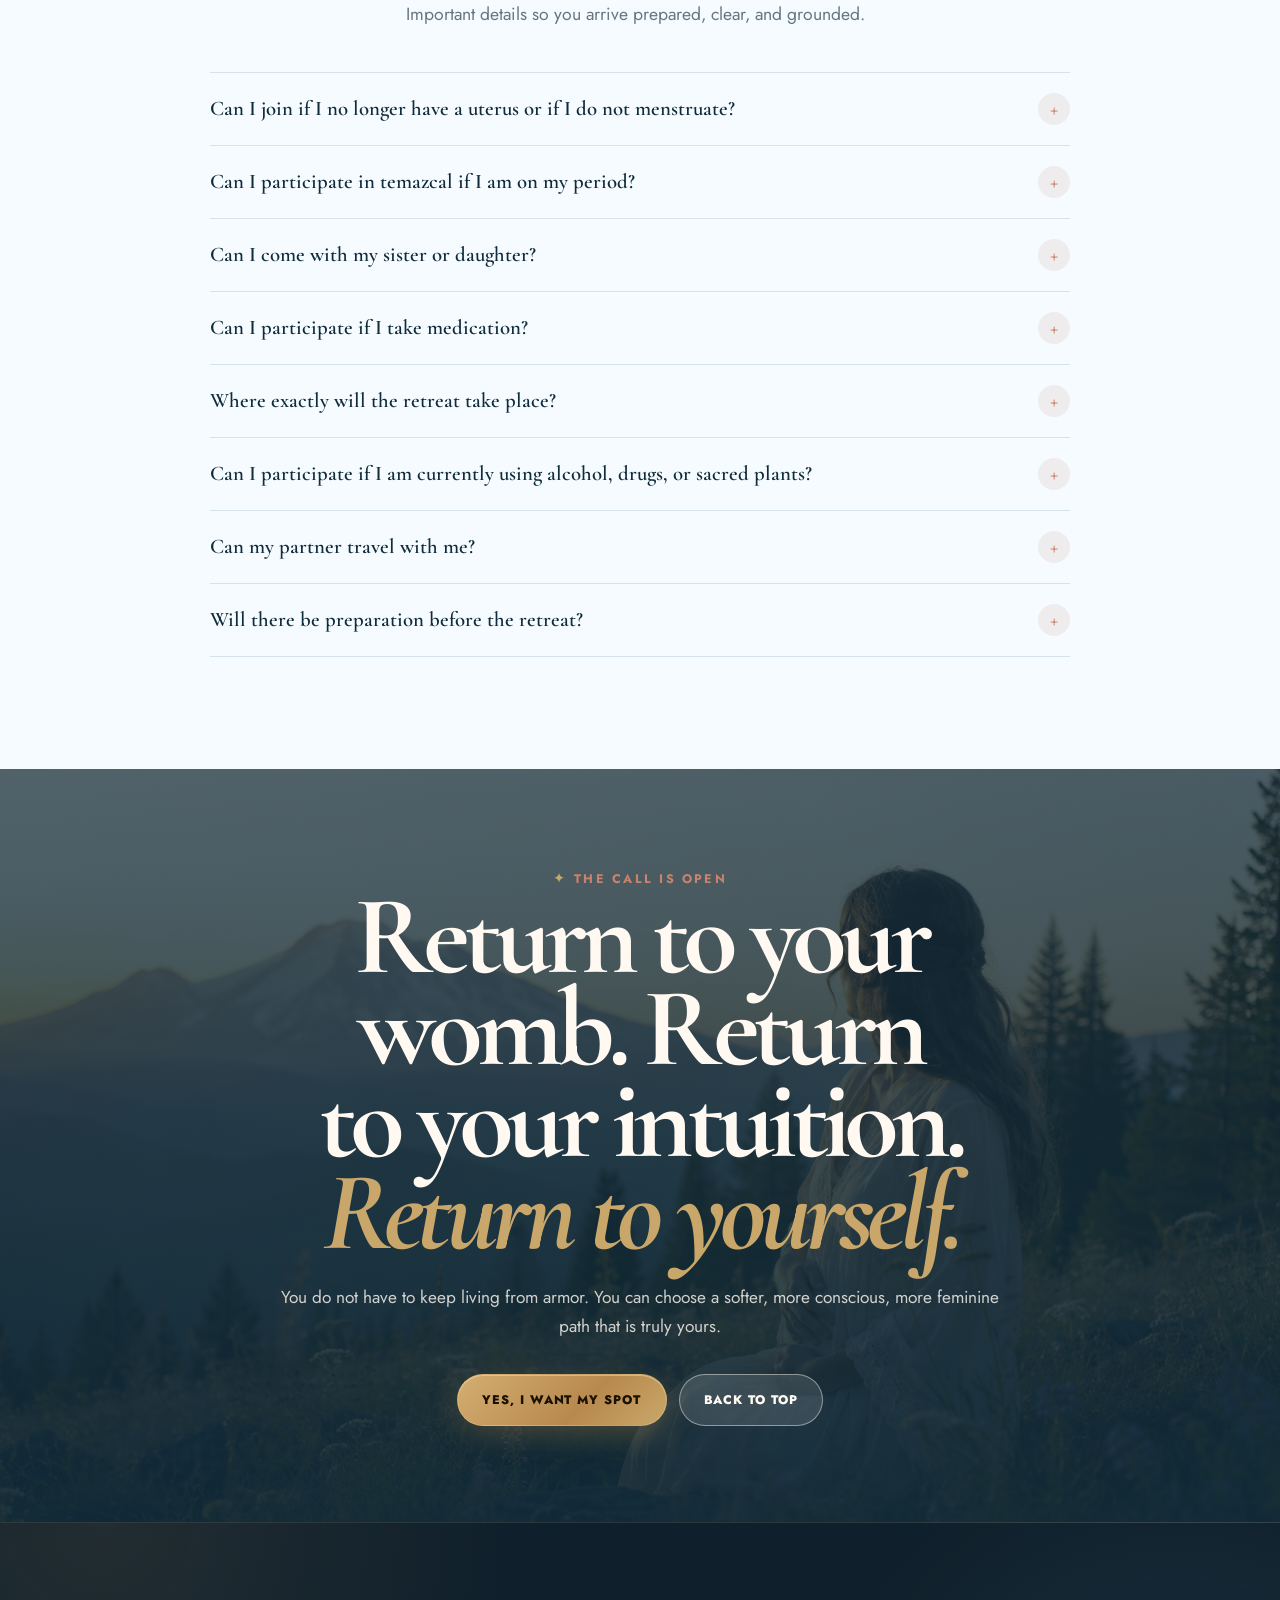
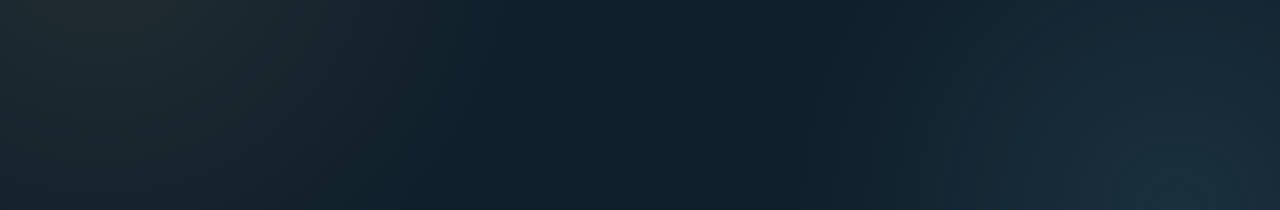
==== commit cb23be9f: "Actualiza fechas y README v2" ====
--- a/index-en.html
+++ b/index-en.html
@@ -3,7 +3,7 @@
 <head>
   <meta charset="UTF-8" />
   <meta name="viewport" content="width=device-width, initial-scale=1.0" />
-  <meta name="description" content="Vientre Divino: a women's retreat in Mount Shasta, California. August 20-23, 2026, guided by Isabela Tena." />
+  <meta name="description" content="Vientre Divino: a women's retreat in Mount Shasta, California. August 27-30, 2026, guided by Isabela Tena." />
   <title>Vientre Divino · Women's Retreat in Mount Shasta</title>
 
   <link rel="preconnect" href="https://fonts.googleapis.com" />
@@ -170,6 +170,28 @@
     .hero-copy { max-width: 700px; margin-top: 18px; color: rgba(255, 250, 242, .82); font-size: clamp(1rem, 0.96rem + 0.24vw, 1.12rem); line-height: 1.75; }
     .hero-tagline { display: block; max-width: 720px; margin-top: 18px; font-family: var(--display); font-style: italic; color: var(--dorado); font-size: clamp(1.25rem, 4vw, 1.8rem); line-height: 1.25; }
     .hero-actions { display: flex; flex-direction: column; gap: 12px; margin-top: 30px; align-items: stretch; }
+    @media (max-width: 425px) {
+      .hero-badge {
+        display: inline-flex;
+        justify-content: center;
+        width: fit-content;
+        max-width: calc(100% - 24px);
+        margin-inline: auto;
+        padding: 8px 12px;
+        gap: 6px;
+        font-size: .62rem;
+        letter-spacing: .045em;
+        line-height: 1.2;
+        white-space: normal;
+        text-align: center;
+        text-wrap: balance;
+      }
+      .hero-badge::before {
+        width: 6px;
+        height: 6px;
+        box-shadow: 0 0 0 5px rgba(201, 167, 106, .14);
+      }
+    }
 
     .btn {
       display: inline-flex;
@@ -260,7 +282,7 @@
         <div class="hero-content reveal">
           <span class="hero-badge">Women's Retreat · Mount Shasta, California</span>
           <h1>Divine <em>Womb</em></h1>
-          <p class="hero-date">Thursday, August 20 to Sunday, August 23, 2026</p>
+          <p class="hero-date">Thursday, August 27 to Sunday, August 30, 2026</p>
           <p class="hero-copy">A profound journey of feminine healing, ancestral reconnection, and inner transformation for women ready to move beyond survival mode and embody their power through intuition, love, and sacred presence. An intimate Mundo Holistico USA experience held in the sacred energy of Mount Shasta.</p>
           <span class="hero-tagline">From Warrior to Magician: return to your womb, your inner voice, and your creative energy.</span>
           <div class="hero-actions">
@@ -494,19 +516,19 @@
     <section class="section" id="itinerario">
       <div class="container">
         <div class="section-header reveal">
-          <span class="label">Thursday 20 · Friday 21 · Saturday 22 · Sunday 23</span>
+          <span class="label">Thursday 27 · Friday 28 · Saturday 29 · Sunday 30</span>
           <h2 class="title">Retreat <em>Itinerary</em></h2>
           <p class="copy">A path of arrival, opening, inner work, nature, temazcal, ancestral release, integration, and closing.</p>
         </div>
         <div class="tabs reveal" role="tablist" aria-label="Daily itinerary">
-          <button class="tab is-active" type="button" data-tab="0">Thursday 20<small>Arrival</small></button>
-          <button class="tab" type="button" data-tab="1">Friday 21<small>Nature</small></button>
-          <button class="tab" type="button" data-tab="2">Saturday 22<small>Warrior to Magician</small></button>
-          <button class="tab" type="button" data-tab="3">Sunday 23<small>Integration</small></button>
+          <button class="tab is-active" type="button" data-tab="0">Thursday 27<small>Arrival</small></button>
+          <button class="tab" type="button" data-tab="1">Friday 28<small>Nature</small></button>
+          <button class="tab" type="button" data-tab="2">Saturday 29<small>Warrior to Magician</small></button>
+          <button class="tab" type="button" data-tab="3">Sunday 30<small>Integration</small></button>
         </div>
         <div class="panels reveal">
           <article class="panel is-active">
-            <div class="day-card"><h3 class="day-title">Thursday, August 20</h3><span class="day-subtitle">Arrival and Opening</span><div class="timeline">
+            <div class="day-card"><h3 class="day-title">Thursday, August 27</h3><span class="day-subtitle">Arrival and Opening</span><div class="timeline">
               <div class="tl-item"><span class="tl-time">3:00 pm</span><p class="tl-text"><strong>Camp arrival and welcome</strong>Tent setup, settling in, and welcome kit delivery.</p></div>
               <div class="tl-item"><span class="tl-time">5:00 pm</span><p class="tl-text"><strong>Opening circle</strong>Fire, voice, chants, and group intention.</p></div>
               <div class="tl-item"><span class="tl-time">6:30 pm</span><p class="tl-text"><strong>Dinner</strong>Prepared for the group.</p></div>
@@ -515,7 +537,7 @@
             </div></div>
           </article>
           <article class="panel">
-            <div class="day-card"><h3 class="day-title">Friday, August 21</h3><span class="day-subtitle">Nature, Intention, and Temazcal</span><div class="timeline">
+            <div class="day-card"><h3 class="day-title">Friday, August 28</h3><span class="day-subtitle">Nature, Intention, and Temazcal</span><div class="timeline">
               <div class="tl-item"><span class="tl-time">8:30 am</span><p class="tl-text"><strong>Breakfast</strong></p></div>
               <div class="tl-item"><span class="tl-time">9:30 am</span><p class="tl-text"><strong>Mountain field day</strong>Meditation, healing intention, and visits to energy points and natural spaces.</p></div>
               <div class="tl-item"><span class="tl-time">12:30 pm</span><p class="tl-text"><strong>Lunch on your own</strong>Local restaurants and free time in town.</p></div>
@@ -526,7 +548,7 @@
             </div></div>
           </article>
           <article class="panel">
-            <div class="day-card"><h3 class="day-title">Saturday, August 22</h3><span class="day-subtitle">From Warrior to Magician</span><div class="timeline">
+            <div class="day-card"><h3 class="day-title">Saturday, August 29</h3><span class="day-subtitle">From Warrior to Magician</span><div class="timeline">
               <div class="tl-item"><span class="tl-time">8:30 am</span><p class="tl-text"><strong>Breakfast</strong></p></div>
               <div class="tl-item"><span class="tl-time">10:00 am</span><p class="tl-text"><strong>Warrior to Magician Class</strong>Therapeutic practices, art therapy, meditation, and element connection.</p></div>
               <div class="tl-item"><span class="tl-time">12:30 pm</span><p class="tl-text"><strong>Lunch</strong></p></div>
@@ -537,7 +559,7 @@
             </div></div>
           </article>
           <article class="panel">
-            <div class="day-card"><h3 class="day-title">Sunday, August 23</h3><span class="day-subtitle">Integration and Closing</span><div class="timeline">
+            <div class="day-card"><h3 class="day-title">Sunday, August 30</h3><span class="day-subtitle">Integration and Closing</span><div class="timeline">
               <div class="tl-item"><span class="tl-time">8:30 am</span><p class="tl-text"><strong>Breakfast</strong></p></div>
               <div class="tl-item"><span class="tl-time">10:00 am</span><p class="tl-text"><strong>Warrior to Magician Class · continued</strong>Meditation, introspective practices, and art therapy.</p></div>
               <div class="tl-item"><span class="tl-time">12:30 pm</span><p class="tl-text"><strong>Lunch</strong></p></div>
@@ -575,7 +597,7 @@
               <li>Work materials, assistants, taxes, and chef for the group.</li>
             </ul>
             <div class="price-actions">
-              <a class="btn btn-gold" href="https://wa.me/14086502198?text=Hi%2C%20I%20want%20to%20reserve%20my%20spot%20for%20Vientre%20Divino%20%28August%2020-23%2C%202026%20in%20Mount%20Shasta%29.%20I%20am%2021%2B%20and%20would%20like%20to%20confirm%20availability%20and%20payment%20options%20%28Zelle%20or%20credit%20card%29." target="_blank" rel="noreferrer">Reserve My Spot</a>
+              <a class="btn btn-gold" href="https://wa.me/14086502198?text=Hi%2C%20I%20want%20to%20reserve%20my%20spot%20for%20Vientre%20Divino%20%28August%2027-30%2C%202026%20in%20Mount%20Shasta%29.%20I%20am%2021%2B%20and%20would%20like%20to%20confirm%20availability%20and%20payment%20options%20%28Zelle%20or%20credit%20card%29." target="_blank" rel="noreferrer">Reserve My Spot</a>
               <a class="btn btn-outline" href="#faq">Get Answers</a>
             </div>
           </article>
@@ -613,12 +635,12 @@
         <span class="label">The Call Is Open</span>
         <h2>Return to your womb. Return to your intuition. <em>Return to yourself.</em></h2>
         <p>You do not have to keep living from armor. You can choose a softer, more conscious, more feminine path that is truly yours.</p>
-        <div class="final-actions" style="justify-content:center;"><a class="btn btn-gold" href="https://wa.me/14086502198?text=Hi%2C%20I%20feel%20called%20to%20join%20Vientre%20Divino.%20I%20want%20to%20register%20for%20the%20August%2020-23%2C%202026%20retreat%20in%20Mount%20Shasta.%20Could%20you%20share%20availability%2C%20payment%20options%2C%20and%20next%20steps%3F" target="_blank" rel="noreferrer">Yes, I Want My Spot</a><a class="btn btn-outline" href="#home">Back to Top</a></div>
+        <div class="final-actions" style="justify-content:center;"><a class="btn btn-gold" href="https://wa.me/14086502198?text=Hi%2C%20I%20feel%20called%20to%20join%20Vientre%20Divino.%20I%20want%20to%20register%20for%20the%20August%2027-30%2C%202026%20retreat%20in%20Mount%20Shasta.%20Could%20you%20share%20availability%2C%20payment%20options%2C%20and%20next%20steps%3F" target="_blank" rel="noreferrer">Yes, I Want My Spot</a><a class="btn btn-outline" href="#home">Back to Top</a></div>
       </div>
     </section>
   </main>
 
-  <a class="wa-float" href="https://wa.me/14086502198?text=Hi%2C%20I%20would%20like%20information%20about%20Vientre%20Divino%20in%20Mount%20Shasta%20%28August%2020-23%2C%202026%29.%20Could%20you%20send%20availability%2C%20payment%20options%2C%20and%20the%20reservation%20process%3F" target="_blank" rel="noreferrer" aria-label="Contact on WhatsApp">
+  <a class="wa-float" href="https://wa.me/14086502198?text=Hi%2C%20I%20would%20like%20information%20about%20Vientre%20Divino%20in%20Mount%20Shasta%20%28August%2027-30%2C%202026%29.%20Could%20you%20send%20availability%2C%20payment%20options%2C%20and%20the%20reservation%20process%3F" target="_blank" rel="noreferrer" aria-label="Contact on WhatsApp">
     <svg viewBox="0 0 32 32" aria-hidden="true" focusable="false">
       <path d="M16 .4C7.4.4.4 7.1.4 15.5c0 2.9.8 5.8 2.4 8.3L.4 31.6l8.1-2.3c2.3 1.3 4.9 2 7.6 2 8.6 0 15.6-6.7 15.6-15.1S24.6.4 16 .4zm0 28.3c-2.3 0-4.6-.6-6.5-1.9l-.5-.3-4.8 1.4 1.5-4.6-.3-.5c-1.4-2.1-2.1-4.5-2.1-7C3.3 8.6 8.9 3.2 16 3.2s12.7 5.4 12.7 12.1S23 28.7 16 28.7zm7-9.1c-.4-.2-2.2-1.1-2.5-1.2-.3-.1-.5-.2-.8.2s-.9 1.2-1.1 1.4-.4.3-.8.1c-.4-.2-1.6-.6-3-1.8-1.1-1-1.9-2.1-2.1-2.5-.2-.4 0-.6.1-.8.1-.1.3-.4.4-.6.1-.2.2-.4.3-.6.1-.2 0-.5 0-.6 0-.2-.8-2-1.1-2.7-.3-.7-.6-.6-.8-.6h-.7c-.2 0-.6.1-.9.4-.3.4-1.2 1.1-1.2 2.8s1.2 3.3 1.4 3.5c.2.2 2.3 3.6 5.7 5 .8.4 1.5.6 2 .8.8.2 1.5.2 2 .1.6-.1 2.2-.9 2.5-1.8.3-.9.3-1.6.2-1.8 0-.2-.3-.3-.7-.5z" />
     </svg>
@@ -640,7 +662,7 @@
         </nav>
         <div class="footer-contact">
           <span class="footer-title">Contact</span>
-          <a href="https://wa.me/14086502198?text=Hi%2C%20I%20am%20interested%20in%20Vientre%20Divino%20for%20August%2020-23%2C%202026.%20Could%20you%20share%20availability%2C%20payment%20options%2C%20and%20requirements%20to%20reserve%3F" target="_blank" rel="noreferrer">WhatsApp +1 (408) 650-2198</a>
+          <a href="https://wa.me/14086502198?text=Hi%2C%20I%20am%20interested%20in%20Vientre%20Divino%20for%20August%2027-30%2C%202026.%20Could%20you%20share%20availability%2C%20payment%20options%2C%20and%20requirements%20to%20reserve%3F" target="_blank" rel="noreferrer">WhatsApp +1 (408) 650-2198</a>
           <span>Mount Shasta, California</span>
           <span>Exact location shared after confirmation</span>
         </div>
--- a/assets/css/site.css
+++ b/assets/css/site.css
@@ -1768,15 +1768,19 @@
 
     @media (max-width: 425px) {
       .hero-badge {
-        display: flex;
-        width: max-content;
+        display: inline-flex;
+        justify-content: center;
+        width: fit-content;
+        max-width: calc(100% - 24px);
         margin-inline: auto;
-        padding: 7px 12px;
-        gap: 7px;
-        font-size: .58rem;
-        letter-spacing: .06em;
-        line-height: 1;
-        white-space: nowrap;
+        padding: 8px 12px;
+        gap: 6px;
+        font-size: .62rem;
+        letter-spacing: .045em;
+        line-height: 1.2;
+        white-space: normal;
+        text-align: center;
+        text-wrap: balance;
       }
       .hero-badge::before {
         width: 6px;
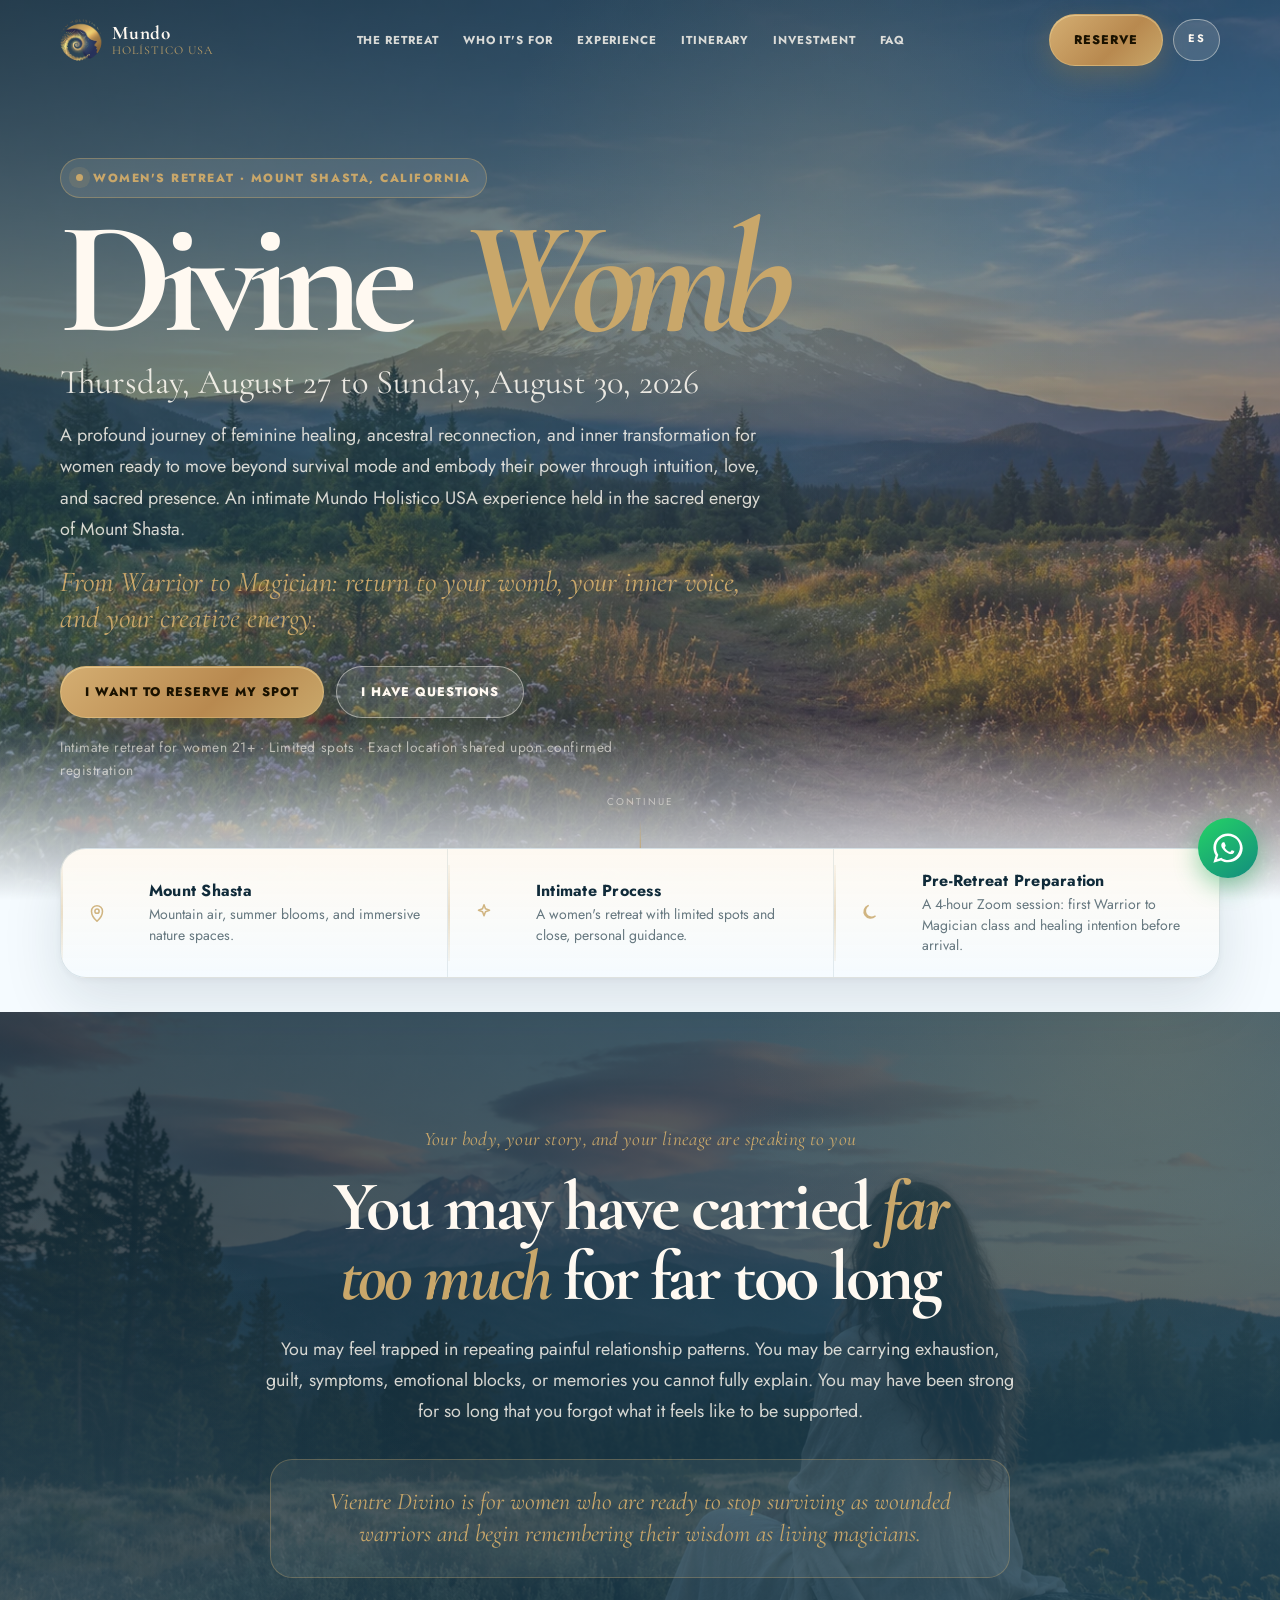
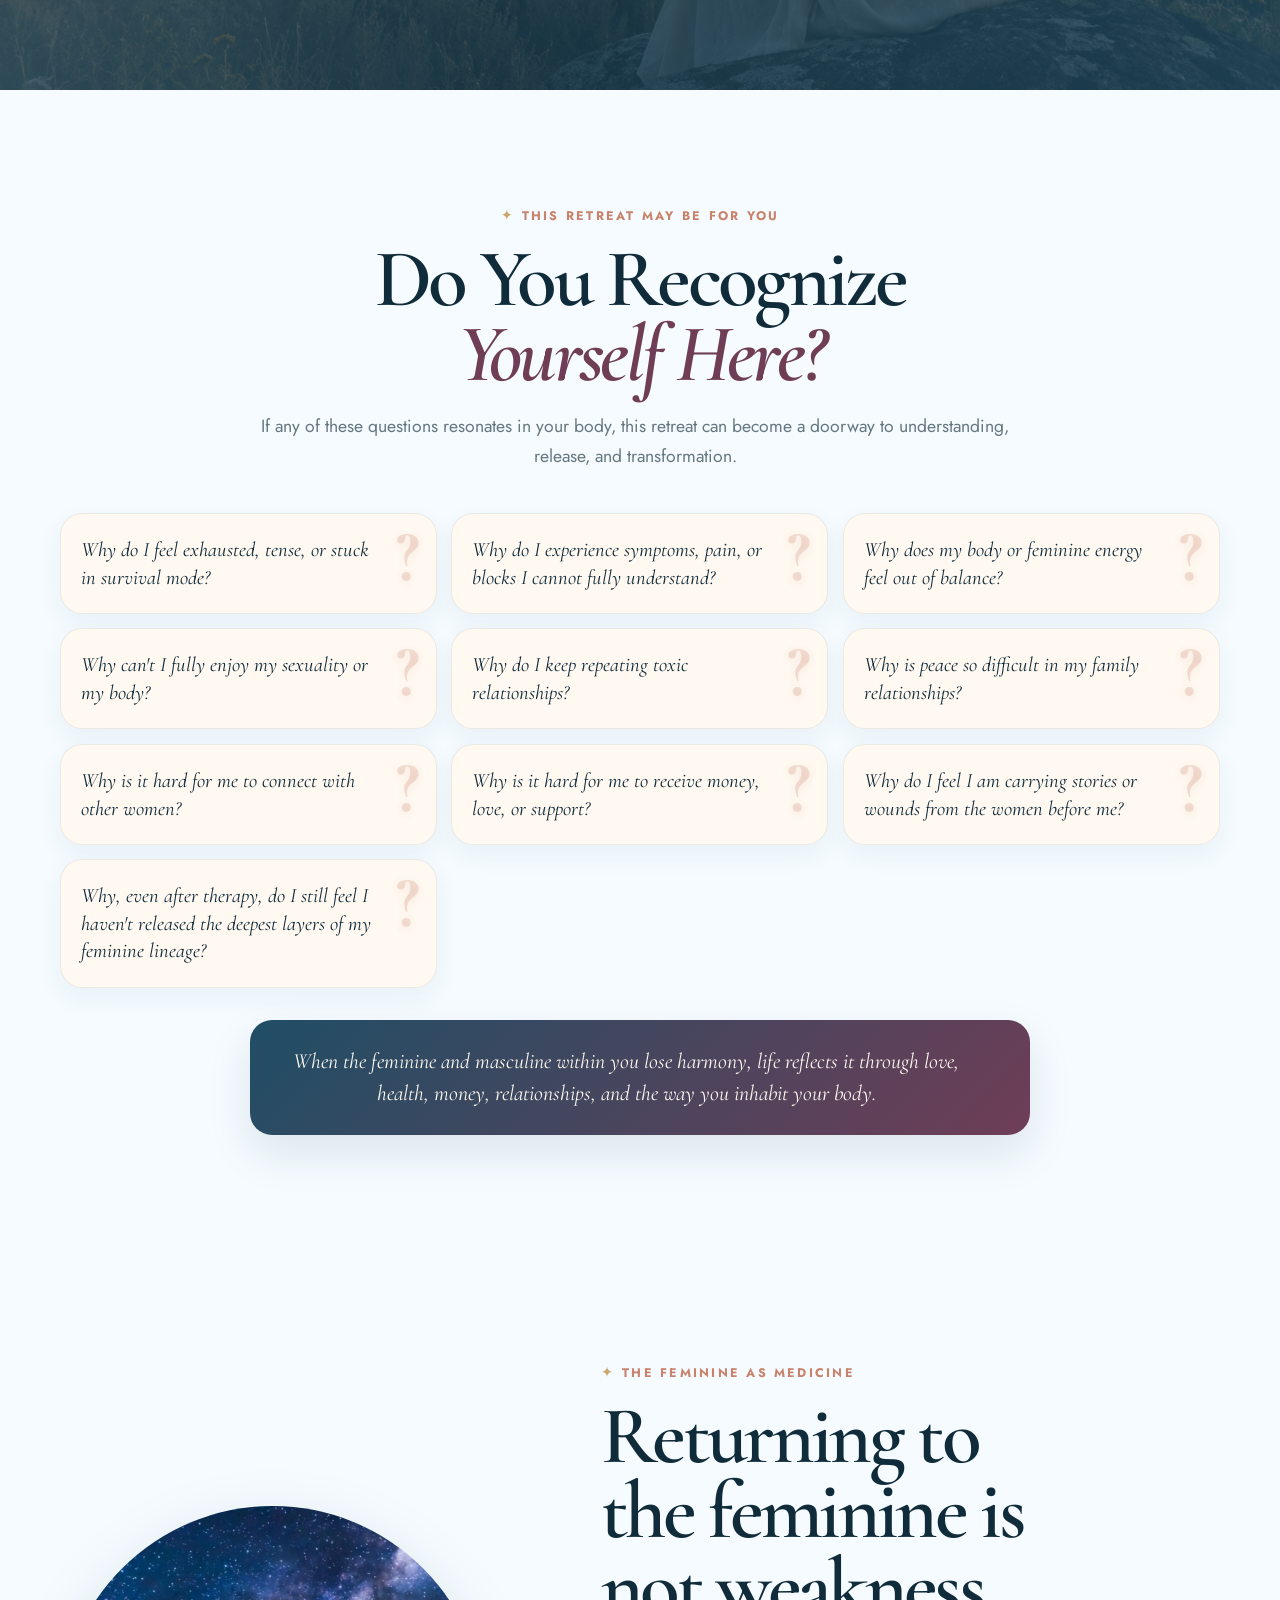
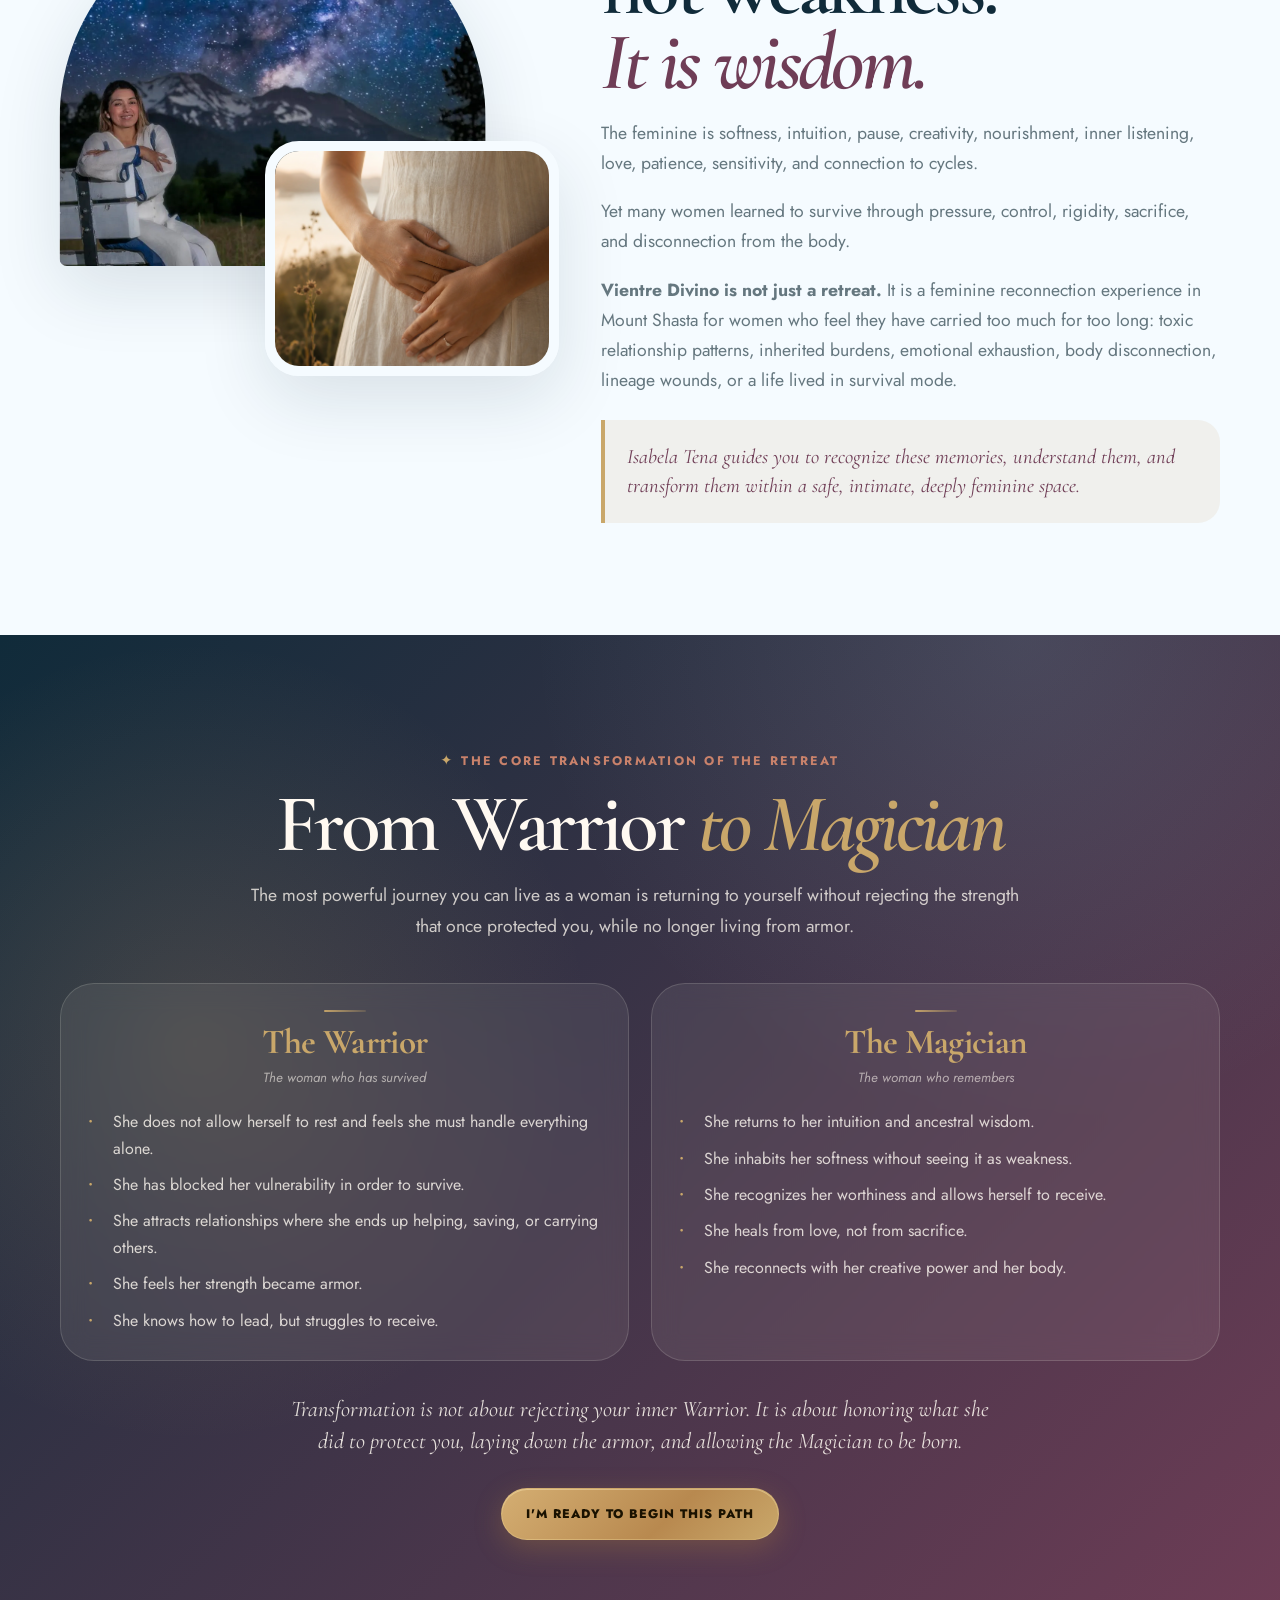
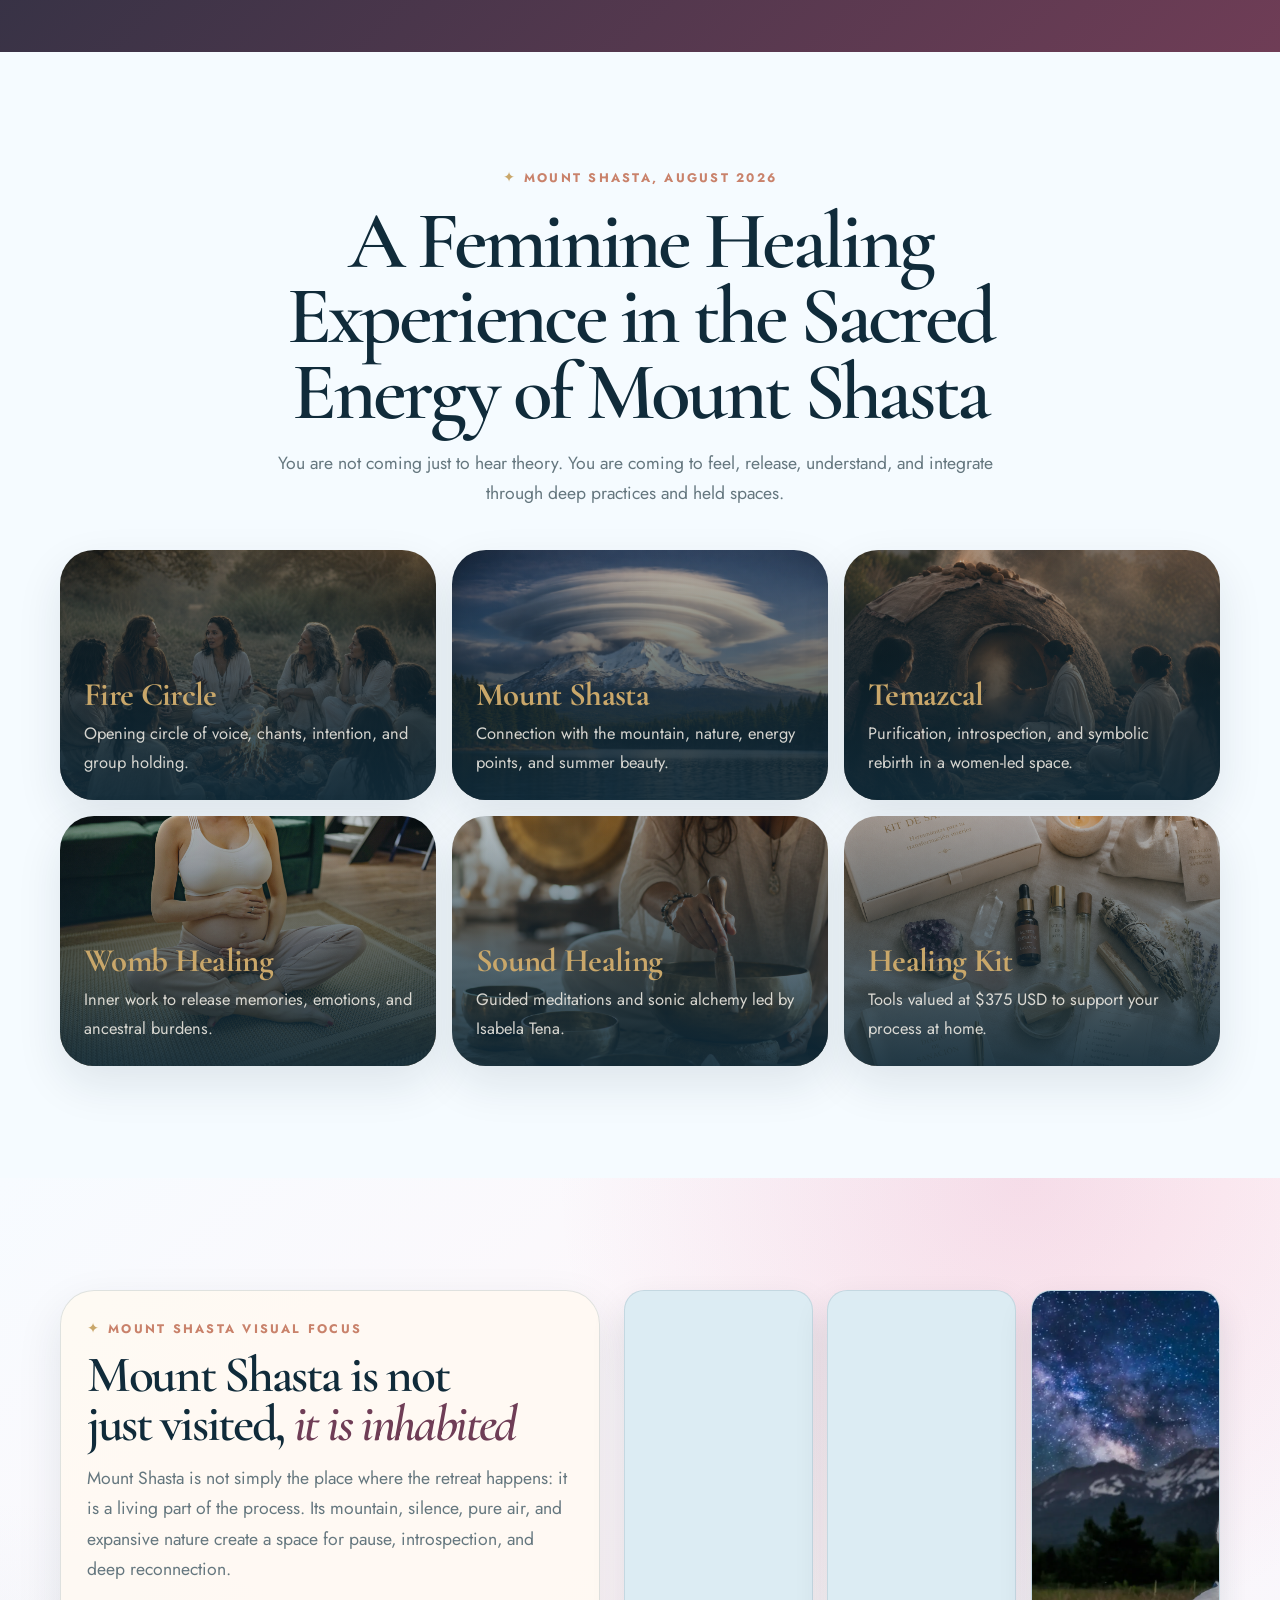
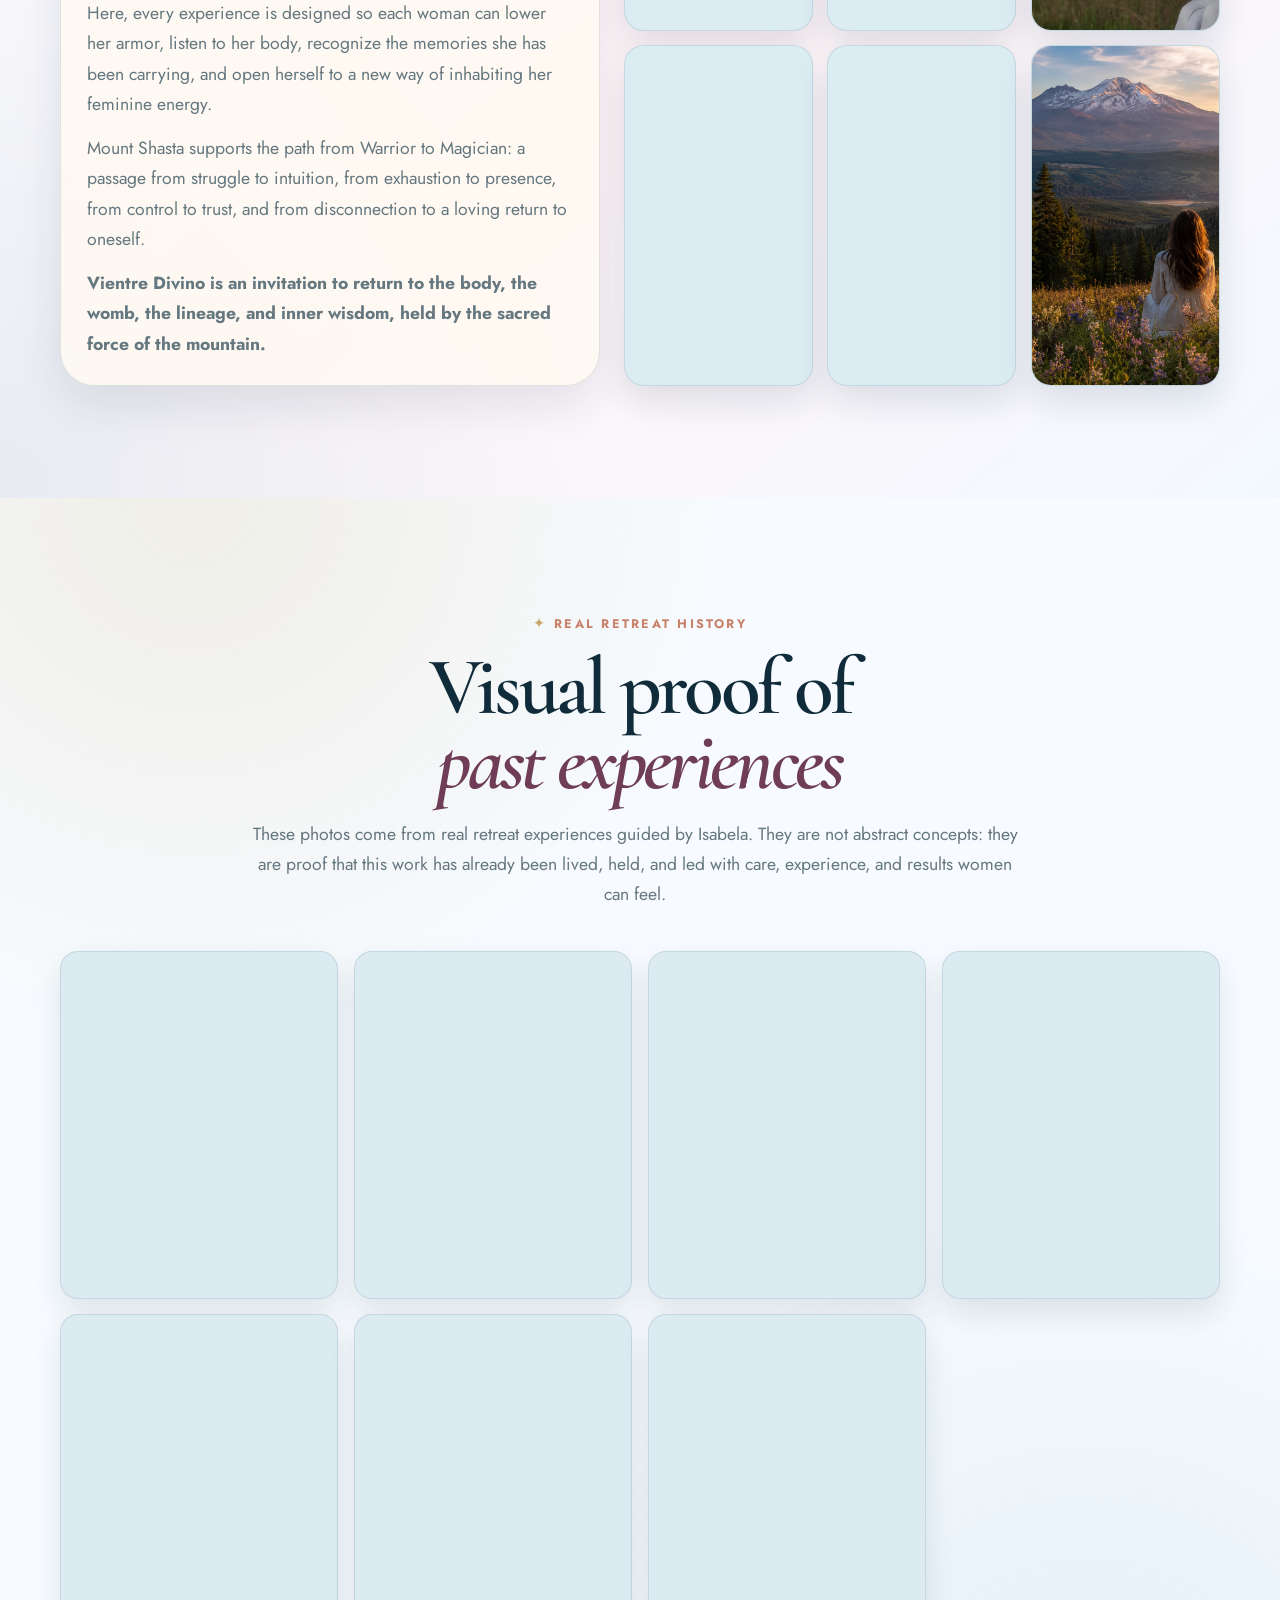
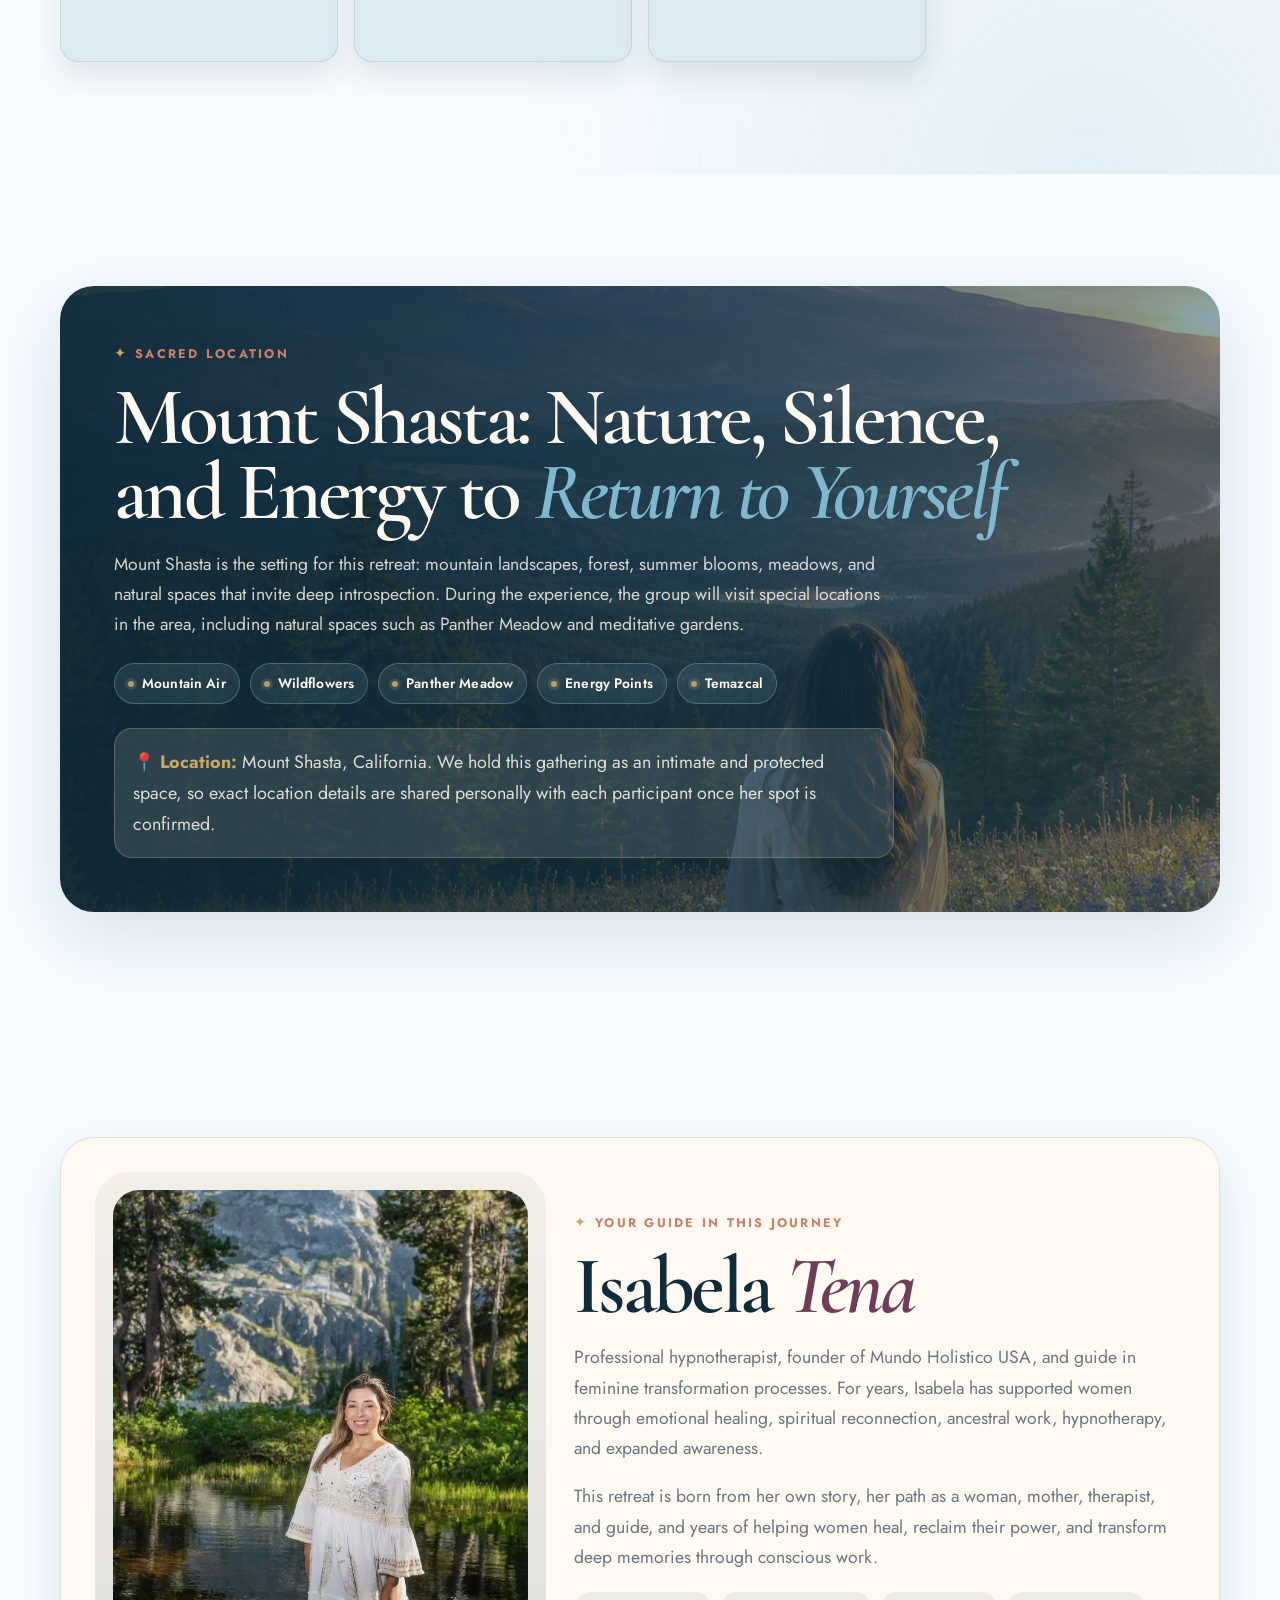
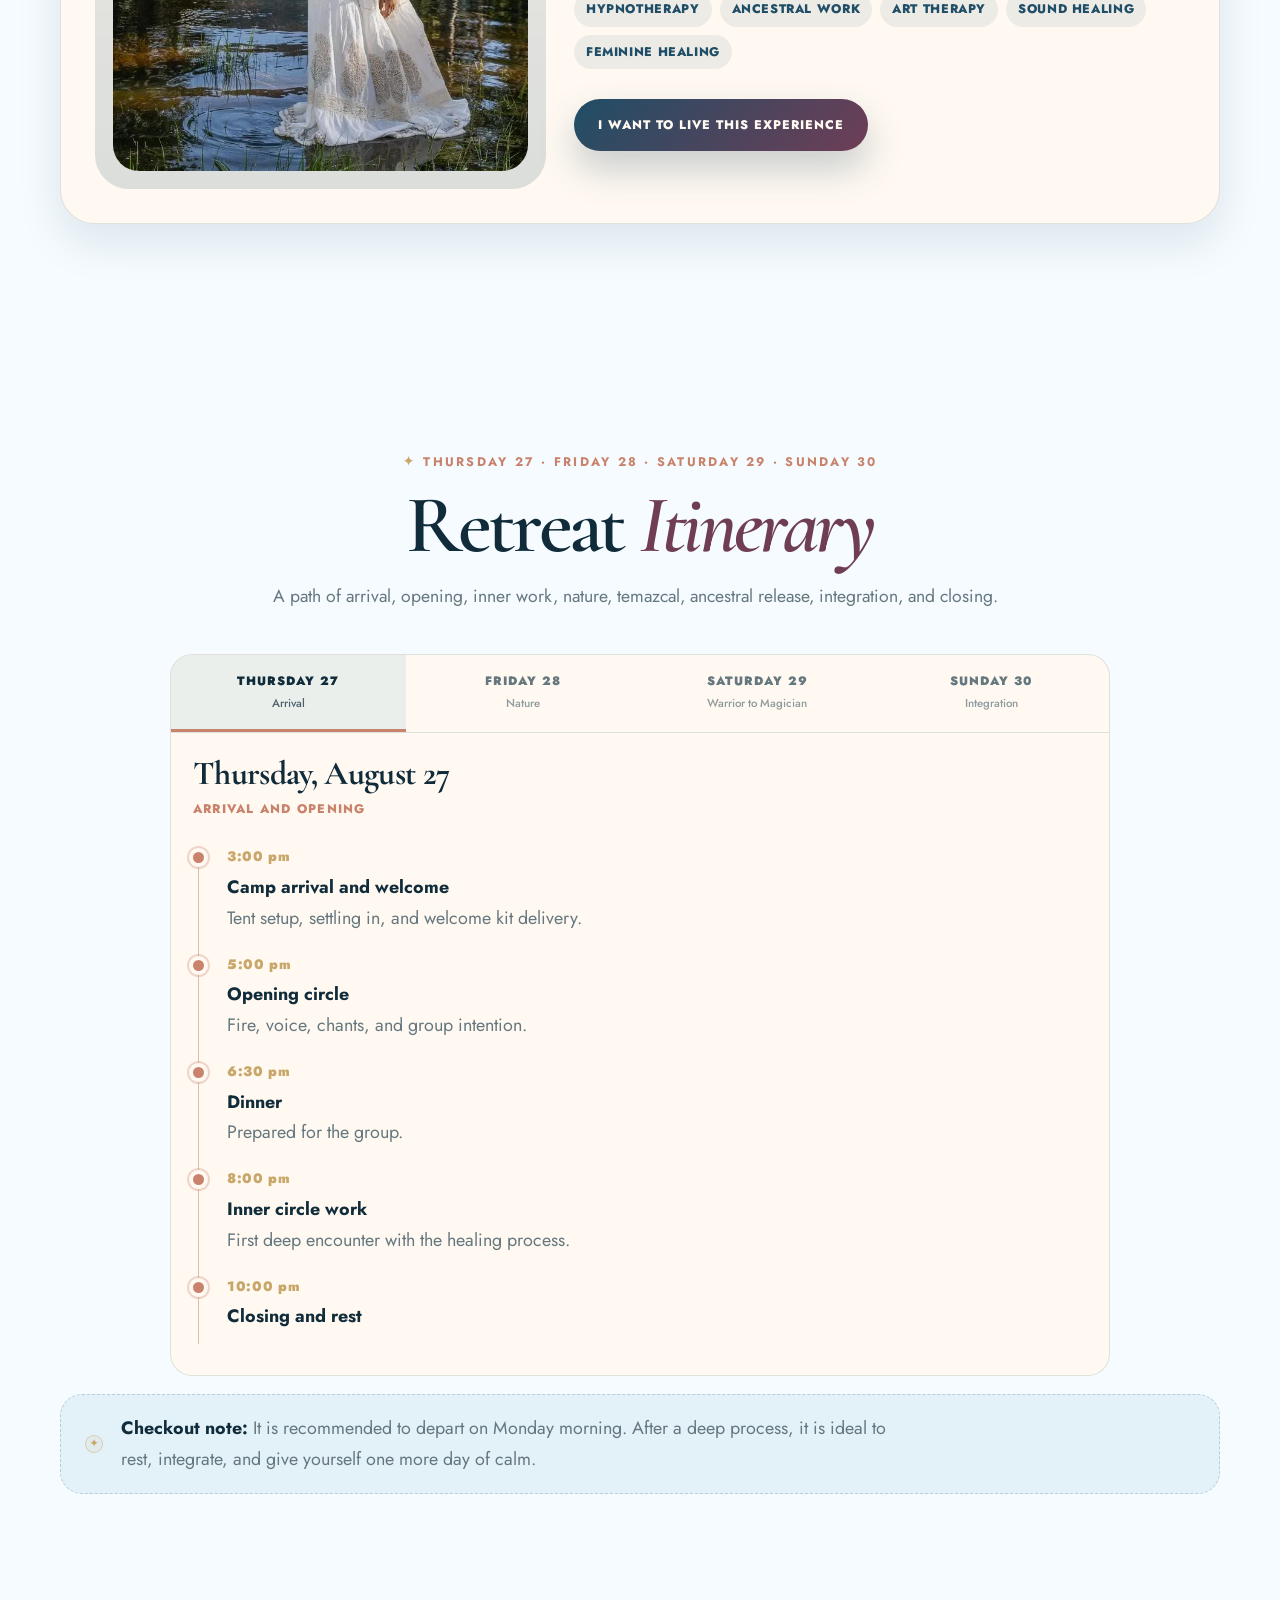
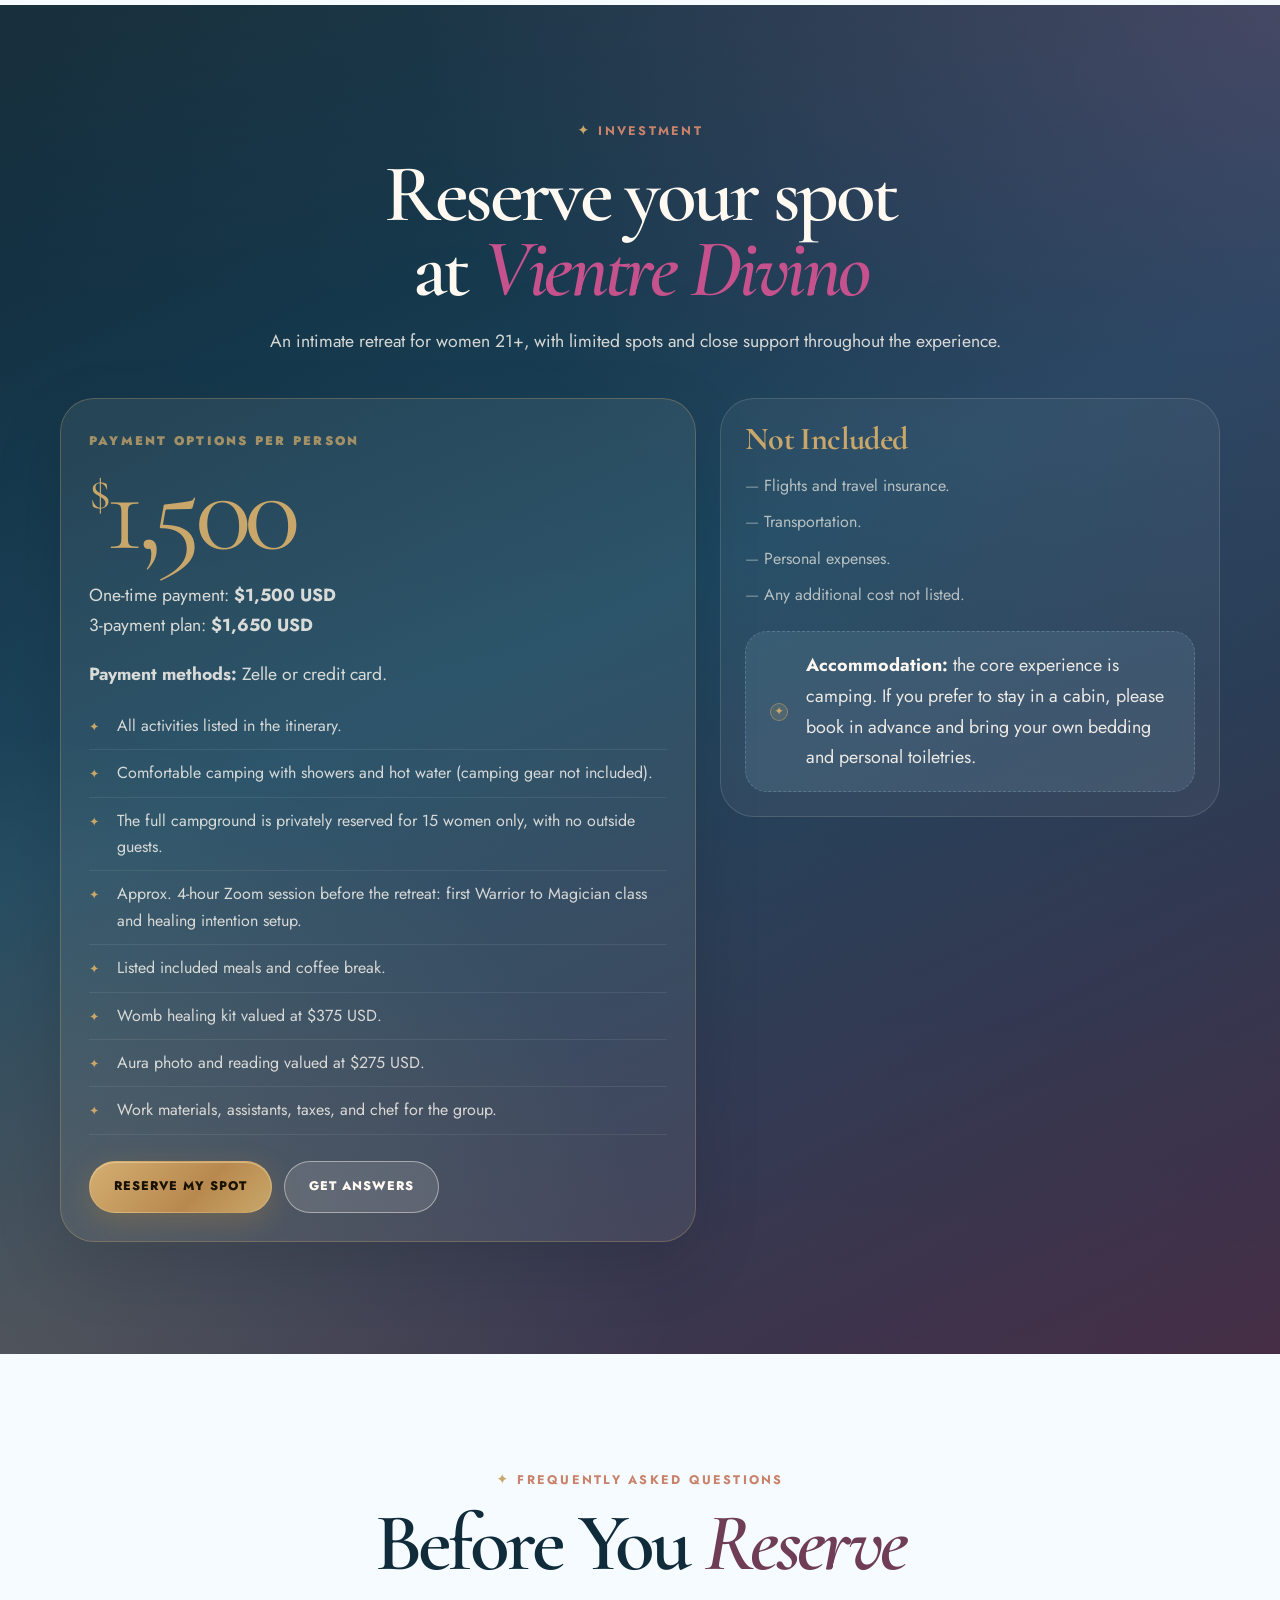
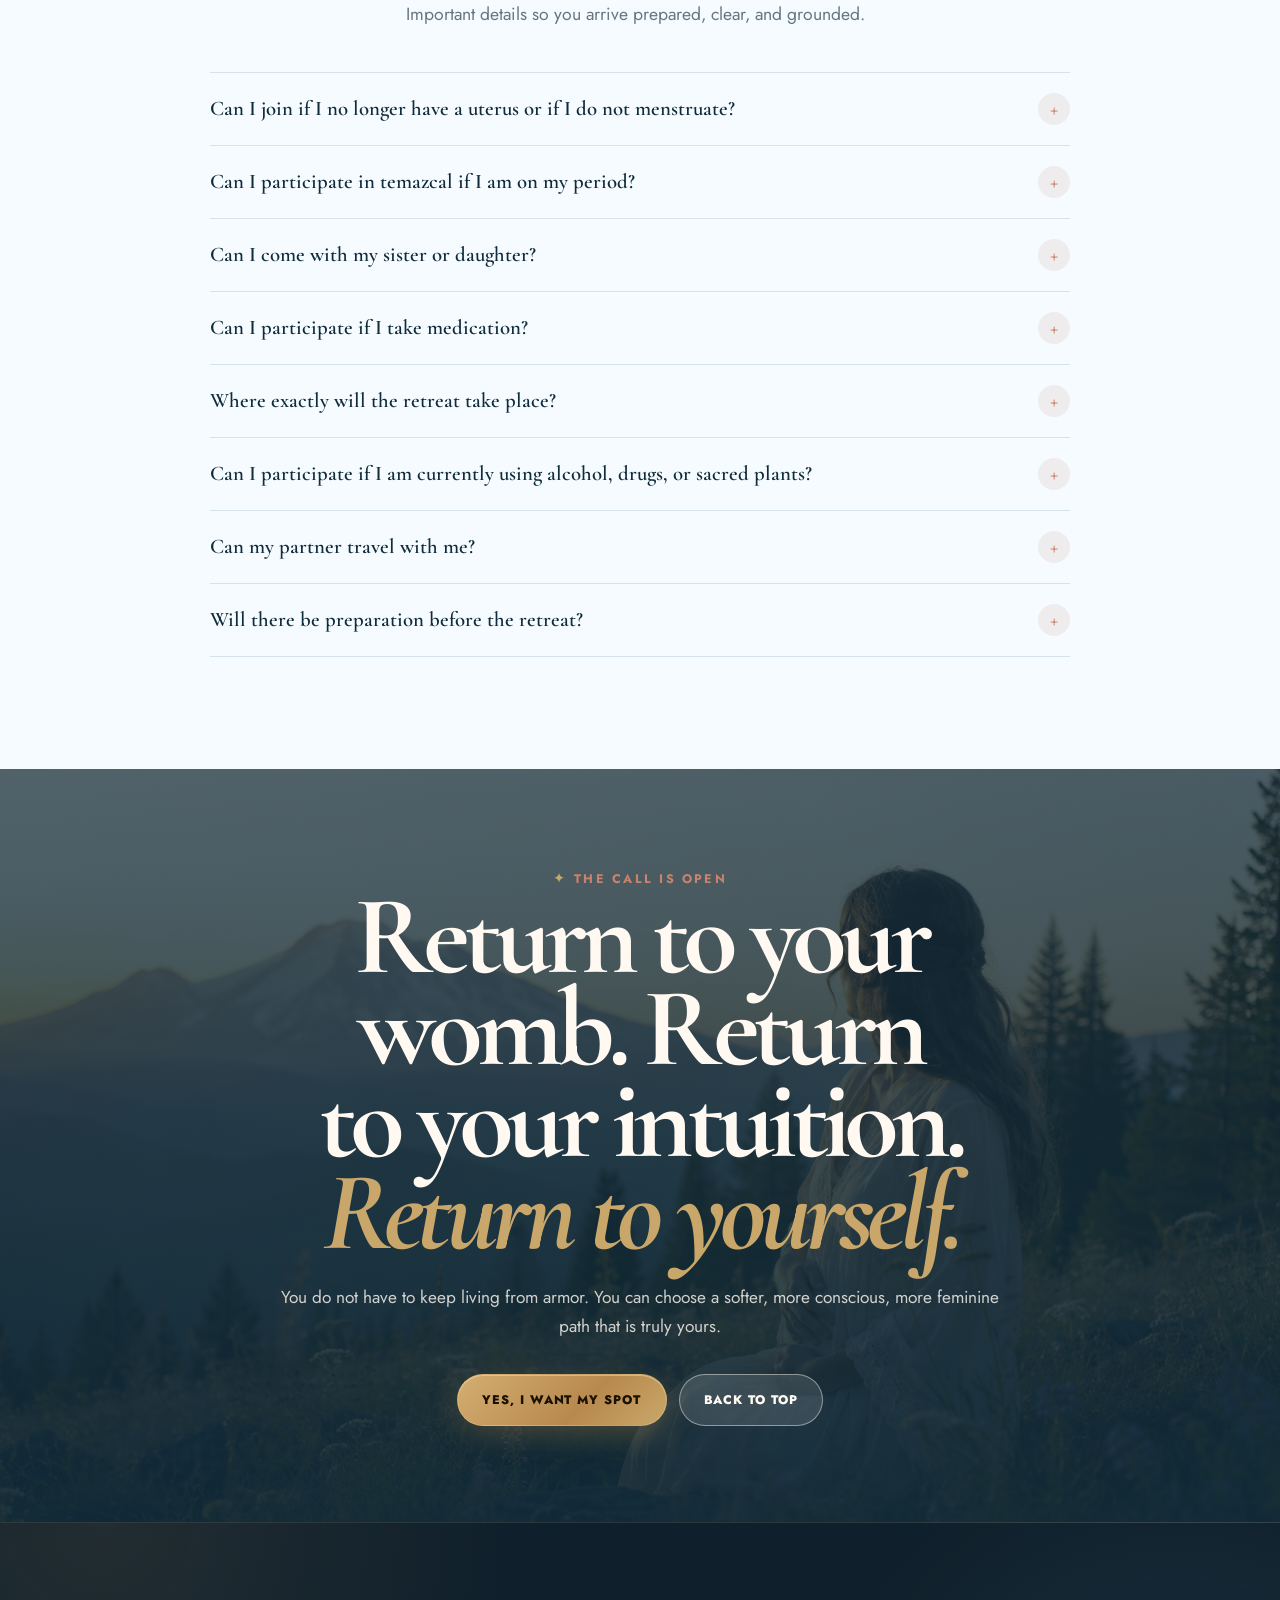
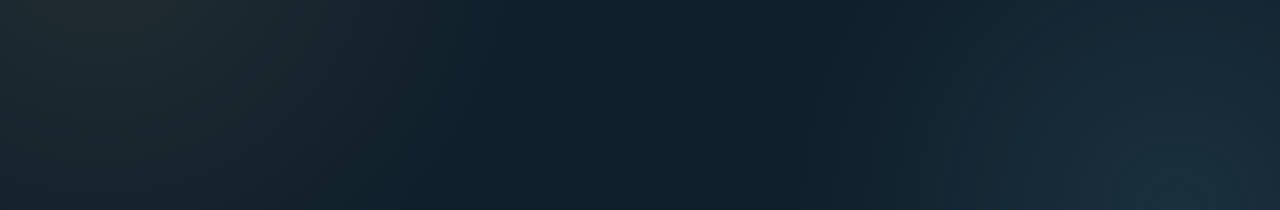
==== commit 635c76b9: "Actualiza README, favicon y ajustes del sitio Incluye el README profesional, el favicon para disposi" ====
--- a/index-en.html
+++ b/index-en.html
@@ -10,6 +10,11 @@
   <link rel="preconnect" href="https://fonts.gstatic.com" crossorigin />
   <link href="https://fonts.googleapis.com/css2?family=Cormorant+Garamond:ital,wght@0,400;0,500;0,600;0,700;1,500;1,600&family=Jost:wght@300;400;500;600;700&display=swap" rel="stylesheet" />
   <link rel="stylesheet" href="https://unpkg.com/aos@next/dist/aos.css" />
+  <link rel="icon" type="image/png" sizes="32x32" href="img/logo-Mundoholistico.png" />
+  <link rel="icon" type="image/png" sizes="16x16" href="img/logo-Mundoholistico.png" />
+  <link rel="apple-touch-icon" sizes="180x180" href="img/logo-Mundoholistico.png" />
+  <link rel="manifest" href="site.webmanifest" />
+  <meta name="theme-color" content="#102B3A" />
 
     <link rel="preload" as="image" href="img/webp/banner.webp" fetchpriority="high" />
   <link rel="stylesheet" href="assets/css/site.css" />
@@ -43,6 +48,8 @@
       left: 0;
       right: 0;
       z-index: 1000;
+      isolation: isolate;
+      overflow: visible;
       padding: 14px 0;
       transition: padding .28s ease, background .28s ease, box-shadow .28s ease, backdrop-filter .28s ease;
     }
@@ -106,7 +113,7 @@
       opacity: 0;
       pointer-events: none;
       transition: transform .22s ease, opacity .22s ease;
-      z-index: 1001;
+      z-index: 5000;
     }
     .nav-links.is-open { transform: translateY(0) scale(1); opacity: 1; pointer-events: auto; }
     .nav-links a {
@@ -265,7 +272,6 @@
         <a href="#itinerario">Itinerary</a>
         <a href="#inversion">Investment</a>
         <a href="#faq">FAQ</a>
-        <a href="index.html" lang="es">Español</a>
       </nav>
       <div class="nav-actions">
         <a class="btn btn-gold btn-nav-cta" href="#inversion">Reserve</a>
@@ -597,7 +603,7 @@
               <li>Work materials, assistants, taxes, and chef for the group.</li>
             </ul>
             <div class="price-actions">
-              <a class="btn btn-gold" href="https://wa.me/14086502198?text=Hi%2C%20I%20want%20to%20reserve%20my%20spot%20for%20Vientre%20Divino%20%28August%2027-30%2C%202026%20in%20Mount%20Shasta%29.%20I%20am%2021%2B%20and%20would%20like%20to%20confirm%20availability%20and%20payment%20options%20%28Zelle%20or%20credit%20card%29." target="_blank" rel="noreferrer">Reserve My Spot</a>
+              <a class="btn btn-gold" href="https://wa.me/14088009376?text=Hi%2C%20I%20want%20to%20reserve%20my%20spot%20for%20Vientre%20Divino%20%28August%2027-30%2C%202026%20in%20Mount%20Shasta%29.%20I%20am%2021%2B%20and%20would%20like%20to%20confirm%20availability%20and%20payment%20options%20%28Zelle%20or%20credit%20card%29." target="_blank" rel="noreferrer">Reserve My Spot</a>
               <a class="btn btn-outline" href="#faq">Get Answers</a>
             </div>
           </article>
@@ -635,12 +641,12 @@
         <span class="label">The Call Is Open</span>
         <h2>Return to your womb. Return to your intuition. <em>Return to yourself.</em></h2>
         <p>You do not have to keep living from armor. You can choose a softer, more conscious, more feminine path that is truly yours.</p>
-        <div class="final-actions" style="justify-content:center;"><a class="btn btn-gold" href="https://wa.me/14086502198?text=Hi%2C%20I%20feel%20called%20to%20join%20Vientre%20Divino.%20I%20want%20to%20register%20for%20the%20August%2027-30%2C%202026%20retreat%20in%20Mount%20Shasta.%20Could%20you%20share%20availability%2C%20payment%20options%2C%20and%20next%20steps%3F" target="_blank" rel="noreferrer">Yes, I Want My Spot</a><a class="btn btn-outline" href="#home">Back to Top</a></div>
+        <div class="final-actions" style="justify-content:center;"><a class="btn btn-gold" href="https://wa.me/14088009376?text=Hi%2C%20I%20feel%20called%20to%20join%20Vientre%20Divino.%20I%20want%20to%20register%20for%20the%20August%2027-30%2C%202026%20retreat%20in%20Mount%20Shasta.%20Could%20you%20share%20availability%2C%20payment%20options%2C%20and%20next%20steps%3F" target="_blank" rel="noreferrer">Yes, I Want My Spot</a><a class="btn btn-outline" href="#home">Back to Top</a></div>
       </div>
     </section>
   </main>
 
-  <a class="wa-float" href="https://wa.me/14086502198?text=Hi%2C%20I%20would%20like%20information%20about%20Vientre%20Divino%20in%20Mount%20Shasta%20%28August%2027-30%2C%202026%29.%20Could%20you%20send%20availability%2C%20payment%20options%2C%20and%20the%20reservation%20process%3F" target="_blank" rel="noreferrer" aria-label="Contact on WhatsApp">
+  <a class="wa-float" href="https://wa.me/14088009376?text=Hi%2C%20I%20would%20like%20information%20about%20Vientre%20Divino%20in%20Mount%20Shasta%20%28August%2027-30%2C%202026%29.%20Could%20you%20send%20availability%2C%20payment%20options%2C%20and%20the%20reservation%20process%3F" target="_blank" rel="noreferrer" aria-label="Contact on WhatsApp">
     <svg viewBox="0 0 32 32" aria-hidden="true" focusable="false">
       <path d="M16 .4C7.4.4.4 7.1.4 15.5c0 2.9.8 5.8 2.4 8.3L.4 31.6l8.1-2.3c2.3 1.3 4.9 2 7.6 2 8.6 0 15.6-6.7 15.6-15.1S24.6.4 16 .4zm0 28.3c-2.3 0-4.6-.6-6.5-1.9l-.5-.3-4.8 1.4 1.5-4.6-.3-.5c-1.4-2.1-2.1-4.5-2.1-7C3.3 8.6 8.9 3.2 16 3.2s12.7 5.4 12.7 12.1S23 28.7 16 28.7zm7-9.1c-.4-.2-2.2-1.1-2.5-1.2-.3-.1-.5-.2-.8.2s-.9 1.2-1.1 1.4-.4.3-.8.1c-.4-.2-1.6-.6-3-1.8-1.1-1-1.9-2.1-2.1-2.5-.2-.4 0-.6.1-.8.1-.1.3-.4.4-.6.1-.2.2-.4.3-.6.1-.2 0-.5 0-.6 0-.2-.8-2-1.1-2.7-.3-.7-.6-.6-.8-.6h-.7c-.2 0-.6.1-.9.4-.3.4-1.2 1.1-1.2 2.8s1.2 3.3 1.4 3.5c.2.2 2.3 3.6 5.7 5 .8.4 1.5.6 2 .8.8.2 1.5.2 2 .1.6-.1 2.2-.9 2.5-1.8.3-.9.3-1.6.2-1.8 0-.2-.3-.3-.7-.5z" />
     </svg>
@@ -662,14 +668,13 @@
         </nav>
         <div class="footer-contact">
           <span class="footer-title">Contact</span>
-          <a href="https://wa.me/14086502198?text=Hi%2C%20I%20am%20interested%20in%20Vientre%20Divino%20for%20August%2027-30%2C%202026.%20Could%20you%20share%20availability%2C%20payment%20options%2C%20and%20requirements%20to%20reserve%3F" target="_blank" rel="noreferrer">WhatsApp +1 (408) 650-2198</a>
+          <a href="https://wa.me/14088009376?text=Hi%2C%20I%20am%20interested%20in%20Vientre%20Divino%20for%20August%2027-30%2C%202026.%20Could%20you%20share%20availability%2C%20payment%20options%2C%20and%20requirements%20to%20reserve%3F" target="_blank" rel="noreferrer">WhatsApp +1 (408) 800-9376</a>
           <span>Mount Shasta, California</span>
           <span>Exact location shared after confirmation</span>
         </div>
       </div>
       <div class="footer-bottom">
         <span>© 2026 Vientre Divino · Mundo Holístico USA. All rights reserved.</span>
-        <a class="footer-top-link" href="#home">Back to Top</a>
       </div>
     </div>
   </footer>
--- a/assets/css/site.css
+++ b/assets/css/site.css
@@ -188,6 +188,10 @@
       font-size: .72rem;
       letter-spacing: .12em;
       border-radius: 999px;
+      box-shadow: 0 6px 16px rgba(180, 130, 60, .18), inset 0 1px 0 rgba(255,240,190,.35);
+    }
+    .btn-nav-cta:hover {
+      box-shadow: 0 8px 18px rgba(180, 130, 60, .24), inset 0 1px 0 rgba(255,240,190,.35);
     }
     .lang-switch {
       min-height: 42px;
@@ -211,6 +215,8 @@
       left: 0;
       right: 0;
       z-index: 1000;
+      isolation: isolate;
+      overflow: visible;
       padding: 14px 0;
       transition: padding .28s ease, background .28s ease, box-shadow .28s ease, backdrop-filter .28s ease;
     }
@@ -290,7 +296,7 @@
       opacity: 0;
       pointer-events: none;
       transition: transform .22s ease, opacity .22s ease;
-      z-index: 1001;
+      z-index: 5000;
     }
     .nav-links.is-open {
       transform: translateY(0) scale(1);
@@ -1393,7 +1399,6 @@
     .price-section {
       position: relative;
       overflow: hidden;
-      isolation: isolate;
       background:
         radial-gradient(120% 90% at 100% 0%, rgba(197, 82, 140, .22), transparent 56%),
         radial-gradient(90% 80% at 0% 100%, rgba(201, 167, 106, .2), transparent 58%),
